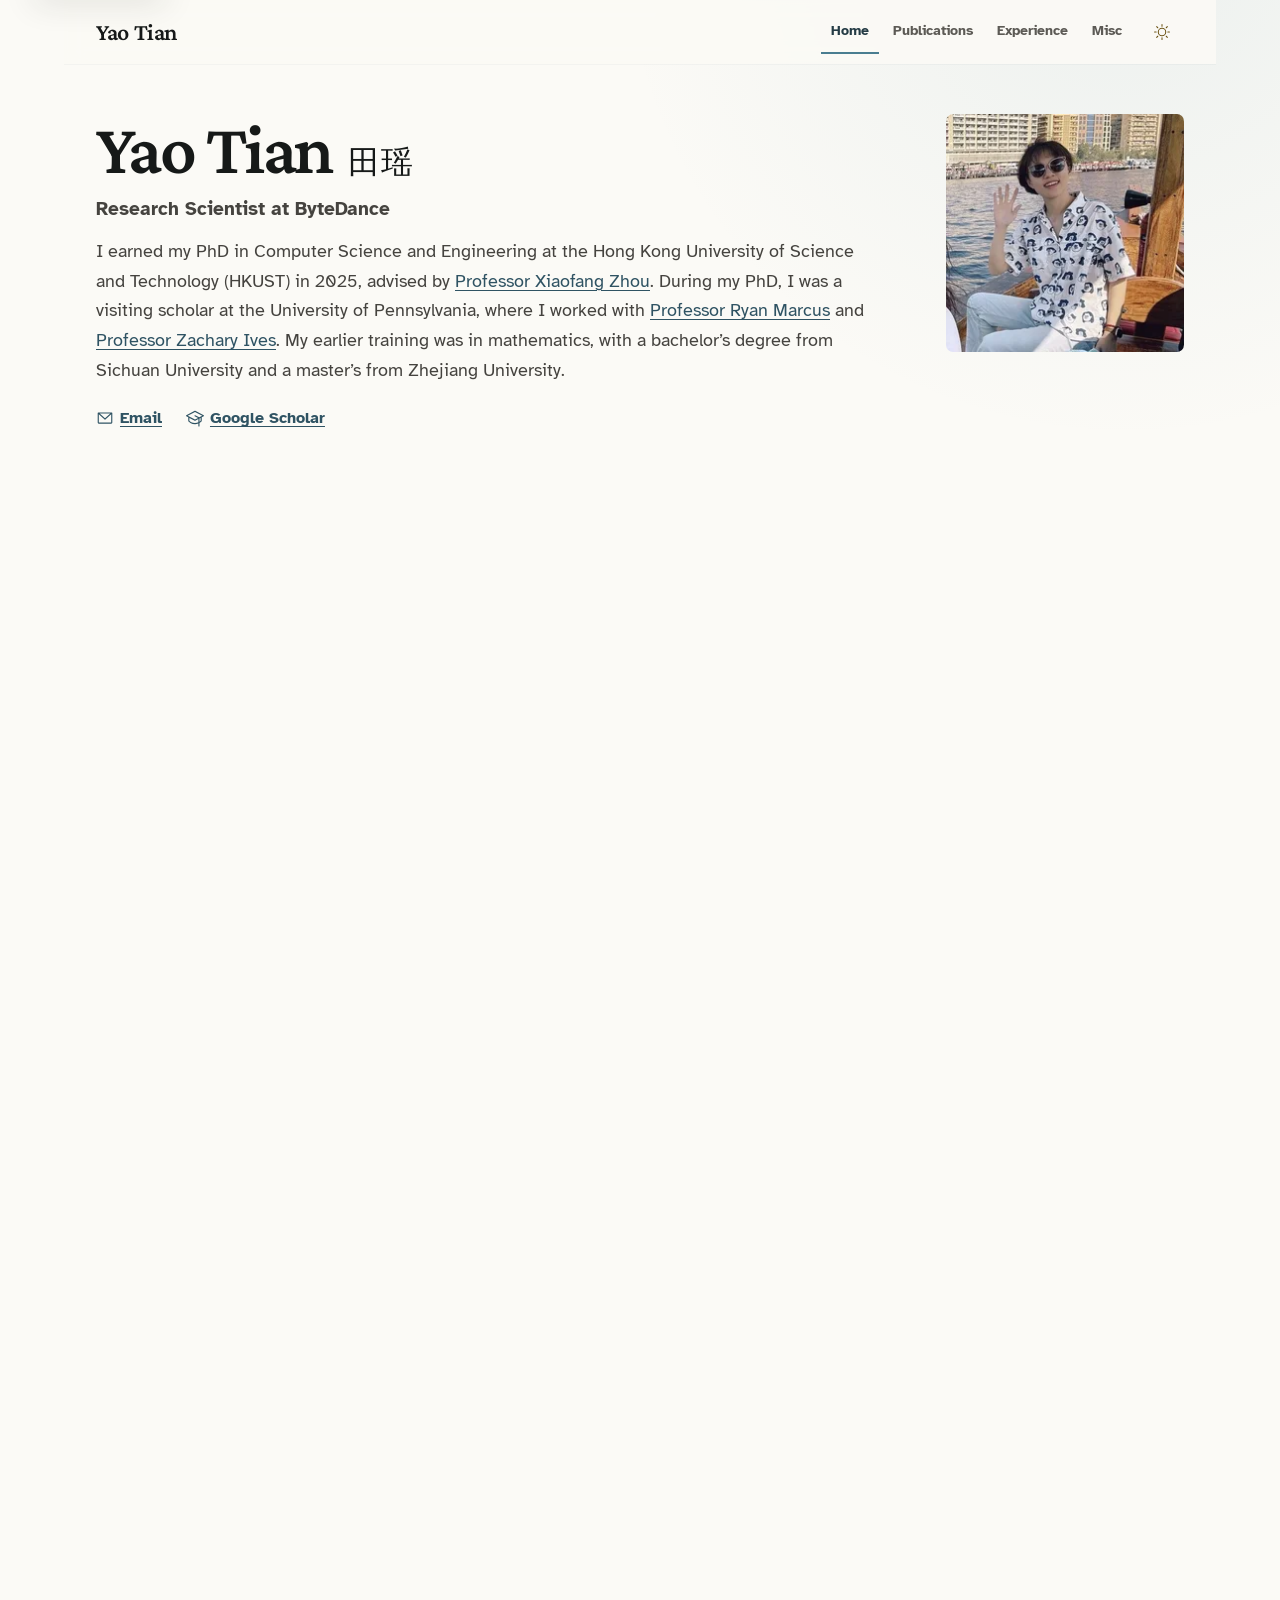
==== index.html @ 40de8fcb "Publish academic homepage preview" ====
<!DOCTYPE html><html lang="en"><head><meta charset="utf-8"><meta name="viewport" content="width=device-width, initial-scale=1, viewport-fit=cover"><meta name="generator" content="Astro v7.3.1"><link rel="sitemap" href="https://tianyaooooo.github.io/homepage-preview/sitemap-index.xml"><title>Yao Tian 田瑶</title><link rel="canonical" href="https://tianyaooooo.github.io/homepage-preview/"><meta name="description" content="Research Scientist at ByteDance"><meta name="robots" content="index, follow, max-snippet:-1, max-image-preview:large, max-video-preview:-1"><meta property="og:title" content="Yao Tian 田瑶"><meta property="og:type" content="website"><meta property="og:image" content="https://tianyaooooo.github.io/homepage-preview/_astro/yao-tian-profile.BlOzHaRx.jpg"><meta property="og:url" content="https://tianyaooooo.github.io/homepage-preview/"><meta property="og:description" content="Research Scientist at ByteDance"><meta property="og:locale" content="en_US"><meta property="og:site_name" content="Yao Tian 田瑶"><meta property="og:image:url" content="https://tianyaooooo.github.io/homepage-preview/_astro/yao-tian-profile.BlOzHaRx.jpg"><meta property="og:image:secure_url" content="https://tianyaooooo.github.io/homepage-preview/_astro/yao-tian-profile.BlOzHaRx.jpg"><meta property="og:image:width" content="512"><meta property="og:image:height" content="512"><meta property="og:image:alt" content="Yao Tian on a boat by the waterfront"><meta name="twitter:card" content="summary"><meta name="twitter:title" content="Yao Tian 田瑶"><meta name="twitter:image" content="https://tianyaooooo.github.io/homepage-preview/_astro/yao-tian-profile.BlOzHaRx.jpg"><meta name="twitter:image:alt" content="Yao Tian on a boat by the waterfront"><meta name="twitter:description" content="Research Scientist at ByteDance"><link rel="icon" type="image/svg+xml" href="favicon.svg"><meta name="author" content="Yao Tian"><script type="application/ld+json">{"@context":"https://schema.org","@graph":[{"@type":"Person","@id":"https://tianyaooooo.github.io/homepage-preview/#person","name":"Yao Tian","url":"https://tianyaooooo.github.io/homepage-preview/","image":{"@type":"ImageObject","url":"https://tianyaooooo.github.io/homepage-preview/"}},{"@type":"WebSite","@id":"https://tianyaooooo.github.io/homepage-preview/#website","url":"https://tianyaooooo.github.io/homepage-preview/","name":"Yao Tian 田瑶","description":"Yao Tian 田瑶","inLanguage":"en","author":{"@id":"https://tianyaooooo.github.io/homepage-preview/#person"}},{"@type":"ImageObject","@id":"https://tianyaooooo.github.io/homepage-preview/#primaryimage","url":"https://tianyaooooo.github.io/homepage-preview/_astro/yao-tian-profile.BlOzHaRx.jpg","width":512,"height":512},{"@type":"ProfilePage","@id":"https://tianyaooooo.github.io/homepage-preview/#webpage","url":"https://tianyaooooo.github.io/homepage-preview/","name":"Home","description":"Research Scientist at ByteDance","inLanguage":"en","isPartOf":{"@id":"https://tianyaooooo.github.io/homepage-preview/#website"},"primaryImageOfPage":{"@id":"https://tianyaooooo.github.io/homepage-preview/#primaryimage"},"author":{"@id":"https://tianyaooooo.github.io/homepage-preview/#person"},"mainEntity":{"@id":"https://tianyaooooo.github.io/homepage-preview/#person"}}]}</script><script>
      // Use standard full-page navigation across local and hosted previews.
      document.addEventListener("DOMContentLoaded", () => {
        document.dispatchEvent(new Event("astro:page-load"));
      }, { once: true });
    </script><!-- Apply the stored/system theme before the page paints. --><script>
      (() => {
        const storageKey = "site-theme";
        let storedTheme = null;

        try {
          storedTheme = localStorage.getItem(storageKey);
        } catch {
          // Storage can be unavailable in privacy-restricted contexts.
        }

        const prefersDark =
          window.matchMedia?.("(prefers-color-scheme: dark)").matches ?? false;
        const isDark =
          storedTheme === "dark" || (storedTheme !== "light" && prefersDark);

        document.documentElement.classList.toggle("dark", isDark);
        document.documentElement.dataset.theme = isDark ? "dark" : "light";

        document.addEventListener("astro:before-swap", (event) => {
          const currentTheme = document.documentElement.classList.contains("dark")
            ? "dark"
            : "light";

          event.newDocument.documentElement.classList.toggle(
            "dark",
            currentTheme === "dark",
          );
          event.newDocument.documentElement.dataset.theme = currentTheme;
        });
      })();
    </script><link rel="stylesheet" href="_astro/_astro_assets.BHsrmB4F.css"><link rel="stylesheet" href="_astro/honors.DX67BS2h.css"><link rel="stylesheet" href="_astro/index.CSALea3L.css"><link rel="stylesheet" href="_astro/Layout.BCHagDgW.css"><script type="module">"use strict";(()=>{var v={},d=new Set,c=new WeakSet,l=!0,m="hover",f=!1;function g(e){f||(f=!0,l??=e?.prefetchAll??!1,m??=e?.defaultStrategy??"hover",p(),w(),E(),y())}function p(){for(let e of["touchstart","mousedown"])document.addEventListener(e,t=>{let n=t.target.closest("a");i(n,"tap")&&s(n.href,{ignoreSlowConnection:!0})},{passive:!0})}function w(){let e;document.body.addEventListener("focusin",o=>{let r=o.target.closest("a");i(r,"hover")&&t(r.href)},{passive:!0}),document.body.addEventListener("focusout",n,{passive:!0}),u(()=>{for(let o of document.getElementsByTagName("a"))c.has(o)||i(o,"hover")&&(c.add(o),o.addEventListener("mouseenter",r=>t(r.currentTarget.href),{passive:!0}),o.addEventListener("mouseleave",n,{passive:!0}))});function t(o){e&&clearTimeout(e),e=setTimeout(()=>{s(o)},80)}function n(){e&&=(clearTimeout(e),0)}}function E(){let e;u(()=>{for(let t of document.getElementsByTagName("a"))c.has(t)||i(t,"viewport")&&(c.add(t),e??=b(),e.observe(t))})}function b(){let e=new WeakMap;return new IntersectionObserver((t,n)=>{for(let o of t){let r=o.target,a=e.get(r);o.isIntersecting?(a&&clearTimeout(a),e.set(r,setTimeout(()=>{n.unobserve(r),e.delete(r),s(r.href)},300))):a&&(clearTimeout(a),e.delete(r))}})}function y(){u(()=>{for(let e of document.getElementsByTagName("a"))i(e,"load")&&s(e.href)})}function s(e,t){e=e.replace(/#.*/,"");let n=t?.ignoreSlowConnection??!1;if(T(e,n))if(d.add(e),document.createElement("link").relList?.supports?.("prefetch")){let o=document.createElement("link");o.rel="prefetch",o.setAttribute("href",e),document.head.append(o)}else{let o=new Headers;for(let[r,a]of Object.entries(v))o.set(r,a);fetch(e,{priority:"low",headers:o}).catch(()=>{})}}function T(e,t){if(!navigator.onLine||!t&&h())return!1;try{let n=new URL(e,location.href);return location.origin===n.origin&&(location.pathname!==n.pathname||location.search!==n.search)&&!d.has(e)}catch{}return!1}function i(e,t){if(e?.tagName!=="A")return!1;let n=e.dataset.astroPrefetch;return n==="false"?!1:t==="tap"&&(n!=null||l)&&h()?!0:n==null&&l||n===""?t===m:n===t}function h(){if("connection"in navigator){let e=navigator.connection;return e.saveData||/2g/.test(e.effectiveType)}return!1}function u(e){e();let t=!1;document.addEventListener("astro:page-load",()=>{if(!t){t=!0;return}e()}),new MutationObserver(n=>{for(let o of n)for(let r of o.addedNodes)if(r instanceof Element&&(r.tagName==="A"||r.querySelector?.("a"))){e();return}}).observe(document.body,{childList:!0,subtree:!0})}g();})();
</script></head><body class="min-h-[100dvh] bg-paper-50 text-ink-900 font-sans transition-colors duration-200 dark:bg-ink-950 dark:text-paper-100"><a href="#main-content" class="fixed left-4 top-0 z-[100] inline-flex min-h-11 -translate-y-full items-center rounded-lg bg-accent-800 px-4 py-2 text-sm font-bold text-white no-underline shadow-lg transition-transform focus:translate-y-3">Skip to main content</a><div class="mx-auto flex min-h-[100dvh] max-w-6xl flex-col px-4 sm:px-6 md:px-8"><header class="site-header liquid-glass-bar sticky top-0 z-40 -mx-4 mb-5 border-b px-4 sm:-mx-6 sm:px-6 md:-mx-8 md:px-8"><div class="relative flex min-h-16 items-center justify-between gap-4 py-1.5"><a data-site-title class="group inline-flex min-h-11 min-w-0 items-center rounded-md text-ink-950 no-underline dark:text-paper-50" href="index.html"><span class="truncate font-heading text-2xl font-semibold tracking-[-0.015em]">Yao Tian</span></a><!-- Desktop navigation and actions --><div class="desktop-nav-shell hidden lg:flex"><nav aria-label="Primary navigation"><ul class="m-0 flex list-none items-center gap-1 p-0"><li><a class="desktop-nav-link inline-flex min-h-11 items-center px-2.5 text-sm font-bold no-underline transition-colors duration-150 text-accent-900 dark:text-accent-100" href="index.html" aria-current="page">Home</a></li><li><a class="desktop-nav-link inline-flex min-h-11 items-center px-2.5 text-sm font-bold no-underline transition-colors duration-150 text-ink-600 hover:text-ink-950 dark:text-paper-400 dark:hover:text-paper-100" href="publications/index.html">Publications</a></li><li><a class="desktop-nav-link inline-flex min-h-11 items-center px-2.5 text-sm font-bold no-underline transition-colors duration-150 text-ink-600 hover:text-ink-950 dark:text-paper-400 dark:hover:text-paper-100" href="cv/index.html">Experience</a></li><li><a class="desktop-nav-link inline-flex min-h-11 items-center px-2.5 text-sm font-bold no-underline transition-colors duration-150 text-ink-600 hover:text-ink-950 dark:text-paper-400 dark:hover:text-paper-100" href="misc/index.html">Misc</a></li></ul></nav><button type="button" data-theme-toggle class="glass-control theme-switch-button inline-flex shrink-0 cursor-pointer items-center justify-center text-ink-600 dark:text-paper-300" aria-label="Switch to dark mode" title="Switch to dark mode"><span class="theme-switch-visual" aria-hidden="true"><span class="theme-switch-thumb"></span><span class="theme-switch-icon theme-switch-icon-sun i-ph-sun"></span><span class="theme-switch-icon theme-switch-icon-moon i-ph-moon"></span></span></button></div><!-- Mobile menu button --><button type="button" id="mobile-menu-toggle" class="icon-button z-50 lg:hidden" aria-label="Open navigation menu" aria-controls="mobile-menu" aria-expanded="false"><span class="sr-only">Toggle menu</span><span id="icon-menu" class="i-ph-list-bold text-xl transition-transform duration-200" aria-hidden="true"></span><span id="icon-close" class="i-ph-x-bold hidden text-xl transition-transform duration-200" aria-hidden="true"></span></button><!-- Mobile dropdown menu --><div id="mobile-menu" hidden class="glass-popover invisible absolute inset-x-0 top-full z-40 mt-2 max-h-[calc(100dvh-5rem)] w-auto max-w-none origin-top scale-95 overflow-y-auto overscroll-contain rounded-xl p-2 opacity-0 transition-[opacity,transform,visibility] duration-200 sm:left-auto sm:w-64 sm:max-w-[calc(100vw-2rem)] sm:origin-top-right lg:hidden"><nav aria-label="Mobile navigation"><ul class="m-0 flex list-none flex-col gap-1 p-0"><li><a class="glass-nav-link flex min-h-11 items-center rounded-[0.625rem] border border-transparent px-3 text-sm font-bold no-underline transition-colors glass-active text-accent-900 dark:text-accent-100" href="index.html" aria-current="page">Home</a></li><li><a class="glass-nav-link flex min-h-11 items-center rounded-[0.625rem] border border-transparent px-3 text-sm font-bold no-underline transition-colors text-ink-700 hover:bg-accent-50/75 hover:text-ink-950 dark:text-paper-300 dark:hover:bg-accent-900/35 dark:hover:text-paper-50" href="publications/index.html">Publications</a></li><li><a class="glass-nav-link flex min-h-11 items-center rounded-[0.625rem] border border-transparent px-3 text-sm font-bold no-underline transition-colors text-ink-700 hover:bg-accent-50/75 hover:text-ink-950 dark:text-paper-300 dark:hover:bg-accent-900/35 dark:hover:text-paper-50" href="cv/index.html">Experience</a></li><li><a class="glass-nav-link flex min-h-11 items-center rounded-[0.625rem] border border-transparent px-3 text-sm font-bold no-underline transition-colors text-ink-700 hover:bg-accent-50/75 hover:text-ink-950 dark:text-paper-300 dark:hover:bg-accent-900/35 dark:hover:text-paper-50" href="misc/index.html">Misc</a></li></ul></nav><div class="mt-2 border-t border-paper-300 pt-2 dark:border-ink-700"><button type="button" data-theme-toggle class="glass-control theme-menu-button flex min-h-11 w-full cursor-pointer items-center gap-2 text-left text-sm font-bold text-ink-700 transition-colors dark:text-paper-300" aria-label="Switch to dark mode" title="Switch to dark mode"><span data-theme-label class="whitespace-nowrap">Dark mode</span><span class="theme-switch-visual" aria-hidden="true"><span class="theme-switch-thumb"></span><span class="theme-switch-icon theme-switch-icon-sun i-ph-sun"></span><span class="theme-switch-icon theme-switch-icon-moon i-ph-moon"></span></span></button></div></div></div></header><main id="main-content" tabindex="-1" class="flex-1 space-y-6 sm:space-y-7"><div class="home-page" data-astro-cid-lcdefpme><section class="intro" aria-labelledby="name" data-astro-cid-lcdefpme><h1 id="name" class="name font-heading font-semibold text-ink-950 dark:text-paper-50" data-astro-cid-lcdefpme>Yao Tian <span lang="zh-Hans" class="chinese-name" data-astro-cid-lcdefpme>田瑶</span></h1><p class="position font-semibold text-ink-700 dark:text-paper-200" data-astro-cid-lcdefpme>Research Scientist at ByteDance</p><img src="_astro/yao-tian-profile.BlOzHaRx_RGnts.webp" srcset="_astro/yao-tian-profile.BlOzHaRx_EJ965.webp 128w, _astro/yao-tian-profile.BlOzHaRx_1YlKBq.webp 240w, _astro/yao-tian-profile.BlOzHaRx_ZgsGpo.webp 384w, _astro/yao-tian-profile.BlOzHaRx_RGnts.webp 512w" alt="Yao Tian on a boat by the waterfront" sizes="(min-width: 760px) 238px, (min-width: 400px) 108px, 84px" loading="eager" fetchpriority="high" data-astro-cid-lcdefpme="true" decoding="async" width="512" height="512" class="portrait"><div class="introduction" data-astro-cid-lcdefpme><p class="text-ink-700 dark:text-paper-300" data-astro-cid-lcdefpme>I earned my PhD in Computer Science and Engineering at the Hong Kong University of Science and Technology (HKUST) in 2025, advised by <a href="https://sites.google.com/view/xiaofang-zhou" class="text-accent-700 dark:text-accent-300" data-astro-cid-anicp2yr>Professor Xiaofang Zhou</a>. During my PhD, I was a visiting scholar at the University of Pennsylvania, where I worked with <a href="https://rmarcus.info/blog/" class="text-accent-700 dark:text-accent-300" data-astro-cid-anicp2yr>Professor Ryan Marcus</a> and <a href="https://www.cis.upenn.edu/~zives/" class="text-accent-700 dark:text-accent-300" data-astro-cid-anicp2yr>Professor Zachary Ives</a>. My earlier training was in mathematics, with a bachelor’s degree from Sichuan University and a master’s from Zhejiang University.</p><div class="contact flex flex-wrap items-center gap-x-6" data-astro-cid-lcdefpme><a href="mailto:yao.tian@bytedance.com" class="contact-link text-accent-700 dark:text-accent-300" data-astro-cid-lcdefpme><span class="i-ph-envelope-simple" aria-hidden="true" data-astro-cid-lcdefpme></span>Email</a><a href="https://scholar.google.com/citations?user=LUUuz4sAAAAJ" class="contact-link text-accent-700 dark:text-accent-300" data-astro-cid-lcdefpme><span class="i-ph-graduation-cap" aria-hidden="true" data-astro-cid-lcdefpme></span>Google Scholar</a></div></div></section><div id="research-interests" class="mt-9 sm:mt-11" data-astro-cid-lcdefpme><div class="page-stack"><div class="space-y-12 sm:space-y-14"><!-- Profile / Academic Snapshot Section --><section id="profile" class="content-section scroll-mt-24 space-y-4"><header class="border-b border-paper-300/90 pb-3 dark:border-ink-700"><h2 id="research-areas" class="section-heading">Research Interests</h2></header><dl class="grid grid-cols-1 gap-4 sm:grid-cols-2"><div class="surface-card flex flex-col p-5 sm:p-6"><dt class="font-heading text-xl sm:text-2xl font-semibold text-ink-950 dark:text-paper-50 leading-tight">Large-Scale Vector Search</dt><dd class="mx-0 mt-2 flex flex-1 flex-col gap-3"><p class="text-base text-ink-800 dark:text-paper-200 leading-relaxed">How can we balance latency, accuracy, and memory use when searching high-dimensional embeddings at trillion scale?</p><p class="text-base text-ink-600 dark:text-paper-300 leading-snug">Vector quantization · Locality-sensitive hashing · Proximity graph · Multi-vector retrieval · Hybrid search</p><div class="selected-works mt-auto flex flex-wrap items-baseline gap-x-3 gap-y-1 text-sm leading-relaxed"><span class="text-ink-600 dark:text-paper-300">Selected work</span><ul class="m-0 flex list-none flex-wrap gap-x-2 p-0"><li class="inline-flex items-baseline gap-2"><a href="publications/index.html#tian2026ubase" title="UBASE: An AI Search Engine for Trillion-Scale Vector Data Management" class="font-medium text-accent-700 underline underline-offset-3 hover:decoration-2 dark:text-accent-300">UBASE</a></li><li class="inline-flex items-baseline gap-2"><span aria-hidden="true" class="text-ink-500 dark:text-paper-400">·</span><a href="publications/index.html#tian2022dblsh" title="DB-LSH: Locality-Sensitive Hashing with Query-based Dynamic Bucketing" class="font-medium text-accent-700 underline underline-offset-3 hover:decoration-2 dark:text-accent-300">DB-LSH</a></li><li class="inline-flex items-baseline gap-2"><span aria-hidden="true" class="text-ink-500 dark:text-paper-400">·</span><a href="publications/index.html#tian2026gem" title="GEM: A Native Graph-based Index for Multi-Vector Retrieval" class="font-medium text-accent-700 underline underline-offset-3 hover:decoration-2 dark:text-accent-300">GEM</a></li><li class="inline-flex items-baseline gap-2"><span aria-hidden="true" class="text-ink-500 dark:text-paper-400">·</span><a href="publications/index.html#zhao2023annindex" title="Towards Efficient Index Construction and Approximate Nearest Neighbor Search in High-Dimensional Spaces" class="font-medium text-accent-700 underline underline-offset-3 hover:decoration-2 dark:text-accent-300">LSH-APG</a></li></ul></div></dd></div><div class="surface-card flex flex-col p-5 sm:p-6"><dt class="font-heading text-xl sm:text-2xl font-semibold text-ink-950 dark:text-paper-50 leading-tight">Learned Query Optimization</dt><dd class="mx-0 mt-2 flex flex-1 flex-col gap-3"><p class="text-base text-ink-800 dark:text-paper-200 leading-relaxed">How can a database learn from past queries to choose better execution plans for new ones?</p><p class="text-base text-ink-600 dark:text-paper-300 leading-snug">Automatic database tuning · Learned query optimization · Adaptive query execution · Learned index</p><div class="selected-works mt-auto flex flex-wrap items-baseline gap-x-3 gap-y-1 text-sm leading-relaxed"><span class="text-ink-600 dark:text-paper-300">Selected work</span><ul class="m-0 flex list-none flex-wrap gap-x-2 p-0"><li class="inline-flex items-baseline gap-2"><a href="publications/index.html#tian2022learnedindex" title="A Learned Index for Exact Similarity Search in Metric Spaces" class="font-medium text-accent-700 underline underline-offset-3 hover:decoration-2 dark:text-accent-300">LIMS</a></li><li class="inline-flex items-baseline gap-2"><span aria-hidden="true" class="text-ink-500 dark:text-paper-400">·</span><a href="publications/index.html#tian2024learnedcuckoofilter" title="A Learned Cuckoo Filter for Approximate Membership Queries over Variable-sized Sliding Windows on Data Streams" class="font-medium text-accent-700 underline underline-offset-3 hover:decoration-2 dark:text-accent-300">LCF</a></li><li class="inline-flex items-baseline gap-2"><span aria-hidden="true" class="text-ink-500 dark:text-paper-400">·</span><a href="publications/index.html#yi2025lowrank" title="Low Rank Learning for Offline Query Optimization" class="font-medium text-accent-700 underline underline-offset-3 hover:decoration-2 dark:text-accent-300">LimeQO</a></li></ul></div></dd></div><div class="surface-card flex flex-col p-5 sm:p-6"><dt class="font-heading text-xl sm:text-2xl font-semibold text-ink-950 dark:text-paper-50 leading-tight">Retrieval-Augmented Generation</dt><dd class="mx-0 mt-2 flex flex-1 flex-col gap-3"><p class="text-base text-ink-800 dark:text-paper-200 leading-relaxed">How can agents organize past experience and retrieve the context they need for future decisions?</p><p class="text-base text-ink-600 dark:text-paper-300 leading-snug">Long-term multimodal agent memory · Group memory · Analytic memory · Agentic search</p><div class="selected-works mt-auto flex flex-wrap items-baseline gap-x-3 gap-y-1 text-sm leading-relaxed"><span class="text-ink-600 dark:text-paper-300">Selected work</span><ul class="m-0 flex list-none flex-wrap gap-x-2 p-0"><li class="inline-flex items-baseline gap-2"><a href="publications/index.html#tian2026beyondretrieval" title="Beyond Retrieval: Analytic Memory for Multimodal Agents" class="font-medium text-accent-700 underline underline-offset-3 hover:decoration-2 dark:text-accent-300">AdaMM</a></li><li class="inline-flex items-baseline gap-2"><span aria-hidden="true" class="text-ink-500 dark:text-paper-400">·</span><a href="publications/index.html#tian2026igmem" title="IGMem: Interaction-Grounded Memory for Multimodal Multi-Party Conversations" class="font-medium text-accent-700 underline underline-offset-3 hover:decoration-2 dark:text-accent-300">IGMem</a></li><li class="inline-flex items-baseline gap-2"><span aria-hidden="true" class="text-ink-500 dark:text-paper-400">·</span><a href="publications/index.html#huang2026gator" title="GATOR: Granularity-Aware Token-Optimized Routing for Efficient Multimodal Retrieval" class="font-medium text-accent-700 underline underline-offset-3 hover:decoration-2 dark:text-accent-300">GATOR</a></li><li class="inline-flex items-baseline gap-2"><span aria-hidden="true" class="text-ink-500 dark:text-paper-400">·</span><a href="publications/index.html#xie2026docnavrag" title="DocNavRAG: Document-Structured Graph RAG with Stateful Evidence Construction for Complex Document Question Answering" class="font-medium text-accent-700 underline underline-offset-3 hover:decoration-2 dark:text-accent-300">DocNavRAG</a></li></ul></div></dd></div><div class="surface-card flex flex-col p-5 sm:p-6"><dt class="font-heading text-xl sm:text-2xl font-semibold text-ink-950 dark:text-paper-50 leading-tight">LLM-Powered Data Systems</dt><dd class="mx-0 mt-2 flex flex-1 flex-col gap-3"><p class="text-base text-ink-800 dark:text-paper-200 leading-relaxed">How can AI uncover the know-how in data and use what it learns to improve itself?</p><p class="text-base text-ink-600 dark:text-paper-300 leading-snug">Data intelligence · Knowledge consolidation · Agent harnesses · Agent self-evolution · Recursive self-improvement</p><div class="selected-works mt-auto flex flex-wrap items-baseline gap-x-3 gap-y-1 text-sm leading-relaxed"><span class="text-ink-600 dark:text-paper-300">Selected work</span><ul class="m-0 flex list-none flex-wrap gap-x-2 p-0"><li class="inline-flex items-baseline gap-2"><a href="publications/index.html#yang2026rwttt" title="RW-TTT: Batched Serving for Request-Owned Test-Time Training State" class="font-medium text-accent-700 underline underline-offset-3 hover:decoration-2 dark:text-accent-300">RW-TTT</a></li><li class="inline-flex items-baseline gap-2"><span aria-hidden="true" class="text-ink-500 dark:text-paper-400">·</span><a href="publications/index.html#khan2025llmvectordata" title="LLM + Vector Data: Coupling of Large Language Models with Vector Data Management for Enhancing Data Science" class="font-medium text-accent-700 underline underline-offset-3 hover:decoration-2 dark:text-accent-300">LLM + Vector Data</a></li><li class="inline-flex items-baseline gap-2"><span aria-hidden="true" class="text-ink-500 dark:text-paper-400">·</span><span class="text-ink-700 dark:text-paper-200">AutoIA</span></li></ul></div></dd></div></dl></section><section id="news" aria-labelledby="news-heading" data-astro-cid-vm6j4uit><h2 id="news-heading" class="section-heading" data-astro-cid-vm6j4uit>News</h2><ol role="list" class="timeline" data-astro-cid-rqg5okp4><li data-astro-cid-rqg5okp4><time datetime="2026-11" class="text-ink-600 dark:text-paper-400" data-astro-cid-rqg5okp4>Nov 2026</time><p class="event text-ink-700 dark:text-paper-300" data-astro-cid-rqg5okp4>Our paper on <a href="https://doi.org/10.1145/3828523.3857093" class="text-accent-700 dark:text-accent-300" data-astro-cid-rqg5okp4>UBASE</a>, an AI search engine for trillion-scale vector data management at ByteDance, will be presented at ATC 2026.</p></li><li data-astro-cid-rqg5okp4><time datetime="2026-11" class="text-ink-600 dark:text-paper-400" data-astro-cid-rqg5okp4>Nov 2026</time><p class="event text-ink-700 dark:text-paper-300" data-astro-cid-rqg5okp4>I serve as an Industry Track Chair for <a href="https://adma2026.github.io/organisation_committee.html" class="text-accent-700 dark:text-accent-300" data-astro-cid-rqg5okp4>ADMA 2026</a> in Hong Kong.</p></li><li data-astro-cid-rqg5okp4><time datetime="2026-10" class="text-ink-600 dark:text-paper-400" data-astro-cid-rqg5okp4>Oct 2026</time><p class="event text-ink-700 dark:text-paper-300" data-astro-cid-rqg5okp4>Our paper on <a href="https://aclanthology.org/2026.emnlp-main.232/" class="text-accent-700 dark:text-accent-300" data-astro-cid-rqg5okp4>RW-TTT</a>, which batches LLM requests while keeping their test-time training updates separate, will be presented at EMNLP 2026.</p></li><li data-astro-cid-rqg5okp4><time datetime="2026-08" class="text-ink-600 dark:text-paper-400" data-astro-cid-rqg5okp4>Aug 2026</time><p class="event text-ink-700 dark:text-paper-300" data-astro-cid-rqg5okp4>Our new preprint introduces <a href="https://arxiv.org/abs/2608.01565" class="text-accent-700 dark:text-accent-300" data-astro-cid-rqg5okp4>DocNavRAG</a>, which helps agents follow a document’s structure to gather evidence for complex questions.</p></li><li data-astro-cid-rqg5okp4><time datetime="2026-07" class="text-ink-600 dark:text-paper-400" data-astro-cid-rqg5okp4>Jul 2026</time><p class="event text-ink-700 dark:text-paper-300" data-astro-cid-rqg5okp4>Our preprint on <a href="https://arxiv.org/abs/2607.29440" class="text-accent-700 dark:text-accent-300" data-astro-cid-rqg5okp4>AdaMM</a> is now on arXiv. It shows how multimodal agents can retrieve, aggregate, and compare observations across interactions.</p></li></ol><details class="older-news" data-astro-cid-vm6j4uit><summary class="text-accent-700 dark:text-accent-300" data-astro-cid-vm6j4uit><span class="show-label" data-astro-cid-vm6j4uit>Show older news</span><span class="hide-label" data-astro-cid-vm6j4uit>Hide older news</span></summary><ol role="list" class="timeline" start="6" data-astro-cid-rqg5okp4><li data-astro-cid-rqg5okp4><time datetime="2026-06" class="text-ink-600 dark:text-paper-400" data-astro-cid-rqg5okp4>Jun 2026</time><p class="event text-ink-700 dark:text-paper-300" data-astro-cid-rqg5okp4>Our paper on <a href="https://doi.org/10.1145/3802065" class="text-accent-700 dark:text-accent-300" data-astro-cid-rqg5okp4>GEM</a>, a graph index that links similar sets of vectors for multi-vector search, will be presented at SIGMOD 2026.</p></li><li data-astro-cid-rqg5okp4><time datetime="2025-09" class="text-ink-600 dark:text-paper-400" data-astro-cid-rqg5okp4>Sep 2025</time><p class="event text-ink-700 dark:text-paper-300" data-astro-cid-rqg5okp4>I joined ByteDance as a Research Scientist in Shenzhen.</p></li></ol></details></section><section id="selected-awards" aria-labelledby="awards-heading" class="scroll-mt-24 space-y-4" data-astro-cid-lcdefpme><h2 id="awards-heading" class="section-heading" data-astro-cid-lcdefpme>Selected Honors &amp; Awards</h2><ul class="list-disc space-y-2 pl-5 text-base leading-relaxed text-ink-700 marker:text-accent-600 dark:text-paper-300 dark:marker:text-accent-300 sm:text-lg" data-astro-cid-lcdefpme><li data-astro-cid-lcdefpme>ByteDance Soaring Star Talent Program<span lang="zh-Hans" data-astro-cid-lcdefpme>（筋斗云人才计划）</span></li><li data-astro-cid-lcdefpme>National Scholarship<span lang="zh-Hans" data-astro-cid-lcdefpme>（国家奖学金， Top 1%）</span></li><li data-astro-cid-lcdefpme>First Prize, Chinese Mathematics Competition<span lang="zh-Hans" data-astro-cid-lcdefpme>（全国大学生数学竞赛专业组一等奖）</span></li></ul><a class="inline-block text-sm font-medium text-accent-700 underline underline-offset-3 dark:text-accent-300" href="cv/index.html#honors-awards" data-astro-cid-lcdefpme>All honors &amp; awards <span aria-hidden="true" data-astro-cid-lcdefpme>→</span></a></section><section id="connect-internships" aria-labelledby="connect-heading" class="scroll-mt-24 space-y-4" data-astro-cid-lcdefpme><h2 id="connect-heading" class="section-heading" data-astro-cid-lcdefpme>Connect &amp; Internships</h2><div class="space-y-2 text-base leading-relaxed text-ink-700 dark:text-paper-300 sm:text-lg" data-astro-cid-lcdefpme><p data-astro-cid-lcdefpme>I’m always happy to exchange ideas, discuss research, and explore collaborations on AI and data systems. Feel free to reach out!</p><p data-astro-cid-lcdefpme>If you’re interested in a research internship at ByteDance in Shenzhen, feel free to email me.</p></div></section><!-- Dual Track 1: Appointments (Experience) & Degrees (Education) --><!-- Dual Track 2: Academic Service & Honors / First Custom Section --><!-- Remaining Custom Sections (if any) --></div></div></div></div></main><footer class="site-footer mt-8 border-t border-paper-300 pt-6 text-sm text-ink-600 dark:border-ink-700 dark:text-paper-400 sm:mt-10"><div class="flex flex-col gap-4 sm:flex-row sm:items-center sm:justify-between"><p class="m-0 ml-auto text-right">&copy; 2026 Yao Tian. All rights reserved.</p></div></footer></div><!-- Mobile floating back-to-top action --><div class="mobile-safe-action fixed z-50 md:hidden"><button type="button" id="back-to-top" tabindex="-1" class="icon-button pointer-events-none translate-y-4 opacity-0 duration-300 data-[visible=true]:pointer-events-auto data-[visible=true]:translate-y-0 data-[visible=true]:opacity-100" aria-label="Back to top" title="Back to top"><span class="i-ph-arrow-up-bold text-lg" aria-hidden="true"></span></button></div><script type="module">"use strict";(()=>{var b="site-theme",c;function v(e){return e?"auto":"smooth"}function E(e,t){e.setAttribute("data-visible",String(t)),e.tabIndex=t?0:-1}function L(){try{let e=localStorage.getItem(b);return e==="dark"||e==="light"?e:null}catch{return null}}function g(){return document.documentElement.classList.contains("dark")?"dark":"light"}function p(e,t){let n=t==="dark"?"light":"dark",i=`Switch to ${n} mode`,o=`${n==="dark"?"Dark":"Light"} mode`;e.querySelectorAll("[data-theme-toggle]").forEach(a=>{a.setAttribute("aria-label",i),a.setAttribute("title",i),a.querySelectorAll("[data-theme-label]").forEach(l=>{l.textContent=o})})}function s(e,t=document){document.documentElement.classList.toggle("dark",e==="dark"),document.documentElement.dataset.theme=e,p(t,e)}function w(e,t){s(g(),e),e.querySelectorAll("[data-theme-toggle]").forEach(n=>{n.addEventListener("click",()=>{let i=g()==="dark"?"light":"dark";s(i,e);try{localStorage.setItem(b,i)}catch{}},{signal:t})})}function k(e,t){window.matchMedia&&window.matchMedia("(prefers-color-scheme: dark)").addEventListener("change",n=>{L()||s(n.matches?"dark":"light",e)},{signal:t})}function y(e){let t=document.getElementById("mobile-menu-toggle"),n=document.getElementById("mobile-menu"),i=document.getElementById("icon-menu"),o=document.getElementById("icon-close");if(!t||!n||!i||!o)return;let a=d=>{let r=d?"Close navigation menu":"Open navigation menu";t.setAttribute("aria-label",r),t.setAttribute("title",r)},l=()=>{t.setAttribute("aria-expanded","false"),n.hidden=!0,n.classList.add("opacity-0","scale-95","invisible"),n.classList.remove("opacity-100","scale-100","visible"),i.classList.remove("hidden"),o.classList.add("hidden"),a(!1)},f=()=>{t.setAttribute("aria-expanded","true"),n.hidden=!1,n.classList.remove("opacity-0","scale-95","invisible"),n.classList.add("opacity-100","scale-100","visible"),i.classList.add("hidden"),o.classList.remove("hidden"),a(!0)},u=window.matchMedia("(min-width: 1024px)"),m=d=>{d.matches&&l()};u.addEventListener("change",m,{signal:e}),m(u),t.addEventListener("click",d=>{d.stopPropagation(),t.getAttribute("aria-expanded")==="true"?l():f()},{signal:e}),document.addEventListener("click",d=>{let r=d.target;r instanceof Node&&t.getAttribute("aria-expanded")==="true"&&!n.contains(r)&&!t.contains(r)&&l()},{signal:e}),document.addEventListener("keydown",d=>{d.key==="Escape"&&t.getAttribute("aria-expanded")==="true"&&(l(),t.focus())},{signal:e}),a(!1)}function A(e){let t=document.getElementById("back-to-top");if(!t)return;let n=0,i=null,o=()=>{n||=window.requestAnimationFrame(()=>{n=0;let a=window.scrollY>300;a!==i&&(i=a,E(t,a))})};window.addEventListener("scroll",o,{passive:!0,signal:e}),t.addEventListener("click",()=>{let a=window.matchMedia?.("(prefers-reduced-motion: reduce)").matches??!1;window.scrollTo({top:0,behavior:v(a)})},{signal:e}),e.addEventListener("abort",()=>window.cancelAnimationFrame(n),{once:!0}),o()}function h(){c?.abort(),c=new AbortController;let{signal:e}=c;y(e),w(document,e),k(document,e),A(e),document.querySelectorAll(".prose table:not([tabindex])").forEach(t=>{t.tabIndex=0})}function x(){if(document.readyState==="loading"){document.addEventListener("DOMContentLoaded",h,{once:!0});return}h()}document.addEventListener("astro:page-load",x);})();
</script></body></html>
---- _astro/_astro_assets.BHsrmB4F.css ----
@layer astro.images{:where([data-astro-image]){height:auto}:where([data-astro-image=full-width]){width:100%}:where([data-astro-image=constrained]){max-width:100%}[data-astro-image-fit=fill]{object-fit:fill}[data-astro-image-fit=contain]{object-fit:contain}[data-astro-image-fit=cover]{object-fit:cover}[data-astro-image-fit=scale-down]{object-fit:scale-down}[data-astro-image-pos=top]{object-position:top}[data-astro-image-pos=bottom]{object-position:bottom}[data-astro-image-pos=left]{object-position:left}[data-astro-image-pos=right]{object-position:right}[data-astro-image-pos=center]{object-position:center}[data-astro-image-pos=top-bottom]{object-position:top bottom}[data-astro-image-pos=top-left]{object-position:top left}[data-astro-image-pos=top-right]{object-position:top right}[data-astro-image-pos=top-center]{object-position:top center}[data-astro-image-pos=bottom-top]{object-position:bottom top}[data-astro-image-pos=bottom-left]{object-position:bottom left}[data-astro-image-pos=bottom-right]{object-position:bottom right}[data-astro-image-pos=bottom-center]{object-position:bottom center}[data-astro-image-pos=left-top]{object-position:left top}[data-astro-image-pos=left-bottom]{object-position:left bottom}[data-astro-image-pos=left-right]{object-position:left right}[data-astro-image-pos=left-center]{object-position:left center}[data-astro-image-pos=right-top]{object-position:right top}[data-astro-image-pos=right-bottom]{object-position:right bottom}[data-astro-image-pos=right-left]{object-position:right left}[data-astro-image-pos=right-center]{object-position:right center}[data-astro-image-pos=center-top]{object-position:center top}[data-astro-image-pos=center-bottom]{object-position:center bottom}[data-astro-image-pos=center-left]{object-position:center left}[data-astro-image-pos=center-right]{object-position:center right}}
---- _astro/honors.DX67BS2h.css ----
a[data-astro-cid-anicp2yr]{text-underline-offset:.19em;text-decoration:underline 1px}a[data-astro-cid-anicp2yr]:hover{text-decoration-thickness:2px}
---- _astro/index.CSALea3L.css ----
.timeline[data-astro-cid-rqg5okp4]{--rail:.3rem;--text-inset:1.55rem;margin-top:1.2rem;padding:0;list-style:none}.timeline[data-astro-cid-rqg5okp4] li[data-astro-cid-rqg5okp4]{padding-inline-start:var(--text-inset);align-items:baseline;gap:.18rem;padding-bottom:1.35rem;display:grid;position:relative}.timeline[data-astro-cid-rqg5okp4] li[data-astro-cid-rqg5okp4]:before,.timeline[data-astro-cid-rqg5okp4] li[data-astro-cid-rqg5okp4]:after{left:var(--rail);content:"";position:absolute}.timeline[data-astro-cid-rqg5okp4] li[data-astro-cid-rqg5okp4]:not(:last-child):before{background:#b1c5ca;width:1px;top:.63rem;bottom:-.63rem}html.dark .timeline[data-astro-cid-rqg5okp4] li[data-astro-cid-rqg5okp4]:before{background:#48616a}.timeline[data-astro-cid-rqg5okp4] li[data-astro-cid-rqg5okp4]:after{background:#497d90;border-radius:50%;width:.46rem;height:.46rem;top:.63rem;transform:translate(-50%,-50%)}html.dark .timeline[data-astro-cid-rqg5okp4] li[data-astro-cid-rqg5okp4]:after{background:#96bdc9}.timeline[data-astro-cid-rqg5okp4] li[data-astro-cid-rqg5okp4]:last-child{padding-bottom:0}time[data-astro-cid-rqg5okp4]{font-variant-numeric:tabular-nums;font-size:.91rem;line-height:1.45}.event[data-astro-cid-rqg5okp4]{text-wrap:pretty;margin-inline-end:clamp(.5rem,2vw,2rem);font-size:1.04rem;line-height:1.55}.event[data-astro-cid-rqg5okp4] a[data-astro-cid-rqg5okp4]{text-underline-offset:.19em;text-decoration:underline 1px}.event[data-astro-cid-rqg5okp4] a[data-astro-cid-rqg5okp4]:hover{text-decoration-thickness:2px}@media (width<=399px){.event[data-astro-cid-rqg5okp4]{text-wrap:balance}}@media (width>=640px){.timeline[data-astro-cid-rqg5okp4]{--rail:var(--news-rail)}.timeline[data-astro-cid-rqg5okp4] li[data-astro-cid-rqg5okp4]{grid-template-columns:var(--news-date-width) minmax(0, 1fr);column-gap:2rem;padding-inline-start:0}.timeline[data-astro-cid-rqg5okp4] li[data-astro-cid-rqg5okp4]:after,.timeline[data-astro-cid-rqg5okp4] li[data-astro-cid-rqg5okp4]:not(:last-child):before{top:.85rem}.timeline[data-astro-cid-rqg5okp4] li[data-astro-cid-rqg5okp4]:not(:last-child):before{bottom:-.85rem}.event[data-astro-cid-rqg5okp4]{font-size:1.085rem}}.older-news[data-astro-cid-vm6j4uit]{margin-block-start:.65rem}summary[data-astro-cid-vm6j4uit]{cursor:pointer;align-items:center;gap:.65rem;width:fit-content;min-height:2.75rem;padding-inline:.2rem;font-weight:600;list-style:none;display:flex}summary[data-astro-cid-vm6j4uit]::-webkit-details-marker{display:none}summary[data-astro-cid-vm6j4uit]:before{content:"";border-bottom:2px solid;border-right:2px solid;width:.5rem;height:.5rem;transform:rotate(-45deg)}details[data-astro-cid-vm6j4uit][open]>summary[data-astro-cid-vm6j4uit]:before{transform:rotate(45deg)}summary[data-astro-cid-vm6j4uit]:hover span[data-astro-cid-vm6j4uit]{text-underline-offset:.18em;text-decoration:underline}.hide-label[data-astro-cid-vm6j4uit],details[data-astro-cid-vm6j4uit][open] .show-label[data-astro-cid-vm6j4uit]{display:none}details[data-astro-cid-vm6j4uit][open] .hide-label[data-astro-cid-vm6j4uit]{display:inline}@media (width>=640px){#news[data-astro-cid-vm6j4uit]{--news-date-width:4.75rem;--news-rail:calc(var(--news-date-width) + .85rem)}summary[data-astro-cid-vm6j4uit]{margin-inline-start:calc(var(--news-rail) - .35rem)}}.home-page[data-astro-cid-lcdefpme]{padding-block:clamp(.6rem,2.4vw,1.85rem) .75rem}.intro[data-astro-cid-lcdefpme]{grid-template-columns:minmax(0,1fr) auto;grid-template-areas:"name portrait""position position""bio bio";align-items:center;column-gap:1rem;display:grid}.name[data-astro-cid-lcdefpme]{letter-spacing:-.035em;grid-area:name;font-size:clamp(3rem,6.1vw,4.5rem);line-height:.96}.chinese-name[data-astro-cid-lcdefpme]{letter-spacing:.035em;white-space:nowrap;margin-inline-start:.14em;font-size:.44em;font-weight:500;display:inline-block}.position[data-astro-cid-lcdefpme]{grid-area:position;margin-top:.8rem;font-size:1.08rem;line-height:1.4}.portrait[data-astro-cid-lcdefpme]{border-radius:.45rem;grid-area:portrait;justify-self:end;width:clamp(5.25rem,24vw,6.75rem);height:auto;display:block}.introduction[data-astro-cid-lcdefpme]{grid-area:bio;margin-top:.9rem}.introduction[data-astro-cid-lcdefpme]>p[data-astro-cid-lcdefpme]{max-width:75ch;font-size:1.065rem;line-height:1.65}.contact[data-astro-cid-lcdefpme]{margin-top:.45rem}.contact-link[data-astro-cid-lcdefpme]{text-underline-offset:.19em;align-items:center;gap:.4rem;min-height:2.75rem;font-weight:700;text-decoration:underline 1px;display:inline-flex}.contact-link[data-astro-cid-lcdefpme]:hover{text-decoration-thickness:2px}.contact-link[data-astro-cid-lcdefpme] span[data-astro-cid-lcdefpme]{width:1.1em;height:1.1em}@media (width<=430px){.chinese-name[data-astro-cid-lcdefpme]{margin:.35em 0 0 .12em;display:block}}@media (width>=760px){.intro[data-astro-cid-lcdefpme]{grid-template-columns:minmax(0,1fr) minmax(10rem,14.875rem);grid-template-areas:"name portrait""position portrait""bio portrait";align-content:start;align-items:start;column-gap:clamp(2.25rem,5.5vw,5rem)}.portrait[data-astro-cid-lcdefpme]{width:100%}.position[data-astro-cid-lcdefpme]{margin-top:.85rem;font-size:1.18rem}.contact[data-astro-cid-lcdefpme]{margin-top:.65rem}.introduction[data-astro-cid-lcdefpme]>p[data-astro-cid-lcdefpme]{font-size:1.125rem}}
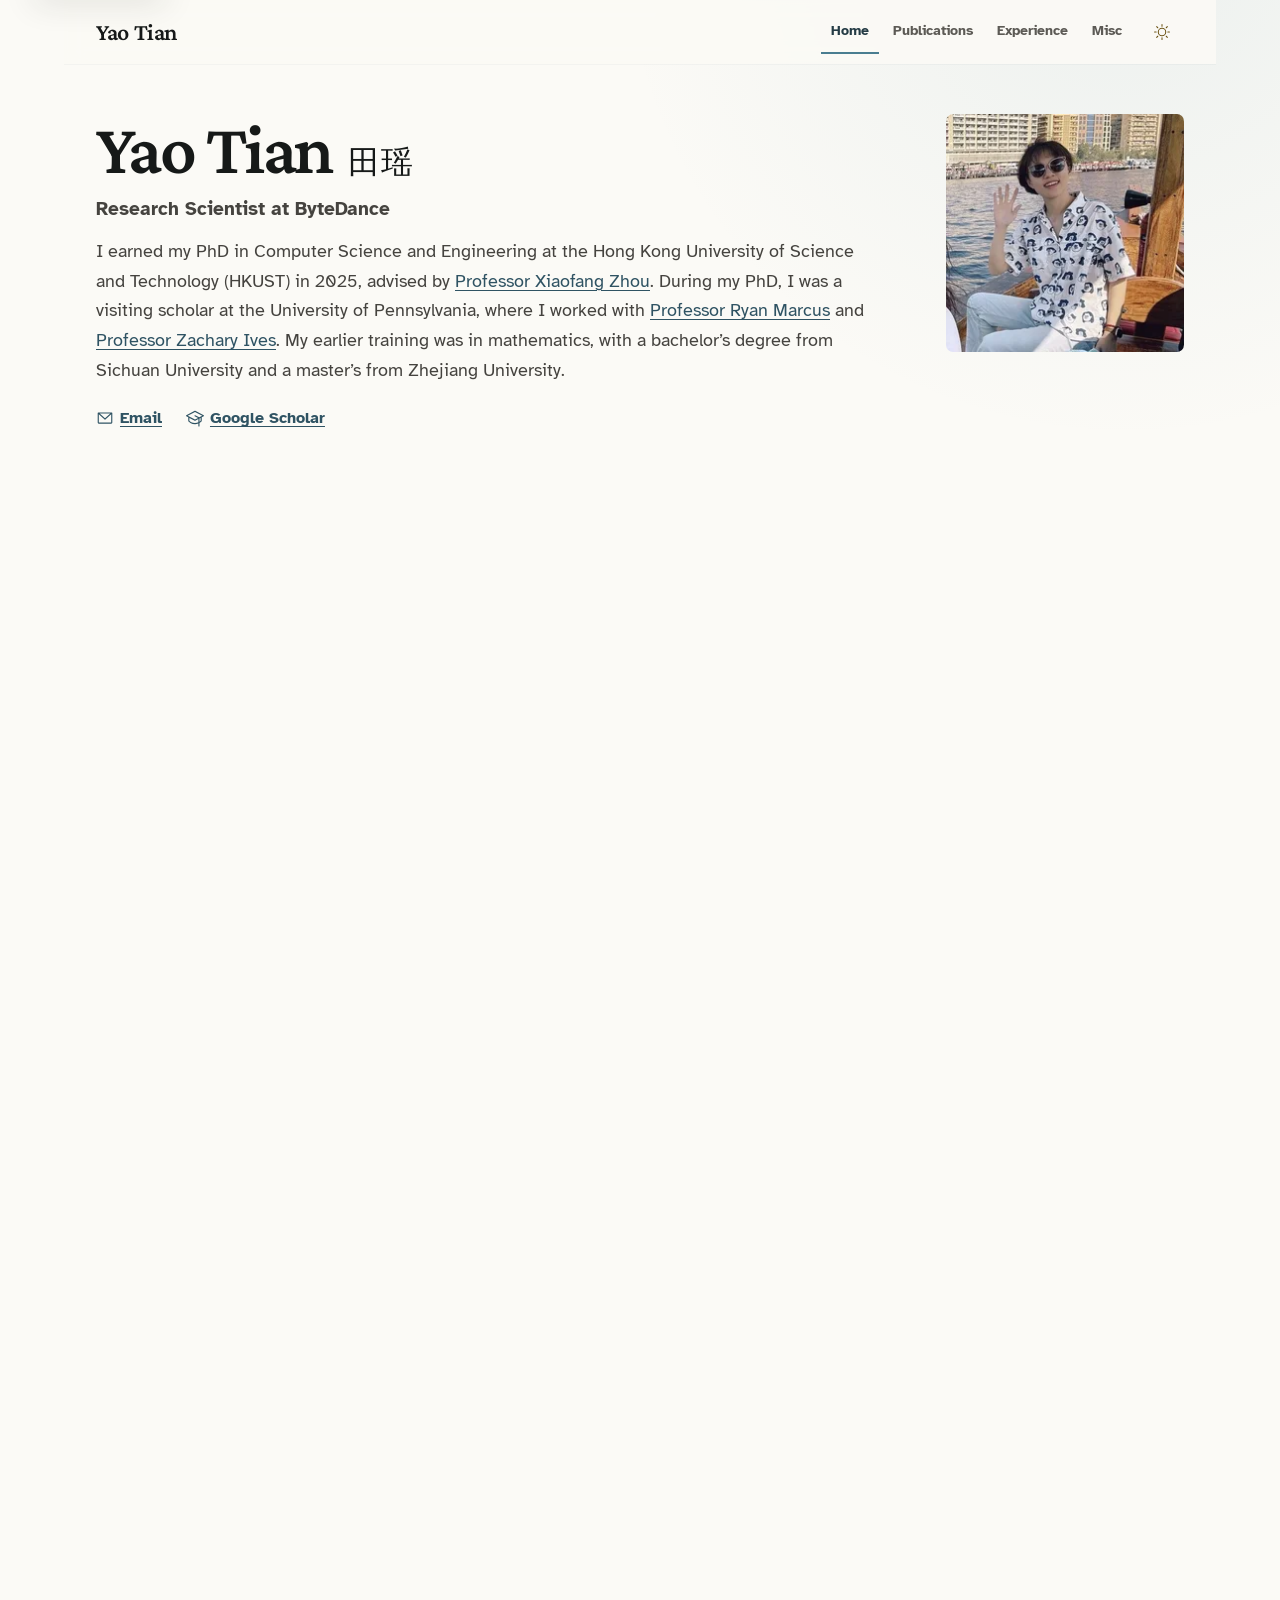
==== commit b99948be: "Feature UBASE and DB-LSH on the homepage" ====
--- a/index.html
+++ b/index.html
@@ -34,6 +34,6 @@
           event.newDocument.documentElement.dataset.theme = currentTheme;
         });
       })();
-    </script><link rel="stylesheet" href="_astro/_astro_assets.BHsrmB4F.css"><link rel="stylesheet" href="_astro/honors.DX67BS2h.css"><link rel="stylesheet" href="_astro/index.CSALea3L.css"><link rel="stylesheet" href="_astro/Layout.BCHagDgW.css"><script type="module">"use strict";(()=>{var v={},d=new Set,c=new WeakSet,l=!0,m="hover",f=!1;function g(e){f||(f=!0,l??=e?.prefetchAll??!1,m??=e?.defaultStrategy??"hover",p(),w(),E(),y())}function p(){for(let e of["touchstart","mousedown"])document.addEventListener(e,t=>{let n=t.target.closest("a");i(n,"tap")&&s(n.href,{ignoreSlowConnection:!0})},{passive:!0})}function w(){let e;document.body.addEventListener("focusin",o=>{let r=o.target.closest("a");i(r,"hover")&&t(r.href)},{passive:!0}),document.body.addEventListener("focusout",n,{passive:!0}),u(()=>{for(let o of document.getElementsByTagName("a"))c.has(o)||i(o,"hover")&&(c.add(o),o.addEventListener("mouseenter",r=>t(r.currentTarget.href),{passive:!0}),o.addEventListener("mouseleave",n,{passive:!0}))});function t(o){e&&clearTimeout(e),e=setTimeout(()=>{s(o)},80)}function n(){e&&=(clearTimeout(e),0)}}function E(){let e;u(()=>{for(let t of document.getElementsByTagName("a"))c.has(t)||i(t,"viewport")&&(c.add(t),e??=b(),e.observe(t))})}function b(){let e=new WeakMap;return new IntersectionObserver((t,n)=>{for(let o of t){let r=o.target,a=e.get(r);o.isIntersecting?(a&&clearTimeout(a),e.set(r,setTimeout(()=>{n.unobserve(r),e.delete(r),s(r.href)},300))):a&&(clearTimeout(a),e.delete(r))}})}function y(){u(()=>{for(let e of document.getElementsByTagName("a"))i(e,"load")&&s(e.href)})}function s(e,t){e=e.replace(/#.*/,"");let n=t?.ignoreSlowConnection??!1;if(T(e,n))if(d.add(e),document.createElement("link").relList?.supports?.("prefetch")){let o=document.createElement("link");o.rel="prefetch",o.setAttribute("href",e),document.head.append(o)}else{let o=new Headers;for(let[r,a]of Object.entries(v))o.set(r,a);fetch(e,{priority:"low",headers:o}).catch(()=>{})}}function T(e,t){if(!navigator.onLine||!t&&h())return!1;try{let n=new URL(e,location.href);return location.origin===n.origin&&(location.pathname!==n.pathname||location.search!==n.search)&&!d.has(e)}catch{}return!1}function i(e,t){if(e?.tagName!=="A")return!1;let n=e.dataset.astroPrefetch;return n==="false"?!1:t==="tap"&&(n!=null||l)&&h()?!0:n==null&&l||n===""?t===m:n===t}function h(){if("connection"in navigator){let e=navigator.connection;return e.saveData||/2g/.test(e.effectiveType)}return!1}function u(e){e();let t=!1;document.addEventListener("astro:page-load",()=>{if(!t){t=!0;return}e()}),new MutationObserver(n=>{for(let o of n)for(let r of o.addedNodes)if(r instanceof Element&&(r.tagName==="A"||r.querySelector?.("a"))){e();return}}).observe(document.body,{childList:!0,subtree:!0})}g();})();
-</script></head><body class="min-h-[100dvh] bg-paper-50 text-ink-900 font-sans transition-colors duration-200 dark:bg-ink-950 dark:text-paper-100"><a href="#main-content" class="fixed left-4 top-0 z-[100] inline-flex min-h-11 -translate-y-full items-center rounded-lg bg-accent-800 px-4 py-2 text-sm font-bold text-white no-underline shadow-lg transition-transform focus:translate-y-3">Skip to main content</a><div class="mx-auto flex min-h-[100dvh] max-w-6xl flex-col px-4 sm:px-6 md:px-8"><header class="site-header liquid-glass-bar sticky top-0 z-40 -mx-4 mb-5 border-b px-4 sm:-mx-6 sm:px-6 md:-mx-8 md:px-8"><div class="relative flex min-h-16 items-center justify-between gap-4 py-1.5"><a data-site-title class="group inline-flex min-h-11 min-w-0 items-center rounded-md text-ink-950 no-underline dark:text-paper-50" href="index.html"><span class="truncate font-heading text-2xl font-semibold tracking-[-0.015em]">Yao Tian</span></a><!-- Desktop navigation and actions --><div class="desktop-nav-shell hidden lg:flex"><nav aria-label="Primary navigation"><ul class="m-0 flex list-none items-center gap-1 p-0"><li><a class="desktop-nav-link inline-flex min-h-11 items-center px-2.5 text-sm font-bold no-underline transition-colors duration-150 text-accent-900 dark:text-accent-100" href="index.html" aria-current="page">Home</a></li><li><a class="desktop-nav-link inline-flex min-h-11 items-center px-2.5 text-sm font-bold no-underline transition-colors duration-150 text-ink-600 hover:text-ink-950 dark:text-paper-400 dark:hover:text-paper-100" href="publications/index.html">Publications</a></li><li><a class="desktop-nav-link inline-flex min-h-11 items-center px-2.5 text-sm font-bold no-underline transition-colors duration-150 text-ink-600 hover:text-ink-950 dark:text-paper-400 dark:hover:text-paper-100" href="cv/index.html">Experience</a></li><li><a class="desktop-nav-link inline-flex min-h-11 items-center px-2.5 text-sm font-bold no-underline transition-colors duration-150 text-ink-600 hover:text-ink-950 dark:text-paper-400 dark:hover:text-paper-100" href="misc/index.html">Misc</a></li></ul></nav><button type="button" data-theme-toggle class="glass-control theme-switch-button inline-flex shrink-0 cursor-pointer items-center justify-center text-ink-600 dark:text-paper-300" aria-label="Switch to dark mode" title="Switch to dark mode"><span class="theme-switch-visual" aria-hidden="true"><span class="theme-switch-thumb"></span><span class="theme-switch-icon theme-switch-icon-sun i-ph-sun"></span><span class="theme-switch-icon theme-switch-icon-moon i-ph-moon"></span></span></button></div><!-- Mobile menu button --><button type="button" id="mobile-menu-toggle" class="icon-button z-50 lg:hidden" aria-label="Open navigation menu" aria-controls="mobile-menu" aria-expanded="false"><span class="sr-only">Toggle menu</span><span id="icon-menu" class="i-ph-list-bold text-xl transition-transform duration-200" aria-hidden="true"></span><span id="icon-close" class="i-ph-x-bold hidden text-xl transition-transform duration-200" aria-hidden="true"></span></button><!-- Mobile dropdown menu --><div id="mobile-menu" hidden class="glass-popover invisible absolute inset-x-0 top-full z-40 mt-2 max-h-[calc(100dvh-5rem)] w-auto max-w-none origin-top scale-95 overflow-y-auto overscroll-contain rounded-xl p-2 opacity-0 transition-[opacity,transform,visibility] duration-200 sm:left-auto sm:w-64 sm:max-w-[calc(100vw-2rem)] sm:origin-top-right lg:hidden"><nav aria-label="Mobile navigation"><ul class="m-0 flex list-none flex-col gap-1 p-0"><li><a class="glass-nav-link flex min-h-11 items-center rounded-[0.625rem] border border-transparent px-3 text-sm font-bold no-underline transition-colors glass-active text-accent-900 dark:text-accent-100" href="index.html" aria-current="page">Home</a></li><li><a class="glass-nav-link flex min-h-11 items-center rounded-[0.625rem] border border-transparent px-3 text-sm font-bold no-underline transition-colors text-ink-700 hover:bg-accent-50/75 hover:text-ink-950 dark:text-paper-300 dark:hover:bg-accent-900/35 dark:hover:text-paper-50" href="publications/index.html">Publications</a></li><li><a class="glass-nav-link flex min-h-11 items-center rounded-[0.625rem] border border-transparent px-3 text-sm font-bold no-underline transition-colors text-ink-700 hover:bg-accent-50/75 hover:text-ink-950 dark:text-paper-300 dark:hover:bg-accent-900/35 dark:hover:text-paper-50" href="cv/index.html">Experience</a></li><li><a class="glass-nav-link flex min-h-11 items-center rounded-[0.625rem] border border-transparent px-3 text-sm font-bold no-underline transition-colors text-ink-700 hover:bg-accent-50/75 hover:text-ink-950 dark:text-paper-300 dark:hover:bg-accent-900/35 dark:hover:text-paper-50" href="misc/index.html">Misc</a></li></ul></nav><div class="mt-2 border-t border-paper-300 pt-2 dark:border-ink-700"><button type="button" data-theme-toggle class="glass-control theme-menu-button flex min-h-11 w-full cursor-pointer items-center gap-2 text-left text-sm font-bold text-ink-700 transition-colors dark:text-paper-300" aria-label="Switch to dark mode" title="Switch to dark mode"><span data-theme-label class="whitespace-nowrap">Dark mode</span><span class="theme-switch-visual" aria-hidden="true"><span class="theme-switch-thumb"></span><span class="theme-switch-icon theme-switch-icon-sun i-ph-sun"></span><span class="theme-switch-icon theme-switch-icon-moon i-ph-moon"></span></span></button></div></div></div></header><main id="main-content" tabindex="-1" class="flex-1 space-y-6 sm:space-y-7"><div class="home-page" data-astro-cid-lcdefpme><section class="intro" aria-labelledby="name" data-astro-cid-lcdefpme><h1 id="name" class="name font-heading font-semibold text-ink-950 dark:text-paper-50" data-astro-cid-lcdefpme>Yao Tian <span lang="zh-Hans" class="chinese-name" data-astro-cid-lcdefpme>田瑶</span></h1><p class="position font-semibold text-ink-700 dark:text-paper-200" data-astro-cid-lcdefpme>Research Scientist at ByteDance</p><img src="_astro/yao-tian-profile.BlOzHaRx_RGnts.webp" srcset="_astro/yao-tian-profile.BlOzHaRx_EJ965.webp 128w, _astro/yao-tian-profile.BlOzHaRx_1YlKBq.webp 240w, _astro/yao-tian-profile.BlOzHaRx_ZgsGpo.webp 384w, _astro/yao-tian-profile.BlOzHaRx_RGnts.webp 512w" alt="Yao Tian on a boat by the waterfront" sizes="(min-width: 760px) 238px, (min-width: 400px) 108px, 84px" loading="eager" fetchpriority="high" data-astro-cid-lcdefpme="true" decoding="async" width="512" height="512" class="portrait"><div class="introduction" data-astro-cid-lcdefpme><p class="text-ink-700 dark:text-paper-300" data-astro-cid-lcdefpme>I earned my PhD in Computer Science and Engineering at the Hong Kong University of Science and Technology (HKUST) in 2025, advised by <a href="https://sites.google.com/view/xiaofang-zhou" class="text-accent-700 dark:text-accent-300" data-astro-cid-anicp2yr>Professor Xiaofang Zhou</a>. During my PhD, I was a visiting scholar at the University of Pennsylvania, where I worked with <a href="https://rmarcus.info/blog/" class="text-accent-700 dark:text-accent-300" data-astro-cid-anicp2yr>Professor Ryan Marcus</a> and <a href="https://www.cis.upenn.edu/~zives/" class="text-accent-700 dark:text-accent-300" data-astro-cid-anicp2yr>Professor Zachary Ives</a>. My earlier training was in mathematics, with a bachelor’s degree from Sichuan University and a master’s from Zhejiang University.</p><div class="contact flex flex-wrap items-center gap-x-6" data-astro-cid-lcdefpme><a href="mailto:yao.tian@bytedance.com" class="contact-link text-accent-700 dark:text-accent-300" data-astro-cid-lcdefpme><span class="i-ph-envelope-simple" aria-hidden="true" data-astro-cid-lcdefpme></span>Email</a><a href="https://scholar.google.com/citations?user=LUUuz4sAAAAJ" class="contact-link text-accent-700 dark:text-accent-300" data-astro-cid-lcdefpme><span class="i-ph-graduation-cap" aria-hidden="true" data-astro-cid-lcdefpme></span>Google Scholar</a></div></div></section><div id="research-interests" class="mt-9 sm:mt-11" data-astro-cid-lcdefpme><div class="page-stack"><div class="space-y-12 sm:space-y-14"><!-- Profile / Academic Snapshot Section --><section id="profile" class="content-section scroll-mt-24 space-y-4"><header class="border-b border-paper-300/90 pb-3 dark:border-ink-700"><h2 id="research-areas" class="section-heading">Research Interests</h2></header><dl class="grid grid-cols-1 gap-4 sm:grid-cols-2"><div class="surface-card flex flex-col p-5 sm:p-6"><dt class="font-heading text-xl sm:text-2xl font-semibold text-ink-950 dark:text-paper-50 leading-tight">Large-Scale Vector Search</dt><dd class="mx-0 mt-2 flex flex-1 flex-col gap-3"><p class="text-base text-ink-800 dark:text-paper-200 leading-relaxed">How can we balance latency, accuracy, and memory use when searching high-dimensional embeddings at trillion scale?</p><p class="text-base text-ink-600 dark:text-paper-300 leading-snug">Vector quantization · Locality-sensitive hashing · Proximity graph · Multi-vector retrieval · Hybrid search</p><div class="selected-works mt-auto flex flex-wrap items-baseline gap-x-3 gap-y-1 text-sm leading-relaxed"><span class="text-ink-600 dark:text-paper-300">Selected work</span><ul class="m-0 flex list-none flex-wrap gap-x-2 p-0"><li class="inline-flex items-baseline gap-2"><a href="publications/index.html#tian2026ubase" title="UBASE: An AI Search Engine for Trillion-Scale Vector Data Management" class="font-medium text-accent-700 underline underline-offset-3 hover:decoration-2 dark:text-accent-300">UBASE</a></li><li class="inline-flex items-baseline gap-2"><span aria-hidden="true" class="text-ink-500 dark:text-paper-400">·</span><a href="publications/index.html#tian2022dblsh" title="DB-LSH: Locality-Sensitive Hashing with Query-based Dynamic Bucketing" class="font-medium text-accent-700 underline underline-offset-3 hover:decoration-2 dark:text-accent-300">DB-LSH</a></li><li class="inline-flex items-baseline gap-2"><span aria-hidden="true" class="text-ink-500 dark:text-paper-400">·</span><a href="publications/index.html#tian2026gem" title="GEM: A Native Graph-based Index for Multi-Vector Retrieval" class="font-medium text-accent-700 underline underline-offset-3 hover:decoration-2 dark:text-accent-300">GEM</a></li><li class="inline-flex items-baseline gap-2"><span aria-hidden="true" class="text-ink-500 dark:text-paper-400">·</span><a href="publications/index.html#zhao2023annindex" title="Towards Efficient Index Construction and Approximate Nearest Neighbor Search in High-Dimensional Spaces" class="font-medium text-accent-700 underline underline-offset-3 hover:decoration-2 dark:text-accent-300">LSH-APG</a></li></ul></div></dd></div><div class="surface-card flex flex-col p-5 sm:p-6"><dt class="font-heading text-xl sm:text-2xl font-semibold text-ink-950 dark:text-paper-50 leading-tight">Learned Query Optimization</dt><dd class="mx-0 mt-2 flex flex-1 flex-col gap-3"><p class="text-base text-ink-800 dark:text-paper-200 leading-relaxed">How can a database learn from past queries to choose better execution plans for new ones?</p><p class="text-base text-ink-600 dark:text-paper-300 leading-snug">Automatic database tuning · Learned query optimization · Adaptive query execution · Learned index</p><div class="selected-works mt-auto flex flex-wrap items-baseline gap-x-3 gap-y-1 text-sm leading-relaxed"><span class="text-ink-600 dark:text-paper-300">Selected work</span><ul class="m-0 flex list-none flex-wrap gap-x-2 p-0"><li class="inline-flex items-baseline gap-2"><a href="publications/index.html#tian2022learnedindex" title="A Learned Index for Exact Similarity Search in Metric Spaces" class="font-medium text-accent-700 underline underline-offset-3 hover:decoration-2 dark:text-accent-300">LIMS</a></li><li class="inline-flex items-baseline gap-2"><span aria-hidden="true" class="text-ink-500 dark:text-paper-400">·</span><a href="publications/index.html#tian2024learnedcuckoofilter" title="A Learned Cuckoo Filter for Approximate Membership Queries over Variable-sized Sliding Windows on Data Streams" class="font-medium text-accent-700 underline underline-offset-3 hover:decoration-2 dark:text-accent-300">LCF</a></li><li class="inline-flex items-baseline gap-2"><span aria-hidden="true" class="text-ink-500 dark:text-paper-400">·</span><a href="publications/index.html#yi2025lowrank" title="Low Rank Learning for Offline Query Optimization" class="font-medium text-accent-700 underline underline-offset-3 hover:decoration-2 dark:text-accent-300">LimeQO</a></li></ul></div></dd></div><div class="surface-card flex flex-col p-5 sm:p-6"><dt class="font-heading text-xl sm:text-2xl font-semibold text-ink-950 dark:text-paper-50 leading-tight">Retrieval-Augmented Generation</dt><dd class="mx-0 mt-2 flex flex-1 flex-col gap-3"><p class="text-base text-ink-800 dark:text-paper-200 leading-relaxed">How can agents organize past experience and retrieve the context they need for future decisions?</p><p class="text-base text-ink-600 dark:text-paper-300 leading-snug">Long-term multimodal agent memory · Group memory · Analytic memory · Agentic search</p><div class="selected-works mt-auto flex flex-wrap items-baseline gap-x-3 gap-y-1 text-sm leading-relaxed"><span class="text-ink-600 dark:text-paper-300">Selected work</span><ul class="m-0 flex list-none flex-wrap gap-x-2 p-0"><li class="inline-flex items-baseline gap-2"><a href="publications/index.html#tian2026beyondretrieval" title="Beyond Retrieval: Analytic Memory for Multimodal Agents" class="font-medium text-accent-700 underline underline-offset-3 hover:decoration-2 dark:text-accent-300">AdaMM</a></li><li class="inline-flex items-baseline gap-2"><span aria-hidden="true" class="text-ink-500 dark:text-paper-400">·</span><a href="publications/index.html#tian2026igmem" title="IGMem: Interaction-Grounded Memory for Multimodal Multi-Party Conversations" class="font-medium text-accent-700 underline underline-offset-3 hover:decoration-2 dark:text-accent-300">IGMem</a></li><li class="inline-flex items-baseline gap-2"><span aria-hidden="true" class="text-ink-500 dark:text-paper-400">·</span><a href="publications/index.html#huang2026gator" title="GATOR: Granularity-Aware Token-Optimized Routing for Efficient Multimodal Retrieval" class="font-medium text-accent-700 underline underline-offset-3 hover:decoration-2 dark:text-accent-300">GATOR</a></li><li class="inline-flex items-baseline gap-2"><span aria-hidden="true" class="text-ink-500 dark:text-paper-400">·</span><a href="publications/index.html#xie2026docnavrag" title="DocNavRAG: Document-Structured Graph RAG with Stateful Evidence Construction for Complex Document Question Answering" class="font-medium text-accent-700 underline underline-offset-3 hover:decoration-2 dark:text-accent-300">DocNavRAG</a></li></ul></div></dd></div><div class="surface-card flex flex-col p-5 sm:p-6"><dt class="font-heading text-xl sm:text-2xl font-semibold text-ink-950 dark:text-paper-50 leading-tight">LLM-Powered Data Systems</dt><dd class="mx-0 mt-2 flex flex-1 flex-col gap-3"><p class="text-base text-ink-800 dark:text-paper-200 leading-relaxed">How can AI uncover the know-how in data and use what it learns to improve itself?</p><p class="text-base text-ink-600 dark:text-paper-300 leading-snug">Data intelligence · Knowledge consolidation · Agent harnesses · Agent self-evolution · Recursive self-improvement</p><div class="selected-works mt-auto flex flex-wrap items-baseline gap-x-3 gap-y-1 text-sm leading-relaxed"><span class="text-ink-600 dark:text-paper-300">Selected work</span><ul class="m-0 flex list-none flex-wrap gap-x-2 p-0"><li class="inline-flex items-baseline gap-2"><a href="publications/index.html#yang2026rwttt" title="RW-TTT: Batched Serving for Request-Owned Test-Time Training State" class="font-medium text-accent-700 underline underline-offset-3 hover:decoration-2 dark:text-accent-300">RW-TTT</a></li><li class="inline-flex items-baseline gap-2"><span aria-hidden="true" class="text-ink-500 dark:text-paper-400">·</span><a href="publications/index.html#khan2025llmvectordata" title="LLM + Vector Data: Coupling of Large Language Models with Vector Data Management for Enhancing Data Science" class="font-medium text-accent-700 underline underline-offset-3 hover:decoration-2 dark:text-accent-300">LLM + Vector Data</a></li><li class="inline-flex items-baseline gap-2"><span aria-hidden="true" class="text-ink-500 dark:text-paper-400">·</span><span class="text-ink-700 dark:text-paper-200">AutoIA</span></li></ul></div></dd></div></dl></section><section id="news" aria-labelledby="news-heading" data-astro-cid-vm6j4uit><h2 id="news-heading" class="section-heading" data-astro-cid-vm6j4uit>News</h2><ol role="list" class="timeline" data-astro-cid-rqg5okp4><li data-astro-cid-rqg5okp4><time datetime="2026-11" class="text-ink-600 dark:text-paper-400" data-astro-cid-rqg5okp4>Nov 2026</time><p class="event text-ink-700 dark:text-paper-300" data-astro-cid-rqg5okp4>Our paper on <a href="https://doi.org/10.1145/3828523.3857093" class="text-accent-700 dark:text-accent-300" data-astro-cid-rqg5okp4>UBASE</a>, an AI search engine for trillion-scale vector data management at ByteDance, will be presented at ATC 2026.</p></li><li data-astro-cid-rqg5okp4><time datetime="2026-11" class="text-ink-600 dark:text-paper-400" data-astro-cid-rqg5okp4>Nov 2026</time><p class="event text-ink-700 dark:text-paper-300" data-astro-cid-rqg5okp4>I serve as an Industry Track Chair for <a href="https://adma2026.github.io/organisation_committee.html" class="text-accent-700 dark:text-accent-300" data-astro-cid-rqg5okp4>ADMA 2026</a> in Hong Kong.</p></li><li data-astro-cid-rqg5okp4><time datetime="2026-10" class="text-ink-600 dark:text-paper-400" data-astro-cid-rqg5okp4>Oct 2026</time><p class="event text-ink-700 dark:text-paper-300" data-astro-cid-rqg5okp4>Our paper on <a href="https://aclanthology.org/2026.emnlp-main.232/" class="text-accent-700 dark:text-accent-300" data-astro-cid-rqg5okp4>RW-TTT</a>, which batches LLM requests while keeping their test-time training updates separate, will be presented at EMNLP 2026.</p></li><li data-astro-cid-rqg5okp4><time datetime="2026-08" class="text-ink-600 dark:text-paper-400" data-astro-cid-rqg5okp4>Aug 2026</time><p class="event text-ink-700 dark:text-paper-300" data-astro-cid-rqg5okp4>Our new preprint introduces <a href="https://arxiv.org/abs/2608.01565" class="text-accent-700 dark:text-accent-300" data-astro-cid-rqg5okp4>DocNavRAG</a>, which helps agents follow a document’s structure to gather evidence for complex questions.</p></li><li data-astro-cid-rqg5okp4><time datetime="2026-07" class="text-ink-600 dark:text-paper-400" data-astro-cid-rqg5okp4>Jul 2026</time><p class="event text-ink-700 dark:text-paper-300" data-astro-cid-rqg5okp4>Our preprint on <a href="https://arxiv.org/abs/2607.29440" class="text-accent-700 dark:text-accent-300" data-astro-cid-rqg5okp4>AdaMM</a> is now on arXiv. It shows how multimodal agents can retrieve, aggregate, and compare observations across interactions.</p></li></ol><details class="older-news" data-astro-cid-vm6j4uit><summary class="text-accent-700 dark:text-accent-300" data-astro-cid-vm6j4uit><span class="show-label" data-astro-cid-vm6j4uit>Show older news</span><span class="hide-label" data-astro-cid-vm6j4uit>Hide older news</span></summary><ol role="list" class="timeline" start="6" data-astro-cid-rqg5okp4><li data-astro-cid-rqg5okp4><time datetime="2026-06" class="text-ink-600 dark:text-paper-400" data-astro-cid-rqg5okp4>Jun 2026</time><p class="event text-ink-700 dark:text-paper-300" data-astro-cid-rqg5okp4>Our paper on <a href="https://doi.org/10.1145/3802065" class="text-accent-700 dark:text-accent-300" data-astro-cid-rqg5okp4>GEM</a>, a graph index that links similar sets of vectors for multi-vector search, will be presented at SIGMOD 2026.</p></li><li data-astro-cid-rqg5okp4><time datetime="2025-09" class="text-ink-600 dark:text-paper-400" data-astro-cid-rqg5okp4>Sep 2025</time><p class="event text-ink-700 dark:text-paper-300" data-astro-cid-rqg5okp4>I joined ByteDance as a Research Scientist in Shenzhen.</p></li></ol></details></section><section id="selected-awards" aria-labelledby="awards-heading" class="scroll-mt-24 space-y-4" data-astro-cid-lcdefpme><h2 id="awards-heading" class="section-heading" data-astro-cid-lcdefpme>Selected Honors &amp; Awards</h2><ul class="list-disc space-y-2 pl-5 text-base leading-relaxed text-ink-700 marker:text-accent-600 dark:text-paper-300 dark:marker:text-accent-300 sm:text-lg" data-astro-cid-lcdefpme><li data-astro-cid-lcdefpme>ByteDance Soaring Star Talent Program<span lang="zh-Hans" data-astro-cid-lcdefpme>（筋斗云人才计划）</span></li><li data-astro-cid-lcdefpme>National Scholarship<span lang="zh-Hans" data-astro-cid-lcdefpme>（国家奖学金， Top 1%）</span></li><li data-astro-cid-lcdefpme>First Prize, Chinese Mathematics Competition<span lang="zh-Hans" data-astro-cid-lcdefpme>（全国大学生数学竞赛专业组一等奖）</span></li></ul><a class="inline-block text-sm font-medium text-accent-700 underline underline-offset-3 dark:text-accent-300" href="cv/index.html#honors-awards" data-astro-cid-lcdefpme>All honors &amp; awards <span aria-hidden="true" data-astro-cid-lcdefpme>→</span></a></section><section id="connect-internships" aria-labelledby="connect-heading" class="scroll-mt-24 space-y-4" data-astro-cid-lcdefpme><h2 id="connect-heading" class="section-heading" data-astro-cid-lcdefpme>Connect &amp; Internships</h2><div class="space-y-2 text-base leading-relaxed text-ink-700 dark:text-paper-300 sm:text-lg" data-astro-cid-lcdefpme><p data-astro-cid-lcdefpme>I’m always happy to exchange ideas, discuss research, and explore collaborations on AI and data systems. Feel free to reach out!</p><p data-astro-cid-lcdefpme>If you’re interested in a research internship at ByteDance in Shenzhen, feel free to email me.</p></div></section><!-- Dual Track 1: Appointments (Experience) & Degrees (Education) --><!-- Dual Track 2: Academic Service & Honors / First Custom Section --><!-- Remaining Custom Sections (if any) --></div></div></div></div></main><footer class="site-footer mt-8 border-t border-paper-300 pt-6 text-sm text-ink-600 dark:border-ink-700 dark:text-paper-400 sm:mt-10"><div class="flex flex-col gap-4 sm:flex-row sm:items-center sm:justify-between"><p class="m-0 ml-auto text-right">&copy; 2026 Yao Tian. All rights reserved.</p></div></footer></div><!-- Mobile floating back-to-top action --><div class="mobile-safe-action fixed z-50 md:hidden"><button type="button" id="back-to-top" tabindex="-1" class="icon-button pointer-events-none translate-y-4 opacity-0 duration-300 data-[visible=true]:pointer-events-auto data-[visible=true]:translate-y-0 data-[visible=true]:opacity-100" aria-label="Back to top" title="Back to top"><span class="i-ph-arrow-up-bold text-lg" aria-hidden="true"></span></button></div><script type="module">"use strict";(()=>{var b="site-theme",c;function v(e){return e?"auto":"smooth"}function E(e,t){e.setAttribute("data-visible",String(t)),e.tabIndex=t?0:-1}function L(){try{let e=localStorage.getItem(b);return e==="dark"||e==="light"?e:null}catch{return null}}function g(){return document.documentElement.classList.contains("dark")?"dark":"light"}function p(e,t){let n=t==="dark"?"light":"dark",i=`Switch to ${n} mode`,o=`${n==="dark"?"Dark":"Light"} mode`;e.querySelectorAll("[data-theme-toggle]").forEach(a=>{a.setAttribute("aria-label",i),a.setAttribute("title",i),a.querySelectorAll("[data-theme-label]").forEach(l=>{l.textContent=o})})}function s(e,t=document){document.documentElement.classList.toggle("dark",e==="dark"),document.documentElement.dataset.theme=e,p(t,e)}function w(e,t){s(g(),e),e.querySelectorAll("[data-theme-toggle]").forEach(n=>{n.addEventListener("click",()=>{let i=g()==="dark"?"light":"dark";s(i,e);try{localStorage.setItem(b,i)}catch{}},{signal:t})})}function k(e,t){window.matchMedia&&window.matchMedia("(prefers-color-scheme: dark)").addEventListener("change",n=>{L()||s(n.matches?"dark":"light",e)},{signal:t})}function y(e){let t=document.getElementById("mobile-menu-toggle"),n=document.getElementById("mobile-menu"),i=document.getElementById("icon-menu"),o=document.getElementById("icon-close");if(!t||!n||!i||!o)return;let a=d=>{let r=d?"Close navigation menu":"Open navigation menu";t.setAttribute("aria-label",r),t.setAttribute("title",r)},l=()=>{t.setAttribute("aria-expanded","false"),n.hidden=!0,n.classList.add("opacity-0","scale-95","invisible"),n.classList.remove("opacity-100","scale-100","visible"),i.classList.remove("hidden"),o.classList.add("hidden"),a(!1)},f=()=>{t.setAttribute("aria-expanded","true"),n.hidden=!1,n.classList.remove("opacity-0","scale-95","invisible"),n.classList.add("opacity-100","scale-100","visible"),i.classList.add("hidden"),o.classList.remove("hidden"),a(!0)},u=window.matchMedia("(min-width: 1024px)"),m=d=>{d.matches&&l()};u.addEventListener("change",m,{signal:e}),m(u),t.addEventListener("click",d=>{d.stopPropagation(),t.getAttribute("aria-expanded")==="true"?l():f()},{signal:e}),document.addEventListener("click",d=>{let r=d.target;r instanceof Node&&t.getAttribute("aria-expanded")==="true"&&!n.contains(r)&&!t.contains(r)&&l()},{signal:e}),document.addEventListener("keydown",d=>{d.key==="Escape"&&t.getAttribute("aria-expanded")==="true"&&(l(),t.focus())},{signal:e}),a(!1)}function A(e){let t=document.getElementById("back-to-top");if(!t)return;let n=0,i=null,o=()=>{n||=window.requestAnimationFrame(()=>{n=0;let a=window.scrollY>300;a!==i&&(i=a,E(t,a))})};window.addEventListener("scroll",o,{passive:!0,signal:e}),t.addEventListener("click",()=>{let a=window.matchMedia?.("(prefers-reduced-motion: reduce)").matches??!1;window.scrollTo({top:0,behavior:v(a)})},{signal:e}),e.addEventListener("abort",()=>window.cancelAnimationFrame(n),{once:!0}),o()}function h(){c?.abort(),c=new AbortController;let{signal:e}=c;y(e),w(document,e),k(document,e),A(e),document.querySelectorAll(".prose table:not([tabindex])").forEach(t=>{t.tabIndex=0})}function x(){if(document.readyState==="loading"){document.addEventListener("DOMContentLoaded",h,{once:!0});return}h()}document.addEventListener("astro:page-load",x);})();
+    </script><link rel="stylesheet" href="_astro/_astro_assets.BHsrmB4F.css"><link rel="stylesheet" href="_astro/honors.DX67BS2h.css"><link rel="stylesheet" href="_astro/index.CSALea3L.css"><link rel="stylesheet" href="_astro/Layout.HBh9JAuO.css"><script type="module">"use strict";(()=>{var v={},d=new Set,c=new WeakSet,l=!0,m="hover",f=!1;function g(e){f||(f=!0,l??=e?.prefetchAll??!1,m??=e?.defaultStrategy??"hover",p(),w(),E(),y())}function p(){for(let e of["touchstart","mousedown"])document.addEventListener(e,t=>{let n=t.target.closest("a");i(n,"tap")&&s(n.href,{ignoreSlowConnection:!0})},{passive:!0})}function w(){let e;document.body.addEventListener("focusin",o=>{let r=o.target.closest("a");i(r,"hover")&&t(r.href)},{passive:!0}),document.body.addEventListener("focusout",n,{passive:!0}),u(()=>{for(let o of document.getElementsByTagName("a"))c.has(o)||i(o,"hover")&&(c.add(o),o.addEventListener("mouseenter",r=>t(r.currentTarget.href),{passive:!0}),o.addEventListener("mouseleave",n,{passive:!0}))});function t(o){e&&clearTimeout(e),e=setTimeout(()=>{s(o)},80)}function n(){e&&=(clearTimeout(e),0)}}function E(){let e;u(()=>{for(let t of document.getElementsByTagName("a"))c.has(t)||i(t,"viewport")&&(c.add(t),e??=b(),e.observe(t))})}function b(){let e=new WeakMap;return new IntersectionObserver((t,n)=>{for(let o of t){let r=o.target,a=e.get(r);o.isIntersecting?(a&&clearTimeout(a),e.set(r,setTimeout(()=>{n.unobserve(r),e.delete(r),s(r.href)},300))):a&&(clearTimeout(a),e.delete(r))}})}function y(){u(()=>{for(let e of document.getElementsByTagName("a"))i(e,"load")&&s(e.href)})}function s(e,t){e=e.replace(/#.*/,"");let n=t?.ignoreSlowConnection??!1;if(T(e,n))if(d.add(e),document.createElement("link").relList?.supports?.("prefetch")){let o=document.createElement("link");o.rel="prefetch",o.setAttribute("href",e),document.head.append(o)}else{let o=new Headers;for(let[r,a]of Object.entries(v))o.set(r,a);fetch(e,{priority:"low",headers:o}).catch(()=>{})}}function T(e,t){if(!navigator.onLine||!t&&h())return!1;try{let n=new URL(e,location.href);return location.origin===n.origin&&(location.pathname!==n.pathname||location.search!==n.search)&&!d.has(e)}catch{}return!1}function i(e,t){if(e?.tagName!=="A")return!1;let n=e.dataset.astroPrefetch;return n==="false"?!1:t==="tap"&&(n!=null||l)&&h()?!0:n==null&&l||n===""?t===m:n===t}function h(){if("connection"in navigator){let e=navigator.connection;return e.saveData||/2g/.test(e.effectiveType)}return!1}function u(e){e();let t=!1;document.addEventListener("astro:page-load",()=>{if(!t){t=!0;return}e()}),new MutationObserver(n=>{for(let o of n)for(let r of o.addedNodes)if(r instanceof Element&&(r.tagName==="A"||r.querySelector?.("a"))){e();return}}).observe(document.body,{childList:!0,subtree:!0})}g();})();
+</script></head><body class="min-h-[100dvh] bg-paper-50 text-ink-900 font-sans transition-colors duration-200 dark:bg-ink-950 dark:text-paper-100"><a href="#main-content" class="fixed left-4 top-0 z-[100] inline-flex min-h-11 -translate-y-full items-center rounded-lg bg-accent-800 px-4 py-2 text-sm font-bold text-white no-underline shadow-lg transition-transform focus:translate-y-3">Skip to main content</a><div class="mx-auto flex min-h-[100dvh] max-w-6xl flex-col px-4 sm:px-6 md:px-8"><header class="site-header liquid-glass-bar sticky top-0 z-40 -mx-4 mb-5 border-b px-4 sm:-mx-6 sm:px-6 md:-mx-8 md:px-8"><div class="relative flex min-h-16 items-center justify-between gap-4 py-1.5"><a data-site-title class="group inline-flex min-h-11 min-w-0 items-center rounded-md text-ink-950 no-underline dark:text-paper-50" href="index.html"><span class="truncate font-heading text-2xl font-semibold tracking-[-0.015em]">Yao Tian</span></a><!-- Desktop navigation and actions --><div class="desktop-nav-shell hidden lg:flex"><nav aria-label="Primary navigation"><ul class="m-0 flex list-none items-center gap-1 p-0"><li><a class="desktop-nav-link inline-flex min-h-11 items-center px-2.5 text-sm font-bold no-underline transition-colors duration-150 text-accent-900 dark:text-accent-100" href="index.html" aria-current="page">Home</a></li><li><a class="desktop-nav-link inline-flex min-h-11 items-center px-2.5 text-sm font-bold no-underline transition-colors duration-150 text-ink-600 hover:text-ink-950 dark:text-paper-400 dark:hover:text-paper-100" href="publications/index.html">Publications</a></li><li><a class="desktop-nav-link inline-flex min-h-11 items-center px-2.5 text-sm font-bold no-underline transition-colors duration-150 text-ink-600 hover:text-ink-950 dark:text-paper-400 dark:hover:text-paper-100" href="cv/index.html">Experience</a></li><li><a class="desktop-nav-link inline-flex min-h-11 items-center px-2.5 text-sm font-bold no-underline transition-colors duration-150 text-ink-600 hover:text-ink-950 dark:text-paper-400 dark:hover:text-paper-100" href="misc/index.html">Misc</a></li></ul></nav><button type="button" data-theme-toggle class="glass-control theme-switch-button inline-flex shrink-0 cursor-pointer items-center justify-center text-ink-600 dark:text-paper-300" aria-label="Switch to dark mode" title="Switch to dark mode"><span class="theme-switch-visual" aria-hidden="true"><span class="theme-switch-thumb"></span><span class="theme-switch-icon theme-switch-icon-sun i-ph-sun"></span><span class="theme-switch-icon theme-switch-icon-moon i-ph-moon"></span></span></button></div><!-- Mobile menu button --><button type="button" id="mobile-menu-toggle" class="icon-button z-50 lg:hidden" aria-label="Open navigation menu" aria-controls="mobile-menu" aria-expanded="false"><span class="sr-only">Toggle menu</span><span id="icon-menu" class="i-ph-list-bold text-xl transition-transform duration-200" aria-hidden="true"></span><span id="icon-close" class="i-ph-x-bold hidden text-xl transition-transform duration-200" aria-hidden="true"></span></button><!-- Mobile dropdown menu --><div id="mobile-menu" hidden class="glass-popover invisible absolute inset-x-0 top-full z-40 mt-2 max-h-[calc(100dvh-5rem)] w-auto max-w-none origin-top scale-95 overflow-y-auto overscroll-contain rounded-xl p-2 opacity-0 transition-[opacity,transform,visibility] duration-200 sm:left-auto sm:w-64 sm:max-w-[calc(100vw-2rem)] sm:origin-top-right lg:hidden"><nav aria-label="Mobile navigation"><ul class="m-0 flex list-none flex-col gap-1 p-0"><li><a class="glass-nav-link flex min-h-11 items-center rounded-[0.625rem] border border-transparent px-3 text-sm font-bold no-underline transition-colors glass-active text-accent-900 dark:text-accent-100" href="index.html" aria-current="page">Home</a></li><li><a class="glass-nav-link flex min-h-11 items-center rounded-[0.625rem] border border-transparent px-3 text-sm font-bold no-underline transition-colors text-ink-700 hover:bg-accent-50/75 hover:text-ink-950 dark:text-paper-300 dark:hover:bg-accent-900/35 dark:hover:text-paper-50" href="publications/index.html">Publications</a></li><li><a class="glass-nav-link flex min-h-11 items-center rounded-[0.625rem] border border-transparent px-3 text-sm font-bold no-underline transition-colors text-ink-700 hover:bg-accent-50/75 hover:text-ink-950 dark:text-paper-300 dark:hover:bg-accent-900/35 dark:hover:text-paper-50" href="cv/index.html">Experience</a></li><li><a class="glass-nav-link flex min-h-11 items-center rounded-[0.625rem] border border-transparent px-3 text-sm font-bold no-underline transition-colors text-ink-700 hover:bg-accent-50/75 hover:text-ink-950 dark:text-paper-300 dark:hover:bg-accent-900/35 dark:hover:text-paper-50" href="misc/index.html">Misc</a></li></ul></nav><div class="mt-2 border-t border-paper-300 pt-2 dark:border-ink-700"><button type="button" data-theme-toggle class="glass-control theme-menu-button flex min-h-11 w-full cursor-pointer items-center gap-2 text-left text-sm font-bold text-ink-700 transition-colors dark:text-paper-300" aria-label="Switch to dark mode" title="Switch to dark mode"><span data-theme-label class="whitespace-nowrap">Dark mode</span><span class="theme-switch-visual" aria-hidden="true"><span class="theme-switch-thumb"></span><span class="theme-switch-icon theme-switch-icon-sun i-ph-sun"></span><span class="theme-switch-icon theme-switch-icon-moon i-ph-moon"></span></span></button></div></div></div></header><main id="main-content" tabindex="-1" class="flex-1 space-y-6 sm:space-y-7"><div class="home-page" data-astro-cid-lcdefpme><section class="intro" aria-labelledby="name" data-astro-cid-lcdefpme><h1 id="name" class="name font-heading font-semibold text-ink-950 dark:text-paper-50" data-astro-cid-lcdefpme>Yao Tian <span lang="zh-Hans" class="chinese-name" data-astro-cid-lcdefpme>田瑶</span></h1><p class="position font-semibold text-ink-700 dark:text-paper-200" data-astro-cid-lcdefpme>Research Scientist at ByteDance</p><img src="_astro/yao-tian-profile.BlOzHaRx_RGnts.webp" srcset="_astro/yao-tian-profile.BlOzHaRx_EJ965.webp 128w, _astro/yao-tian-profile.BlOzHaRx_1YlKBq.webp 240w, _astro/yao-tian-profile.BlOzHaRx_ZgsGpo.webp 384w, _astro/yao-tian-profile.BlOzHaRx_RGnts.webp 512w" alt="Yao Tian on a boat by the waterfront" sizes="(min-width: 760px) 238px, (min-width: 400px) 108px, 84px" loading="eager" fetchpriority="high" data-astro-cid-lcdefpme="true" decoding="async" width="512" height="512" class="portrait"><div class="introduction" data-astro-cid-lcdefpme><p class="text-ink-700 dark:text-paper-300" data-astro-cid-lcdefpme>I earned my PhD in Computer Science and Engineering at the Hong Kong University of Science and Technology (HKUST) in 2025, advised by <a href="https://sites.google.com/view/xiaofang-zhou" class="text-accent-700 dark:text-accent-300" data-astro-cid-anicp2yr>Professor Xiaofang Zhou</a>. During my PhD, I was a visiting scholar at the University of Pennsylvania, where I worked with <a href="https://rmarcus.info/blog/" class="text-accent-700 dark:text-accent-300" data-astro-cid-anicp2yr>Professor Ryan Marcus</a> and <a href="https://www.cis.upenn.edu/~zives/" class="text-accent-700 dark:text-accent-300" data-astro-cid-anicp2yr>Professor Zachary Ives</a>. My earlier training was in mathematics, with a bachelor’s degree from Sichuan University and a master’s from Zhejiang University.</p><div class="contact flex flex-wrap items-center gap-x-6" data-astro-cid-lcdefpme><a href="mailto:yao.tian@bytedance.com" class="contact-link text-accent-700 dark:text-accent-300" data-astro-cid-lcdefpme><span class="i-ph-envelope-simple" aria-hidden="true" data-astro-cid-lcdefpme></span>Email</a><a href="https://scholar.google.com/citations?user=LUUuz4sAAAAJ" class="contact-link text-accent-700 dark:text-accent-300" data-astro-cid-lcdefpme><span class="i-ph-graduation-cap" aria-hidden="true" data-astro-cid-lcdefpme></span>Google Scholar</a></div></div></section><div id="research-interests" class="mt-9 sm:mt-11" data-astro-cid-lcdefpme><div class="page-stack"><div class="space-y-12 sm:space-y-14"><!-- Profile / Academic Snapshot Section --><section id="profile" class="content-section scroll-mt-24 space-y-4"><header class="border-b border-paper-300/90 pb-3 dark:border-ink-700"><h2 id="research-areas" class="section-heading">Research Interests</h2></header><dl class="grid grid-cols-1 gap-4 sm:grid-cols-2"><div class="surface-card flex flex-col p-5 sm:p-6"><dt class="font-heading text-xl sm:text-2xl font-semibold text-ink-950 dark:text-paper-50 leading-tight">Large-Scale Vector Search</dt><dd class="mx-0 mt-2 flex flex-1 flex-col gap-3"><p class="text-base text-ink-800 dark:text-paper-200 leading-relaxed">How can we balance latency, accuracy, and memory use when searching high-dimensional embeddings at trillion scale?</p><p class="text-base text-ink-600 dark:text-paper-300 leading-snug">Vector quantization · Locality-sensitive hashing · Proximity graph · Multi-vector retrieval · Hybrid search</p><div class="selected-works mt-auto flex flex-wrap items-baseline gap-x-3 gap-y-1 text-sm leading-relaxed"><span class="text-ink-600 dark:text-paper-300">Selected work</span><ul class="m-0 flex list-none flex-wrap gap-x-2 p-0"><li class="inline-flex items-baseline gap-2"><a href="publications/index.html#tian2026ubase" title="UBASE: An AI Search Engine for Trillion-Scale Vector Data Management" class="font-medium text-accent-700 underline underline-offset-3 hover:decoration-2 dark:text-accent-300">UBASE</a></li><li class="inline-flex items-baseline gap-2"><span aria-hidden="true" class="text-ink-500 dark:text-paper-400">·</span><a href="publications/index.html#tian2022dblsh" title="DB-LSH: Locality-Sensitive Hashing with Query-based Dynamic Bucketing" class="font-medium text-accent-700 underline underline-offset-3 hover:decoration-2 dark:text-accent-300">DB-LSH</a></li><li class="inline-flex items-baseline gap-2"><span aria-hidden="true" class="text-ink-500 dark:text-paper-400">·</span><a href="publications/index.html#tian2026gem" title="GEM: A Native Graph-based Index for Multi-Vector Retrieval" class="font-medium text-accent-700 underline underline-offset-3 hover:decoration-2 dark:text-accent-300">GEM</a></li><li class="inline-flex items-baseline gap-2"><span aria-hidden="true" class="text-ink-500 dark:text-paper-400">·</span><a href="publications/index.html#zhao2023annindex" title="Towards Efficient Index Construction and Approximate Nearest Neighbor Search in High-Dimensional Spaces" class="font-medium text-accent-700 underline underline-offset-3 hover:decoration-2 dark:text-accent-300">LSH-APG</a></li></ul></div></dd></div><div class="surface-card flex flex-col p-5 sm:p-6"><dt class="font-heading text-xl sm:text-2xl font-semibold text-ink-950 dark:text-paper-50 leading-tight">Learned Query Optimization</dt><dd class="mx-0 mt-2 flex flex-1 flex-col gap-3"><p class="text-base text-ink-800 dark:text-paper-200 leading-relaxed">How can a database learn from past queries to choose better execution plans for new ones?</p><p class="text-base text-ink-600 dark:text-paper-300 leading-snug">Automatic database tuning · Learned query optimization · Adaptive query execution · Learned index</p><div class="selected-works mt-auto flex flex-wrap items-baseline gap-x-3 gap-y-1 text-sm leading-relaxed"><span class="text-ink-600 dark:text-paper-300">Selected work</span><ul class="m-0 flex list-none flex-wrap gap-x-2 p-0"><li class="inline-flex items-baseline gap-2"><a href="publications/index.html#tian2022learnedindex" title="A Learned Index for Exact Similarity Search in Metric Spaces" class="font-medium text-accent-700 underline underline-offset-3 hover:decoration-2 dark:text-accent-300">LIMS</a></li><li class="inline-flex items-baseline gap-2"><span aria-hidden="true" class="text-ink-500 dark:text-paper-400">·</span><a href="publications/index.html#tian2024learnedcuckoofilter" title="A Learned Cuckoo Filter for Approximate Membership Queries over Variable-sized Sliding Windows on Data Streams" class="font-medium text-accent-700 underline underline-offset-3 hover:decoration-2 dark:text-accent-300">LCF</a></li><li class="inline-flex items-baseline gap-2"><span aria-hidden="true" class="text-ink-500 dark:text-paper-400">·</span><a href="publications/index.html#yi2025lowrank" title="Low Rank Learning for Offline Query Optimization" class="font-medium text-accent-700 underline underline-offset-3 hover:decoration-2 dark:text-accent-300">LimeQO</a></li></ul></div></dd></div><div class="surface-card flex flex-col p-5 sm:p-6"><dt class="font-heading text-xl sm:text-2xl font-semibold text-ink-950 dark:text-paper-50 leading-tight">Retrieval-Augmented Generation</dt><dd class="mx-0 mt-2 flex flex-1 flex-col gap-3"><p class="text-base text-ink-800 dark:text-paper-200 leading-relaxed">How can agents organize past experience and retrieve the context they need for future decisions?</p><p class="text-base text-ink-600 dark:text-paper-300 leading-snug">Long-term multimodal agent memory · Group memory · Analytic memory · Agentic search</p><div class="selected-works mt-auto flex flex-wrap items-baseline gap-x-3 gap-y-1 text-sm leading-relaxed"><span class="text-ink-600 dark:text-paper-300">Selected work</span><ul class="m-0 flex list-none flex-wrap gap-x-2 p-0"><li class="inline-flex items-baseline gap-2"><a href="publications/index.html#tian2026beyondretrieval" title="Beyond Retrieval: Analytic Memory for Multimodal Agents" class="font-medium text-accent-700 underline underline-offset-3 hover:decoration-2 dark:text-accent-300">AdaMM</a></li><li class="inline-flex items-baseline gap-2"><span aria-hidden="true" class="text-ink-500 dark:text-paper-400">·</span><a href="publications/index.html#tian2026igmem" title="IGMem: Interaction-Grounded Memory for Multimodal Multi-Party Conversations" class="font-medium text-accent-700 underline underline-offset-3 hover:decoration-2 dark:text-accent-300">IGMem</a></li><li class="inline-flex items-baseline gap-2"><span aria-hidden="true" class="text-ink-500 dark:text-paper-400">·</span><a href="publications/index.html#huang2026gator" title="GATOR: Granularity-Aware Token-Optimized Routing for Efficient Multimodal Retrieval" class="font-medium text-accent-700 underline underline-offset-3 hover:decoration-2 dark:text-accent-300">GATOR</a></li><li class="inline-flex items-baseline gap-2"><span aria-hidden="true" class="text-ink-500 dark:text-paper-400">·</span><a href="publications/index.html#xie2026docnavrag" title="DocNavRAG: Document-Structured Graph RAG with Stateful Evidence Construction for Complex Document Question Answering" class="font-medium text-accent-700 underline underline-offset-3 hover:decoration-2 dark:text-accent-300">DocNavRAG</a></li></ul></div></dd></div><div class="surface-card flex flex-col p-5 sm:p-6"><dt class="font-heading text-xl sm:text-2xl font-semibold text-ink-950 dark:text-paper-50 leading-tight">LLM-Powered Data Systems</dt><dd class="mx-0 mt-2 flex flex-1 flex-col gap-3"><p class="text-base text-ink-800 dark:text-paper-200 leading-relaxed">How can AI uncover the know-how in data and use what it learns to improve itself?</p><p class="text-base text-ink-600 dark:text-paper-300 leading-snug">Data intelligence · Knowledge consolidation · Agent harnesses · Agent self-evolution · Recursive self-improvement</p><div class="selected-works mt-auto flex flex-wrap items-baseline gap-x-3 gap-y-1 text-sm leading-relaxed"><span class="text-ink-600 dark:text-paper-300">Selected work</span><ul class="m-0 flex list-none flex-wrap gap-x-2 p-0"><li class="inline-flex items-baseline gap-2"><a href="publications/index.html#yang2026rwttt" title="RW-TTT: Batched Serving for Request-Owned Test-Time Training State" class="font-medium text-accent-700 underline underline-offset-3 hover:decoration-2 dark:text-accent-300">RW-TTT</a></li><li class="inline-flex items-baseline gap-2"><span aria-hidden="true" class="text-ink-500 dark:text-paper-400">·</span><a href="publications/index.html#khan2025llmvectordata" title="LLM + Vector Data: Coupling of Large Language Models with Vector Data Management for Enhancing Data Science" class="font-medium text-accent-700 underline underline-offset-3 hover:decoration-2 dark:text-accent-300">LLM + Vector Data</a></li><li class="inline-flex items-baseline gap-2"><span aria-hidden="true" class="text-ink-500 dark:text-paper-400">·</span><span class="text-ink-700 dark:text-paper-200">AutoIA</span></li></ul></div></dd></div></dl></section><section id="news" aria-labelledby="news-heading" data-astro-cid-vm6j4uit><h2 id="news-heading" class="section-heading" data-astro-cid-vm6j4uit>News</h2><ol role="list" class="timeline" data-astro-cid-rqg5okp4><li data-astro-cid-rqg5okp4><time datetime="2026-11" class="text-ink-600 dark:text-paper-400" data-astro-cid-rqg5okp4>Nov 2026</time><p class="event text-ink-700 dark:text-paper-300" data-astro-cid-rqg5okp4>Our paper on <a href="https://doi.org/10.1145/3828523.3857093" class="text-accent-700 dark:text-accent-300" data-astro-cid-rqg5okp4>UBASE</a>, an AI search engine for trillion-scale vector data management at ByteDance, will be presented at ATC 2026.</p></li><li data-astro-cid-rqg5okp4><time datetime="2026-11" class="text-ink-600 dark:text-paper-400" data-astro-cid-rqg5okp4>Nov 2026</time><p class="event text-ink-700 dark:text-paper-300" data-astro-cid-rqg5okp4>I serve as an Industry Track Chair for <a href="https://adma2026.github.io/organisation_committee.html" class="text-accent-700 dark:text-accent-300" data-astro-cid-rqg5okp4>ADMA 2026</a> in Hong Kong.</p></li><li data-astro-cid-rqg5okp4><time datetime="2026-10" class="text-ink-600 dark:text-paper-400" data-astro-cid-rqg5okp4>Oct 2026</time><p class="event text-ink-700 dark:text-paper-300" data-astro-cid-rqg5okp4>Our paper on <a href="https://aclanthology.org/2026.emnlp-main.232/" class="text-accent-700 dark:text-accent-300" data-astro-cid-rqg5okp4>RW-TTT</a>, which batches LLM requests while keeping their test-time training updates separate, will be presented at EMNLP 2026.</p></li><li data-astro-cid-rqg5okp4><time datetime="2026-08" class="text-ink-600 dark:text-paper-400" data-astro-cid-rqg5okp4>Aug 2026</time><p class="event text-ink-700 dark:text-paper-300" data-astro-cid-rqg5okp4>Our new preprint introduces <a href="https://arxiv.org/abs/2608.01565" class="text-accent-700 dark:text-accent-300" data-astro-cid-rqg5okp4>DocNavRAG</a>, which helps agents follow a document’s structure to gather evidence for complex questions.</p></li><li data-astro-cid-rqg5okp4><time datetime="2026-07" class="text-ink-600 dark:text-paper-400" data-astro-cid-rqg5okp4>Jul 2026</time><p class="event text-ink-700 dark:text-paper-300" data-astro-cid-rqg5okp4>Our preprint on <a href="https://arxiv.org/abs/2607.29440" class="text-accent-700 dark:text-accent-300" data-astro-cid-rqg5okp4>AdaMM</a> is now on arXiv. It shows how multimodal agents can retrieve, aggregate, and compare observations across interactions.</p></li></ol><details class="older-news" data-astro-cid-vm6j4uit><summary class="text-accent-700 dark:text-accent-300" data-astro-cid-vm6j4uit><span class="show-label" data-astro-cid-vm6j4uit>Show older news</span><span class="hide-label" data-astro-cid-vm6j4uit>Hide older news</span></summary><ol role="list" class="timeline" start="6" data-astro-cid-rqg5okp4><li data-astro-cid-rqg5okp4><time datetime="2026-06" class="text-ink-600 dark:text-paper-400" data-astro-cid-rqg5okp4>Jun 2026</time><p class="event text-ink-700 dark:text-paper-300" data-astro-cid-rqg5okp4>Our paper on <a href="https://doi.org/10.1145/3802065" class="text-accent-700 dark:text-accent-300" data-astro-cid-rqg5okp4>GEM</a>, a graph index that links similar sets of vectors for multi-vector search, will be presented at SIGMOD 2026.</p></li><li data-astro-cid-rqg5okp4><time datetime="2025-09" class="text-ink-600 dark:text-paper-400" data-astro-cid-rqg5okp4>Sep 2025</time><p class="event text-ink-700 dark:text-paper-300" data-astro-cid-rqg5okp4>I joined ByteDance as a Research Scientist in Shenzhen.</p></li></ol></details></section><section id="selected-publications" aria-labelledby="selected-publications-heading" class="scroll-mt-24 space-y-4" data-astro-cid-lcdefpme><h2 id="selected-publications-heading" class="section-heading" data-astro-cid-lcdefpme>Selected Publications</h2><ul class="space-y-5" data-astro-cid-lcdefpme><li data-astro-cid-lcdefpme><p class="font-sans text-sm font-semibold text-ink-600 dark:text-paper-400" data-astro-cid-lcdefpme>ATC 2026</p><h3 class="mt-1 font-heading text-xl font-semibold leading-tight" data-astro-cid-lcdefpme><a class="text-accent-700 underline underline-offset-3 hover:decoration-2 dark:text-accent-300" href="https://doi.org/10.1145/3828523.3857093" data-astro-cid-lcdefpme>UBASE: An AI Search Engine for Trillion-Scale Vector Data Management at ByteDance</a></h3><p class="mt-1 text-base leading-relaxed text-ink-700 dark:text-paper-300 sm:text-lg" data-astro-cid-lcdefpme>To search nearly a trillion vectors at ByteDance, UBASE builds graph indexes directly on compressed vectors and caches frequently accessed SSD records in memory.</p></li><li data-astro-cid-lcdefpme><p class="font-sans text-sm font-semibold text-ink-600 dark:text-paper-400" data-astro-cid-lcdefpme>ICDE 2022</p><h3 class="mt-1 font-heading text-xl font-semibold leading-tight" data-astro-cid-lcdefpme><a class="text-accent-700 underline underline-offset-3 hover:decoration-2 dark:text-accent-300" href="https://doi.org/10.1109/ICDE53745.2022.00214" data-astro-cid-lcdefpme>DB-LSH: Locality-Sensitive Hashing with Query-based Dynamic Bucketing</a></h3><p class="mt-1 text-base leading-relaxed text-ink-700 dark:text-paper-300 sm:text-lg" data-astro-cid-lcdefpme>DB-LSH forms hash buckets around each query to find nearby vectors, avoiding the cost of storing separate hash tables for different bucket widths.</p></li></ul><a class="inline-block text-sm font-medium text-accent-700 underline underline-offset-3 dark:text-accent-300" href="publications/index.html" data-astro-cid-lcdefpme>All publications <span aria-hidden="true" data-astro-cid-lcdefpme>→</span></a></section><section id="selected-awards" aria-labelledby="awards-heading" class="scroll-mt-24 space-y-4" data-astro-cid-lcdefpme><h2 id="awards-heading" class="section-heading" data-astro-cid-lcdefpme>Selected Honors &amp; Awards</h2><ul class="list-disc space-y-2 pl-5 text-base leading-relaxed text-ink-700 marker:text-accent-600 dark:text-paper-300 dark:marker:text-accent-300 sm:text-lg" data-astro-cid-lcdefpme><li data-astro-cid-lcdefpme>ByteDance Soaring Star Talent Program<span lang="zh-Hans" data-astro-cid-lcdefpme>（筋斗云人才计划）</span></li><li data-astro-cid-lcdefpme>National Scholarship<span lang="zh-Hans" data-astro-cid-lcdefpme>（国家奖学金， Top 1%）</span></li><li data-astro-cid-lcdefpme>First Prize, Chinese Mathematics Competition<span lang="zh-Hans" data-astro-cid-lcdefpme>（全国大学生数学竞赛专业组一等奖）</span></li></ul><a class="inline-block text-sm font-medium text-accent-700 underline underline-offset-3 dark:text-accent-300" href="cv/index.html#honors-awards" data-astro-cid-lcdefpme>All honors &amp; awards <span aria-hidden="true" data-astro-cid-lcdefpme>→</span></a></section><section id="connect-internships" aria-labelledby="connect-heading" class="scroll-mt-24 space-y-4" data-astro-cid-lcdefpme><h2 id="connect-heading" class="section-heading" data-astro-cid-lcdefpme>Connect &amp; Internships</h2><div class="space-y-2 text-base leading-relaxed text-ink-700 dark:text-paper-300 sm:text-lg" data-astro-cid-lcdefpme><p data-astro-cid-lcdefpme>I’m always happy to exchange ideas, discuss research, and explore collaborations on AI and data systems. Feel free to reach out!</p><p data-astro-cid-lcdefpme>If you’re interested in a research internship at ByteDance in Shenzhen, feel free to email me.</p></div></section><!-- Dual Track 1: Appointments (Experience) & Degrees (Education) --><!-- Dual Track 2: Academic Service & Honors / First Custom Section --><!-- Remaining Custom Sections (if any) --></div></div></div></div></main><footer class="site-footer mt-8 border-t border-paper-300 pt-6 text-sm text-ink-600 dark:border-ink-700 dark:text-paper-400 sm:mt-10"><div class="flex flex-col gap-4 sm:flex-row sm:items-center sm:justify-between"><p class="m-0 ml-auto text-right">&copy; 2026 Yao Tian. All rights reserved.</p></div></footer></div><!-- Mobile floating back-to-top action --><div class="mobile-safe-action fixed z-50 md:hidden"><button type="button" id="back-to-top" tabindex="-1" class="icon-button pointer-events-none translate-y-4 opacity-0 duration-300 data-[visible=true]:pointer-events-auto data-[visible=true]:translate-y-0 data-[visible=true]:opacity-100" aria-label="Back to top" title="Back to top"><span class="i-ph-arrow-up-bold text-lg" aria-hidden="true"></span></button></div><script type="module">"use strict";(()=>{var b="site-theme",c;function v(e){return e?"auto":"smooth"}function E(e,t){e.setAttribute("data-visible",String(t)),e.tabIndex=t?0:-1}function L(){try{let e=localStorage.getItem(b);return e==="dark"||e==="light"?e:null}catch{return null}}function g(){return document.documentElement.classList.contains("dark")?"dark":"light"}function p(e,t){let n=t==="dark"?"light":"dark",i=`Switch to ${n} mode`,o=`${n==="dark"?"Dark":"Light"} mode`;e.querySelectorAll("[data-theme-toggle]").forEach(a=>{a.setAttribute("aria-label",i),a.setAttribute("title",i),a.querySelectorAll("[data-theme-label]").forEach(l=>{l.textContent=o})})}function s(e,t=document){document.documentElement.classList.toggle("dark",e==="dark"),document.documentElement.dataset.theme=e,p(t,e)}function w(e,t){s(g(),e),e.querySelectorAll("[data-theme-toggle]").forEach(n=>{n.addEventListener("click",()=>{let i=g()==="dark"?"light":"dark";s(i,e);try{localStorage.setItem(b,i)}catch{}},{signal:t})})}function k(e,t){window.matchMedia&&window.matchMedia("(prefers-color-scheme: dark)").addEventListener("change",n=>{L()||s(n.matches?"dark":"light",e)},{signal:t})}function y(e){let t=document.getElementById("mobile-menu-toggle"),n=document.getElementById("mobile-menu"),i=document.getElementById("icon-menu"),o=document.getElementById("icon-close");if(!t||!n||!i||!o)return;let a=d=>{let r=d?"Close navigation menu":"Open navigation menu";t.setAttribute("aria-label",r),t.setAttribute("title",r)},l=()=>{t.setAttribute("aria-expanded","false"),n.hidden=!0,n.classList.add("opacity-0","scale-95","invisible"),n.classList.remove("opacity-100","scale-100","visible"),i.classList.remove("hidden"),o.classList.add("hidden"),a(!1)},f=()=>{t.setAttribute("aria-expanded","true"),n.hidden=!1,n.classList.remove("opacity-0","scale-95","invisible"),n.classList.add("opacity-100","scale-100","visible"),i.classList.add("hidden"),o.classList.remove("hidden"),a(!0)},u=window.matchMedia("(min-width: 1024px)"),m=d=>{d.matches&&l()};u.addEventListener("change",m,{signal:e}),m(u),t.addEventListener("click",d=>{d.stopPropagation(),t.getAttribute("aria-expanded")==="true"?l():f()},{signal:e}),document.addEventListener("click",d=>{let r=d.target;r instanceof Node&&t.getAttribute("aria-expanded")==="true"&&!n.contains(r)&&!t.contains(r)&&l()},{signal:e}),document.addEventListener("keydown",d=>{d.key==="Escape"&&t.getAttribute("aria-expanded")==="true"&&(l(),t.focus())},{signal:e}),a(!1)}function A(e){let t=document.getElementById("back-to-top");if(!t)return;let n=0,i=null,o=()=>{n||=window.requestAnimationFrame(()=>{n=0;let a=window.scrollY>300;a!==i&&(i=a,E(t,a))})};window.addEventListener("scroll",o,{passive:!0,signal:e}),t.addEventListener("click",()=>{let a=window.matchMedia?.("(prefers-reduced-motion: reduce)").matches??!1;window.scrollTo({top:0,behavior:v(a)})},{signal:e}),e.addEventListener("abort",()=>window.cancelAnimationFrame(n),{once:!0}),o()}function h(){c?.abort(),c=new AbortController;let{signal:e}=c;y(e),w(document,e),k(document,e),A(e),document.querySelectorAll(".prose table:not([tabindex])").forEach(t=>{t.tabIndex=0})}function x(){if(document.readyState==="loading"){document.addEventListener("DOMContentLoaded",h,{once:!0});return}h()}document.addEventListener("astro:page-load",x);})();
 </script></body></html>
--- a/_astro/Layout.HBh9JAuO.css
+++ b/_astro/Layout.HBh9JAuO.css
@@ -0,0 +1 @@
+*,:before,:after,::backdrop{--un-rotate:0;--un-rotate-x:0;--un-rotate-y:0;--un-rotate-z:0;--un-scale-x:1;--un-scale-y:1;--un-scale-z:1;--un-skew-x:0;--un-skew-y:0;--un-translate-x:0;--un-translate-y:0;--un-translate-z:0;--un-pan-x: ;--un-pan-y: ;--un-pinch-zoom: ;--un-scroll-snap-strictness:proximity;--un-ordinal: ;--un-slashed-zero: ;--un-numeric-figure: ;--un-numeric-spacing: ;--un-numeric-fraction: ;--un-border-spacing-x:0;--un-border-spacing-y:0;--un-ring-offset-shadow:0 0 #0000;--un-ring-shadow:0 0 #0000;--un-shadow-inset: ;--un-shadow:0 0 #0000;--un-ring-inset: ;--un-ring-offset-width:0px;--un-ring-offset-color:#fff;--un-ring-width:0px;--un-ring-color:#93c5fd80;--un-blur: ;--un-brightness: ;--un-contrast: ;--un-drop-shadow: ;--un-grayscale: ;--un-hue-rotate: ;--un-invert: ;--un-saturate: ;--un-sepia: ;--un-backdrop-blur: ;--un-backdrop-brightness: ;--un-backdrop-contrast: ;--un-backdrop-grayscale: ;--un-backdrop-hue-rotate: ;--un-backdrop-invert: ;--un-backdrop-opacity: ;--un-backdrop-saturate: ;--un-backdrop-sepia: }.i-mdi\:account-circle{--un-icon:url("data:image/svg+xml;utf8,%3Csvg viewBox='0 0 24 24' display='inline-block' vertical-align='middle' width='1.11em' height='1.11em' xmlns='http://www.w3.org/2000/svg' %3E%3Cpath fill='currentColor' d='M12 19.2c-2.5 0-4.71-1.28-6-3.2c.03-2 4-3.1 6-3.1s5.97 1.1 6 3.1a7.23 7.23 0 0 1-6 3.2M12 5a3 3 0 0 1 3 3a3 3 0 0 1-3 3a3 3 0 0 1-3-3a3 3 0 0 1 3-3m0-3A10 10 0 0 0 2 12a10 10 0 0 0 10 10a10 10 0 0 0 10-10c0-5.53-4.5-10-10-10'/%3E%3C/svg%3E");-webkit-mask:var(--un-icon) no-repeat;mask:var(--un-icon) no-repeat;color:inherit;vertical-align:middle;background-color:currentColor;width:1.11em;height:1.11em;display:inline-block;mask-size:100% 100%}.i-mdi\:account-group{--un-icon:url("data:image/svg+xml;utf8,%3Csvg viewBox='0 0 24 24' display='inline-block' vertical-align='middle' width='1.11em' height='1.11em' xmlns='http://www.w3.org/2000/svg' %3E%3Cpath fill='currentColor' d='M12 5.5A3.5 3.5 0 0 1 15.5 9a3.5 3.5 0 0 1-3.5 3.5A3.5 3.5 0 0 1 8.5 9A3.5 3.5 0 0 1 12 5.5M5 8c.56 0 1.08.15 1.53.42c-.15 1.43.27 2.85 1.13 3.96C7.16 13.34 6.16 14 5 14a3 3 0 0 1-3-3a3 3 0 0 1 3-3m14 0a3 3 0 0 1 3 3a3 3 0 0 1-3 3c-1.16 0-2.16-.66-2.66-1.62a5.54 5.54 0 0 0 1.13-3.96c.45-.27.97-.42 1.53-.42M5.5 18.25c0-2.07 2.91-3.75 6.5-3.75s6.5 1.68 6.5 3.75V20h-13zM0 20v-1.5c0-1.39 1.89-2.56 4.45-2.9c-.59.68-.95 1.62-.95 2.65V20zm24 0h-3.5v-1.75c0-1.03-.36-1.97-.95-2.65c2.56.34 4.45 1.51 4.45 2.9z'/%3E%3C/svg%3E");-webkit-mask:var(--un-icon) no-repeat;mask:var(--un-icon) no-repeat;color:inherit;vertical-align:middle;background-color:currentColor;width:1.11em;height:1.11em;display:inline-block;mask-size:100% 100%}.i-mdi\:archive{--un-icon:url("data:image/svg+xml;utf8,%3Csvg viewBox='0 0 24 24' display='inline-block' vertical-align='middle' width='1.11em' height='1.11em' xmlns='http://www.w3.org/2000/svg' %3E%3Cpath fill='currentColor' d='M3 3h18v4H3zm1 5h16v13H4zm5.5 3a.5.5 0 0 0-.5.5V13h6v-1.5a.5.5 0 0 0-.5-.5z'/%3E%3C/svg%3E");-webkit-mask:var(--un-icon) no-repeat;mask:var(--un-icon) no-repeat;color:inherit;vertical-align:middle;background-color:currentColor;width:1.11em;height:1.11em;display:inline-block;mask-size:100% 100%}.i-mdi\:arrow-left{--un-icon:url("data:image/svg+xml;utf8,%3Csvg viewBox='0 0 24 24' display='inline-block' vertical-align='middle' width='1.11em' height='1.11em' xmlns='http://www.w3.org/2000/svg' %3E%3Cpath fill='currentColor' d='M20 11v2H8l5.5 5.5l-1.42 1.42L4.16 12l7.92-7.92L13.5 5.5L8 11z'/%3E%3C/svg%3E");-webkit-mask:var(--un-icon) no-repeat;mask:var(--un-icon) no-repeat;color:inherit;vertical-align:middle;background-color:currentColor;width:1.11em;height:1.11em;display:inline-block;mask-size:100% 100%}.i-mdi\:arrow-right{--un-icon:url("data:image/svg+xml;utf8,%3Csvg viewBox='0 0 24 24' display='inline-block' vertical-align='middle' width='1.11em' height='1.11em' xmlns='http://www.w3.org/2000/svg' %3E%3Cpath fill='currentColor' d='M4 11v2h12l-5.5 5.5l1.42 1.42L19.84 12l-7.92-7.92L10.5 5.5L16 11z'/%3E%3C/svg%3E");-webkit-mask:var(--un-icon) no-repeat;mask:var(--un-icon) no-repeat;color:inherit;vertical-align:middle;background-color:currentColor;width:1.11em;height:1.11em;display:inline-block;mask-size:100% 100%}.i-mdi\:arrow-top-right{--un-icon:url("data:image/svg+xml;utf8,%3Csvg viewBox='0 0 24 24' display='inline-block' vertical-align='middle' width='1.11em' height='1.11em' xmlns='http://www.w3.org/2000/svg' %3E%3Cpath fill='currentColor' d='M5 17.59L15.59 7H9V5h10v10h-2V8.41L6.41 19z'/%3E%3C/svg%3E");-webkit-mask:var(--un-icon) no-repeat;mask:var(--un-icon) no-repeat;color:inherit;vertical-align:middle;background-color:currentColor;width:1.11em;height:1.11em;display:inline-block;mask-size:100% 100%}.i-mdi\:book-education{--un-icon:url("data:image/svg+xml;utf8,%3Csvg viewBox='0 0 24 24' display='inline-block' vertical-align='middle' width='1.11em' height='1.11em' xmlns='http://www.w3.org/2000/svg' %3E%3Cpath fill='currentColor' d='M8.82 17L13 19.28V22H6c-1.11 0-2-.89-2-2V4a2 2 0 0 1 2-2h1v7l2.5-1.5L12 9V2h6a2 2 0 0 1 2 2v8.54l-1.5-.82zM24 17l-5.5-3l-5.5 3l5.5 3zm-9 2.09v2L18.5 23l3.5-1.91v-2L18.5 21z'/%3E%3C/svg%3E");-webkit-mask:var(--un-icon) no-repeat;mask:var(--un-icon) no-repeat;color:inherit;vertical-align:middle;background-color:currentColor;width:1.11em;height:1.11em;display:inline-block;mask-size:100% 100%}.i-mdi\:bookshelf{--un-icon:url("data:image/svg+xml;utf8,%3Csvg viewBox='0 0 24 24' display='inline-block' vertical-align='middle' width='1.11em' height='1.11em' xmlns='http://www.w3.org/2000/svg' %3E%3Cpath fill='currentColor' d='M9 3v15h3V3zm3 2l4 13l3-1l-4-13zM5 5v13h3V5zM3 19v2h18v-2z'/%3E%3C/svg%3E");-webkit-mask:var(--un-icon) no-repeat;mask:var(--un-icon) no-repeat;color:inherit;vertical-align:middle;background-color:currentColor;width:1.11em;height:1.11em;display:inline-block;mask-size:100% 100%}.i-mdi\:briefcase{--un-icon:url("data:image/svg+xml;utf8,%3Csvg viewBox='0 0 24 24' display='inline-block' vertical-align='middle' width='1.11em' height='1.11em' xmlns='http://www.w3.org/2000/svg' %3E%3Cpath fill='currentColor' d='M10 2h4a2 2 0 0 1 2 2v2h4a2 2 0 0 1 2 2v11a2 2 0 0 1-2 2H4a2 2 0 0 1-2-2V8c0-1.11.89-2 2-2h4V4c0-1.11.89-2 2-2m4 4V4h-4v2z'/%3E%3C/svg%3E");-webkit-mask:var(--un-icon) no-repeat;mask:var(--un-icon) no-repeat;color:inherit;vertical-align:middle;background-color:currentColor;width:1.11em;height:1.11em;display:inline-block;mask-size:100% 100%}.i-mdi\:calendar{--un-icon:url("data:image/svg+xml;utf8,%3Csvg viewBox='0 0 24 24' display='inline-block' vertical-align='middle' width='1.11em' height='1.11em' xmlns='http://www.w3.org/2000/svg' %3E%3Cpath fill='currentColor' d='M19 19H5V8h14m-3-7v2H8V1H6v2H5c-1.11 0-2 .89-2 2v14a2 2 0 0 0 2 2h14a2 2 0 0 0 2-2V5a2 2 0 0 0-2-2h-1V1m-1 11h-5v5h5z'/%3E%3C/svg%3E");-webkit-mask:var(--un-icon) no-repeat;mask:var(--un-icon) no-repeat;color:inherit;vertical-align:middle;background-color:currentColor;width:1.11em;height:1.11em;display:inline-block;mask-size:100% 100%}.i-mdi\:calendar-blank{--un-icon:url("data:image/svg+xml;utf8,%3Csvg viewBox='0 0 24 24' display='inline-block' vertical-align='middle' width='1.11em' height='1.11em' xmlns='http://www.w3.org/2000/svg' %3E%3Cpath fill='currentColor' d='M19 19H5V8h14m-3-7v2H8V1H6v2H5c-1.11 0-2 .89-2 2v14a2 2 0 0 0 2 2h14a2 2 0 0 0 2-2V5a2 2 0 0 0-2-2h-1V1'/%3E%3C/svg%3E");-webkit-mask:var(--un-icon) no-repeat;mask:var(--un-icon) no-repeat;color:inherit;vertical-align:middle;background-color:currentColor;width:1.11em;height:1.11em;display:inline-block;mask-size:100% 100%}.i-mdi\:calendar-check{--un-icon:url("data:image/svg+xml;utf8,%3Csvg viewBox='0 0 24 24' display='inline-block' vertical-align='middle' width='1.11em' height='1.11em' xmlns='http://www.w3.org/2000/svg' %3E%3Cpath fill='currentColor' d='M19 19H5V8h14m0-5h-1V1h-2v2H8V1H6v2H5a2 2 0 0 0-2 2v14a2 2 0 0 0 2 2h14a2 2 0 0 0 2-2V5a2 2 0 0 0-2-2m-2.47 8.06L15.47 10l-4.88 4.88l-2.12-2.12l-1.06 1.06L10.59 17z'/%3E%3C/svg%3E");-webkit-mask:var(--un-icon) no-repeat;mask:var(--un-icon) no-repeat;color:inherit;vertical-align:middle;background-color:currentColor;width:1.11em;height:1.11em;display:inline-block;mask-size:100% 100%}.i-mdi\:calendar-clock{--un-icon:url("data:image/svg+xml;utf8,%3Csvg viewBox='0 0 24 24' display='inline-block' vertical-align='middle' width='1.11em' height='1.11em' xmlns='http://www.w3.org/2000/svg' %3E%3Cpath fill='currentColor' d='M15 13h1.5v2.82l2.44 1.41l-.75 1.3L15 16.69zm4-5H5v11h4.67c-.43-.91-.67-1.93-.67-3a7 7 0 0 1 7-7c1.07 0 2.09.24 3 .67zM5 21a2 2 0 0 1-2-2V5c0-1.11.89-2 2-2h1V1h2v2h8V1h2v2h1a2 2 0 0 1 2 2v6.1c1.24 1.26 2 2.99 2 4.9a7 7 0 0 1-7 7c-1.91 0-3.64-.76-4.9-2zm11-9.85A4.85 4.85 0 0 0 11.15 16c0 2.68 2.17 4.85 4.85 4.85A4.85 4.85 0 0 0 20.85 16c0-2.68-2.17-4.85-4.85-4.85'/%3E%3C/svg%3E");-webkit-mask:var(--un-icon) no-repeat;mask:var(--un-icon) no-repeat;color:inherit;vertical-align:middle;background-color:currentColor;width:1.11em;height:1.11em;display:inline-block;mask-size:100% 100%}.i-mdi\:calendar-range{--un-icon:url("data:image/svg+xml;utf8,%3Csvg viewBox='0 0 24 24' display='inline-block' vertical-align='middle' width='1.11em' height='1.11em' xmlns='http://www.w3.org/2000/svg' %3E%3Cpath fill='currentColor' d='M9 10H7v2h2zm4 0h-2v2h2zm4 0h-2v2h2zm2-7h-1V1h-2v2H8V1H6v2H5a2 2 0 0 0-2 2v14a2 2 0 0 0 2 2h14a2 2 0 0 0 2-2V5a2 2 0 0 0-2-2m0 16H5V8h14z'/%3E%3C/svg%3E");-webkit-mask:var(--un-icon) no-repeat;mask:var(--un-icon) no-repeat;color:inherit;vertical-align:middle;background-color:currentColor;width:1.11em;height:1.11em;display:inline-block;mask-size:100% 100%}.i-mdi\:certificate-outline{--un-icon:url("data:image/svg+xml;utf8,%3Csvg viewBox='0 0 24 24' display='inline-block' vertical-align='middle' width='1.11em' height='1.11em' xmlns='http://www.w3.org/2000/svg' %3E%3Cpath fill='currentColor' d='m13 21l2-1l2 1v-7h-4m4-5V7l-2 1l-2-1v2l-2 1l2 1v2l2-1l2 1v-2l2-1m1-7H4a2 2 0 0 0-2 2v10a2 2 0 0 0 2 2h7v-2H4V5h16v10h-1v2h1a2 2 0 0 0 2-2V5a2 2 0 0 0-2-2m-9 5H5V6h6m-2 5H5V9h4m2 5H5v-2h6Z'/%3E%3C/svg%3E");-webkit-mask:var(--un-icon) no-repeat;mask:var(--un-icon) no-repeat;color:inherit;vertical-align:middle;background-color:currentColor;width:1.11em;height:1.11em;display:inline-block;mask-size:100% 100%}.i-mdi\:check{--un-icon:url("data:image/svg+xml;utf8,%3Csvg viewBox='0 0 24 24' display='inline-block' vertical-align='middle' width='1.11em' height='1.11em' xmlns='http://www.w3.org/2000/svg' %3E%3Cpath fill='currentColor' d='M21 7L9 19l-5.5-5.5l1.41-1.41L9 16.17L19.59 5.59z'/%3E%3C/svg%3E");-webkit-mask:var(--un-icon) no-repeat;mask:var(--un-icon) no-repeat;color:inherit;vertical-align:middle;background-color:currentColor;width:1.11em;height:1.11em;display:inline-block;mask-size:100% 100%}.i-mdi\:check-circle{--un-icon:url("data:image/svg+xml;utf8,%3Csvg viewBox='0 0 24 24' display='inline-block' vertical-align='middle' width='1.11em' height='1.11em' xmlns='http://www.w3.org/2000/svg' %3E%3Cpath fill='currentColor' d='M12 2C6.5 2 2 6.5 2 12s4.5 10 10 10s10-4.5 10-10S17.5 2 12 2m-2 15l-5-5l1.41-1.41L10 14.17l7.59-7.59L19 8z'/%3E%3C/svg%3E");-webkit-mask:var(--un-icon) no-repeat;mask:var(--un-icon) no-repeat;color:inherit;vertical-align:middle;background-color:currentColor;width:1.11em;height:1.11em;display:inline-block;mask-size:100% 100%}.i-mdi\:check-circle-outline{--un-icon:url("data:image/svg+xml;utf8,%3Csvg viewBox='0 0 24 24' display='inline-block' vertical-align='middle' width='1.11em' height='1.11em' xmlns='http://www.w3.org/2000/svg' %3E%3Cpath fill='currentColor' d='M12 2C6.5 2 2 6.5 2 12s4.5 10 10 10s10-4.5 10-10S17.5 2 12 2m0 18c-4.41 0-8-3.59-8-8s3.59-8 8-8s8 3.59 8 8s-3.59 8-8 8m4.59-12.42L10 14.17l-2.59-2.58L6 13l4 4l8-8z'/%3E%3C/svg%3E");-webkit-mask:var(--un-icon) no-repeat;mask:var(--un-icon) no-repeat;color:inherit;vertical-align:middle;background-color:currentColor;width:1.11em;height:1.11em;display:inline-block;mask-size:100% 100%}.i-mdi\:chevron-down{--un-icon:url("data:image/svg+xml;utf8,%3Csvg viewBox='0 0 24 24' display='inline-block' vertical-align='middle' width='1.11em' height='1.11em' xmlns='http://www.w3.org/2000/svg' %3E%3Cpath fill='currentColor' d='M7.41 8.58L12 13.17l4.59-4.59L18 10l-6 6l-6-6z'/%3E%3C/svg%3E");-webkit-mask:var(--un-icon) no-repeat;mask:var(--un-icon) no-repeat;color:inherit;vertical-align:middle;background-color:currentColor;width:1.11em;height:1.11em;display:inline-block;mask-size:100% 100%}.i-mdi\:chevron-right{--un-icon:url("data:image/svg+xml;utf8,%3Csvg viewBox='0 0 24 24' display='inline-block' vertical-align='middle' width='1.11em' height='1.11em' xmlns='http://www.w3.org/2000/svg' %3E%3Cpath fill='currentColor' d='M8.59 16.58L13.17 12L8.59 7.41L10 6l6 6l-6 6z'/%3E%3C/svg%3E");-webkit-mask:var(--un-icon) no-repeat;mask:var(--un-icon) no-repeat;color:inherit;vertical-align:middle;background-color:currentColor;width:1.11em;height:1.11em;display:inline-block;mask-size:100% 100%}.i-mdi\:circle{--un-icon:url("data:image/svg+xml;utf8,%3Csvg viewBox='0 0 24 24' display='inline-block' vertical-align='middle' width='1.11em' height='1.11em' xmlns='http://www.w3.org/2000/svg' %3E%3Cpath fill='currentColor' d='M12 2A10 10 0 0 0 2 12a10 10 0 0 0 10 10a10 10 0 0 0 10-10A10 10 0 0 0 12 2'/%3E%3C/svg%3E");-webkit-mask:var(--un-icon) no-repeat;mask:var(--un-icon) no-repeat;color:inherit;vertical-align:middle;background-color:currentColor;width:1.11em;height:1.11em;display:inline-block;mask-size:100% 100%}.i-mdi\:clock-outline{--un-icon:url("data:image/svg+xml;utf8,%3Csvg viewBox='0 0 24 24' display='inline-block' vertical-align='middle' width='1.11em' height='1.11em' xmlns='http://www.w3.org/2000/svg' %3E%3Cpath fill='currentColor' d='M12 20a8 8 0 0 0 8-8a8 8 0 0 0-8-8a8 8 0 0 0-8 8a8 8 0 0 0 8 8m0-18a10 10 0 0 1 10 10a10 10 0 0 1-10 10C6.47 22 2 17.5 2 12A10 10 0 0 1 12 2m.5 5v5.25l4.5 2.67l-.75 1.23L11 13V7z'/%3E%3C/svg%3E");-webkit-mask:var(--un-icon) no-repeat;mask:var(--un-icon) no-repeat;color:inherit;vertical-align:middle;background-color:currentColor;width:1.11em;height:1.11em;display:inline-block;mask-size:100% 100%}.i-mdi\:code-braces{--un-icon:url("data:image/svg+xml;utf8,%3Csvg viewBox='0 0 24 24' display='inline-block' vertical-align='middle' width='1.11em' height='1.11em' xmlns='http://www.w3.org/2000/svg' %3E%3Cpath fill='currentColor' d='M8 3a2 2 0 0 0-2 2v4a2 2 0 0 1-2 2H3v2h1a2 2 0 0 1 2 2v4a2 2 0 0 0 2 2h2v-2H8v-5a2 2 0 0 0-2-2a2 2 0 0 0 2-2V5h2V3m6 0a2 2 0 0 1 2 2v4a2 2 0 0 0 2 2h1v2h-1a2 2 0 0 0-2 2v4a2 2 0 0 1-2 2h-2v-2h2v-5a2 2 0 0 1 2-2a2 2 0 0 1-2-2V5h-2V3z'/%3E%3C/svg%3E");-webkit-mask:var(--un-icon) no-repeat;mask:var(--un-icon) no-repeat;color:inherit;vertical-align:middle;background-color:currentColor;width:1.11em;height:1.11em;display:inline-block;mask-size:100% 100%}.i-mdi\:content-copy{--un-icon:url("data:image/svg+xml;utf8,%3Csvg viewBox='0 0 24 24' display='inline-block' vertical-align='middle' width='1.11em' height='1.11em' xmlns='http://www.w3.org/2000/svg' %3E%3Cpath fill='currentColor' d='M19 21H8V7h11m0-2H8a2 2 0 0 0-2 2v14a2 2 0 0 0 2 2h11a2 2 0 0 0 2-2V7a2 2 0 0 0-2-2m-3-4H4a2 2 0 0 0-2 2v14h2V3h12z'/%3E%3C/svg%3E");-webkit-mask:var(--un-icon) no-repeat;mask:var(--un-icon) no-repeat;color:inherit;vertical-align:middle;background-color:currentColor;width:1.11em;height:1.11em;display:inline-block;mask-size:100% 100%}.i-mdi\:file-document{--un-icon:url("data:image/svg+xml;utf8,%3Csvg viewBox='0 0 24 24' display='inline-block' vertical-align='middle' width='1.11em' height='1.11em' xmlns='http://www.w3.org/2000/svg' %3E%3Cpath fill='currentColor' d='M13 9h5.5L13 3.5zM6 2h8l6 6v12a2 2 0 0 1-2 2H6a2 2 0 0 1-2-2V4c0-1.11.89-2 2-2m9 16v-2H6v2zm3-4v-2H6v2z'/%3E%3C/svg%3E");-webkit-mask:var(--un-icon) no-repeat;mask:var(--un-icon) no-repeat;color:inherit;vertical-align:middle;background-color:currentColor;width:1.11em;height:1.11em;display:inline-block;mask-size:100% 100%}.i-mdi\:file-document-check{--un-icon:url("data:image/svg+xml;utf8,%3Csvg viewBox='0 0 24 24' display='inline-block' vertical-align='middle' width='1.11em' height='1.11em' xmlns='http://www.w3.org/2000/svg' %3E%3Cpath fill='currentColor' d='m23.5 17l-5 5l-3.5-3.5l1.5-1.5l2 2l3.5-3.5zM6 2c-1.11 0-2 .89-2 2v16c0 1.11.89 2 2 2h7.81c-.53-.91-.81-1.95-.81-3c0-.33.03-.67.08-1H6v-2h7.81c.46-.8 1.1-1.5 1.87-2H6v-2h12v1.08c.33-.05.67-.08 1-.08c.34 0 .67.03 1 .08V8l-6-6m-1 1.5L18.5 9H13Z'/%3E%3C/svg%3E");-webkit-mask:var(--un-icon) no-repeat;mask:var(--un-icon) no-repeat;color:inherit;vertical-align:middle;background-color:currentColor;width:1.11em;height:1.11em;display:inline-block;mask-size:100% 100%}.i-mdi\:file-document-edit{--un-icon:url("data:image/svg+xml;utf8,%3Csvg viewBox='0 0 24 24' display='inline-block' vertical-align='middle' width='1.11em' height='1.11em' xmlns='http://www.w3.org/2000/svg' %3E%3Cpath fill='currentColor' d='M6 2c-1.11 0-2 .89-2 2v16a2 2 0 0 0 2 2h4v-1.91L12.09 18H6v-2h8.09l2-2H6v-2h12.09L20 10.09V8l-6-6zm7 1.5L18.5 9H13zm7.15 9.5a.55.55 0 0 0-.4.16l-1.02 1.02l2.09 2.08l1.02-1.01c.21-.22.21-.58 0-.79l-1.3-1.3a.54.54 0 0 0-.39-.16m-2.01 1.77L12 20.92V23h2.08l6.15-6.15z'/%3E%3C/svg%3E");-webkit-mask:var(--un-icon) no-repeat;mask:var(--un-icon) no-repeat;color:inherit;vertical-align:middle;background-color:currentColor;width:1.11em;height:1.11em;display:inline-block;mask-size:100% 100%}.i-mdi\:file-document-multiple{--un-icon:url("data:image/svg+xml;utf8,%3Csvg viewBox='0 0 24 24' display='inline-block' vertical-align='middle' width='1.11em' height='1.11em' xmlns='http://www.w3.org/2000/svg' %3E%3Cpath fill='currentColor' d='M4 4v18h16v2H4c-1.1 0-2-.9-2-2V4zm11 3h5.5L15 1.5zM8 0h8l6 6v12c0 1.11-.89 2-2 2H8a2 2 0 0 1-2-2V2c0-1.11.89-2 2-2m9 16v-2H8v2zm3-4v-2H8v2z'/%3E%3C/svg%3E");-webkit-mask:var(--un-icon) no-repeat;mask:var(--un-icon) no-repeat;color:inherit;vertical-align:middle;background-color:currentColor;width:1.11em;height:1.11em;display:inline-block;mask-size:100% 100%}.i-mdi\:file-document-outline{--un-icon:url("data:image/svg+xml;utf8,%3Csvg viewBox='0 0 24 24' display='inline-block' vertical-align='middle' width='1.11em' height='1.11em' xmlns='http://www.w3.org/2000/svg' %3E%3Cpath fill='currentColor' d='M6 2a2 2 0 0 0-2 2v16a2 2 0 0 0 2 2h12a2 2 0 0 0 2-2V8l-6-6zm0 2h7v5h5v11H6zm2 8v2h8v-2zm0 4v2h5v-2z'/%3E%3C/svg%3E");-webkit-mask:var(--un-icon) no-repeat;mask:var(--un-icon) no-repeat;color:inherit;vertical-align:middle;background-color:currentColor;width:1.11em;height:1.11em;display:inline-block;mask-size:100% 100%}.i-mdi\:file-pdf-box{--un-icon:url("data:image/svg+xml;utf8,%3Csvg viewBox='0 0 24 24' display='inline-block' vertical-align='middle' width='1.11em' height='1.11em' xmlns='http://www.w3.org/2000/svg' %3E%3Cpath fill='currentColor' d='M19 3H5c-1.1 0-2 .9-2 2v14c0 1.1.9 2 2 2h14c1.1 0 2-.9 2-2V5c0-1.1-.9-2-2-2m-9.5 8.5c0 .8-.7 1.5-1.5 1.5H7v2H5.5V9H8c.8 0 1.5.7 1.5 1.5zm5 2c0 .8-.7 1.5-1.5 1.5h-2.5V9H13c.8 0 1.5.7 1.5 1.5zm4-3H17v1h1.5V13H17v2h-1.5V9h3zm-6.5 0h1v3h-1zm-5 0h1v1H7z'/%3E%3C/svg%3E");-webkit-mask:var(--un-icon) no-repeat;mask:var(--un-icon) no-repeat;color:inherit;vertical-align:middle;background-color:currentColor;width:1.11em;height:1.11em;display:inline-block;mask-size:100% 100%}.i-mdi\:folder-open{--un-icon:url("data:image/svg+xml;utf8,%3Csvg viewBox='0 0 24 24' display='inline-block' vertical-align='middle' width='1.11em' height='1.11em' xmlns='http://www.w3.org/2000/svg' %3E%3Cpath fill='currentColor' d='M19 20H4a2 2 0 0 1-2-2V6c0-1.11.89-2 2-2h6l2 2h7a2 2 0 0 1 2 2H4v10l2.14-8h17.07l-2.28 8.5c-.23.87-1.01 1.5-1.93 1.5'/%3E%3C/svg%3E");-webkit-mask:var(--un-icon) no-repeat;mask:var(--un-icon) no-repeat;color:inherit;vertical-align:middle;background-color:currentColor;width:1.11em;height:1.11em;display:inline-block;mask-size:100% 100%}.i-mdi\:history{--un-icon:url("data:image/svg+xml;utf8,%3Csvg viewBox='0 0 24 24' display='inline-block' vertical-align='middle' width='1.11em' height='1.11em' xmlns='http://www.w3.org/2000/svg' %3E%3Cpath fill='currentColor' d='M13.5 8H12v5l4.28 2.54l.72-1.21l-3.5-2.08zM13 3a9 9 0 0 0-9 9H1l3.96 4.03L9 12H6a7 7 0 0 1 7-7a7 7 0 0 1 7 7a7 7 0 0 1-7 7c-1.93 0-3.68-.79-4.94-2.06l-1.42 1.42A8.9 8.9 0 0 0 13 21a9 9 0 0 0 9-9a9 9 0 0 0-9-9'/%3E%3C/svg%3E");-webkit-mask:var(--un-icon) no-repeat;mask:var(--un-icon) no-repeat;color:inherit;vertical-align:middle;background-color:currentColor;width:1.11em;height:1.11em;display:inline-block;mask-size:100% 100%}.i-mdi\:linkedin{--un-icon:url("data:image/svg+xml;utf8,%3Csvg viewBox='0 0 24 24' display='inline-block' vertical-align='middle' width='1.11em' height='1.11em' xmlns='http://www.w3.org/2000/svg' %3E%3Cpath fill='currentColor' d='M19 3a2 2 0 0 1 2 2v14a2 2 0 0 1-2 2H5a2 2 0 0 1-2-2V5a2 2 0 0 1 2-2zm-.5 15.5v-5.3a3.26 3.26 0 0 0-3.26-3.26c-.85 0-1.84.52-2.32 1.3v-1.11h-2.79v8.37h2.79v-4.93c0-.77.62-1.4 1.39-1.4a1.4 1.4 0 0 1 1.4 1.4v4.93zM6.88 8.56a1.68 1.68 0 0 0 1.68-1.68c0-.93-.75-1.69-1.68-1.69a1.69 1.69 0 0 0-1.69 1.69c0 .93.76 1.68 1.69 1.68m1.39 9.94v-8.37H5.5v8.37z'/%3E%3C/svg%3E");-webkit-mask:var(--un-icon) no-repeat;mask:var(--un-icon) no-repeat;color:inherit;vertical-align:middle;background-color:currentColor;width:1.11em;height:1.11em;display:inline-block;mask-size:100% 100%}.i-mdi\:medal{--un-icon:url("data:image/svg+xml;utf8,%3Csvg viewBox='0 0 24 24' display='inline-block' vertical-align='middle' width='1.11em' height='1.11em' xmlns='http://www.w3.org/2000/svg' %3E%3Cpath fill='currentColor' d='M20 2H4v2l5.81 4.36a7.004 7.004 0 0 0-4.46 8.84a6.996 6.996 0 0 0 8.84 4.46a7 7 0 0 0 0-13.3L20 4zm-5.06 17.5L12 17.78L9.06 19.5l.78-3.33l-2.59-2.24l3.41-.29L12 10.5l1.34 3.14l3.41.29l-2.59 2.24z'/%3E%3C/svg%3E");-webkit-mask:var(--un-icon) no-repeat;mask:var(--un-icon) no-repeat;color:inherit;vertical-align:middle;background-color:currentColor;width:1.11em;height:1.11em;display:inline-block;mask-size:100% 100%}.i-mdi\:open-in-new{--un-icon:url("data:image/svg+xml;utf8,%3Csvg viewBox='0 0 24 24' display='inline-block' vertical-align='middle' width='1.11em' height='1.11em' xmlns='http://www.w3.org/2000/svg' %3E%3Cpath fill='currentColor' d='M14 3v2h3.59l-9.83 9.83l1.41 1.41L19 6.41V10h2V3m-2 16H5V5h7V3H5a2 2 0 0 0-2 2v14a2 2 0 0 0 2 2h14a2 2 0 0 0 2-2v-7h-2z'/%3E%3C/svg%3E");-webkit-mask:var(--un-icon) no-repeat;mask:var(--un-icon) no-repeat;color:inherit;vertical-align:middle;background-color:currentColor;width:1.11em;height:1.11em;display:inline-block;mask-size:100% 100%}.i-mdi\:post-outline{--un-icon:url("data:image/svg+xml;utf8,%3Csvg viewBox='0 0 24 24' display='inline-block' vertical-align='middle' width='1.11em' height='1.11em' xmlns='http://www.w3.org/2000/svg' %3E%3Cpath fill='currentColor' d='M19 5v14H5V5zm2-2H3v18h18zm-4 14H7v-1h10zm0-2H7v-1h10zm0-3H7V7h10z'/%3E%3C/svg%3E");-webkit-mask:var(--un-icon) no-repeat;mask:var(--un-icon) no-repeat;color:inherit;vertical-align:middle;background-color:currentColor;width:1.11em;height:1.11em;display:inline-block;mask-size:100% 100%}.i-mdi\:rocket-launch{--un-icon:url("data:image/svg+xml;utf8,%3Csvg viewBox='0 0 24 24' display='inline-block' vertical-align='middle' width='1.11em' height='1.11em' xmlns='http://www.w3.org/2000/svg' %3E%3Cpath fill='currentColor' d='m13.16 22.19l-1.66-3.84c1.6-.58 3.07-1.35 4.43-2.27l-2.78 6.11m-7.5-9.69l-3.84-1.65l6.11-2.78a20 20 0 0 0-2.27 4.43M21.66 2.35S23.78 7.31 18.11 13c-2.2 2.17-4.58 3.5-6.73 4.34c-.74.28-1.57.1-2.12-.46l-2.13-2.13c-.56-.56-.74-1.38-.47-2.13C7.5 10.5 8.83 8.09 11 5.89C16.69.216 21.66 2.35 21.66 2.35M6.25 22H4.84l4.09-4.1c.3.21.63.36.97.45zM2 22v-1.41l4.77-4.78l1.43 1.42L3.41 22zm0-2.84v-1.41l3.65-3.65c.09.35.24.68.45.97zM16 6a2 2 0 1 0 0 4c1.11 0 2-.89 2-2a2 2 0 0 0-2-2'/%3E%3C/svg%3E");-webkit-mask:var(--un-icon) no-repeat;mask:var(--un-icon) no-repeat;color:inherit;vertical-align:middle;background-color:currentColor;width:1.11em;height:1.11em;display:inline-block;mask-size:100% 100%}.i-mdi\:school{--un-icon:url("data:image/svg+xml;utf8,%3Csvg viewBox='0 0 24 24' display='inline-block' vertical-align='middle' width='1.11em' height='1.11em' xmlns='http://www.w3.org/2000/svg' %3E%3Cpath fill='currentColor' d='M12 3L1 9l11 6l9-4.91V17h2V9M5 13.18v4L12 21l7-3.82v-4L12 17z'/%3E%3C/svg%3E");-webkit-mask:var(--un-icon) no-repeat;mask:var(--un-icon) no-repeat;color:inherit;vertical-align:middle;background-color:currentColor;width:1.11em;height:1.11em;display:inline-block;mask-size:100% 100%}.i-mdi\:sparkles{--un-icon:url("data:image/svg+xml;utf8,%3Csvg viewBox='0 0 24 24' display='inline-block' vertical-align='middle' width='1.11em' height='1.11em' xmlns='http://www.w3.org/2000/svg' %3E%3Cpath fill='currentColor' d='m19 1l-1.26 2.75L15 5l2.74 1.26L19 9l1.25-2.74L23 5l-2.75-1.25M9 4L6.5 9.5L1 12l5.5 2.5L9 20l2.5-5.5L17 12l-5.5-2.5M19 15l-1.26 2.74L15 19l2.74 1.25L19 23l1.25-2.75L23 19l-2.75-1.26'/%3E%3C/svg%3E");-webkit-mask:var(--un-icon) no-repeat;mask:var(--un-icon) no-repeat;color:inherit;vertical-align:middle;background-color:currentColor;width:1.11em;height:1.11em;display:inline-block;mask-size:100% 100%}.i-mdi\:star{--un-icon:url("data:image/svg+xml;utf8,%3Csvg viewBox='0 0 24 24' display='inline-block' vertical-align='middle' width='1.11em' height='1.11em' xmlns='http://www.w3.org/2000/svg' %3E%3Cpath fill='currentColor' d='M12 17.27L18.18 21l-1.64-7.03L22 9.24l-7.19-.62L12 2L9.19 8.62L2 9.24l5.45 4.73L5.82 21z'/%3E%3C/svg%3E");-webkit-mask:var(--un-icon) no-repeat;mask:var(--un-icon) no-repeat;color:inherit;vertical-align:middle;background-color:currentColor;width:1.11em;height:1.11em;display:inline-block;mask-size:100% 100%}.i-mdi\:star-outline{--un-icon:url("data:image/svg+xml;utf8,%3Csvg viewBox='0 0 24 24' display='inline-block' vertical-align='middle' width='1.11em' height='1.11em' xmlns='http://www.w3.org/2000/svg' %3E%3Cpath fill='currentColor' d='m12 15.39l-3.76 2.27l.99-4.28l-3.32-2.88l4.38-.37L12 6.09l1.71 4.04l4.38.37l-3.32 2.88l.99 4.28M22 9.24l-7.19-.61L12 2L9.19 8.63L2 9.24l5.45 4.73L5.82 21L12 17.27L18.18 21l-1.64-7.03z'/%3E%3C/svg%3E");-webkit-mask:var(--un-icon) no-repeat;mask:var(--un-icon) no-repeat;color:inherit;vertical-align:middle;background-color:currentColor;width:1.11em;height:1.11em;display:inline-block;mask-size:100% 100%}.i-mdi\:tag-outline{--un-icon:url("data:image/svg+xml;utf8,%3Csvg viewBox='0 0 24 24' display='inline-block' vertical-align='middle' width='1.11em' height='1.11em' xmlns='http://www.w3.org/2000/svg' %3E%3Cpath fill='currentColor' d='m21.41 11.58l-9-9A2 2 0 0 0 11 2H4a2 2 0 0 0-2 2v7a2 2 0 0 0 .59 1.42l9 9A2 2 0 0 0 13 22a2 2 0 0 0 1.41-.59l7-7A2 2 0 0 0 22 13a2 2 0 0 0-.59-1.42M13 20l-9-9V4h7l9 9M6.5 5A1.5 1.5 0 1 1 5 6.5A1.5 1.5 0 0 1 6.5 5'/%3E%3C/svg%3E");-webkit-mask:var(--un-icon) no-repeat;mask:var(--un-icon) no-repeat;color:inherit;vertical-align:middle;background-color:currentColor;width:1.11em;height:1.11em;display:inline-block;mask-size:100% 100%}.i-mdi\:text-box-outline{--un-icon:url("data:image/svg+xml;utf8,%3Csvg viewBox='0 0 24 24' display='inline-block' vertical-align='middle' width='1.11em' height='1.11em' xmlns='http://www.w3.org/2000/svg' %3E%3Cpath fill='currentColor' d='M5 3c-1.11 0-2 .89-2 2v14c0 1.11.89 2 2 2h14c1.11 0 2-.89 2-2V5c0-1.11-.89-2-2-2zm0 2h14v14H5zm2 2v2h10V7zm0 4v2h10v-2zm0 4v2h7v-2z'/%3E%3C/svg%3E");-webkit-mask:var(--un-icon) no-repeat;mask:var(--un-icon) no-repeat;color:inherit;vertical-align:middle;background-color:currentColor;width:1.11em;height:1.11em;display:inline-block;mask-size:100% 100%}.i-mdi\:trophy{--un-icon:url("data:image/svg+xml;utf8,%3Csvg viewBox='0 0 24 24' display='inline-block' vertical-align='middle' width='1.11em' height='1.11em' xmlns='http://www.w3.org/2000/svg' %3E%3Cpath fill='currentColor' d='M18 2c-.9 0-2 1-2 2H8c0-1-1.1-2-2-2H2v9c0 1 1 2 2 2h2.2c.4 2 1.7 3.7 4.8 4v2.08C8 19.54 8 22 8 22h8s0-2.46-3-2.92V17c3.1-.3 4.4-2 4.8-4H20c1 0 2-1 2-2V2zM6 11H4V4h2zm14 0h-2V4h2z'/%3E%3C/svg%3E");-webkit-mask:var(--un-icon) no-repeat;mask:var(--un-icon) no-repeat;color:inherit;vertical-align:middle;background-color:currentColor;width:1.11em;height:1.11em;display:inline-block;mask-size:100% 100%}.i-mdi\:twitter{--un-icon:url("data:image/svg+xml;utf8,%3Csvg viewBox='0 0 24 24' display='inline-block' vertical-align='middle' width='1.11em' height='1.11em' xmlns='http://www.w3.org/2000/svg' %3E%3Cpath fill='currentColor' d='M22.46 6c-.77.35-1.6.58-2.46.69c.88-.53 1.56-1.37 1.88-2.38c-.83.5-1.75.85-2.72 1.05C18.37 4.5 17.26 4 16 4c-2.35 0-4.27 1.92-4.27 4.29c0 .34.04.67.11.98C8.28 9.09 5.11 7.38 3 4.79c-.37.63-.58 1.37-.58 2.15c0 1.49.75 2.81 1.91 3.56c-.71 0-1.37-.2-1.95-.5v.03c0 2.08 1.48 3.82 3.44 4.21a4.2 4.2 0 0 1-1.93.07a4.28 4.28 0 0 0 4 2.98a8.52 8.52 0 0 1-5.33 1.84q-.51 0-1.02-.06C3.44 20.29 5.7 21 8.12 21C16 21 20.33 14.46 20.33 8.79c0-.19 0-.37-.01-.56c.84-.6 1.56-1.36 2.14-2.23'/%3E%3C/svg%3E");-webkit-mask:var(--un-icon) no-repeat;mask:var(--un-icon) no-repeat;color:inherit;vertical-align:middle;background-color:currentColor;width:1.11em;height:1.11em;display:inline-block;mask-size:100% 100%}.i-mdi\:update{--un-icon:url("data:image/svg+xml;utf8,%3Csvg viewBox='0 0 24 24' display='inline-block' vertical-align='middle' width='1.11em' height='1.11em' xmlns='http://www.w3.org/2000/svg' %3E%3Cpath fill='currentColor' d='M21 10.12h-6.78l2.74-2.82c-2.73-2.7-7.15-2.8-9.88-.1a6.887 6.887 0 0 0 0 9.8c2.73 2.7 7.15 2.7 9.88 0c1.36-1.35 2.04-2.92 2.04-4.9h2c0 1.98-.88 4.55-2.64 6.29c-3.51 3.48-9.21 3.48-12.72 0c-3.5-3.47-3.53-9.11-.02-12.58a8.987 8.987 0 0 1 12.65 0L21 3zM12.5 8v4.25l3.5 2.08l-.72 1.21L11 13V8z'/%3E%3C/svg%3E");-webkit-mask:var(--un-icon) no-repeat;mask:var(--un-icon) no-repeat;color:inherit;vertical-align:middle;background-color:currentColor;width:1.11em;height:1.11em;display:inline-block;mask-size:100% 100%}.i-ph-arrow-down{--un-icon:url("data:image/svg+xml;utf8,%3Csvg viewBox='0 0 256 256' display='inline-block' vertical-align='middle' width='1.11em' height='1.11em' xmlns='http://www.w3.org/2000/svg' %3E%3Cpath fill='currentColor' d='m205.66 149.66l-72 72a8 8 0 0 1-11.32 0l-72-72a8 8 0 0 1 11.32-11.32L120 196.69V40a8 8 0 0 1 16 0v156.69l58.34-58.35a8 8 0 0 1 11.32 11.32'/%3E%3C/svg%3E");-webkit-mask:var(--un-icon) no-repeat;mask:var(--un-icon) no-repeat;color:inherit;vertical-align:middle;background-color:currentColor;width:1.11em;height:1.11em;display:inline-block;mask-size:100% 100%}.i-ph-arrow-right{--un-icon:url("data:image/svg+xml;utf8,%3Csvg viewBox='0 0 256 256' display='inline-block' vertical-align='middle' width='1.11em' height='1.11em' xmlns='http://www.w3.org/2000/svg' %3E%3Cpath fill='currentColor' d='m221.66 133.66l-72 72a8 8 0 0 1-11.32-11.32L196.69 136H40a8 8 0 0 1 0-16h156.69l-58.35-58.34a8 8 0 0 1 11.32-11.32l72 72a8 8 0 0 1 0 11.32'/%3E%3C/svg%3E");-webkit-mask:var(--un-icon) no-repeat;mask:var(--un-icon) no-repeat;color:inherit;vertical-align:middle;background-color:currentColor;width:1.11em;height:1.11em;display:inline-block;mask-size:100% 100%}.i-ph-arrow-up-bold{--un-icon:url("data:image/svg+xml;utf8,%3Csvg viewBox='0 0 256 256' display='inline-block' vertical-align='middle' width='1.11em' height='1.11em' xmlns='http://www.w3.org/2000/svg' %3E%3Cpath fill='currentColor' d='M208.49 120.49a12 12 0 0 1-17 0L140 69v147a12 12 0 0 1-24 0V69l-51.51 51.49a12 12 0 0 1-17-17l72-72a12 12 0 0 1 17 0l72 72a12 12 0 0 1 0 17'/%3E%3C/svg%3E");-webkit-mask:var(--un-icon) no-repeat;mask:var(--un-icon) no-repeat;color:inherit;vertical-align:middle;background-color:currentColor;width:1.11em;height:1.11em;display:inline-block;mask-size:100% 100%}.i-ph-envelope-simple{--un-icon:url("data:image/svg+xml;utf8,%3Csvg viewBox='0 0 256 256' display='inline-block' vertical-align='middle' width='1.11em' height='1.11em' xmlns='http://www.w3.org/2000/svg' %3E%3Cpath fill='currentColor' d='M224 48H32a8 8 0 0 0-8 8v136a16 16 0 0 0 16 16h176a16 16 0 0 0 16-16V56a8 8 0 0 0-8-8m-20.57 16L128 133.15L52.57 64ZM216 192H40V74.19l82.59 75.71a8 8 0 0 0 10.82 0L216 74.19z'/%3E%3C/svg%3E");-webkit-mask:var(--un-icon) no-repeat;mask:var(--un-icon) no-repeat;color:inherit;vertical-align:middle;background-color:currentColor;width:1.11em;height:1.11em;display:inline-block;mask-size:100% 100%}.i-ph-graduation-cap{--un-icon:url("data:image/svg+xml;utf8,%3Csvg viewBox='0 0 256 256' display='inline-block' vertical-align='middle' width='1.11em' height='1.11em' xmlns='http://www.w3.org/2000/svg' %3E%3Cpath fill='currentColor' d='m251.76 88.94l-120-64a8 8 0 0 0-7.52 0l-120 64a8 8 0 0 0 0 14.12L32 117.87v48.42a15.9 15.9 0 0 0 4.06 10.65C49.16 191.53 78.51 216 128 216a130 130 0 0 0 48-8.76V240a8 8 0 0 0 16 0v-40.49a115.6 115.6 0 0 0 27.94-22.57a15.9 15.9 0 0 0 4.06-10.65v-48.42l27.76-14.81a8 8 0 0 0 0-14.12M128 200c-43.27 0-68.72-21.14-80-33.71V126.4l76.24 40.66a8 8 0 0 0 7.52 0L176 143.47v46.34c-12.6 5.88-28.48 10.19-48 10.19m80-33.75a97.8 97.8 0 0 1-16 14.25v-45.57l16-8.53Zm-20-47.31l-.22-.13l-56-29.87a8 8 0 0 0-7.52 14.12L171 128l-43 22.93L25 96l103-54.93L231 96Z'/%3E%3C/svg%3E");-webkit-mask:var(--un-icon) no-repeat;mask:var(--un-icon) no-repeat;color:inherit;vertical-align:middle;background-color:currentColor;width:1.11em;height:1.11em;display:inline-block;mask-size:100% 100%}.i-ph-list-bold{--un-icon:url("data:image/svg+xml;utf8,%3Csvg viewBox='0 0 256 256' display='inline-block' vertical-align='middle' width='1.11em' height='1.11em' xmlns='http://www.w3.org/2000/svg' %3E%3Cpath fill='currentColor' d='M228 128a12 12 0 0 1-12 12H40a12 12 0 0 1 0-24h176a12 12 0 0 1 12 12M40 76h176a12 12 0 0 0 0-24H40a12 12 0 0 0 0 24m176 104H40a12 12 0 0 0 0 24h176a12 12 0 0 0 0-24'/%3E%3C/svg%3E");-webkit-mask:var(--un-icon) no-repeat;mask:var(--un-icon) no-repeat;color:inherit;vertical-align:middle;background-color:currentColor;width:1.11em;height:1.11em;display:inline-block;mask-size:100% 100%}.i-ph-moon{--un-icon:url("data:image/svg+xml;utf8,%3Csvg viewBox='0 0 256 256' display='inline-block' vertical-align='middle' width='1.11em' height='1.11em' xmlns='http://www.w3.org/2000/svg' %3E%3Cpath fill='currentColor' d='M233.54 142.23a8 8 0 0 0-8-2a88.08 88.08 0 0 1-109.8-109.8a8 8 0 0 0-10-10a104.84 104.84 0 0 0-52.91 37A104 104 0 0 0 136 224a103.1 103.1 0 0 0 62.52-20.88a104.84 104.84 0 0 0 37-52.91a8 8 0 0 0-1.98-7.98m-44.64 48.11A88 88 0 0 1 65.66 67.11a89 89 0 0 1 31.4-26A106 106 0 0 0 96 56a104.11 104.11 0 0 0 104 104a106 106 0 0 0 14.92-1.06a89 89 0 0 1-26.02 31.4'/%3E%3C/svg%3E");-webkit-mask:var(--un-icon) no-repeat;mask:var(--un-icon) no-repeat;color:inherit;vertical-align:middle;background-color:currentColor;width:1.11em;height:1.11em;display:inline-block;mask-size:100% 100%}.i-ph-sun{--un-icon:url("data:image/svg+xml;utf8,%3Csvg viewBox='0 0 256 256' display='inline-block' vertical-align='middle' width='1.11em' height='1.11em' xmlns='http://www.w3.org/2000/svg' %3E%3Cpath fill='currentColor' d='M120 40V16a8 8 0 0 1 16 0v24a8 8 0 0 1-16 0m72 88a64 64 0 1 1-64-64a64.07 64.07 0 0 1 64 64m-16 0a48 48 0 1 0-48 48a48.05 48.05 0 0 0 48-48M58.34 69.66a8 8 0 0 0 11.32-11.32l-16-16a8 8 0 0 0-11.32 11.32Zm0 116.68l-16 16a8 8 0 0 0 11.32 11.32l16-16a8 8 0 0 0-11.32-11.32M192 72a8 8 0 0 0 5.66-2.34l16-16a8 8 0 0 0-11.32-11.32l-16 16A8 8 0 0 0 192 72m5.66 114.34a8 8 0 0 0-11.32 11.32l16 16a8 8 0 0 0 11.32-11.32ZM48 128a8 8 0 0 0-8-8H16a8 8 0 0 0 0 16h24a8 8 0 0 0 8-8m80 80a8 8 0 0 0-8 8v24a8 8 0 0 0 16 0v-24a8 8 0 0 0-8-8m112-88h-24a8 8 0 0 0 0 16h24a8 8 0 0 0 0-16'/%3E%3C/svg%3E");-webkit-mask:var(--un-icon) no-repeat;mask:var(--un-icon) no-repeat;color:inherit;vertical-align:middle;background-color:currentColor;width:1.11em;height:1.11em;display:inline-block;mask-size:100% 100%}.i-ph-x-bold{--un-icon:url("data:image/svg+xml;utf8,%3Csvg viewBox='0 0 256 256' display='inline-block' vertical-align='middle' width='1.11em' height='1.11em' xmlns='http://www.w3.org/2000/svg' %3E%3Cpath fill='currentColor' d='M208.49 191.51a12 12 0 0 1-17 17L128 145l-63.51 63.49a12 12 0 0 1-17-17L111 128L47.51 64.49a12 12 0 0 1 17-17L128 111l63.51-63.52a12 12 0 0 1 17 17L145 128Z'/%3E%3C/svg%3E");-webkit-mask:var(--un-icon) no-repeat;mask:var(--un-icon) no-repeat;color:inherit;vertical-align:middle;background-color:currentColor;width:1.11em;height:1.11em;display:inline-block;mask-size:100% 100%}.glass-control{border-width:1px;border-radius:.625rem;display:inline-flex;position:relative;overflow:hidden}.glass-popover{isolation:isolate;--un-shadow:0 24px 48px -24px var(--un-shadow-color,#22232157);box-shadow:var(--un-ring-offset-shadow), var(--un-ring-shadow), var(--un-shadow);border-width:1px;border-color:#ddd2c2e6;border-radius:.75rem;position:relative;overflow:hidden}.icon-button{cursor:pointer;--un-text-opacity:1;width:2.75rem;height:2.75rem;color:rgb(92 90 85/var(--un-text-opacity)) ;border-width:1px;border-radius:.625rem;flex-shrink:0;justify-content:center;align-items:center;transition-property:background-color,border-color,color;transition-duration:.15s;transition-timing-function:cubic-bezier(.4,0,.2,1);display:inline-flex;position:relative;overflow:hidden}.page-header{border-color:#ddd2c2e6;border-bottom-width:1px;padding-top:.5rem;padding-bottom:1.25rem;position:relative}.action-link{--un-text-opacity:1;min-height:2.75rem;color:rgb(47 83 99/var(--un-text-opacity)) ;text-underline-offset:4px;border-radius:.375rem;align-items:center;gap:.375rem;padding-left:.25rem;padding-right:.25rem;font-family:Atkinson Hyperlegible,Noto Sans SC,Segoe UI,system-ui,-apple-system,BlinkMacSystemFont,sans-serif;font-size:.875rem;font-weight:700;line-height:1.375rem;text-decoration:none;transition-property:color,background-color,border-color,text-decoration-color,fill,stroke;transition-duration:.2s;transition-timing-function:cubic-bezier(.4,0,.2,1);display:inline-flex}.link{--un-text-opacity:1;min-height:0;color:rgb(47 83 99/var(--un-text-opacity)) ;text-underline-offset:4px;border-radius:.375rem;align-items:center;gap:.375rem;padding-left:.25rem;padding-right:.25rem;font-family:Atkinson Hyperlegible,Noto Sans SC,Segoe UI,system-ui,-apple-system,BlinkMacSystemFont,sans-serif;font-size:.875rem;font-weight:700;line-height:1.375rem;text-decoration:none;transition-property:color,background-color,border-color,text-decoration-color,fill,stroke;transition-duration:.2s;transition-timing-function:cubic-bezier(.4,0,.2,1);display:inline-flex}.meta-chip{--un-border-opacity:1;border-width:1px;border-color:rgb(221 210 194/var(--un-border-opacity));--un-text-opacity:1;min-height:1.75rem;color:rgb(69 67 63/var(--un-text-opacity)) ;background-color:#f5f1e8e6;border-radius:.375rem;align-items:center;gap:.375rem;padding:.25rem .625rem;font-family:Atkinson Hyperlegible,Noto Sans SC,Segoe UI,system-ui,-apple-system,BlinkMacSystemFont,sans-serif;font-size:.8125rem;font-weight:600;line-height:1;display:inline-flex}.page-description{--un-text-opacity:1;max-width:44rem;color:rgb(92 90 85/var(--un-text-opacity)) ;font-family:Atkinson Hyperlegible,Noto Sans SC,Segoe UI,system-ui,-apple-system,BlinkMacSystemFont,sans-serif;font-size:1.0625rem;line-height:1.75rem}.scholarly-pill{--un-text-opacity:1;min-height:1.5rem;color:rgb(92 90 85/var(--un-text-opacity)) ;background-color:#f5f1e899;border-width:1px;border-color:#ddd2c2cc;border-radius:.25rem;align-items:center;gap:.25rem;padding:.125rem .5rem;font-family:JetBrains Mono,SFMono-Regular,Consolas,Liberation Mono,Menlo,monospace;font-size:11px;font-weight:500;display:inline-flex}.page-header>:not([hidden])~:not([hidden]){--un-space-y-reverse:0;margin-top:calc(.75rem * calc(1 - var(--un-space-y-reverse)));margin-bottom:calc(.75rem * var(--un-space-y-reverse))}.page-stack>:not([hidden])~:not([hidden]){--un-space-y-reverse:0;margin-top:calc(1.75rem * calc(1 - var(--un-space-y-reverse)));margin-bottom:calc(1.75rem * var(--un-space-y-reverse))}.card,.surface-card{--un-shadow:0 1px 1px #2223210a, 0 12px 28px -22px #22232152;box-shadow:var(--un-ring-offset-shadow), var(--un-ring-shadow), var(--un-shadow);background-color:#ffffffb3;border-width:1px;border-color:#ddd2c2e6;border-radius:.75rem;padding:1.25rem;transition-property:all;transition-duration:.2s;transition-timing-function:cubic-bezier(.4,0,.2,1)}.dark .card,.dark .surface-card{background-color:#222321a6;border-color:#45433fcc}.dark .glass-popover,.dark .page-header{--un-border-opacity:1;border-color:rgb(69 67 63/var(--un-border-opacity))}.dark .meta-chip{--un-border-opacity:1;border-color:rgb(69 67 63/var(--un-border-opacity));--un-bg-opacity:1;background-color:rgb(48 47 44/var(--un-bg-opacity)) ;--un-text-opacity:1;color:rgb(221 210 194/var(--un-text-opacity)) }.dark .scholarly-pill{--un-text-opacity:1;color:rgb(221 210 194/var(--un-text-opacity)) ;background-color:#302f2c80;border-color:#45433fcc}.page-stack{padding-bottom:.5rem}.body-copy{--un-text-opacity:1;color:rgb(69 67 63/var(--un-text-opacity)) ;font-family:Atkinson Hyperlegible,Noto Sans SC,Segoe UI,system-ui,-apple-system,BlinkMacSystemFont,sans-serif;font-size:1rem;line-height:1.75rem}.entry-meta{--un-text-opacity:1;color:rgb(92 90 85/var(--un-text-opacity)) ;font-family:Atkinson Hyperlegible,Noto Sans SC,Segoe UI,system-ui,-apple-system,BlinkMacSystemFont,sans-serif;font-size:.875rem;font-weight:400;line-height:1.375rem}.entry-summary{--un-text-opacity:1;color:rgb(69 67 63/var(--un-text-opacity)) ;font-family:Atkinson Hyperlegible,Noto Sans SC,Segoe UI,system-ui,-apple-system,BlinkMacSystemFont,sans-serif;font-size:1rem;font-weight:400;line-height:1.625rem}.entry-supporting{--un-text-opacity:1;color:rgb(92 90 85/var(--un-text-opacity)) ;font-family:Atkinson Hyperlegible,Noto Sans SC,Segoe UI,system-ui,-apple-system,BlinkMacSystemFont,sans-serif;font-size:1rem;font-weight:400;line-height:1.5rem}.entry-title{--un-text-opacity:1;color:rgb(22 25 24/var(--un-text-opacity)) ;letter-spacing:-.01em;font-family:Crimson Pro,Georgia,Times New Roman,Noto Serif SC,serif;font-size:1.25rem;font-weight:600;line-height:1.28}.page-title{--un-text-opacity:1;color:rgb(22 25 24/var(--un-text-opacity)) ;letter-spacing:-.025em;font-family:Crimson Pro,Georgia,Times New Roman,Noto Serif SC,serif;font-size:2.25rem;font-weight:600;line-height:1.02}.section-heading{--un-text-opacity:1;color:rgb(34 35 33/var(--un-text-opacity)) ;letter-spacing:-.015em;font-family:Crimson Pro,Georgia,Times New Roman,Noto Serif SC,serif;font-size:1.5rem;font-weight:600;line-height:1.08}.dark .action-link,.dark .link{--un-text-opacity:1;color:rgb(150 189 201/var(--un-text-opacity)) }.dark .body-copy,.dark .entry-meta,.dark .entry-summary,.dark .entry-supporting,.dark .icon-button,.dark .page-description{--un-text-opacity:1;color:rgb(221 210 194/var(--un-text-opacity)) }.dark .entry-title,.dark .page-title{--un-text-opacity:1;color:rgb(251 250 246/var(--un-text-opacity)) }.dark .section-heading{--un-text-opacity:1;color:rgb(245 241 232/var(--un-text-opacity)) }.action-link:hover{--un-text-opacity:1;color:rgb(36 59 69/var(--un-text-opacity)) ;text-decoration-line:underline}.dark .action-link:hover{--un-text-opacity:1;color:rgb(220 235 239/var(--un-text-opacity)) }.dark .icon-button:hover{--un-text-opacity:1;color:rgb(191 216 223/var(--un-text-opacity)) }.icon-button:hover{--un-text-opacity:1;color:rgb(41 70 82/var(--un-text-opacity)) }.dark .link:hover{--un-text-opacity:1;color:rgb(220 235 239/var(--un-text-opacity)) }.link:hover{--un-text-opacity:1;color:rgb(36 59 69/var(--un-text-opacity)) ;text-decoration-line:underline}.glass-active{font-weight:700}@media (width>=640px){.page-stack>:not([hidden])~:not([hidden]){--un-space-y-reverse:0;margin-top:calc(2.5rem * calc(1 - var(--un-space-y-reverse)));margin-bottom:calc(2.5rem * var(--un-space-y-reverse))}.card,.surface-card{padding:1.5rem}.page-header{padding-bottom:1.5rem}.page-stack{padding-bottom:1rem}.page-title{font-size:2.75rem}.section-heading{font-size:1.75rem}}.sr-only{clip:rect(0,0,0,0);white-space:nowrap;border-width:0;width:1px;height:1px;margin:-1px;padding:0;position:absolute;overflow:hidden}.data-\[visible\=true\]\:pointer-events-auto[data-visible=true]{pointer-events:auto}.pointer-events-none{pointer-events:none}.invisible{visibility:hidden}.absolute{position:absolute}.fixed{position:fixed}.relative{position:relative}.sticky{position:sticky}.inset-x-0{left:0;right:0}.-left-\[31px\]{left:-31px}.left-4{left:1rem}.top-0{top:0}.top-1\.5{top:.375rem}.top-16{top:4rem}.top-full{top:100%}.z-\[100\]{z-index:100}.z-20{z-index:20}.z-40{z-index:40}.z-50{z-index:50}.grid{display:grid}.grid-cols-1{grid-template-columns:repeat(1,minmax(0,1fr))}.float-left{float:left}.clear-both{clear:both}.m-0{margin:0}.m-auto{margin:auto}.-mx-4{margin-left:-1rem;margin-right:-1rem}.mx-0{margin-left:0;margin-right:0}.mx-auto{margin-left:auto;margin-right:auto}.my-3{margin-top:.75rem;margin-bottom:.75rem}.my-4{margin-top:1rem;margin-bottom:1rem}.mb-5{margin-bottom:1.25rem}.ml-1{margin-left:.25rem}.ml-2\.5{margin-left:.625rem}.ml-auto{margin-left:auto}.mr-1\.5{margin-right:.375rem}.mt-1{margin-top:.25rem}.mt-1\.5{margin-top:.375rem}.mt-2{margin-top:.5rem}.mt-3{margin-top:.75rem}.mt-8{margin-top:2rem}.mt-9{margin-top:2.25rem}.mt-auto{margin-top:auto}.inline{display:inline}.block{display:block}.inline-block{display:inline-block}.flow-root{display:flow-root}.hidden{display:none}.h-2\.5{height:.625rem}.h-32{height:8rem}.h-full{height:100%}.max-h-\[50dvh\]{max-height:50dvh}.max-h-\[calc\(100dvh-2rem\)\]{max-height:calc(100dvh - 2rem)}.max-h-\[calc\(100dvh-5rem\)\]{max-height:calc(100dvh - 5rem)}.max-w-60{max-width:15rem}.max-w-6xl{max-width:72rem}.max-w-full{max-width:100%}.max-w-none{max-width:none}.min-h-\[100dvh\]{min-height:100dvh}.min-h-10{min-height:2.5rem}.min-h-11{min-height:2.75rem}.min-h-16{min-height:4rem}.min-h-9{min-height:2.25rem}.min-w-0{min-width:0}.w-\[min\(48rem\,calc\(100\%-2rem\)\)\]{width:min(48rem,100% - 2rem)}.w-2\.5{width:.625rem}.w-auto{width:auto}.w-fit{width:fit-content}.w-full{width:100%}.flex{display:flex}.inline-flex{display:inline-flex}.flex-1{flex:1}.shrink-0{flex-shrink:0}.flex-col{flex-direction:column}.flex-wrap{flex-wrap:wrap}.table{display:table}.origin-top{transform-origin:top}.-translate-y-full{--un-translate-y:-100%;transform:translateX(var(--un-translate-x)) translateY(var(--un-translate-y)) translateZ(var(--un-translate-z)) rotate(var(--un-rotate)) rotateX(var(--un-rotate-x)) rotateY(var(--un-rotate-y)) rotateZ(var(--un-rotate-z)) skewX(var(--un-skew-x)) skewY(var(--un-skew-y)) scaleX(var(--un-scale-x)) scaleY(var(--un-scale-y)) scaleZ(var(--un-scale-z))}.data-\[visible\=true\]\:translate-y-0[data-visible=true]{--un-translate-y:0;transform:translateX(var(--un-translate-x)) translateY(var(--un-translate-y)) translateZ(var(--un-translate-z)) rotate(var(--un-rotate)) rotateX(var(--un-rotate-x)) rotateY(var(--un-rotate-y)) rotateZ(var(--un-rotate-z)) skewX(var(--un-skew-x)) skewY(var(--un-skew-y)) scaleX(var(--un-scale-x)) scaleY(var(--un-scale-y)) scaleZ(var(--un-scale-z))}.translate-y-4{--un-translate-y:1rem;transform:translateX(var(--un-translate-x)) translateY(var(--un-translate-y)) translateZ(var(--un-translate-z)) rotate(var(--un-rotate)) rotateX(var(--un-rotate-x)) rotateY(var(--un-rotate-y)) rotateZ(var(--un-rotate-z)) skewX(var(--un-skew-x)) skewY(var(--un-skew-y)) scaleX(var(--un-scale-x)) scaleY(var(--un-scale-y)) scaleZ(var(--un-scale-z))}.focus\:translate-y-3:focus{--un-translate-y:.75rem;transform:translateX(var(--un-translate-x)) translateY(var(--un-translate-y)) translateZ(var(--un-translate-z)) rotate(var(--un-rotate)) rotateX(var(--un-rotate-x)) rotateY(var(--un-rotate-y)) rotateZ(var(--un-rotate-z)) skewX(var(--un-skew-x)) skewY(var(--un-skew-y)) scaleX(var(--un-scale-x)) scaleY(var(--un-scale-y)) scaleZ(var(--un-scale-z))}.group:is([open],:popover-open,:open) .group-open\:rotate-180{--un-rotate-x:0;--un-rotate-y:0;--un-rotate-z:0;--un-rotate:180deg;transform:translateX(var(--un-translate-x)) translateY(var(--un-translate-y)) translateZ(var(--un-translate-z)) rotate(var(--un-rotate)) rotateX(var(--un-rotate-x)) rotateY(var(--un-rotate-y)) rotateZ(var(--un-rotate-z)) skewX(var(--un-skew-x)) skewY(var(--un-skew-y)) scaleX(var(--un-scale-x)) scaleY(var(--un-scale-y)) scaleZ(var(--un-scale-z))}.scale-95{--un-scale-x:.95;--un-scale-y:.95;transform:translateX(var(--un-translate-x)) translateY(var(--un-translate-y)) translateZ(var(--un-translate-z)) rotate(var(--un-rotate)) rotateX(var(--un-rotate-x)) rotateY(var(--un-rotate-y)) rotateZ(var(--un-rotate-z)) skewX(var(--un-skew-x)) skewY(var(--un-skew-y)) scaleX(var(--un-scale-x)) scaleY(var(--un-scale-y)) scaleZ(var(--un-scale-z))}.cursor-pointer{cursor:pointer}.scroll-mt-20{scroll-margin-top:5rem}.scroll-mt-24{scroll-margin-top:6rem}.list-disc{list-style-type:disc}.list-none{list-style-type:none}.items-start{align-items:flex-start}.items-end{align-items:flex-end}.items-center{align-items:center}.items-baseline{align-items:baseline}.justify-end{justify-content:flex-end}.justify-center{justify-content:center}.justify-between{justify-content:space-between}.gap-0\.5{gap:.125rem}.gap-1{gap:.25rem}.gap-1\.5{gap:.375rem}.gap-2{gap:.5rem}.gap-3{gap:.75rem}.gap-4{gap:1rem}.gap-8{gap:2rem}.gap-x-2{column-gap:.5rem}.gap-x-3{column-gap:.75rem}.gap-x-5{column-gap:1.25rem}.gap-x-6{column-gap:1.5rem}.gap-y-1{row-gap:.25rem}.gap-y-2{row-gap:.5rem}.space-y-0\.5>:not([hidden])~:not([hidden]){--un-space-y-reverse:0;margin-top:calc(.125rem * calc(1 - var(--un-space-y-reverse)));margin-bottom:calc(.125rem * var(--un-space-y-reverse))}.space-y-1\.5>:not([hidden])~:not([hidden]){--un-space-y-reverse:0;margin-top:calc(.375rem * calc(1 - var(--un-space-y-reverse)));margin-bottom:calc(.375rem * var(--un-space-y-reverse))}.space-y-1>:not([hidden])~:not([hidden]){--un-space-y-reverse:0;margin-top:calc(.25rem * calc(1 - var(--un-space-y-reverse)));margin-bottom:calc(.25rem * var(--un-space-y-reverse))}.space-y-12>:not([hidden])~:not([hidden]){--un-space-y-reverse:0;margin-top:calc(3rem * calc(1 - var(--un-space-y-reverse)));margin-bottom:calc(3rem * var(--un-space-y-reverse))}.space-y-2\.5>:not([hidden])~:not([hidden]){--un-space-y-reverse:0;margin-top:calc(.625rem * calc(1 - var(--un-space-y-reverse)));margin-bottom:calc(.625rem * var(--un-space-y-reverse))}.space-y-2>:not([hidden])~:not([hidden]){--un-space-y-reverse:0;margin-top:calc(.5rem * calc(1 - var(--un-space-y-reverse)));margin-bottom:calc(.5rem * var(--un-space-y-reverse))}.space-y-3>:not([hidden])~:not([hidden]){--un-space-y-reverse:0;margin-top:calc(.75rem * calc(1 - var(--un-space-y-reverse)));margin-bottom:calc(.75rem * var(--un-space-y-reverse))}.space-y-4>:not([hidden])~:not([hidden]){--un-space-y-reverse:0;margin-top:calc(1rem * calc(1 - var(--un-space-y-reverse)));margin-bottom:calc(1rem * var(--un-space-y-reverse))}.space-y-5>:not([hidden])~:not([hidden]){--un-space-y-reverse:0;margin-top:calc(1.25rem * calc(1 - var(--un-space-y-reverse)));margin-bottom:calc(1.25rem * var(--un-space-y-reverse))}.space-y-6>:not([hidden])~:not([hidden]){--un-space-y-reverse:0;margin-top:calc(1.5rem * calc(1 - var(--un-space-y-reverse)));margin-bottom:calc(1.5rem * var(--un-space-y-reverse))}.space-y-7>:not([hidden])~:not([hidden]){--un-space-y-reverse:0;margin-top:calc(1.75rem * calc(1 - var(--un-space-y-reverse)));margin-bottom:calc(1.75rem * var(--un-space-y-reverse))}.divide-y>:not([hidden])~:not([hidden]){--un-divide-y-reverse:0;border-top-width:calc(1px * calc(1 - var(--un-divide-y-reverse)));border-bottom-width:calc(1px * var(--un-divide-y-reverse))}.dark .dark\:divide-ink-700>:not([hidden])~:not([hidden]){--un-divide-opacity:1;border-color:rgb(69 67 63/var(--un-divide-opacity)) }.divide-paper-300\/90>:not([hidden])~:not([hidden]){border-color:#ddd2c2e6}.overflow-auto{overflow:auto}.overflow-hidden{overflow:hidden}.overflow-x-visible{overflow-x:visible}.overflow-y-auto{overflow-y:auto}.overscroll-contain{overscroll-behavior:contain}.truncate{text-overflow:ellipsis;white-space:nowrap;overflow:hidden}.whitespace-nowrap{white-space:nowrap}.whitespace-pre-wrap{white-space:pre-wrap}.break-words{overflow-wrap:break-word}.border{border-width:1px}.border-0{border-width:0}.border-2{border-width:2px}.border-b{border-bottom-width:1px}.border-l{border-left-width:1px}.border-l-2{border-left-width:2px}.border-t{border-top-width:1px}.border-accent-200{--un-border-opacity:1;border-color:rgb(191 216 223/var(--un-border-opacity))}.border-accent-300\/50{border-color:#96bdc980}.border-accent-300\/60{border-color:#96bdc999}.border-accent-300\/70{border-color:#96bdc9b3}.border-accent-300\/80{border-color:#96bdc9cc}.border-accent-600{--un-border-opacity:1;border-color:rgb(57 103 121/var(--un-border-opacity))}.border-paper-300{--un-border-opacity:1;border-color:rgb(221 210 194/var(--un-border-opacity))}.border-paper-300\/80{border-color:#ddd2c2cc}.border-paper-300\/90{border-color:#ddd2c2e6}.border-transparent{border-color:#0000}.dark .dark\:border-accent-400{--un-border-opacity:1;border-color:rgb(103 154 170/var(--un-border-opacity))}.dark .dark\:border-accent-700\/50{border-color:#2f536380}.dark .dark\:border-accent-700\/60{border-color:#2f536399}.dark .dark\:border-accent-700\/80{border-color:#2f5363cc}.dark .dark\:border-accent-800{--un-border-opacity:1;border-color:rgb(41 70 82/var(--un-border-opacity))}.dark .dark\:border-ink-700{--un-border-opacity:1;border-color:rgb(69 67 63/var(--un-border-opacity))}.dark .dark\:border-ink-700\/80{border-color:#45433fcc}.rounded-\[0\.625rem\]{border-radius:.625rem}.rounded-full{border-radius:9999px}.rounded-lg{border-radius:.5rem}.rounded-md{border-radius:.375rem}.rounded-xl{border-radius:.75rem}.bg-accent-50{--un-bg-opacity:1;background-color:rgb(238 245 247/var(--un-bg-opacity)) }.bg-accent-50\/80{background-color:#eef5f7cc}.bg-accent-800{--un-bg-opacity:1;background-color:rgb(41 70 82/var(--un-bg-opacity)) }.bg-paper-100\/60{background-color:#f5f1e899}.bg-paper-100\/70{background-color:#f5f1e8b3}.bg-paper-50{--un-bg-opacity:1;background-color:rgb(251 250 246/var(--un-bg-opacity)) }.bg-paper-50\/92{background-color:#fbfaf6eb}.bg-transparent{background-color:#0000}.bg-white{--un-bg-opacity:1;background-color:rgb(255 255 255/var(--un-bg-opacity)) }.bg-white\/70{background-color:#ffffffb3}.dark .dark\:bg-accent-950\/40{background-color:#172b3466}.dark .dark\:bg-accent-950\/60{background-color:#172b3499}.dark .dark\:bg-ink-900\/50{background-color:#22232180}.dark .dark\:bg-ink-900\/65{background-color:#222321a6}.dark .dark\:bg-ink-950{--un-bg-opacity:1;background-color:rgb(22 25 24/var(--un-bg-opacity)) }.dark .dark\:bg-ink-950\/55{background-color:#1619188c}.dark .dark\:bg-ink-950\/92{background-color:#161918eb}.dark .dark\:hover\:bg-accent-900\/35:hover{background-color:#243b4559}.dark .dark\:hover\:bg-accent-950\/20:hover{background-color:#172b3433}.dark .dark\:hover\:bg-ink-800\/70:hover{background-color:#302f2cb3}.hover\:bg-accent-50\/50:hover{background-color:#eef5f780}.hover\:bg-accent-50\/75:hover{background-color:#eef5f7bf}.hover\:bg-paper-200\/70:hover{background-color:#ebe4d8b3}.object-contain{object-fit:contain}.p-0{padding:0}.p-1{padding:.25rem}.p-2{padding:.5rem}.p-4{padding:1rem}.p-5{padding:1.25rem}.px-0{padding-left:0;padding-right:0}.px-1\.5{padding-left:.375rem;padding-right:.375rem}.px-2{padding-left:.5rem;padding-right:.5rem}.px-2\.5{padding-left:.625rem;padding-right:.625rem}.px-3{padding-left:.75rem;padding-right:.75rem}.px-4{padding-left:1rem;padding-right:1rem}.py-1{padding-top:.25rem;padding-bottom:.25rem}.py-1\.5{padding-top:.375rem;padding-bottom:.375rem}.py-2{padding-top:.5rem;padding-bottom:.5rem}.py-4\.5{padding-top:1.125rem;padding-bottom:1.125rem}.pb-3{padding-bottom:.75rem}.pl-0\.5{padding-left:.125rem}.pl-3\.5{padding-left:.875rem}.pl-4{padding-left:1rem}.pl-5{padding-left:1.25rem}.pl-6{padding-left:1.5rem}.pt-0\.5{padding-top:.125rem}.pt-1{padding-top:.25rem}.pt-2{padding-top:.5rem}.pt-6{padding-top:1.5rem}.text-left{text-align:left}.text-right{text-align:right}.align-\[0\.05em\]{vertical-align:.05em}.\!text-sm{font-size:.875rem!important;line-height:1.375rem!important}.text-\[0\.8125rem\]{font-size:.8125rem}.text-\[0\.9em\]{font-size:.9em}.text-\[1\.1875rem\]{font-size:1.1875rem}.text-\[1\.5rem\]{font-size:1.5rem}.text-\[11px\]{font-size:11px}.text-2xl{font-size:1.5rem;line-height:2rem}.text-base{font-size:1rem;line-height:1.625rem}.text-lg{font-size:1.125rem;line-height:1.75rem}.text-sm{font-size:.875rem;line-height:1.375rem}.text-xl{font-size:1.25rem;line-height:1.75rem}.text-xs{font-size:.8125rem;line-height:1.125rem}.dark .dark\:marker\:text-accent-300 ::marker,.dark .dark\:marker\:text-accent-300::marker,.dark .dark\:text-accent-300{--un-text-opacity:1;color:rgb(150 189 201/var(--un-text-opacity)) }.dark .dark\:marker\:text-accent-400 ::marker,.dark .dark\:marker\:text-accent-400::marker{--un-text-opacity:1;color:rgb(103 154 170/var(--un-text-opacity)) }.dark .dark\:text-accent-100{--un-text-opacity:1;color:rgb(220 235 239/var(--un-text-opacity)) }.dark .dark\:text-accent-200{--un-text-opacity:1;color:rgb(191 216 223/var(--un-text-opacity)) }.dark .dark\:text-paper-100{--un-text-opacity:1;color:rgb(245 241 232/var(--un-text-opacity)) }.dark .dark\:text-paper-200{--un-text-opacity:1;color:rgb(235 228 216/var(--un-text-opacity)) }.dark .dark\:text-paper-300{--un-text-opacity:1;color:rgb(221 210 194/var(--un-text-opacity)) }.dark .dark\:text-paper-400{--un-text-opacity:1;color:rgb(193 179 160/var(--un-text-opacity)) }.dark .dark\:text-paper-50{--un-text-opacity:1;color:rgb(251 250 246/var(--un-text-opacity)) }.marker\:text-accent-500 ::marker,.marker\:text-accent-500::marker{--un-text-opacity:1;color:rgb(73 125 144/var(--un-text-opacity)) }.marker\:text-accent-600 ::marker,.marker\:text-accent-600::marker,.text-accent-600{--un-text-opacity:1;color:rgb(57 103 121/var(--un-text-opacity)) }.text-accent-700{--un-text-opacity:1;color:rgb(47 83 99/var(--un-text-opacity)) }.text-accent-800{--un-text-opacity:1;color:rgb(41 70 82/var(--un-text-opacity)) }.text-accent-900{--un-text-opacity:1;color:rgb(36 59 69/var(--un-text-opacity)) }.text-ink-500{--un-text-opacity:1;color:rgb(103 101 95/var(--un-text-opacity)) }.text-ink-600{--un-text-opacity:1;color:rgb(92 90 85/var(--un-text-opacity)) }.text-ink-700{--un-text-opacity:1;color:rgb(69 67 63/var(--un-text-opacity)) }.text-ink-800{--un-text-opacity:1;color:rgb(48 47 44/var(--un-text-opacity)) }.text-ink-900{--un-text-opacity:1;color:rgb(34 35 33/var(--un-text-opacity)) }.text-ink-950{--un-text-opacity:1;color:rgb(22 25 24/var(--un-text-opacity)) }.text-white{--un-text-opacity:1;color:rgb(255 255 255/var(--un-text-opacity)) }.dark .dark\:hover\:text-accent-300:hover{--un-text-opacity:1;color:rgb(150 189 201/var(--un-text-opacity)) }.dark .dark\:hover\:text-paper-100:hover{--un-text-opacity:1;color:rgb(245 241 232/var(--un-text-opacity)) }.dark .dark\:hover\:text-paper-50:hover{--un-text-opacity:1;color:rgb(251 250 246/var(--un-text-opacity)) }.hover\:text-accent-700:hover{--un-text-opacity:1;color:rgb(47 83 99/var(--un-text-opacity)) }.hover\:text-ink-950:hover{--un-text-opacity:1;color:rgb(22 25 24/var(--un-text-opacity)) }.dark .dark\:focus-visible\:text-accent-300:focus-visible{--un-text-opacity:1;color:rgb(150 189 201/var(--un-text-opacity)) }.focus-visible\:text-accent-700:focus-visible{--un-text-opacity:1;color:rgb(47 83 99/var(--un-text-opacity)) }.text-inherit{color:inherit}.font-bold{font-weight:700}.font-medium{font-weight:500}.font-normal{font-weight:400}.font-semibold{font-weight:600}.leading-6{line-height:1.5rem}.leading-none{line-height:1}.leading-relaxed{line-height:1.625}.leading-snug{line-height:1.375}.leading-tight{line-height:1.25}.tracking-\[-0\.015em\]{letter-spacing:-.015em}.font-heading{font-family:Crimson Pro,Georgia,Times New Roman,Noto Serif SC,serif}.font-mono{font-family:JetBrains Mono,SFMono-Regular,Consolas,Liberation Mono,Menlo,monospace}.font-sans{font-family:Atkinson Hyperlegible,Noto Sans SC,Segoe UI,system-ui,-apple-system,BlinkMacSystemFont,sans-serif}.tabular-nums{--un-numeric-spacing:tabular-nums;font-variant-numeric:var(--un-ordinal) var(--un-slashed-zero) var(--un-numeric-figure) var(--un-numeric-spacing) var(--un-numeric-fraction)}.underline{text-decoration-line:underline}.hover\:decoration-2:hover{text-decoration-thickness:2px}.underline-offset-3{text-underline-offset:3px}.no-underline{text-decoration:none}.data-\[visible\=true\]\:opacity-100[data-visible=true]{opacity:1}.opacity-0{opacity:0}.shadow-lg{--un-shadow:0 16px 32px -18px var(--un-shadow-color,#2223214d);box-shadow:var(--un-ring-offset-shadow), var(--un-ring-shadow), var(--un-shadow)}.shadow-paper{--un-shadow:0 1px 1px #2223210a, 0 12px 28px -22px #22232152;box-shadow:var(--un-ring-offset-shadow), var(--un-ring-shadow), var(--un-shadow)}.focus-visible\:ring-2:focus-visible{--un-ring-width:2px;--un-ring-offset-shadow:var(--un-ring-inset) 0 0 0 var(--un-ring-offset-width) var(--un-ring-offset-color);--un-ring-shadow:var(--un-ring-inset) 0 0 0 calc(var(--un-ring-width) + var(--un-ring-offset-width)) var(--un-ring-color);box-shadow:var(--un-ring-offset-shadow), var(--un-ring-shadow), var(--un-shadow)}.focus-visible\:ring-accent-500:focus-visible{--un-ring-opacity:1;--un-ring-color:rgb(73 125 144/var(--un-ring-opacity)) }.backdrop-blur-md{--un-backdrop-blur:blur(12px);backdrop-filter:var(--un-backdrop-blur) var(--un-backdrop-brightness) var(--un-backdrop-contrast) var(--un-backdrop-grayscale) var(--un-backdrop-hue-rotate) var(--un-backdrop-invert) var(--un-backdrop-opacity) var(--un-backdrop-saturate) var(--un-backdrop-sepia)}.filter{filter:var(--un-blur) var(--un-brightness) var(--un-contrast) var(--un-drop-shadow) var(--un-grayscale) var(--un-hue-rotate) var(--un-invert) var(--un-saturate) var(--un-sepia)}.transition-\[opacity\,transform\,visibility\]{transition-property:opacity,transform,visibility;transition-duration:.15s;transition-timing-function:cubic-bezier(.4,0,.2,1)}.transition-colors{transition-property:color,background-color,border-color,text-decoration-color,fill,stroke;transition-duration:.15s;transition-timing-function:cubic-bezier(.4,0,.2,1)}.transition-transform{transition-property:transform;transition-duration:.15s;transition-timing-function:cubic-bezier(.4,0,.2,1)}.duration-150{transition-duration:.15s}.duration-200{transition-duration:.2s}.duration-300{transition-duration:.3s}@media (width>=640px){.sm\:-left-\[35px\]{left:-35px}.sm\:left-auto{left:auto}.sm\:grid-cols-2{grid-template-columns:repeat(2,minmax(0,1fr))}.sm\:-mx-6{margin-left:-1.5rem;margin-right:-1.5rem}.sm\:mx-0{margin-left:0;margin-right:0}.sm\:mt-10{margin-top:2.5rem}.sm\:mt-11{margin-top:2.75rem}.sm\:h-36{height:9rem}.sm\:max-w-\[calc\(100vw-2rem\)\]{max-width:calc(100vw - 2rem)}.sm\:w-64{width:16rem}.sm\:w-fit{width:fit-content}.sm\:flex-row{flex-direction:row}.sm\:flex-nowrap{flex-wrap:nowrap}.sm\:origin-top-right{transform-origin:100% 0}.sm\:items-center{align-items:center}.sm\:justify-start{justify-content:flex-start}.sm\:justify-between{justify-content:space-between}.sm\:space-y-14>:not([hidden])~:not([hidden]){--un-space-y-reverse:0;margin-top:calc(3.5rem * calc(1 - var(--un-space-y-reverse)));margin-bottom:calc(3.5rem * var(--un-space-y-reverse))}.sm\:space-y-7>:not([hidden])~:not([hidden]){--un-space-y-reverse:0;margin-top:calc(1.75rem * calc(1 - var(--un-space-y-reverse)));margin-bottom:calc(1.75rem * var(--un-space-y-reverse))}.sm\:overflow-x-auto{overflow-x:auto}.sm\:border{border-width:1px}.sm\:rounded-full{border-radius:9999px}.sm\:p-5{padding:1.25rem}.sm\:p-6{padding:1.5rem}.sm\:px-2{padding-left:.5rem;padding-right:.5rem}.sm\:px-3{padding-left:.75rem;padding-right:.75rem}.sm\:px-6{padding-left:1.5rem;padding-right:1.5rem}.sm\:py-1{padding-top:.25rem;padding-bottom:.25rem}.sm\:py-5{padding-top:1.25rem;padding-bottom:1.25rem}.sm\:pl-7{padding-left:1.75rem}.sm\:text-2xl{font-size:1.5rem;line-height:2rem}.sm\:text-lg{font-size:1.125rem;line-height:1.75rem}}@media (width>=768px){.md\:grid-cols-\[12rem_minmax\(0\,1fr\)\]{grid-template-columns:12rem minmax(0,1fr)}.md\:-mx-8{margin-left:-2rem;margin-right:-2rem}.md\:hidden{display:none}.md\:max-w-full{max-width:100%}.md\:gap-6{gap:1.5rem}.md\:px-8{padding-left:2rem;padding-right:2rem}}@media (width>=1024px){.lg\:grid-cols-2{grid-template-columns:repeat(2,minmax(0,1fr))}.lg\:hidden{display:none}.lg\:flex{display:flex}}@font-face{font-family:Atkinson Hyperlegible;font-style:normal;font-display:swap;font-weight:400;src:url("[data-uri]")format("woff2"),url("[data-uri]")format("woff")}@font-face{font-family:Atkinson Hyperlegible;font-style:normal;font-display:swap;font-weight:700;src:url("[data-uri]")format("woff2"),url("[data-uri]")format("woff")}@font-face{font-family:Crimson Pro;font-style:normal;font-display:swap;font-weight:500;src:url("[data-uri]")format("woff2"),url("[data-uri]")format("woff")}@font-face{font-family:Crimson Pro;font-style:normal;font-display:swap;font-weight:600;src:url("[data-uri]")format("woff2"),url("[data-uri]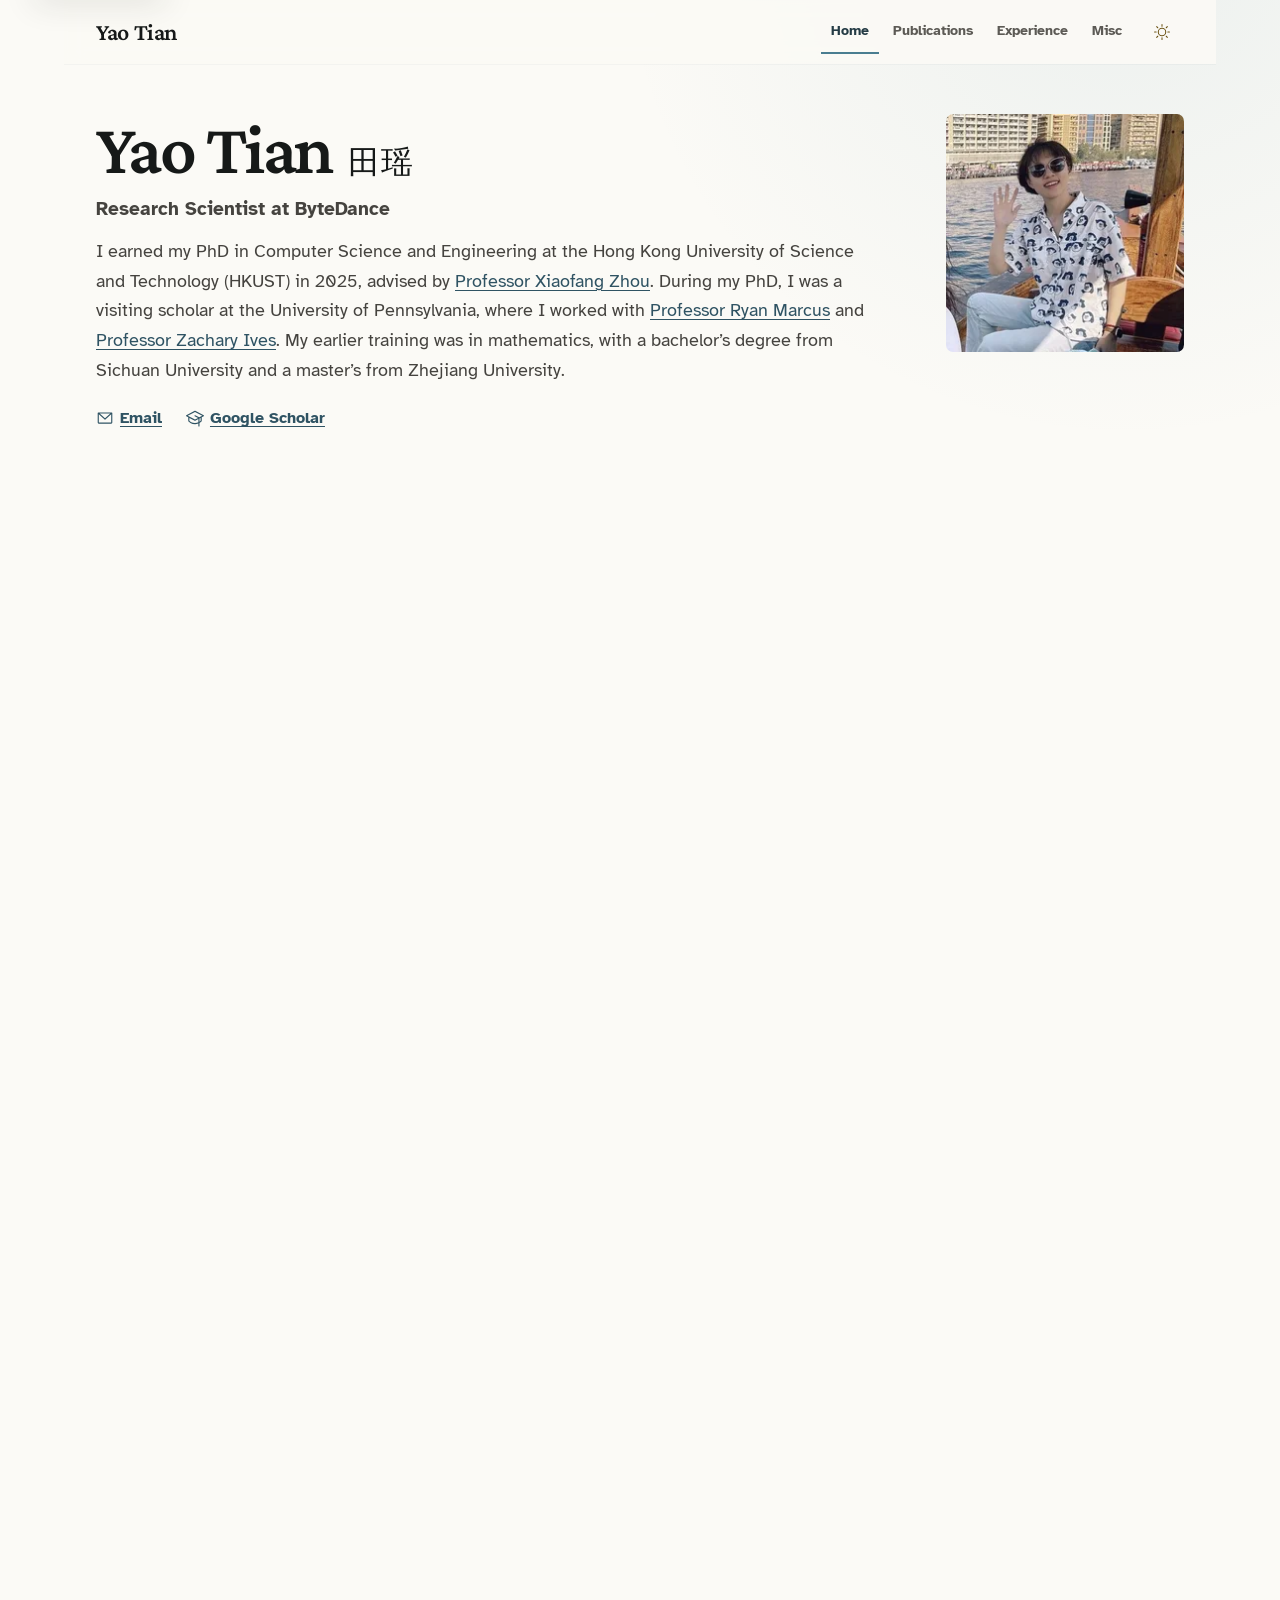
==== commit a310f67b: "Illustrate UBASE and DB-LSH in selected publications" ====
--- a/index.html
+++ b/index.html
@@ -34,6 +34,6 @@
           event.newDocument.documentElement.dataset.theme = currentTheme;
         });
       })();
-    </script><link rel="stylesheet" href="_astro/_astro_assets.BHsrmB4F.css"><link rel="stylesheet" href="_astro/honors.DX67BS2h.css"><link rel="stylesheet" href="_astro/index.CSALea3L.css"><link rel="stylesheet" href="_astro/Layout.HBh9JAuO.css"><script type="module">"use strict";(()=>{var v={},d=new Set,c=new WeakSet,l=!0,m="hover",f=!1;function g(e){f||(f=!0,l??=e?.prefetchAll??!1,m??=e?.defaultStrategy??"hover",p(),w(),E(),y())}function p(){for(let e of["touchstart","mousedown"])document.addEventListener(e,t=>{let n=t.target.closest("a");i(n,"tap")&&s(n.href,{ignoreSlowConnection:!0})},{passive:!0})}function w(){let e;document.body.addEventListener("focusin",o=>{let r=o.target.closest("a");i(r,"hover")&&t(r.href)},{passive:!0}),document.body.addEventListener("focusout",n,{passive:!0}),u(()=>{for(let o of document.getElementsByTagName("a"))c.has(o)||i(o,"hover")&&(c.add(o),o.addEventListener("mouseenter",r=>t(r.currentTarget.href),{passive:!0}),o.addEventListener("mouseleave",n,{passive:!0}))});function t(o){e&&clearTimeout(e),e=setTimeout(()=>{s(o)},80)}function n(){e&&=(clearTimeout(e),0)}}function E(){let e;u(()=>{for(let t of document.getElementsByTagName("a"))c.has(t)||i(t,"viewport")&&(c.add(t),e??=b(),e.observe(t))})}function b(){let e=new WeakMap;return new IntersectionObserver((t,n)=>{for(let o of t){let r=o.target,a=e.get(r);o.isIntersecting?(a&&clearTimeout(a),e.set(r,setTimeout(()=>{n.unobserve(r),e.delete(r),s(r.href)},300))):a&&(clearTimeout(a),e.delete(r))}})}function y(){u(()=>{for(let e of document.getElementsByTagName("a"))i(e,"load")&&s(e.href)})}function s(e,t){e=e.replace(/#.*/,"");let n=t?.ignoreSlowConnection??!1;if(T(e,n))if(d.add(e),document.createElement("link").relList?.supports?.("prefetch")){let o=document.createElement("link");o.rel="prefetch",o.setAttribute("href",e),document.head.append(o)}else{let o=new Headers;for(let[r,a]of Object.entries(v))o.set(r,a);fetch(e,{priority:"low",headers:o}).catch(()=>{})}}function T(e,t){if(!navigator.onLine||!t&&h())return!1;try{let n=new URL(e,location.href);return location.origin===n.origin&&(location.pathname!==n.pathname||location.search!==n.search)&&!d.has(e)}catch{}return!1}function i(e,t){if(e?.tagName!=="A")return!1;let n=e.dataset.astroPrefetch;return n==="false"?!1:t==="tap"&&(n!=null||l)&&h()?!0:n==null&&l||n===""?t===m:n===t}function h(){if("connection"in navigator){let e=navigator.connection;return e.saveData||/2g/.test(e.effectiveType)}return!1}function u(e){e();let t=!1;document.addEventListener("astro:page-load",()=>{if(!t){t=!0;return}e()}),new MutationObserver(n=>{for(let o of n)for(let r of o.addedNodes)if(r instanceof Element&&(r.tagName==="A"||r.querySelector?.("a"))){e();return}}).observe(document.body,{childList:!0,subtree:!0})}g();})();
-</script></head><body class="min-h-[100dvh] bg-paper-50 text-ink-900 font-sans transition-colors duration-200 dark:bg-ink-950 dark:text-paper-100"><a href="#main-content" class="fixed left-4 top-0 z-[100] inline-flex min-h-11 -translate-y-full items-center rounded-lg bg-accent-800 px-4 py-2 text-sm font-bold text-white no-underline shadow-lg transition-transform focus:translate-y-3">Skip to main content</a><div class="mx-auto flex min-h-[100dvh] max-w-6xl flex-col px-4 sm:px-6 md:px-8"><header class="site-header liquid-glass-bar sticky top-0 z-40 -mx-4 mb-5 border-b px-4 sm:-mx-6 sm:px-6 md:-mx-8 md:px-8"><div class="relative flex min-h-16 items-center justify-between gap-4 py-1.5"><a data-site-title class="group inline-flex min-h-11 min-w-0 items-center rounded-md text-ink-950 no-underline dark:text-paper-50" href="index.html"><span class="truncate font-heading text-2xl font-semibold tracking-[-0.015em]">Yao Tian</span></a><!-- Desktop navigation and actions --><div class="desktop-nav-shell hidden lg:flex"><nav aria-label="Primary navigation"><ul class="m-0 flex list-none items-center gap-1 p-0"><li><a class="desktop-nav-link inline-flex min-h-11 items-center px-2.5 text-sm font-bold no-underline transition-colors duration-150 text-accent-900 dark:text-accent-100" href="index.html" aria-current="page">Home</a></li><li><a class="desktop-nav-link inline-flex min-h-11 items-center px-2.5 text-sm font-bold no-underline transition-colors duration-150 text-ink-600 hover:text-ink-950 dark:text-paper-400 dark:hover:text-paper-100" href="publications/index.html">Publications</a></li><li><a class="desktop-nav-link inline-flex min-h-11 items-center px-2.5 text-sm font-bold no-underline transition-colors duration-150 text-ink-600 hover:text-ink-950 dark:text-paper-400 dark:hover:text-paper-100" href="cv/index.html">Experience</a></li><li><a class="desktop-nav-link inline-flex min-h-11 items-center px-2.5 text-sm font-bold no-underline transition-colors duration-150 text-ink-600 hover:text-ink-950 dark:text-paper-400 dark:hover:text-paper-100" href="misc/index.html">Misc</a></li></ul></nav><button type="button" data-theme-toggle class="glass-control theme-switch-button inline-flex shrink-0 cursor-pointer items-center justify-center text-ink-600 dark:text-paper-300" aria-label="Switch to dark mode" title="Switch to dark mode"><span class="theme-switch-visual" aria-hidden="true"><span class="theme-switch-thumb"></span><span class="theme-switch-icon theme-switch-icon-sun i-ph-sun"></span><span class="theme-switch-icon theme-switch-icon-moon i-ph-moon"></span></span></button></div><!-- Mobile menu button --><button type="button" id="mobile-menu-toggle" class="icon-button z-50 lg:hidden" aria-label="Open navigation menu" aria-controls="mobile-menu" aria-expanded="false"><span class="sr-only">Toggle menu</span><span id="icon-menu" class="i-ph-list-bold text-xl transition-transform duration-200" aria-hidden="true"></span><span id="icon-close" class="i-ph-x-bold hidden text-xl transition-transform duration-200" aria-hidden="true"></span></button><!-- Mobile dropdown menu --><div id="mobile-menu" hidden class="glass-popover invisible absolute inset-x-0 top-full z-40 mt-2 max-h-[calc(100dvh-5rem)] w-auto max-w-none origin-top scale-95 overflow-y-auto overscroll-contain rounded-xl p-2 opacity-0 transition-[opacity,transform,visibility] duration-200 sm:left-auto sm:w-64 sm:max-w-[calc(100vw-2rem)] sm:origin-top-right lg:hidden"><nav aria-label="Mobile navigation"><ul class="m-0 flex list-none flex-col gap-1 p-0"><li><a class="glass-nav-link flex min-h-11 items-center rounded-[0.625rem] border border-transparent px-3 text-sm font-bold no-underline transition-colors glass-active text-accent-900 dark:text-accent-100" href="index.html" aria-current="page">Home</a></li><li><a class="glass-nav-link flex min-h-11 items-center rounded-[0.625rem] border border-transparent px-3 text-sm font-bold no-underline transition-colors text-ink-700 hover:bg-accent-50/75 hover:text-ink-950 dark:text-paper-300 dark:hover:bg-accent-900/35 dark:hover:text-paper-50" href="publications/index.html">Publications</a></li><li><a class="glass-nav-link flex min-h-11 items-center rounded-[0.625rem] border border-transparent px-3 text-sm font-bold no-underline transition-colors text-ink-700 hover:bg-accent-50/75 hover:text-ink-950 dark:text-paper-300 dark:hover:bg-accent-900/35 dark:hover:text-paper-50" href="cv/index.html">Experience</a></li><li><a class="glass-nav-link flex min-h-11 items-center rounded-[0.625rem] border border-transparent px-3 text-sm font-bold no-underline transition-colors text-ink-700 hover:bg-accent-50/75 hover:text-ink-950 dark:text-paper-300 dark:hover:bg-accent-900/35 dark:hover:text-paper-50" href="misc/index.html">Misc</a></li></ul></nav><div class="mt-2 border-t border-paper-300 pt-2 dark:border-ink-700"><button type="button" data-theme-toggle class="glass-control theme-menu-button flex min-h-11 w-full cursor-pointer items-center gap-2 text-left text-sm font-bold text-ink-700 transition-colors dark:text-paper-300" aria-label="Switch to dark mode" title="Switch to dark mode"><span data-theme-label class="whitespace-nowrap">Dark mode</span><span class="theme-switch-visual" aria-hidden="true"><span class="theme-switch-thumb"></span><span class="theme-switch-icon theme-switch-icon-sun i-ph-sun"></span><span class="theme-switch-icon theme-switch-icon-moon i-ph-moon"></span></span></button></div></div></div></header><main id="main-content" tabindex="-1" class="flex-1 space-y-6 sm:space-y-7"><div class="home-page" data-astro-cid-lcdefpme><section class="intro" aria-labelledby="name" data-astro-cid-lcdefpme><h1 id="name" class="name font-heading font-semibold text-ink-950 dark:text-paper-50" data-astro-cid-lcdefpme>Yao Tian <span lang="zh-Hans" class="chinese-name" data-astro-cid-lcdefpme>田瑶</span></h1><p class="position font-semibold text-ink-700 dark:text-paper-200" data-astro-cid-lcdefpme>Research Scientist at ByteDance</p><img src="_astro/yao-tian-profile.BlOzHaRx_RGnts.webp" srcset="_astro/yao-tian-profile.BlOzHaRx_EJ965.webp 128w, _astro/yao-tian-profile.BlOzHaRx_1YlKBq.webp 240w, _astro/yao-tian-profile.BlOzHaRx_ZgsGpo.webp 384w, _astro/yao-tian-profile.BlOzHaRx_RGnts.webp 512w" alt="Yao Tian on a boat by the waterfront" sizes="(min-width: 760px) 238px, (min-width: 400px) 108px, 84px" loading="eager" fetchpriority="high" data-astro-cid-lcdefpme="true" decoding="async" width="512" height="512" class="portrait"><div class="introduction" data-astro-cid-lcdefpme><p class="text-ink-700 dark:text-paper-300" data-astro-cid-lcdefpme>I earned my PhD in Computer Science and Engineering at the Hong Kong University of Science and Technology (HKUST) in 2025, advised by <a href="https://sites.google.com/view/xiaofang-zhou" class="text-accent-700 dark:text-accent-300" data-astro-cid-anicp2yr>Professor Xiaofang Zhou</a>. During my PhD, I was a visiting scholar at the University of Pennsylvania, where I worked with <a href="https://rmarcus.info/blog/" class="text-accent-700 dark:text-accent-300" data-astro-cid-anicp2yr>Professor Ryan Marcus</a> and <a href="https://www.cis.upenn.edu/~zives/" class="text-accent-700 dark:text-accent-300" data-astro-cid-anicp2yr>Professor Zachary Ives</a>. My earlier training was in mathematics, with a bachelor’s degree from Sichuan University and a master’s from Zhejiang University.</p><div class="contact flex flex-wrap items-center gap-x-6" data-astro-cid-lcdefpme><a href="mailto:yao.tian@bytedance.com" class="contact-link text-accent-700 dark:text-accent-300" data-astro-cid-lcdefpme><span class="i-ph-envelope-simple" aria-hidden="true" data-astro-cid-lcdefpme></span>Email</a><a href="https://scholar.google.com/citations?user=LUUuz4sAAAAJ" class="contact-link text-accent-700 dark:text-accent-300" data-astro-cid-lcdefpme><span class="i-ph-graduation-cap" aria-hidden="true" data-astro-cid-lcdefpme></span>Google Scholar</a></div></div></section><div id="research-interests" class="mt-9 sm:mt-11" data-astro-cid-lcdefpme><div class="page-stack"><div class="space-y-12 sm:space-y-14"><!-- Profile / Academic Snapshot Section --><section id="profile" class="content-section scroll-mt-24 space-y-4"><header class="border-b border-paper-300/90 pb-3 dark:border-ink-700"><h2 id="research-areas" class="section-heading">Research Interests</h2></header><dl class="grid grid-cols-1 gap-4 sm:grid-cols-2"><div class="surface-card flex flex-col p-5 sm:p-6"><dt class="font-heading text-xl sm:text-2xl font-semibold text-ink-950 dark:text-paper-50 leading-tight">Large-Scale Vector Search</dt><dd class="mx-0 mt-2 flex flex-1 flex-col gap-3"><p class="text-base text-ink-800 dark:text-paper-200 leading-relaxed">How can we balance latency, accuracy, and memory use when searching high-dimensional embeddings at trillion scale?</p><p class="text-base text-ink-600 dark:text-paper-300 leading-snug">Vector quantization · Locality-sensitive hashing · Proximity graph · Multi-vector retrieval · Hybrid search</p><div class="selected-works mt-auto flex flex-wrap items-baseline gap-x-3 gap-y-1 text-sm leading-relaxed"><span class="text-ink-600 dark:text-paper-300">Selected work</span><ul class="m-0 flex list-none flex-wrap gap-x-2 p-0"><li class="inline-flex items-baseline gap-2"><a href="publications/index.html#tian2026ubase" title="UBASE: An AI Search Engine for Trillion-Scale Vector Data Management" class="font-medium text-accent-700 underline underline-offset-3 hover:decoration-2 dark:text-accent-300">UBASE</a></li><li class="inline-flex items-baseline gap-2"><span aria-hidden="true" class="text-ink-500 dark:text-paper-400">·</span><a href="publications/index.html#tian2022dblsh" title="DB-LSH: Locality-Sensitive Hashing with Query-based Dynamic Bucketing" class="font-medium text-accent-700 underline underline-offset-3 hover:decoration-2 dark:text-accent-300">DB-LSH</a></li><li class="inline-flex items-baseline gap-2"><span aria-hidden="true" class="text-ink-500 dark:text-paper-400">·</span><a href="publications/index.html#tian2026gem" title="GEM: A Native Graph-based Index for Multi-Vector Retrieval" class="font-medium text-accent-700 underline underline-offset-3 hover:decoration-2 dark:text-accent-300">GEM</a></li><li class="inline-flex items-baseline gap-2"><span aria-hidden="true" class="text-ink-500 dark:text-paper-400">·</span><a href="publications/index.html#zhao2023annindex" title="Towards Efficient Index Construction and Approximate Nearest Neighbor Search in High-Dimensional Spaces" class="font-medium text-accent-700 underline underline-offset-3 hover:decoration-2 dark:text-accent-300">LSH-APG</a></li></ul></div></dd></div><div class="surface-card flex flex-col p-5 sm:p-6"><dt class="font-heading text-xl sm:text-2xl font-semibold text-ink-950 dark:text-paper-50 leading-tight">Learned Query Optimization</dt><dd class="mx-0 mt-2 flex flex-1 flex-col gap-3"><p class="text-base text-ink-800 dark:text-paper-200 leading-relaxed">How can a database learn from past queries to choose better execution plans for new ones?</p><p class="text-base text-ink-600 dark:text-paper-300 leading-snug">Automatic database tuning · Learned query optimization · Adaptive query execution · Learned index</p><div class="selected-works mt-auto flex flex-wrap items-baseline gap-x-3 gap-y-1 text-sm leading-relaxed"><span class="text-ink-600 dark:text-paper-300">Selected work</span><ul class="m-0 flex list-none flex-wrap gap-x-2 p-0"><li class="inline-flex items-baseline gap-2"><a href="publications/index.html#tian2022learnedindex" title="A Learned Index for Exact Similarity Search in Metric Spaces" class="font-medium text-accent-700 underline underline-offset-3 hover:decoration-2 dark:text-accent-300">LIMS</a></li><li class="inline-flex items-baseline gap-2"><span aria-hidden="true" class="text-ink-500 dark:text-paper-400">·</span><a href="publications/index.html#tian2024learnedcuckoofilter" title="A Learned Cuckoo Filter for Approximate Membership Queries over Variable-sized Sliding Windows on Data Streams" class="font-medium text-accent-700 underline underline-offset-3 hover:decoration-2 dark:text-accent-300">LCF</a></li><li class="inline-flex items-baseline gap-2"><span aria-hidden="true" class="text-ink-500 dark:text-paper-400">·</span><a href="publications/index.html#yi2025lowrank" title="Low Rank Learning for Offline Query Optimization" class="font-medium text-accent-700 underline underline-offset-3 hover:decoration-2 dark:text-accent-300">LimeQO</a></li></ul></div></dd></div><div class="surface-card flex flex-col p-5 sm:p-6"><dt class="font-heading text-xl sm:text-2xl font-semibold text-ink-950 dark:text-paper-50 leading-tight">Retrieval-Augmented Generation</dt><dd class="mx-0 mt-2 flex flex-1 flex-col gap-3"><p class="text-base text-ink-800 dark:text-paper-200 leading-relaxed">How can agents organize past experience and retrieve the context they need for future decisions?</p><p class="text-base text-ink-600 dark:text-paper-300 leading-snug">Long-term multimodal agent memory · Group memory · Analytic memory · Agentic search</p><div class="selected-works mt-auto flex flex-wrap items-baseline gap-x-3 gap-y-1 text-sm leading-relaxed"><span class="text-ink-600 dark:text-paper-300">Selected work</span><ul class="m-0 flex list-none flex-wrap gap-x-2 p-0"><li class="inline-flex items-baseline gap-2"><a href="publications/index.html#tian2026beyondretrieval" title="Beyond Retrieval: Analytic Memory for Multimodal Agents" class="font-medium text-accent-700 underline underline-offset-3 hover:decoration-2 dark:text-accent-300">AdaMM</a></li><li class="inline-flex items-baseline gap-2"><span aria-hidden="true" class="text-ink-500 dark:text-paper-400">·</span><a href="publications/index.html#tian2026igmem" title="IGMem: Interaction-Grounded Memory for Multimodal Multi-Party Conversations" class="font-medium text-accent-700 underline underline-offset-3 hover:decoration-2 dark:text-accent-300">IGMem</a></li><li class="inline-flex items-baseline gap-2"><span aria-hidden="true" class="text-ink-500 dark:text-paper-400">·</span><a href="publications/index.html#huang2026gator" title="GATOR: Granularity-Aware Token-Optimized Routing for Efficient Multimodal Retrieval" class="font-medium text-accent-700 underline underline-offset-3 hover:decoration-2 dark:text-accent-300">GATOR</a></li><li class="inline-flex items-baseline gap-2"><span aria-hidden="true" class="text-ink-500 dark:text-paper-400">·</span><a href="publications/index.html#xie2026docnavrag" title="DocNavRAG: Document-Structured Graph RAG with Stateful Evidence Construction for Complex Document Question Answering" class="font-medium text-accent-700 underline underline-offset-3 hover:decoration-2 dark:text-accent-300">DocNavRAG</a></li></ul></div></dd></div><div class="surface-card flex flex-col p-5 sm:p-6"><dt class="font-heading text-xl sm:text-2xl font-semibold text-ink-950 dark:text-paper-50 leading-tight">LLM-Powered Data Systems</dt><dd class="mx-0 mt-2 flex flex-1 flex-col gap-3"><p class="text-base text-ink-800 dark:text-paper-200 leading-relaxed">How can AI uncover the know-how in data and use what it learns to improve itself?</p><p class="text-base text-ink-600 dark:text-paper-300 leading-snug">Data intelligence · Knowledge consolidation · Agent harnesses · Agent self-evolution · Recursive self-improvement</p><div class="selected-works mt-auto flex flex-wrap items-baseline gap-x-3 gap-y-1 text-sm leading-relaxed"><span class="text-ink-600 dark:text-paper-300">Selected work</span><ul class="m-0 flex list-none flex-wrap gap-x-2 p-0"><li class="inline-flex items-baseline gap-2"><a href="publications/index.html#yang2026rwttt" title="RW-TTT: Batched Serving for Request-Owned Test-Time Training State" class="font-medium text-accent-700 underline underline-offset-3 hover:decoration-2 dark:text-accent-300">RW-TTT</a></li><li class="inline-flex items-baseline gap-2"><span aria-hidden="true" class="text-ink-500 dark:text-paper-400">·</span><a href="publications/index.html#khan2025llmvectordata" title="LLM + Vector Data: Coupling of Large Language Models with Vector Data Management for Enhancing Data Science" class="font-medium text-accent-700 underline underline-offset-3 hover:decoration-2 dark:text-accent-300">LLM + Vector Data</a></li><li class="inline-flex items-baseline gap-2"><span aria-hidden="true" class="text-ink-500 dark:text-paper-400">·</span><span class="text-ink-700 dark:text-paper-200">AutoIA</span></li></ul></div></dd></div></dl></section><section id="news" aria-labelledby="news-heading" data-astro-cid-vm6j4uit><h2 id="news-heading" class="section-heading" data-astro-cid-vm6j4uit>News</h2><ol role="list" class="timeline" data-astro-cid-rqg5okp4><li data-astro-cid-rqg5okp4><time datetime="2026-11" class="text-ink-600 dark:text-paper-400" data-astro-cid-rqg5okp4>Nov 2026</time><p class="event text-ink-700 dark:text-paper-300" data-astro-cid-rqg5okp4>Our paper on <a href="https://doi.org/10.1145/3828523.3857093" class="text-accent-700 dark:text-accent-300" data-astro-cid-rqg5okp4>UBASE</a>, an AI search engine for trillion-scale vector data management at ByteDance, will be presented at ATC 2026.</p></li><li data-astro-cid-rqg5okp4><time datetime="2026-11" class="text-ink-600 dark:text-paper-400" data-astro-cid-rqg5okp4>Nov 2026</time><p class="event text-ink-700 dark:text-paper-300" data-astro-cid-rqg5okp4>I serve as an Industry Track Chair for <a href="https://adma2026.github.io/organisation_committee.html" class="text-accent-700 dark:text-accent-300" data-astro-cid-rqg5okp4>ADMA 2026</a> in Hong Kong.</p></li><li data-astro-cid-rqg5okp4><time datetime="2026-10" class="text-ink-600 dark:text-paper-400" data-astro-cid-rqg5okp4>Oct 2026</time><p class="event text-ink-700 dark:text-paper-300" data-astro-cid-rqg5okp4>Our paper on <a href="https://aclanthology.org/2026.emnlp-main.232/" class="text-accent-700 dark:text-accent-300" data-astro-cid-rqg5okp4>RW-TTT</a>, which batches LLM requests while keeping their test-time training updates separate, will be presented at EMNLP 2026.</p></li><li data-astro-cid-rqg5okp4><time datetime="2026-08" class="text-ink-600 dark:text-paper-400" data-astro-cid-rqg5okp4>Aug 2026</time><p class="event text-ink-700 dark:text-paper-300" data-astro-cid-rqg5okp4>Our new preprint introduces <a href="https://arxiv.org/abs/2608.01565" class="text-accent-700 dark:text-accent-300" data-astro-cid-rqg5okp4>DocNavRAG</a>, which helps agents follow a document’s structure to gather evidence for complex questions.</p></li><li data-astro-cid-rqg5okp4><time datetime="2026-07" class="text-ink-600 dark:text-paper-400" data-astro-cid-rqg5okp4>Jul 2026</time><p class="event text-ink-700 dark:text-paper-300" data-astro-cid-rqg5okp4>Our preprint on <a href="https://arxiv.org/abs/2607.29440" class="text-accent-700 dark:text-accent-300" data-astro-cid-rqg5okp4>AdaMM</a> is now on arXiv. It shows how multimodal agents can retrieve, aggregate, and compare observations across interactions.</p></li></ol><details class="older-news" data-astro-cid-vm6j4uit><summary class="text-accent-700 dark:text-accent-300" data-astro-cid-vm6j4uit><span class="show-label" data-astro-cid-vm6j4uit>Show older news</span><span class="hide-label" data-astro-cid-vm6j4uit>Hide older news</span></summary><ol role="list" class="timeline" start="6" data-astro-cid-rqg5okp4><li data-astro-cid-rqg5okp4><time datetime="2026-06" class="text-ink-600 dark:text-paper-400" data-astro-cid-rqg5okp4>Jun 2026</time><p class="event text-ink-700 dark:text-paper-300" data-astro-cid-rqg5okp4>Our paper on <a href="https://doi.org/10.1145/3802065" class="text-accent-700 dark:text-accent-300" data-astro-cid-rqg5okp4>GEM</a>, a graph index that links similar sets of vectors for multi-vector search, will be presented at SIGMOD 2026.</p></li><li data-astro-cid-rqg5okp4><time datetime="2025-09" class="text-ink-600 dark:text-paper-400" data-astro-cid-rqg5okp4>Sep 2025</time><p class="event text-ink-700 dark:text-paper-300" data-astro-cid-rqg5okp4>I joined ByteDance as a Research Scientist in Shenzhen.</p></li></ol></details></section><section id="selected-publications" aria-labelledby="selected-publications-heading" class="scroll-mt-24 space-y-4" data-astro-cid-lcdefpme><h2 id="selected-publications-heading" class="section-heading" data-astro-cid-lcdefpme>Selected Publications</h2><ul class="space-y-5" data-astro-cid-lcdefpme><li data-astro-cid-lcdefpme><p class="font-sans text-sm font-semibold text-ink-600 dark:text-paper-400" data-astro-cid-lcdefpme>ATC 2026</p><h3 class="mt-1 font-heading text-xl font-semibold leading-tight" data-astro-cid-lcdefpme><a class="text-accent-700 underline underline-offset-3 hover:decoration-2 dark:text-accent-300" href="https://doi.org/10.1145/3828523.3857093" data-astro-cid-lcdefpme>UBASE: An AI Search Engine for Trillion-Scale Vector Data Management at ByteDance</a></h3><p class="mt-1 text-base leading-relaxed text-ink-700 dark:text-paper-300 sm:text-lg" data-astro-cid-lcdefpme>To search nearly a trillion vectors at ByteDance, UBASE builds graph indexes directly on compressed vectors and caches frequently accessed SSD records in memory.</p></li><li data-astro-cid-lcdefpme><p class="font-sans text-sm font-semibold text-ink-600 dark:text-paper-400" data-astro-cid-lcdefpme>ICDE 2022</p><h3 class="mt-1 font-heading text-xl font-semibold leading-tight" data-astro-cid-lcdefpme><a class="text-accent-700 underline underline-offset-3 hover:decoration-2 dark:text-accent-300" href="https://doi.org/10.1109/ICDE53745.2022.00214" data-astro-cid-lcdefpme>DB-LSH: Locality-Sensitive Hashing with Query-based Dynamic Bucketing</a></h3><p class="mt-1 text-base leading-relaxed text-ink-700 dark:text-paper-300 sm:text-lg" data-astro-cid-lcdefpme>DB-LSH forms hash buckets around each query to find nearby vectors, avoiding the cost of storing separate hash tables for different bucket widths.</p></li></ul><a class="inline-block text-sm font-medium text-accent-700 underline underline-offset-3 dark:text-accent-300" href="publications/index.html" data-astro-cid-lcdefpme>All publications <span aria-hidden="true" data-astro-cid-lcdefpme>→</span></a></section><section id="selected-awards" aria-labelledby="awards-heading" class="scroll-mt-24 space-y-4" data-astro-cid-lcdefpme><h2 id="awards-heading" class="section-heading" data-astro-cid-lcdefpme>Selected Honors &amp; Awards</h2><ul class="list-disc space-y-2 pl-5 text-base leading-relaxed text-ink-700 marker:text-accent-600 dark:text-paper-300 dark:marker:text-accent-300 sm:text-lg" data-astro-cid-lcdefpme><li data-astro-cid-lcdefpme>ByteDance Soaring Star Talent Program<span lang="zh-Hans" data-astro-cid-lcdefpme>（筋斗云人才计划）</span></li><li data-astro-cid-lcdefpme>National Scholarship<span lang="zh-Hans" data-astro-cid-lcdefpme>（国家奖学金， Top 1%）</span></li><li data-astro-cid-lcdefpme>First Prize, Chinese Mathematics Competition<span lang="zh-Hans" data-astro-cid-lcdefpme>（全国大学生数学竞赛专业组一等奖）</span></li></ul><a class="inline-block text-sm font-medium text-accent-700 underline underline-offset-3 dark:text-accent-300" href="cv/index.html#honors-awards" data-astro-cid-lcdefpme>All honors &amp; awards <span aria-hidden="true" data-astro-cid-lcdefpme>→</span></a></section><section id="connect-internships" aria-labelledby="connect-heading" class="scroll-mt-24 space-y-4" data-astro-cid-lcdefpme><h2 id="connect-heading" class="section-heading" data-astro-cid-lcdefpme>Connect &amp; Internships</h2><div class="space-y-2 text-base leading-relaxed text-ink-700 dark:text-paper-300 sm:text-lg" data-astro-cid-lcdefpme><p data-astro-cid-lcdefpme>I’m always happy to exchange ideas, discuss research, and explore collaborations on AI and data systems. Feel free to reach out!</p><p data-astro-cid-lcdefpme>If you’re interested in a research internship at ByteDance in Shenzhen, feel free to email me.</p></div></section><!-- Dual Track 1: Appointments (Experience) & Degrees (Education) --><!-- Dual Track 2: Academic Service & Honors / First Custom Section --><!-- Remaining Custom Sections (if any) --></div></div></div></div></main><footer class="site-footer mt-8 border-t border-paper-300 pt-6 text-sm text-ink-600 dark:border-ink-700 dark:text-paper-400 sm:mt-10"><div class="flex flex-col gap-4 sm:flex-row sm:items-center sm:justify-between"><p class="m-0 ml-auto text-right">&copy; 2026 Yao Tian. All rights reserved.</p></div></footer></div><!-- Mobile floating back-to-top action --><div class="mobile-safe-action fixed z-50 md:hidden"><button type="button" id="back-to-top" tabindex="-1" class="icon-button pointer-events-none translate-y-4 opacity-0 duration-300 data-[visible=true]:pointer-events-auto data-[visible=true]:translate-y-0 data-[visible=true]:opacity-100" aria-label="Back to top" title="Back to top"><span class="i-ph-arrow-up-bold text-lg" aria-hidden="true"></span></button></div><script type="module">"use strict";(()=>{var b="site-theme",c;function v(e){return e?"auto":"smooth"}function E(e,t){e.setAttribute("data-visible",String(t)),e.tabIndex=t?0:-1}function L(){try{let e=localStorage.getItem(b);return e==="dark"||e==="light"?e:null}catch{return null}}function g(){return document.documentElement.classList.contains("dark")?"dark":"light"}function p(e,t){let n=t==="dark"?"light":"dark",i=`Switch to ${n} mode`,o=`${n==="dark"?"Dark":"Light"} mode`;e.querySelectorAll("[data-theme-toggle]").forEach(a=>{a.setAttribute("aria-label",i),a.setAttribute("title",i),a.querySelectorAll("[data-theme-label]").forEach(l=>{l.textContent=o})})}function s(e,t=document){document.documentElement.classList.toggle("dark",e==="dark"),document.documentElement.dataset.theme=e,p(t,e)}function w(e,t){s(g(),e),e.querySelectorAll("[data-theme-toggle]").forEach(n=>{n.addEventListener("click",()=>{let i=g()==="dark"?"light":"dark";s(i,e);try{localStorage.setItem(b,i)}catch{}},{signal:t})})}function k(e,t){window.matchMedia&&window.matchMedia("(prefers-color-scheme: dark)").addEventListener("change",n=>{L()||s(n.matches?"dark":"light",e)},{signal:t})}function y(e){let t=document.getElementById("mobile-menu-toggle"),n=document.getElementById("mobile-menu"),i=document.getElementById("icon-menu"),o=document.getElementById("icon-close");if(!t||!n||!i||!o)return;let a=d=>{let r=d?"Close navigation menu":"Open navigation menu";t.setAttribute("aria-label",r),t.setAttribute("title",r)},l=()=>{t.setAttribute("aria-expanded","false"),n.hidden=!0,n.classList.add("opacity-0","scale-95","invisible"),n.classList.remove("opacity-100","scale-100","visible"),i.classList.remove("hidden"),o.classList.add("hidden"),a(!1)},f=()=>{t.setAttribute("aria-expanded","true"),n.hidden=!1,n.classList.remove("opacity-0","scale-95","invisible"),n.classList.add("opacity-100","scale-100","visible"),i.classList.add("hidden"),o.classList.remove("hidden"),a(!0)},u=window.matchMedia("(min-width: 1024px)"),m=d=>{d.matches&&l()};u.addEventListener("change",m,{signal:e}),m(u),t.addEventListener("click",d=>{d.stopPropagation(),t.getAttribute("aria-expanded")==="true"?l():f()},{signal:e}),document.addEventListener("click",d=>{let r=d.target;r instanceof Node&&t.getAttribute("aria-expanded")==="true"&&!n.contains(r)&&!t.contains(r)&&l()},{signal:e}),document.addEventListener("keydown",d=>{d.key==="Escape"&&t.getAttribute("aria-expanded")==="true"&&(l(),t.focus())},{signal:e}),a(!1)}function A(e){let t=document.getElementById("back-to-top");if(!t)return;let n=0,i=null,o=()=>{n||=window.requestAnimationFrame(()=>{n=0;let a=window.scrollY>300;a!==i&&(i=a,E(t,a))})};window.addEventListener("scroll",o,{passive:!0,signal:e}),t.addEventListener("click",()=>{let a=window.matchMedia?.("(prefers-reduced-motion: reduce)").matches??!1;window.scrollTo({top:0,behavior:v(a)})},{signal:e}),e.addEventListener("abort",()=>window.cancelAnimationFrame(n),{once:!0}),o()}function h(){c?.abort(),c=new AbortController;let{signal:e}=c;y(e),w(document,e),k(document,e),A(e),document.querySelectorAll(".prose table:not([tabindex])").forEach(t=>{t.tabIndex=0})}function x(){if(document.readyState==="loading"){document.addEventListener("DOMContentLoaded",h,{once:!0});return}h()}document.addEventListener("astro:page-load",x);})();
+    </script><link rel="stylesheet" href="_astro/_astro_assets.BHsrmB4F.css"><link rel="stylesheet" href="_astro/honors.DX67BS2h.css"><link rel="stylesheet" href="_astro/index.BBEaDzOi.css"><link rel="stylesheet" href="_astro/Layout.CSDSGeiR.css"><script type="module">"use strict";(()=>{var v={},d=new Set,c=new WeakSet,l=!0,m="hover",f=!1;function g(e){f||(f=!0,l??=e?.prefetchAll??!1,m??=e?.defaultStrategy??"hover",p(),w(),E(),y())}function p(){for(let e of["touchstart","mousedown"])document.addEventListener(e,t=>{let n=t.target.closest("a");i(n,"tap")&&s(n.href,{ignoreSlowConnection:!0})},{passive:!0})}function w(){let e;document.body.addEventListener("focusin",o=>{let r=o.target.closest("a");i(r,"hover")&&t(r.href)},{passive:!0}),document.body.addEventListener("focusout",n,{passive:!0}),u(()=>{for(let o of document.getElementsByTagName("a"))c.has(o)||i(o,"hover")&&(c.add(o),o.addEventListener("mouseenter",r=>t(r.currentTarget.href),{passive:!0}),o.addEventListener("mouseleave",n,{passive:!0}))});function t(o){e&&clearTimeout(e),e=setTimeout(()=>{s(o)},80)}function n(){e&&=(clearTimeout(e),0)}}function E(){let e;u(()=>{for(let t of document.getElementsByTagName("a"))c.has(t)||i(t,"viewport")&&(c.add(t),e??=b(),e.observe(t))})}function b(){let e=new WeakMap;return new IntersectionObserver((t,n)=>{for(let o of t){let r=o.target,a=e.get(r);o.isIntersecting?(a&&clearTimeout(a),e.set(r,setTimeout(()=>{n.unobserve(r),e.delete(r),s(r.href)},300))):a&&(clearTimeout(a),e.delete(r))}})}function y(){u(()=>{for(let e of document.getElementsByTagName("a"))i(e,"load")&&s(e.href)})}function s(e,t){e=e.replace(/#.*/,"");let n=t?.ignoreSlowConnection??!1;if(T(e,n))if(d.add(e),document.createElement("link").relList?.supports?.("prefetch")){let o=document.createElement("link");o.rel="prefetch",o.setAttribute("href",e),document.head.append(o)}else{let o=new Headers;for(let[r,a]of Object.entries(v))o.set(r,a);fetch(e,{priority:"low",headers:o}).catch(()=>{})}}function T(e,t){if(!navigator.onLine||!t&&h())return!1;try{let n=new URL(e,location.href);return location.origin===n.origin&&(location.pathname!==n.pathname||location.search!==n.search)&&!d.has(e)}catch{}return!1}function i(e,t){if(e?.tagName!=="A")return!1;let n=e.dataset.astroPrefetch;return n==="false"?!1:t==="tap"&&(n!=null||l)&&h()?!0:n==null&&l||n===""?t===m:n===t}function h(){if("connection"in navigator){let e=navigator.connection;return e.saveData||/2g/.test(e.effectiveType)}return!1}function u(e){e();let t=!1;document.addEventListener("astro:page-load",()=>{if(!t){t=!0;return}e()}),new MutationObserver(n=>{for(let o of n)for(let r of o.addedNodes)if(r instanceof Element&&(r.tagName==="A"||r.querySelector?.("a"))){e();return}}).observe(document.body,{childList:!0,subtree:!0})}g();})();
+</script></head><body class="min-h-[100dvh] bg-paper-50 text-ink-900 font-sans transition-colors duration-200 dark:bg-ink-950 dark:text-paper-100"><a href="#main-content" class="fixed left-4 top-0 z-[100] inline-flex min-h-11 -translate-y-full items-center rounded-lg bg-accent-800 px-4 py-2 text-sm font-bold text-white no-underline shadow-lg transition-transform focus:translate-y-3">Skip to main content</a><div class="mx-auto flex min-h-[100dvh] max-w-6xl flex-col px-4 sm:px-6 md:px-8"><header class="site-header liquid-glass-bar sticky top-0 z-40 -mx-4 mb-5 border-b px-4 sm:-mx-6 sm:px-6 md:-mx-8 md:px-8"><div class="relative flex min-h-16 items-center justify-between gap-4 py-1.5"><a data-site-title class="group inline-flex min-h-11 min-w-0 items-center rounded-md text-ink-950 no-underline dark:text-paper-50" href="index.html"><span class="truncate font-heading text-2xl font-semibold tracking-[-0.015em]">Yao Tian</span></a><!-- Desktop navigation and actions --><div class="desktop-nav-shell hidden lg:flex"><nav aria-label="Primary navigation"><ul class="m-0 flex list-none items-center gap-1 p-0"><li><a class="desktop-nav-link inline-flex min-h-11 items-center px-2.5 text-sm font-bold no-underline transition-colors duration-150 text-accent-900 dark:text-accent-100" href="index.html" aria-current="page">Home</a></li><li><a class="desktop-nav-link inline-flex min-h-11 items-center px-2.5 text-sm font-bold no-underline transition-colors duration-150 text-ink-600 hover:text-ink-950 dark:text-paper-400 dark:hover:text-paper-100" href="publications/index.html">Publications</a></li><li><a class="desktop-nav-link inline-flex min-h-11 items-center px-2.5 text-sm font-bold no-underline transition-colors duration-150 text-ink-600 hover:text-ink-950 dark:text-paper-400 dark:hover:text-paper-100" href="cv/index.html">Experience</a></li><li><a class="desktop-nav-link inline-flex min-h-11 items-center px-2.5 text-sm font-bold no-underline transition-colors duration-150 text-ink-600 hover:text-ink-950 dark:text-paper-400 dark:hover:text-paper-100" href="misc/index.html">Misc</a></li></ul></nav><button type="button" data-theme-toggle class="glass-control theme-switch-button inline-flex shrink-0 cursor-pointer items-center justify-center text-ink-600 dark:text-paper-300" aria-label="Switch to dark mode" title="Switch to dark mode"><span class="theme-switch-visual" aria-hidden="true"><span class="theme-switch-thumb"></span><span class="theme-switch-icon theme-switch-icon-sun i-ph-sun"></span><span class="theme-switch-icon theme-switch-icon-moon i-ph-moon"></span></span></button></div><!-- Mobile menu button --><button type="button" id="mobile-menu-toggle" class="icon-button z-50 lg:hidden" aria-label="Open navigation menu" aria-controls="mobile-menu" aria-expanded="false"><span class="sr-only">Toggle menu</span><span id="icon-menu" class="i-ph-list-bold text-xl transition-transform duration-200" aria-hidden="true"></span><span id="icon-close" class="i-ph-x-bold hidden text-xl transition-transform duration-200" aria-hidden="true"></span></button><!-- Mobile dropdown menu --><div id="mobile-menu" hidden class="glass-popover invisible absolute inset-x-0 top-full z-40 mt-2 max-h-[calc(100dvh-5rem)] w-auto max-w-none origin-top scale-95 overflow-y-auto overscroll-contain rounded-xl p-2 opacity-0 transition-[opacity,transform,visibility] duration-200 sm:left-auto sm:w-64 sm:max-w-[calc(100vw-2rem)] sm:origin-top-right lg:hidden"><nav aria-label="Mobile navigation"><ul class="m-0 flex list-none flex-col gap-1 p-0"><li><a class="glass-nav-link flex min-h-11 items-center rounded-[0.625rem] border border-transparent px-3 text-sm font-bold no-underline transition-colors glass-active text-accent-900 dark:text-accent-100" href="index.html" aria-current="page">Home</a></li><li><a class="glass-nav-link flex min-h-11 items-center rounded-[0.625rem] border border-transparent px-3 text-sm font-bold no-underline transition-colors text-ink-700 hover:bg-accent-50/75 hover:text-ink-950 dark:text-paper-300 dark:hover:bg-accent-900/35 dark:hover:text-paper-50" href="publications/index.html">Publications</a></li><li><a class="glass-nav-link flex min-h-11 items-center rounded-[0.625rem] border border-transparent px-3 text-sm font-bold no-underline transition-colors text-ink-700 hover:bg-accent-50/75 hover:text-ink-950 dark:text-paper-300 dark:hover:bg-accent-900/35 dark:hover:text-paper-50" href="cv/index.html">Experience</a></li><li><a class="glass-nav-link flex min-h-11 items-center rounded-[0.625rem] border border-transparent px-3 text-sm font-bold no-underline transition-colors text-ink-700 hover:bg-accent-50/75 hover:text-ink-950 dark:text-paper-300 dark:hover:bg-accent-900/35 dark:hover:text-paper-50" href="misc/index.html">Misc</a></li></ul></nav><div class="mt-2 border-t border-paper-300 pt-2 dark:border-ink-700"><button type="button" data-theme-toggle class="glass-control theme-menu-button flex min-h-11 w-full cursor-pointer items-center gap-2 text-left text-sm font-bold text-ink-700 transition-colors dark:text-paper-300" aria-label="Switch to dark mode" title="Switch to dark mode"><span data-theme-label class="whitespace-nowrap">Dark mode</span><span class="theme-switch-visual" aria-hidden="true"><span class="theme-switch-thumb"></span><span class="theme-switch-icon theme-switch-icon-sun i-ph-sun"></span><span class="theme-switch-icon theme-switch-icon-moon i-ph-moon"></span></span></button></div></div></div></header><main id="main-content" tabindex="-1" class="flex-1 space-y-6 sm:space-y-7"><div class="home-page" data-astro-cid-lcdefpme><section class="intro" aria-labelledby="name" data-astro-cid-lcdefpme><h1 id="name" class="name font-heading font-semibold text-ink-950 dark:text-paper-50" data-astro-cid-lcdefpme>Yao Tian <span lang="zh-Hans" class="chinese-name" data-astro-cid-lcdefpme>田瑶</span></h1><p class="position font-semibold text-ink-700 dark:text-paper-200" data-astro-cid-lcdefpme>Research Scientist at ByteDance</p><img src="_astro/yao-tian-profile.BlOzHaRx_RGnts.webp" srcset="_astro/yao-tian-profile.BlOzHaRx_EJ965.webp 128w, _astro/yao-tian-profile.BlOzHaRx_1YlKBq.webp 240w, _astro/yao-tian-profile.BlOzHaRx_ZgsGpo.webp 384w, _astro/yao-tian-profile.BlOzHaRx_RGnts.webp 512w" alt="Yao Tian on a boat by the waterfront" sizes="(min-width: 760px) 238px, (min-width: 400px) 108px, 84px" loading="eager" fetchpriority="high" data-astro-cid-lcdefpme="true" decoding="async" width="512" height="512" class="portrait"><div class="introduction" data-astro-cid-lcdefpme><p class="text-ink-700 dark:text-paper-300" data-astro-cid-lcdefpme>I earned my PhD in Computer Science and Engineering at the Hong Kong University of Science and Technology (HKUST) in 2025, advised by <a href="https://sites.google.com/view/xiaofang-zhou" class="text-accent-700 dark:text-accent-300" data-astro-cid-anicp2yr>Professor Xiaofang Zhou</a>. During my PhD, I was a visiting scholar at the University of Pennsylvania, where I worked with <a href="https://rmarcus.info/blog/" class="text-accent-700 dark:text-accent-300" data-astro-cid-anicp2yr>Professor Ryan Marcus</a> and <a href="https://www.cis.upenn.edu/~zives/" class="text-accent-700 dark:text-accent-300" data-astro-cid-anicp2yr>Professor Zachary Ives</a>. My earlier training was in mathematics, with a bachelor’s degree from Sichuan University and a master’s from Zhejiang University.</p><div class="contact flex flex-wrap items-center gap-x-6" data-astro-cid-lcdefpme><a href="mailto:yao.tian@bytedance.com" class="contact-link text-accent-700 dark:text-accent-300" data-astro-cid-lcdefpme><span class="i-ph-envelope-simple" aria-hidden="true" data-astro-cid-lcdefpme></span>Email</a><a href="https://scholar.google.com/citations?user=LUUuz4sAAAAJ" class="contact-link text-accent-700 dark:text-accent-300" data-astro-cid-lcdefpme><span class="i-ph-graduation-cap" aria-hidden="true" data-astro-cid-lcdefpme></span>Google Scholar</a></div></div></section><div id="research-interests" class="mt-9 sm:mt-11" data-astro-cid-lcdefpme><div class="page-stack"><div class="space-y-12 sm:space-y-14"><!-- Profile / Academic Snapshot Section --><section id="profile" class="content-section scroll-mt-24 space-y-4"><header class="border-b border-paper-300/90 pb-3 dark:border-ink-700"><h2 id="research-areas" class="section-heading">Research Interests</h2></header><dl class="grid grid-cols-1 gap-4 sm:grid-cols-2"><div class="surface-card flex flex-col p-5 sm:p-6"><dt class="font-heading text-xl sm:text-2xl font-semibold text-ink-950 dark:text-paper-50 leading-tight">Large-Scale Vector Search</dt><dd class="mx-0 mt-2 flex flex-1 flex-col gap-3"><p class="text-base text-ink-800 dark:text-paper-200 leading-relaxed">How can we balance latency, accuracy, and memory use when searching high-dimensional embeddings at trillion scale?</p><p class="text-base text-ink-600 dark:text-paper-300 leading-snug">Vector quantization · Locality-sensitive hashing · Proximity graph · Multi-vector retrieval · Hybrid search</p><div class="selected-works mt-auto flex flex-wrap items-baseline gap-x-3 gap-y-1 text-sm leading-relaxed"><span class="text-ink-600 dark:text-paper-300">Selected work</span><ul class="m-0 flex list-none flex-wrap gap-x-2 p-0"><li class="inline-flex items-baseline gap-2"><a href="publications/index.html#tian2026ubase" title="UBASE: An AI Search Engine for Trillion-Scale Vector Data Management" class="font-medium text-accent-700 underline underline-offset-3 hover:decoration-2 dark:text-accent-300">UBASE</a></li><li class="inline-flex items-baseline gap-2"><span aria-hidden="true" class="text-ink-500 dark:text-paper-400">·</span><a href="publications/index.html#tian2022dblsh" title="DB-LSH: Locality-Sensitive Hashing with Query-based Dynamic Bucketing" class="font-medium text-accent-700 underline underline-offset-3 hover:decoration-2 dark:text-accent-300">DB-LSH</a></li><li class="inline-flex items-baseline gap-2"><span aria-hidden="true" class="text-ink-500 dark:text-paper-400">·</span><a href="publications/index.html#tian2026gem" title="GEM: A Native Graph-based Index for Multi-Vector Retrieval" class="font-medium text-accent-700 underline underline-offset-3 hover:decoration-2 dark:text-accent-300">GEM</a></li><li class="inline-flex items-baseline gap-2"><span aria-hidden="true" class="text-ink-500 dark:text-paper-400">·</span><a href="publications/index.html#zhao2023annindex" title="Towards Efficient Index Construction and Approximate Nearest Neighbor Search in High-Dimensional Spaces" class="font-medium text-accent-700 underline underline-offset-3 hover:decoration-2 dark:text-accent-300">LSH-APG</a></li></ul></div></dd></div><div class="surface-card flex flex-col p-5 sm:p-6"><dt class="font-heading text-xl sm:text-2xl font-semibold text-ink-950 dark:text-paper-50 leading-tight">Learned Query Optimization</dt><dd class="mx-0 mt-2 flex flex-1 flex-col gap-3"><p class="text-base text-ink-800 dark:text-paper-200 leading-relaxed">How can a database learn from past queries to choose better execution plans for new ones?</p><p class="text-base text-ink-600 dark:text-paper-300 leading-snug">Automatic database tuning · Learned query optimization · Adaptive query execution · Learned index</p><div class="selected-works mt-auto flex flex-wrap items-baseline gap-x-3 gap-y-1 text-sm leading-relaxed"><span class="text-ink-600 dark:text-paper-300">Selected work</span><ul class="m-0 flex list-none flex-wrap gap-x-2 p-0"><li class="inline-flex items-baseline gap-2"><a href="publications/index.html#tian2022learnedindex" title="A Learned Index for Exact Similarity Search in Metric Spaces" class="font-medium text-accent-700 underline underline-offset-3 hover:decoration-2 dark:text-accent-300">LIMS</a></li><li class="inline-flex items-baseline gap-2"><span aria-hidden="true" class="text-ink-500 dark:text-paper-400">·</span><a href="publications/index.html#tian2024learnedcuckoofilter" title="A Learned Cuckoo Filter for Approximate Membership Queries over Variable-sized Sliding Windows on Data Streams" class="font-medium text-accent-700 underline underline-offset-3 hover:decoration-2 dark:text-accent-300">LCF</a></li><li class="inline-flex items-baseline gap-2"><span aria-hidden="true" class="text-ink-500 dark:text-paper-400">·</span><a href="publications/index.html#yi2025lowrank" title="Low Rank Learning for Offline Query Optimization" class="font-medium text-accent-700 underline underline-offset-3 hover:decoration-2 dark:text-accent-300">LimeQO</a></li></ul></div></dd></div><div class="surface-card flex flex-col p-5 sm:p-6"><dt class="font-heading text-xl sm:text-2xl font-semibold text-ink-950 dark:text-paper-50 leading-tight">Retrieval-Augmented Generation</dt><dd class="mx-0 mt-2 flex flex-1 flex-col gap-3"><p class="text-base text-ink-800 dark:text-paper-200 leading-relaxed">How can agents organize past experience and retrieve the context they need for future decisions?</p><p class="text-base text-ink-600 dark:text-paper-300 leading-snug">Long-term multimodal agent memory · Group memory · Analytic memory · Agentic search</p><div class="selected-works mt-auto flex flex-wrap items-baseline gap-x-3 gap-y-1 text-sm leading-relaxed"><span class="text-ink-600 dark:text-paper-300">Selected work</span><ul class="m-0 flex list-none flex-wrap gap-x-2 p-0"><li class="inline-flex items-baseline gap-2"><a href="publications/index.html#tian2026beyondretrieval" title="Beyond Retrieval: Analytic Memory for Multimodal Agents" class="font-medium text-accent-700 underline underline-offset-3 hover:decoration-2 dark:text-accent-300">AdaMM</a></li><li class="inline-flex items-baseline gap-2"><span aria-hidden="true" class="text-ink-500 dark:text-paper-400">·</span><a href="publications/index.html#tian2026igmem" title="IGMem: Interaction-Grounded Memory for Multimodal Multi-Party Conversations" class="font-medium text-accent-700 underline underline-offset-3 hover:decoration-2 dark:text-accent-300">IGMem</a></li><li class="inline-flex items-baseline gap-2"><span aria-hidden="true" class="text-ink-500 dark:text-paper-400">·</span><a href="publications/index.html#huang2026gator" title="GATOR: Granularity-Aware Token-Optimized Routing for Efficient Multimodal Retrieval" class="font-medium text-accent-700 underline underline-offset-3 hover:decoration-2 dark:text-accent-300">GATOR</a></li><li class="inline-flex items-baseline gap-2"><span aria-hidden="true" class="text-ink-500 dark:text-paper-400">·</span><a href="publications/index.html#xie2026docnavrag" title="DocNavRAG: Document-Structured Graph RAG with Stateful Evidence Construction for Complex Document Question Answering" class="font-medium text-accent-700 underline underline-offset-3 hover:decoration-2 dark:text-accent-300">DocNavRAG</a></li></ul></div></dd></div><div class="surface-card flex flex-col p-5 sm:p-6"><dt class="font-heading text-xl sm:text-2xl font-semibold text-ink-950 dark:text-paper-50 leading-tight">LLM-Powered Data Systems</dt><dd class="mx-0 mt-2 flex flex-1 flex-col gap-3"><p class="text-base text-ink-800 dark:text-paper-200 leading-relaxed">How can AI uncover the know-how in data and use what it learns to improve itself?</p><p class="text-base text-ink-600 dark:text-paper-300 leading-snug">Data intelligence · Knowledge consolidation · Agent harnesses · Agent self-evolution · Recursive self-improvement</p><div class="selected-works mt-auto flex flex-wrap items-baseline gap-x-3 gap-y-1 text-sm leading-relaxed"><span class="text-ink-600 dark:text-paper-300">Selected work</span><ul class="m-0 flex list-none flex-wrap gap-x-2 p-0"><li class="inline-flex items-baseline gap-2"><a href="publications/index.html#yang2026rwttt" title="RW-TTT: Batched Serving for Request-Owned Test-Time Training State" class="font-medium text-accent-700 underline underline-offset-3 hover:decoration-2 dark:text-accent-300">RW-TTT</a></li><li class="inline-flex items-baseline gap-2"><span aria-hidden="true" class="text-ink-500 dark:text-paper-400">·</span><a href="publications/index.html#khan2025llmvectordata" title="LLM + Vector Data: Coupling of Large Language Models with Vector Data Management for Enhancing Data Science" class="font-medium text-accent-700 underline underline-offset-3 hover:decoration-2 dark:text-accent-300">LLM + Vector Data</a></li><li class="inline-flex items-baseline gap-2"><span aria-hidden="true" class="text-ink-500 dark:text-paper-400">·</span><span class="text-ink-700 dark:text-paper-200">AutoIA</span></li></ul></div></dd></div></dl></section><section id="news" aria-labelledby="news-heading" data-astro-cid-vm6j4uit><h2 id="news-heading" class="section-heading" data-astro-cid-vm6j4uit>News</h2><ol role="list" class="timeline" data-astro-cid-rqg5okp4><li data-astro-cid-rqg5okp4><time datetime="2026-11" class="text-ink-600 dark:text-paper-400" data-astro-cid-rqg5okp4>Nov 2026</time><p class="event text-ink-700 dark:text-paper-300" data-astro-cid-rqg5okp4>Our paper on <a href="https://doi.org/10.1145/3828523.3857093" class="text-accent-700 dark:text-accent-300" data-astro-cid-rqg5okp4>UBASE</a>, an AI search engine for trillion-scale vector data management at ByteDance, will be presented at ATC 2026.</p></li><li data-astro-cid-rqg5okp4><time datetime="2026-11" class="text-ink-600 dark:text-paper-400" data-astro-cid-rqg5okp4>Nov 2026</time><p class="event text-ink-700 dark:text-paper-300" data-astro-cid-rqg5okp4>I serve as an Industry Track Chair for <a href="https://adma2026.github.io/organisation_committee.html" class="text-accent-700 dark:text-accent-300" data-astro-cid-rqg5okp4>ADMA 2026</a> in Hong Kong.</p></li><li data-astro-cid-rqg5okp4><time datetime="2026-10" class="text-ink-600 dark:text-paper-400" data-astro-cid-rqg5okp4>Oct 2026</time><p class="event text-ink-700 dark:text-paper-300" data-astro-cid-rqg5okp4>Our paper on <a href="https://aclanthology.org/2026.emnlp-main.232/" class="text-accent-700 dark:text-accent-300" data-astro-cid-rqg5okp4>RW-TTT</a>, which batches LLM requests while keeping their test-time training updates separate, will be presented at EMNLP 2026.</p></li><li data-astro-cid-rqg5okp4><time datetime="2026-08" class="text-ink-600 dark:text-paper-400" data-astro-cid-rqg5okp4>Aug 2026</time><p class="event text-ink-700 dark:text-paper-300" data-astro-cid-rqg5okp4>Our new preprint introduces <a href="https://arxiv.org/abs/2608.01565" class="text-accent-700 dark:text-accent-300" data-astro-cid-rqg5okp4>DocNavRAG</a>, which helps agents follow a document’s structure to gather evidence for complex questions.</p></li><li data-astro-cid-rqg5okp4><time datetime="2026-07" class="text-ink-600 dark:text-paper-400" data-astro-cid-rqg5okp4>Jul 2026</time><p class="event text-ink-700 dark:text-paper-300" data-astro-cid-rqg5okp4>Our preprint on <a href="https://arxiv.org/abs/2607.29440" class="text-accent-700 dark:text-accent-300" data-astro-cid-rqg5okp4>AdaMM</a> is now on arXiv. It shows how multimodal agents can retrieve, aggregate, and compare observations across interactions.</p></li></ol><details class="older-news" data-astro-cid-vm6j4uit><summary class="text-accent-700 dark:text-accent-300" data-astro-cid-vm6j4uit><span class="show-label" data-astro-cid-vm6j4uit>Show older news</span><span class="hide-label" data-astro-cid-vm6j4uit>Hide older news</span></summary><ol role="list" class="timeline" start="6" data-astro-cid-rqg5okp4><li data-astro-cid-rqg5okp4><time datetime="2026-06" class="text-ink-600 dark:text-paper-400" data-astro-cid-rqg5okp4>Jun 2026</time><p class="event text-ink-700 dark:text-paper-300" data-astro-cid-rqg5okp4>Our paper on <a href="https://doi.org/10.1145/3802065" class="text-accent-700 dark:text-accent-300" data-astro-cid-rqg5okp4>GEM</a>, a graph index that links similar sets of vectors for multi-vector search, will be presented at SIGMOD 2026.</p></li><li data-astro-cid-rqg5okp4><time datetime="2025-09" class="text-ink-600 dark:text-paper-400" data-astro-cid-rqg5okp4>Sep 2025</time><p class="event text-ink-700 dark:text-paper-300" data-astro-cid-rqg5okp4>I joined ByteDance as a Research Scientist in Shenzhen.</p></li></ol></details></section><section id="selected-publications" aria-labelledby="selected-publications-heading" class="scroll-mt-24 space-y-4" data-astro-cid-lcdefpme><h2 id="selected-publications-heading" class="section-heading" data-astro-cid-lcdefpme>Selected Publications</h2><ul class="featured-list" data-astro-cid-lcdefpme><li class="featured-paper" data-astro-cid-lcdefpme><div class="featured-copy" data-astro-cid-lcdefpme><p class="font-sans text-sm font-semibold text-ink-600 dark:text-paper-400" data-astro-cid-lcdefpme>ATC 2026</p><h3 class="mt-1 font-heading font-semibold leading-tight" data-astro-cid-lcdefpme><a class="group text-accent-700 dark:text-accent-300" href="https://doi.org/10.1145/3828523.3857093" data-astro-cid-lcdefpme><span class="block text-3xl group-hover:underline" data-astro-cid-lcdefpme>UBASE</span><span class="sr-only" data-astro-cid-lcdefpme>: </span><span class="mt-1 block text-lg text-ink-800 dark:text-paper-200" data-astro-cid-lcdefpme>An AI Search Engine for Trillion-Scale Vector Data Management at ByteDance</span></a></h3><p class="mt-2 text-base leading-relaxed text-ink-700 dark:text-paper-300 sm:text-lg" data-astro-cid-lcdefpme>To search nearly a trillion vectors at ByteDance, UBASE builds graph indexes directly on compressed vectors and caches frequently accessed SSD records in memory.</p></div><figure class="featured-figure" data-astro-cid-lcdefpme><a class="figure-zoom rounded-md border border-paper-300 bg-white dark:border-ink-600" href="_astro/tian2026ubase.GlvSdMrD.png" aria-label="Open the full-size UBASE figure" data-astro-cid-lcdefpme><img src="_astro/tian2026ubase.GlvSdMrD_ZgVNlf.webp" srcset="_astro/tian2026ubase.GlvSdMrD_Z1PK9Dy.webp 320w, _astro/tian2026ubase.GlvSdMrD_Zpcfju.webp 576w, _astro/tian2026ubase.GlvSdMrD_ZgVNlf.webp 983w" alt="UBASE system architecture showing the control plane, coordinate service, hybrid query engine, adaptive storage engine, and machine learning services." loading="lazy" sizes="(min-width: 640px) 285px, 94vw" data-astro-cid-lcdefpme="true" decoding="async" width="983" height="676"></a><figcaption class="mt-1.5 flex flex-wrap gap-x-3 gap-y-1 font-sans text-xs text-ink-600 dark:text-paper-400" data-astro-cid-lcdefpme><a href="https://arxiv.org/html/2608.30607v3#S3.F5" title="Figure 5, “System architecture of UBASE,” reproduced in full from Yao Tian, Yuncheng Lu, Liyao Xiong, Yuming Xu, Hao Zhang, Weichen Zhao, Xi Zhao, Bo Kuang, Dongyu Wang, Jiehui Li, Yakun Li, and Lei Zhang, SIGOPS ATC 2026. © 2026 the authors. CC BY-NC-ND 4.0." class="underline underline-offset-2" data-astro-cid-lcdefpme>Fig. 5 · UBASE system architecture</a><a href="https://creativecommons.org/licenses/by-nc-nd/4.0/" rel="license" class="whitespace-nowrap underline underline-offset-2" data-astro-cid-lcdefpme>Tian et al. · CC BY-NC-ND 4.0</a></figcaption></figure></li><li class="featured-paper" data-astro-cid-lcdefpme><div class="featured-copy" data-astro-cid-lcdefpme><p class="font-sans text-sm font-semibold text-ink-600 dark:text-paper-400" data-astro-cid-lcdefpme>ICDE 2022</p><h3 class="mt-1 font-heading font-semibold leading-tight" data-astro-cid-lcdefpme><a class="group text-accent-700 dark:text-accent-300" href="https://doi.org/10.1109/ICDE53745.2022.00214" data-astro-cid-lcdefpme><span class="block text-3xl group-hover:underline" data-astro-cid-lcdefpme>DB-LSH</span><span class="sr-only" data-astro-cid-lcdefpme>: </span><span class="mt-1 block text-lg text-ink-800 dark:text-paper-200" data-astro-cid-lcdefpme>Locality-Sensitive Hashing with Query-based Dynamic Bucketing</span></a></h3><p class="mt-2 text-base leading-relaxed text-ink-700 dark:text-paper-300 sm:text-lg" data-astro-cid-lcdefpme>DB-LSH forms hash buckets around each query to find nearby vectors, avoiding the cost of storing separate hash tables for different bucket widths.</p></div><figure class="featured-figure" data-astro-cid-lcdefpme><a class="figure-zoom rounded-md border border-paper-300 bg-white dark:border-ink-600" href="_astro/tian2022dblsh.4Y32tjWp.png" aria-label="Open the full-size DB-LSH figure" data-astro-cid-lcdefpme><img src="_astro/tian2022dblsh.4Y32tjWp_Z1IIHPw.webp" srcset="_astro/tian2022dblsh.4Y32tjWp_Z22cc4f.webp 320w, _astro/tian2022dblsh.4Y32tjWp_hlKuP.webp 576w, _astro/tian2022dblsh.4Y32tjWp_Z1IIHPw.webp 578w" alt="Example of a projected point set and the competing search regions around the query, including the red, query-centered DB-LSH bucket." loading="lazy" sizes="(min-width: 640px) 285px, 94vw" data-astro-cid-lcdefpme="true" decoding="async" width="578" height="584"></a><figcaption class="mt-1.5 flex flex-wrap gap-x-3 gap-y-1 font-sans text-xs text-ink-600 dark:text-paper-400" data-astro-cid-lcdefpme><a href="https://arxiv.org/pdf/2207.07823#page=5" title="Figure 2, Yao Tian et al., ICDE 2022." class="underline underline-offset-2" data-astro-cid-lcdefpme>Fig. 2 · The red bucket centers on the query</a></figcaption></figure></li></ul><a class="inline-block text-sm font-medium text-accent-700 underline underline-offset-3 dark:text-accent-300" href="publications/index.html" data-astro-cid-lcdefpme>All publications <span aria-hidden="true" data-astro-cid-lcdefpme>→</span></a></section><section id="selected-awards" aria-labelledby="awards-heading" class="scroll-mt-24 space-y-4" data-astro-cid-lcdefpme><h2 id="awards-heading" class="section-heading" data-astro-cid-lcdefpme>Selected Honors &amp; Awards</h2><ul class="list-disc space-y-2 pl-5 text-base leading-relaxed text-ink-700 marker:text-accent-600 dark:text-paper-300 dark:marker:text-accent-300 sm:text-lg" data-astro-cid-lcdefpme><li data-astro-cid-lcdefpme>ByteDance Soaring Star Talent Program<span lang="zh-Hans" data-astro-cid-lcdefpme>（筋斗云人才计划）</span></li><li data-astro-cid-lcdefpme>National Scholarship<span lang="zh-Hans" data-astro-cid-lcdefpme>（国家奖学金， Top 1%）</span></li><li data-astro-cid-lcdefpme>First Prize, Chinese Mathematics Competition<span lang="zh-Hans" data-astro-cid-lcdefpme>（全国大学生数学竞赛专业组一等奖）</span></li></ul><a class="inline-block text-sm font-medium text-accent-700 underline underline-offset-3 dark:text-accent-300" href="cv/index.html#honors-awards" data-astro-cid-lcdefpme>All honors &amp; awards <span aria-hidden="true" data-astro-cid-lcdefpme>→</span></a></section><section id="connect-internships" aria-labelledby="connect-heading" class="scroll-mt-24 space-y-4" data-astro-cid-lcdefpme><h2 id="connect-heading" class="section-heading" data-astro-cid-lcdefpme>Connect &amp; Internships</h2><div class="space-y-2 text-base leading-relaxed text-ink-700 dark:text-paper-300 sm:text-lg" data-astro-cid-lcdefpme><p data-astro-cid-lcdefpme>I’m always happy to exchange ideas, discuss research, and explore collaborations on AI and data systems. Feel free to reach out!</p><p data-astro-cid-lcdefpme>If you’re interested in a research internship at ByteDance in Shenzhen, feel free to email me.</p></div></section><!-- Dual Track 1: Appointments (Experience) & Degrees (Education) --><!-- Dual Track 2: Academic Service & Honors / First Custom Section --><!-- Remaining Custom Sections (if any) --></div></div></div></div></main><footer class="site-footer mt-8 border-t border-paper-300 pt-6 text-sm text-ink-600 dark:border-ink-700 dark:text-paper-400 sm:mt-10"><div class="flex flex-col gap-4 sm:flex-row sm:items-center sm:justify-between"><p class="m-0 ml-auto text-right">&copy; 2026 Yao Tian. All rights reserved.</p></div></footer></div><!-- Mobile floating back-to-top action --><div class="mobile-safe-action fixed z-50 md:hidden"><button type="button" id="back-to-top" tabindex="-1" class="icon-button pointer-events-none translate-y-4 opacity-0 duration-300 data-[visible=true]:pointer-events-auto data-[visible=true]:translate-y-0 data-[visible=true]:opacity-100" aria-label="Back to top" title="Back to top"><span class="i-ph-arrow-up-bold text-lg" aria-hidden="true"></span></button></div><script type="module">"use strict";(()=>{var b="site-theme",c;function v(e){return e?"auto":"smooth"}function E(e,t){e.setAttribute("data-visible",String(t)),e.tabIndex=t?0:-1}function L(){try{let e=localStorage.getItem(b);return e==="dark"||e==="light"?e:null}catch{return null}}function g(){return document.documentElement.classList.contains("dark")?"dark":"light"}function p(e,t){let n=t==="dark"?"light":"dark",i=`Switch to ${n} mode`,o=`${n==="dark"?"Dark":"Light"} mode`;e.querySelectorAll("[data-theme-toggle]").forEach(a=>{a.setAttribute("aria-label",i),a.setAttribute("title",i),a.querySelectorAll("[data-theme-label]").forEach(l=>{l.textContent=o})})}function s(e,t=document){document.documentElement.classList.toggle("dark",e==="dark"),document.documentElement.dataset.theme=e,p(t,e)}function w(e,t){s(g(),e),e.querySelectorAll("[data-theme-toggle]").forEach(n=>{n.addEventListener("click",()=>{let i=g()==="dark"?"light":"dark";s(i,e);try{localStorage.setItem(b,i)}catch{}},{signal:t})})}function k(e,t){window.matchMedia&&window.matchMedia("(prefers-color-scheme: dark)").addEventListener("change",n=>{L()||s(n.matches?"dark":"light",e)},{signal:t})}function y(e){let t=document.getElementById("mobile-menu-toggle"),n=document.getElementById("mobile-menu"),i=document.getElementById("icon-menu"),o=document.getElementById("icon-close");if(!t||!n||!i||!o)return;let a=d=>{let r=d?"Close navigation menu":"Open navigation menu";t.setAttribute("aria-label",r),t.setAttribute("title",r)},l=()=>{t.setAttribute("aria-expanded","false"),n.hidden=!0,n.classList.add("opacity-0","scale-95","invisible"),n.classList.remove("opacity-100","scale-100","visible"),i.classList.remove("hidden"),o.classList.add("hidden"),a(!1)},f=()=>{t.setAttribute("aria-expanded","true"),n.hidden=!1,n.classList.remove("opacity-0","scale-95","invisible"),n.classList.add("opacity-100","scale-100","visible"),i.classList.add("hidden"),o.classList.remove("hidden"),a(!0)},u=window.matchMedia("(min-width: 1024px)"),m=d=>{d.matches&&l()};u.addEventListener("change",m,{signal:e}),m(u),t.addEventListener("click",d=>{d.stopPropagation(),t.getAttribute("aria-expanded")==="true"?l():f()},{signal:e}),document.addEventListener("click",d=>{let r=d.target;r instanceof Node&&t.getAttribute("aria-expanded")==="true"&&!n.contains(r)&&!t.contains(r)&&l()},{signal:e}),document.addEventListener("keydown",d=>{d.key==="Escape"&&t.getAttribute("aria-expanded")==="true"&&(l(),t.focus())},{signal:e}),a(!1)}function A(e){let t=document.getElementById("back-to-top");if(!t)return;let n=0,i=null,o=()=>{n||=window.requestAnimationFrame(()=>{n=0;let a=window.scrollY>300;a!==i&&(i=a,E(t,a))})};window.addEventListener("scroll",o,{passive:!0,signal:e}),t.addEventListener("click",()=>{let a=window.matchMedia?.("(prefers-reduced-motion: reduce)").matches??!1;window.scrollTo({top:0,behavior:v(a)})},{signal:e}),e.addEventListener("abort",()=>window.cancelAnimationFrame(n),{once:!0}),o()}function h(){c?.abort(),c=new AbortController;let{signal:e}=c;y(e),w(document,e),k(document,e),A(e),document.querySelectorAll(".prose table:not([tabindex])").forEach(t=>{t.tabIndex=0})}function x(){if(document.readyState==="loading"){document.addEventListener("DOMContentLoaded",h,{once:!0});return}h()}document.addEventListener("astro:page-load",x);})();
 </script></body></html>
--- a/_astro/index.BBEaDzOi.css
+++ b/_astro/index.BBEaDzOi.css
@@ -0,0 +1 @@
+.timeline[data-astro-cid-rqg5okp4]{--rail:.3rem;--text-inset:1.55rem;margin-top:1.2rem;padding:0;list-style:none}.timeline[data-astro-cid-rqg5okp4] li[data-astro-cid-rqg5okp4]{padding-inline-start:var(--text-inset);align-items:baseline;gap:.18rem;padding-bottom:1.35rem;display:grid;position:relative}.timeline[data-astro-cid-rqg5okp4] li[data-astro-cid-rqg5okp4]:before,.timeline[data-astro-cid-rqg5okp4] li[data-astro-cid-rqg5okp4]:after{left:var(--rail);content:"";position:absolute}.timeline[data-astro-cid-rqg5okp4] li[data-astro-cid-rqg5okp4]:not(:last-child):before{background:#b1c5ca;width:1px;top:.63rem;bottom:-.63rem}html.dark .timeline[data-astro-cid-rqg5okp4] li[data-astro-cid-rqg5okp4]:before{background:#48616a}.timeline[data-astro-cid-rqg5okp4] li[data-astro-cid-rqg5okp4]:after{background:#497d90;border-radius:50%;width:.46rem;height:.46rem;top:.63rem;transform:translate(-50%,-50%)}html.dark .timeline[data-astro-cid-rqg5okp4] li[data-astro-cid-rqg5okp4]:after{background:#96bdc9}.timeline[data-astro-cid-rqg5okp4] li[data-astro-cid-rqg5okp4]:last-child{padding-bottom:0}time[data-astro-cid-rqg5okp4]{font-variant-numeric:tabular-nums;font-size:.91rem;line-height:1.45}.event[data-astro-cid-rqg5okp4]{text-wrap:pretty;margin-inline-end:clamp(.5rem,2vw,2rem);font-size:1.04rem;line-height:1.55}.event[data-astro-cid-rqg5okp4] a[data-astro-cid-rqg5okp4]{text-underline-offset:.19em;text-decoration:underline 1px}.event[data-astro-cid-rqg5okp4] a[data-astro-cid-rqg5okp4]:hover{text-decoration-thickness:2px}@media (width<=399px){.event[data-astro-cid-rqg5okp4]{text-wrap:balance}}@media (width>=640px){.timeline[data-astro-cid-rqg5okp4]{--rail:var(--news-rail)}.timeline[data-astro-cid-rqg5okp4] li[data-astro-cid-rqg5okp4]{grid-template-columns:var(--news-date-width) minmax(0, 1fr);column-gap:2rem;padding-inline-start:0}.timeline[data-astro-cid-rqg5okp4] li[data-astro-cid-rqg5okp4]:after,.timeline[data-astro-cid-rqg5okp4] li[data-astro-cid-rqg5okp4]:not(:last-child):before{top:.85rem}.timeline[data-astro-cid-rqg5okp4] li[data-astro-cid-rqg5okp4]:not(:last-child):before{bottom:-.85rem}.event[data-astro-cid-rqg5okp4]{font-size:1.085rem}}.older-news[data-astro-cid-vm6j4uit]{margin-block-start:.65rem}summary[data-astro-cid-vm6j4uit]{cursor:pointer;align-items:center;gap:.65rem;width:fit-content;min-height:2.75rem;padding-inline:.2rem;font-weight:600;list-style:none;display:flex}summary[data-astro-cid-vm6j4uit]::-webkit-details-marker{display:none}summary[data-astro-cid-vm6j4uit]:before{content:"";border-bottom:2px solid;border-right:2px solid;width:.5rem;height:.5rem;transform:rotate(-45deg)}details[data-astro-cid-vm6j4uit][open]>summary[data-astro-cid-vm6j4uit]:before{transform:rotate(45deg)}summary[data-astro-cid-vm6j4uit]:hover span[data-astro-cid-vm6j4uit]{text-underline-offset:.18em;text-decoration:underline}.hide-label[data-astro-cid-vm6j4uit],details[data-astro-cid-vm6j4uit][open] .show-label[data-astro-cid-vm6j4uit]{display:none}details[data-astro-cid-vm6j4uit][open] .hide-label[data-astro-cid-vm6j4uit]{display:inline}@media (width>=640px){#news[data-astro-cid-vm6j4uit]{--news-date-width:4.75rem;--news-rail:calc(var(--news-date-width) + .85rem)}summary[data-astro-cid-vm6j4uit]{margin-inline-start:calc(var(--news-rail) - .35rem)}}.home-page[data-astro-cid-lcdefpme]{padding-block:clamp(.6rem,2.4vw,1.85rem) .75rem}.featured-list[data-astro-cid-lcdefpme]{border-block:1px solid color-mix(in srgb, currentColor 15%, transparent);padding:0;list-style:none}.featured-paper[data-astro-cid-lcdefpme]{align-items:center;gap:1rem;padding-block:1.25rem;display:grid}.featured-paper[data-astro-cid-lcdefpme]+.featured-paper[data-astro-cid-lcdefpme]{border-top:1px solid color-mix(in srgb, currentColor 15%, transparent)}.featured-copy[data-astro-cid-lcdefpme] h3[data-astro-cid-lcdefpme] a[data-astro-cid-lcdefpme]{text-decoration:none}.featured-figure[data-astro-cid-lcdefpme]{margin:0}.featured-figure[data-astro-cid-lcdefpme] figcaption[data-astro-cid-lcdefpme] a[data-astro-cid-lcdefpme]{color:inherit}.figure-zoom[data-astro-cid-lcdefpme]{cursor:zoom-in;padding:.45rem;display:block}.figure-zoom[data-astro-cid-lcdefpme] img[data-astro-cid-lcdefpme]{object-fit:contain;width:100%;height:clamp(10.5rem,20vw,13rem)}@media (width>=640px){.featured-paper[data-astro-cid-lcdefpme]{grid-template-columns:minmax(13rem,30%) minmax(0,1fr);column-gap:clamp(1.25rem,3vw,2.25rem)}.featured-figure[data-astro-cid-lcdefpme]{grid-area:1/1}.featured-copy[data-astro-cid-lcdefpme]{grid-area:1/2}}.intro[data-astro-cid-lcdefpme]{grid-template-columns:minmax(0,1fr) auto;grid-template-areas:"name portrait""position position""bio bio";align-items:center;column-gap:1rem;display:grid}.name[data-astro-cid-lcdefpme]{letter-spacing:-.035em;grid-area:name;font-size:clamp(3rem,6.1vw,4.5rem);line-height:.96}.chinese-name[data-astro-cid-lcdefpme]{letter-spacing:.035em;white-space:nowrap;margin-inline-start:.14em;font-size:.44em;font-weight:500;display:inline-block}.position[data-astro-cid-lcdefpme]{grid-area:position;margin-top:.8rem;font-size:1.08rem;line-height:1.4}.portrait[data-astro-cid-lcdefpme]{border-radius:.45rem;grid-area:portrait;justify-self:end;width:clamp(5.25rem,24vw,6.75rem);height:auto;display:block}.introduction[data-astro-cid-lcdefpme]{grid-area:bio;margin-top:.9rem}.introduction[data-astro-cid-lcdefpme]>p[data-astro-cid-lcdefpme]{max-width:75ch;font-size:1.065rem;line-height:1.65}.contact[data-astro-cid-lcdefpme]{margin-top:.45rem}.contact-link[data-astro-cid-lcdefpme]{text-underline-offset:.19em;align-items:center;gap:.4rem;min-height:2.75rem;font-weight:700;text-decoration:underline 1px;display:inline-flex}.contact-link[data-astro-cid-lcdefpme]:hover{text-decoration-thickness:2px}.contact-link[data-astro-cid-lcdefpme] span[data-astro-cid-lcdefpme]{width:1.1em;height:1.1em}@media (width<=430px){.chinese-name[data-astro-cid-lcdefpme]{margin:.35em 0 0 .12em;display:block}}@media (width>=760px){.intro[data-astro-cid-lcdefpme]{grid-template-columns:minmax(0,1fr) minmax(10rem,14.875rem);grid-template-areas:"name portrait""position portrait""bio portrait";align-content:start;align-items:start;column-gap:clamp(2.25rem,5.5vw,5rem)}.portrait[data-astro-cid-lcdefpme]{width:100%}.position[data-astro-cid-lcdefpme]{margin-top:.85rem;font-size:1.18rem}.contact[data-astro-cid-lcdefpme]{margin-top:.65rem}.introduction[data-astro-cid-lcdefpme]>p[data-astro-cid-lcdefpme]{font-size:1.125rem}}
--- a/_astro/Layout.CSDSGeiR.css
+++ b/_astro/Layout.CSDSGeiR.css
@@ -0,0 +1 @@
+*,:before,:after,::backdrop{--un-rotate:0;--un-rotate-x:0;--un-rotate-y:0;--un-rotate-z:0;--un-scale-x:1;--un-scale-y:1;--un-scale-z:1;--un-skew-x:0;--un-skew-y:0;--un-translate-x:0;--un-translate-y:0;--un-translate-z:0;--un-pan-x: ;--un-pan-y: ;--un-pinch-zoom: ;--un-scroll-snap-strictness:proximity;--un-ordinal: ;--un-slashed-zero: ;--un-numeric-figure: ;--un-numeric-spacing: ;--un-numeric-fraction: ;--un-border-spacing-x:0;--un-border-spacing-y:0;--un-ring-offset-shadow:0 0 #0000;--un-ring-shadow:0 0 #0000;--un-shadow-inset: ;--un-shadow:0 0 #0000;--un-ring-inset: ;--un-ring-offset-width:0px;--un-ring-offset-color:#fff;--un-ring-width:0px;--un-ring-color:#93c5fd80;--un-blur: ;--un-brightness: ;--un-contrast: ;--un-drop-shadow: ;--un-grayscale: ;--un-hue-rotate: ;--un-invert: ;--un-saturate: ;--un-sepia: ;--un-backdrop-blur: ;--un-backdrop-brightness: ;--un-backdrop-contrast: ;--un-backdrop-grayscale: ;--un-backdrop-hue-rotate: ;--un-backdrop-invert: ;--un-backdrop-opacity: ;--un-backdrop-saturate: ;--un-backdrop-sepia: }.i-mdi\:account-circle{--un-icon:url("data:image/svg+xml;utf8,%3Csvg viewBox='0 0 24 24' display='inline-block' vertical-align='middle' width='1.11em' height='1.11em' xmlns='http://www.w3.org/2000/svg' %3E%3Cpath fill='currentColor' d='M12 19.2c-2.5 0-4.71-1.28-6-3.2c.03-2 4-3.1 6-3.1s5.97 1.1 6 3.1a7.23 7.23 0 0 1-6 3.2M12 5a3 3 0 0 1 3 3a3 3 0 0 1-3 3a3 3 0 0 1-3-3a3 3 0 0 1 3-3m0-3A10 10 0 0 0 2 12a10 10 0 0 0 10 10a10 10 0 0 0 10-10c0-5.53-4.5-10-10-10'/%3E%3C/svg%3E");-webkit-mask:var(--un-icon) no-repeat;mask:var(--un-icon) no-repeat;color:inherit;vertical-align:middle;background-color:currentColor;width:1.11em;height:1.11em;display:inline-block;mask-size:100% 100%}.i-mdi\:account-group{--un-icon:url("data:image/svg+xml;utf8,%3Csvg viewBox='0 0 24 24' display='inline-block' vertical-align='middle' width='1.11em' height='1.11em' xmlns='http://www.w3.org/2000/svg' %3E%3Cpath fill='currentColor' d='M12 5.5A3.5 3.5 0 0 1 15.5 9a3.5 3.5 0 0 1-3.5 3.5A3.5 3.5 0 0 1 8.5 9A3.5 3.5 0 0 1 12 5.5M5 8c.56 0 1.08.15 1.53.42c-.15 1.43.27 2.85 1.13 3.96C7.16 13.34 6.16 14 5 14a3 3 0 0 1-3-3a3 3 0 0 1 3-3m14 0a3 3 0 0 1 3 3a3 3 0 0 1-3 3c-1.16 0-2.16-.66-2.66-1.62a5.54 5.54 0 0 0 1.13-3.96c.45-.27.97-.42 1.53-.42M5.5 18.25c0-2.07 2.91-3.75 6.5-3.75s6.5 1.68 6.5 3.75V20h-13zM0 20v-1.5c0-1.39 1.89-2.56 4.45-2.9c-.59.68-.95 1.62-.95 2.65V20zm24 0h-3.5v-1.75c0-1.03-.36-1.97-.95-2.65c2.56.34 4.45 1.51 4.45 2.9z'/%3E%3C/svg%3E");-webkit-mask:var(--un-icon) no-repeat;mask:var(--un-icon) no-repeat;color:inherit;vertical-align:middle;background-color:currentColor;width:1.11em;height:1.11em;display:inline-block;mask-size:100% 100%}.i-mdi\:archive{--un-icon:url("data:image/svg+xml;utf8,%3Csvg viewBox='0 0 24 24' display='inline-block' vertical-align='middle' width='1.11em' height='1.11em' xmlns='http://www.w3.org/2000/svg' %3E%3Cpath fill='currentColor' d='M3 3h18v4H3zm1 5h16v13H4zm5.5 3a.5.5 0 0 0-.5.5V13h6v-1.5a.5.5 0 0 0-.5-.5z'/%3E%3C/svg%3E");-webkit-mask:var(--un-icon) no-repeat;mask:var(--un-icon) no-repeat;color:inherit;vertical-align:middle;background-color:currentColor;width:1.11em;height:1.11em;display:inline-block;mask-size:100% 100%}.i-mdi\:arrow-left{--un-icon:url("data:image/svg+xml;utf8,%3Csvg viewBox='0 0 24 24' display='inline-block' vertical-align='middle' width='1.11em' height='1.11em' xmlns='http://www.w3.org/2000/svg' %3E%3Cpath fill='currentColor' d='M20 11v2H8l5.5 5.5l-1.42 1.42L4.16 12l7.92-7.92L13.5 5.5L8 11z'/%3E%3C/svg%3E");-webkit-mask:var(--un-icon) no-repeat;mask:var(--un-icon) no-repeat;color:inherit;vertical-align:middle;background-color:currentColor;width:1.11em;height:1.11em;display:inline-block;mask-size:100% 100%}.i-mdi\:arrow-right{--un-icon:url("data:image/svg+xml;utf8,%3Csvg viewBox='0 0 24 24' display='inline-block' vertical-align='middle' width='1.11em' height='1.11em' xmlns='http://www.w3.org/2000/svg' %3E%3Cpath fill='currentColor' d='M4 11v2h12l-5.5 5.5l1.42 1.42L19.84 12l-7.92-7.92L10.5 5.5L16 11z'/%3E%3C/svg%3E");-webkit-mask:var(--un-icon) no-repeat;mask:var(--un-icon) no-repeat;color:inherit;vertical-align:middle;background-color:currentColor;width:1.11em;height:1.11em;display:inline-block;mask-size:100% 100%}.i-mdi\:arrow-top-right{--un-icon:url("data:image/svg+xml;utf8,%3Csvg viewBox='0 0 24 24' display='inline-block' vertical-align='middle' width='1.11em' height='1.11em' xmlns='http://www.w3.org/2000/svg' %3E%3Cpath fill='currentColor' d='M5 17.59L15.59 7H9V5h10v10h-2V8.41L6.41 19z'/%3E%3C/svg%3E");-webkit-mask:var(--un-icon) no-repeat;mask:var(--un-icon) no-repeat;color:inherit;vertical-align:middle;background-color:currentColor;width:1.11em;height:1.11em;display:inline-block;mask-size:100% 100%}.i-mdi\:book-education{--un-icon:url("data:image/svg+xml;utf8,%3Csvg viewBox='0 0 24 24' display='inline-block' vertical-align='middle' width='1.11em' height='1.11em' xmlns='http://www.w3.org/2000/svg' %3E%3Cpath fill='currentColor' d='M8.82 17L13 19.28V22H6c-1.11 0-2-.89-2-2V4a2 2 0 0 1 2-2h1v7l2.5-1.5L12 9V2h6a2 2 0 0 1 2 2v8.54l-1.5-.82zM24 17l-5.5-3l-5.5 3l5.5 3zm-9 2.09v2L18.5 23l3.5-1.91v-2L18.5 21z'/%3E%3C/svg%3E");-webkit-mask:var(--un-icon) no-repeat;mask:var(--un-icon) no-repeat;color:inherit;vertical-align:middle;background-color:currentColor;width:1.11em;height:1.11em;display:inline-block;mask-size:100% 100%}.i-mdi\:bookshelf{--un-icon:url("data:image/svg+xml;utf8,%3Csvg viewBox='0 0 24 24' display='inline-block' vertical-align='middle' width='1.11em' height='1.11em' xmlns='http://www.w3.org/2000/svg' %3E%3Cpath fill='currentColor' d='M9 3v15h3V3zm3 2l4 13l3-1l-4-13zM5 5v13h3V5zM3 19v2h18v-2z'/%3E%3C/svg%3E");-webkit-mask:var(--un-icon) no-repeat;mask:var(--un-icon) no-repeat;color:inherit;vertical-align:middle;background-color:currentColor;width:1.11em;height:1.11em;display:inline-block;mask-size:100% 100%}.i-mdi\:briefcase{--un-icon:url("data:image/svg+xml;utf8,%3Csvg viewBox='0 0 24 24' display='inline-block' vertical-align='middle' width='1.11em' height='1.11em' xmlns='http://www.w3.org/2000/svg' %3E%3Cpath fill='currentColor' d='M10 2h4a2 2 0 0 1 2 2v2h4a2 2 0 0 1 2 2v11a2 2 0 0 1-2 2H4a2 2 0 0 1-2-2V8c0-1.11.89-2 2-2h4V4c0-1.11.89-2 2-2m4 4V4h-4v2z'/%3E%3C/svg%3E");-webkit-mask:var(--un-icon) no-repeat;mask:var(--un-icon) no-repeat;color:inherit;vertical-align:middle;background-color:currentColor;width:1.11em;height:1.11em;display:inline-block;mask-size:100% 100%}.i-mdi\:calendar{--un-icon:url("data:image/svg+xml;utf8,%3Csvg viewBox='0 0 24 24' display='inline-block' vertical-align='middle' width='1.11em' height='1.11em' xmlns='http://www.w3.org/2000/svg' %3E%3Cpath fill='currentColor' d='M19 19H5V8h14m-3-7v2H8V1H6v2H5c-1.11 0-2 .89-2 2v14a2 2 0 0 0 2 2h14a2 2 0 0 0 2-2V5a2 2 0 0 0-2-2h-1V1m-1 11h-5v5h5z'/%3E%3C/svg%3E");-webkit-mask:var(--un-icon) no-repeat;mask:var(--un-icon) no-repeat;color:inherit;vertical-align:middle;background-color:currentColor;width:1.11em;height:1.11em;display:inline-block;mask-size:100% 100%}.i-mdi\:calendar-blank{--un-icon:url("data:image/svg+xml;utf8,%3Csvg viewBox='0 0 24 24' display='inline-block' vertical-align='middle' width='1.11em' height='1.11em' xmlns='http://www.w3.org/2000/svg' %3E%3Cpath fill='currentColor' d='M19 19H5V8h14m-3-7v2H8V1H6v2H5c-1.11 0-2 .89-2 2v14a2 2 0 0 0 2 2h14a2 2 0 0 0 2-2V5a2 2 0 0 0-2-2h-1V1'/%3E%3C/svg%3E");-webkit-mask:var(--un-icon) no-repeat;mask:var(--un-icon) no-repeat;color:inherit;vertical-align:middle;background-color:currentColor;width:1.11em;height:1.11em;display:inline-block;mask-size:100% 100%}.i-mdi\:calendar-check{--un-icon:url("data:image/svg+xml;utf8,%3Csvg viewBox='0 0 24 24' display='inline-block' vertical-align='middle' width='1.11em' height='1.11em' xmlns='http://www.w3.org/2000/svg' %3E%3Cpath fill='currentColor' d='M19 19H5V8h14m0-5h-1V1h-2v2H8V1H6v2H5a2 2 0 0 0-2 2v14a2 2 0 0 0 2 2h14a2 2 0 0 0 2-2V5a2 2 0 0 0-2-2m-2.47 8.06L15.47 10l-4.88 4.88l-2.12-2.12l-1.06 1.06L10.59 17z'/%3E%3C/svg%3E");-webkit-mask:var(--un-icon) no-repeat;mask:var(--un-icon) no-repeat;color:inherit;vertical-align:middle;background-color:currentColor;width:1.11em;height:1.11em;display:inline-block;mask-size:100% 100%}.i-mdi\:calendar-clock{--un-icon:url("data:image/svg+xml;utf8,%3Csvg viewBox='0 0 24 24' display='inline-block' vertical-align='middle' width='1.11em' height='1.11em' xmlns='http://www.w3.org/2000/svg' %3E%3Cpath fill='currentColor' d='M15 13h1.5v2.82l2.44 1.41l-.75 1.3L15 16.69zm4-5H5v11h4.67c-.43-.91-.67-1.93-.67-3a7 7 0 0 1 7-7c1.07 0 2.09.24 3 .67zM5 21a2 2 0 0 1-2-2V5c0-1.11.89-2 2-2h1V1h2v2h8V1h2v2h1a2 2 0 0 1 2 2v6.1c1.24 1.26 2 2.99 2 4.9a7 7 0 0 1-7 7c-1.91 0-3.64-.76-4.9-2zm11-9.85A4.85 4.85 0 0 0 11.15 16c0 2.68 2.17 4.85 4.85 4.85A4.85 4.85 0 0 0 20.85 16c0-2.68-2.17-4.85-4.85-4.85'/%3E%3C/svg%3E");-webkit-mask:var(--un-icon) no-repeat;mask:var(--un-icon) no-repeat;color:inherit;vertical-align:middle;background-color:currentColor;width:1.11em;height:1.11em;display:inline-block;mask-size:100% 100%}.i-mdi\:calendar-range{--un-icon:url("data:image/svg+xml;utf8,%3Csvg viewBox='0 0 24 24' display='inline-block' vertical-align='middle' width='1.11em' height='1.11em' xmlns='http://www.w3.org/2000/svg' %3E%3Cpath fill='currentColor' d='M9 10H7v2h2zm4 0h-2v2h2zm4 0h-2v2h2zm2-7h-1V1h-2v2H8V1H6v2H5a2 2 0 0 0-2 2v14a2 2 0 0 0 2 2h14a2 2 0 0 0 2-2V5a2 2 0 0 0-2-2m0 16H5V8h14z'/%3E%3C/svg%3E");-webkit-mask:var(--un-icon) no-repeat;mask:var(--un-icon) no-repeat;color:inherit;vertical-align:middle;background-color:currentColor;width:1.11em;height:1.11em;display:inline-block;mask-size:100% 100%}.i-mdi\:certificate-outline{--un-icon:url("data:image/svg+xml;utf8,%3Csvg viewBox='0 0 24 24' display='inline-block' vertical-align='middle' width='1.11em' height='1.11em' xmlns='http://www.w3.org/2000/svg' %3E%3Cpath fill='currentColor' d='m13 21l2-1l2 1v-7h-4m4-5V7l-2 1l-2-1v2l-2 1l2 1v2l2-1l2 1v-2l2-1m1-7H4a2 2 0 0 0-2 2v10a2 2 0 0 0 2 2h7v-2H4V5h16v10h-1v2h1a2 2 0 0 0 2-2V5a2 2 0 0 0-2-2m-9 5H5V6h6m-2 5H5V9h4m2 5H5v-2h6Z'/%3E%3C/svg%3E");-webkit-mask:var(--un-icon) no-repeat;mask:var(--un-icon) no-repeat;color:inherit;vertical-align:middle;background-color:currentColor;width:1.11em;height:1.11em;display:inline-block;mask-size:100% 100%}.i-mdi\:check{--un-icon:url("data:image/svg+xml;utf8,%3Csvg viewBox='0 0 24 24' display='inline-block' vertical-align='middle' width='1.11em' height='1.11em' xmlns='http://www.w3.org/2000/svg' %3E%3Cpath fill='currentColor' d='M21 7L9 19l-5.5-5.5l1.41-1.41L9 16.17L19.59 5.59z'/%3E%3C/svg%3E");-webkit-mask:var(--un-icon) no-repeat;mask:var(--un-icon) no-repeat;color:inherit;vertical-align:middle;background-color:currentColor;width:1.11em;height:1.11em;display:inline-block;mask-size:100% 100%}.i-mdi\:check-circle{--un-icon:url("data:image/svg+xml;utf8,%3Csvg viewBox='0 0 24 24' display='inline-block' vertical-align='middle' width='1.11em' height='1.11em' xmlns='http://www.w3.org/2000/svg' %3E%3Cpath fill='currentColor' d='M12 2C6.5 2 2 6.5 2 12s4.5 10 10 10s10-4.5 10-10S17.5 2 12 2m-2 15l-5-5l1.41-1.41L10 14.17l7.59-7.59L19 8z'/%3E%3C/svg%3E");-webkit-mask:var(--un-icon) no-repeat;mask:var(--un-icon) no-repeat;color:inherit;vertical-align:middle;background-color:currentColor;width:1.11em;height:1.11em;display:inline-block;mask-size:100% 100%}.i-mdi\:check-circle-outline{--un-icon:url("data:image/svg+xml;utf8,%3Csvg viewBox='0 0 24 24' display='inline-block' vertical-align='middle' width='1.11em' height='1.11em' xmlns='http://www.w3.org/2000/svg' %3E%3Cpath fill='currentColor' d='M12 2C6.5 2 2 6.5 2 12s4.5 10 10 10s10-4.5 10-10S17.5 2 12 2m0 18c-4.41 0-8-3.59-8-8s3.59-8 8-8s8 3.59 8 8s-3.59 8-8 8m4.59-12.42L10 14.17l-2.59-2.58L6 13l4 4l8-8z'/%3E%3C/svg%3E");-webkit-mask:var(--un-icon) no-repeat;mask:var(--un-icon) no-repeat;color:inherit;vertical-align:middle;background-color:currentColor;width:1.11em;height:1.11em;display:inline-block;mask-size:100% 100%}.i-mdi\:chevron-down{--un-icon:url("data:image/svg+xml;utf8,%3Csvg viewBox='0 0 24 24' display='inline-block' vertical-align='middle' width='1.11em' height='1.11em' xmlns='http://www.w3.org/2000/svg' %3E%3Cpath fill='currentColor' d='M7.41 8.58L12 13.17l4.59-4.59L18 10l-6 6l-6-6z'/%3E%3C/svg%3E");-webkit-mask:var(--un-icon) no-repeat;mask:var(--un-icon) no-repeat;color:inherit;vertical-align:middle;background-color:currentColor;width:1.11em;height:1.11em;display:inline-block;mask-size:100% 100%}.i-mdi\:chevron-right{--un-icon:url("data:image/svg+xml;utf8,%3Csvg viewBox='0 0 24 24' display='inline-block' vertical-align='middle' width='1.11em' height='1.11em' xmlns='http://www.w3.org/2000/svg' %3E%3Cpath fill='currentColor' d='M8.59 16.58L13.17 12L8.59 7.41L10 6l6 6l-6 6z'/%3E%3C/svg%3E");-webkit-mask:var(--un-icon) no-repeat;mask:var(--un-icon) no-repeat;color:inherit;vertical-align:middle;background-color:currentColor;width:1.11em;height:1.11em;display:inline-block;mask-size:100% 100%}.i-mdi\:circle{--un-icon:url("data:image/svg+xml;utf8,%3Csvg viewBox='0 0 24 24' display='inline-block' vertical-align='middle' width='1.11em' height='1.11em' xmlns='http://www.w3.org/2000/svg' %3E%3Cpath fill='currentColor' d='M12 2A10 10 0 0 0 2 12a10 10 0 0 0 10 10a10 10 0 0 0 10-10A10 10 0 0 0 12 2'/%3E%3C/svg%3E");-webkit-mask:var(--un-icon) no-repeat;mask:var(--un-icon) no-repeat;color:inherit;vertical-align:middle;background-color:currentColor;width:1.11em;height:1.11em;display:inline-block;mask-size:100% 100%}.i-mdi\:clock-outline{--un-icon:url("data:image/svg+xml;utf8,%3Csvg viewBox='0 0 24 24' display='inline-block' vertical-align='middle' width='1.11em' height='1.11em' xmlns='http://www.w3.org/2000/svg' %3E%3Cpath fill='currentColor' d='M12 20a8 8 0 0 0 8-8a8 8 0 0 0-8-8a8 8 0 0 0-8 8a8 8 0 0 0 8 8m0-18a10 10 0 0 1 10 10a10 10 0 0 1-10 10C6.47 22 2 17.5 2 12A10 10 0 0 1 12 2m.5 5v5.25l4.5 2.67l-.75 1.23L11 13V7z'/%3E%3C/svg%3E");-webkit-mask:var(--un-icon) no-repeat;mask:var(--un-icon) no-repeat;color:inherit;vertical-align:middle;background-color:currentColor;width:1.11em;height:1.11em;display:inline-block;mask-size:100% 100%}.i-mdi\:code-braces{--un-icon:url("data:image/svg+xml;utf8,%3Csvg viewBox='0 0 24 24' display='inline-block' vertical-align='middle' width='1.11em' height='1.11em' xmlns='http://www.w3.org/2000/svg' %3E%3Cpath fill='currentColor' d='M8 3a2 2 0 0 0-2 2v4a2 2 0 0 1-2 2H3v2h1a2 2 0 0 1 2 2v4a2 2 0 0 0 2 2h2v-2H8v-5a2 2 0 0 0-2-2a2 2 0 0 0 2-2V5h2V3m6 0a2 2 0 0 1 2 2v4a2 2 0 0 0 2 2h1v2h-1a2 2 0 0 0-2 2v4a2 2 0 0 1-2 2h-2v-2h2v-5a2 2 0 0 1 2-2a2 2 0 0 1-2-2V5h-2V3z'/%3E%3C/svg%3E");-webkit-mask:var(--un-icon) no-repeat;mask:var(--un-icon) no-repeat;color:inherit;vertical-align:middle;background-color:currentColor;width:1.11em;height:1.11em;display:inline-block;mask-size:100% 100%}.i-mdi\:content-copy{--un-icon:url("data:image/svg+xml;utf8,%3Csvg viewBox='0 0 24 24' display='inline-block' vertical-align='middle' width='1.11em' height='1.11em' xmlns='http://www.w3.org/2000/svg' %3E%3Cpath fill='currentColor' d='M19 21H8V7h11m0-2H8a2 2 0 0 0-2 2v14a2 2 0 0 0 2 2h11a2 2 0 0 0 2-2V7a2 2 0 0 0-2-2m-3-4H4a2 2 0 0 0-2 2v14h2V3h12z'/%3E%3C/svg%3E");-webkit-mask:var(--un-icon) no-repeat;mask:var(--un-icon) no-repeat;color:inherit;vertical-align:middle;background-color:currentColor;width:1.11em;height:1.11em;display:inline-block;mask-size:100% 100%}.i-mdi\:file-document{--un-icon:url("data:image/svg+xml;utf8,%3Csvg viewBox='0 0 24 24' display='inline-block' vertical-align='middle' width='1.11em' height='1.11em' xmlns='http://www.w3.org/2000/svg' %3E%3Cpath fill='currentColor' d='M13 9h5.5L13 3.5zM6 2h8l6 6v12a2 2 0 0 1-2 2H6a2 2 0 0 1-2-2V4c0-1.11.89-2 2-2m9 16v-2H6v2zm3-4v-2H6v2z'/%3E%3C/svg%3E");-webkit-mask:var(--un-icon) no-repeat;mask:var(--un-icon) no-repeat;color:inherit;vertical-align:middle;background-color:currentColor;width:1.11em;height:1.11em;display:inline-block;mask-size:100% 100%}.i-mdi\:file-document-check{--un-icon:url("data:image/svg+xml;utf8,%3Csvg viewBox='0 0 24 24' display='inline-block' vertical-align='middle' width='1.11em' height='1.11em' xmlns='http://www.w3.org/2000/svg' %3E%3Cpath fill='currentColor' d='m23.5 17l-5 5l-3.5-3.5l1.5-1.5l2 2l3.5-3.5zM6 2c-1.11 0-2 .89-2 2v16c0 1.11.89 2 2 2h7.81c-.53-.91-.81-1.95-.81-3c0-.33.03-.67.08-1H6v-2h7.81c.46-.8 1.1-1.5 1.87-2H6v-2h12v1.08c.33-.05.67-.08 1-.08c.34 0 .67.03 1 .08V8l-6-6m-1 1.5L18.5 9H13Z'/%3E%3C/svg%3E");-webkit-mask:var(--un-icon) no-repeat;mask:var(--un-icon) no-repeat;color:inherit;vertical-align:middle;background-color:currentColor;width:1.11em;height:1.11em;display:inline-block;mask-size:100% 100%}.i-mdi\:file-document-edit{--un-icon:url("data:image/svg+xml;utf8,%3Csvg viewBox='0 0 24 24' display='inline-block' vertical-align='middle' width='1.11em' height='1.11em' xmlns='http://www.w3.org/2000/svg' %3E%3Cpath fill='currentColor' d='M6 2c-1.11 0-2 .89-2 2v16a2 2 0 0 0 2 2h4v-1.91L12.09 18H6v-2h8.09l2-2H6v-2h12.09L20 10.09V8l-6-6zm7 1.5L18.5 9H13zm7.15 9.5a.55.55 0 0 0-.4.16l-1.02 1.02l2.09 2.08l1.02-1.01c.21-.22.21-.58 0-.79l-1.3-1.3a.54.54 0 0 0-.39-.16m-2.01 1.77L12 20.92V23h2.08l6.15-6.15z'/%3E%3C/svg%3E");-webkit-mask:var(--un-icon) no-repeat;mask:var(--un-icon) no-repeat;color:inherit;vertical-align:middle;background-color:currentColor;width:1.11em;height:1.11em;display:inline-block;mask-size:100% 100%}.i-mdi\:file-document-multiple{--un-icon:url("data:image/svg+xml;utf8,%3Csvg viewBox='0 0 24 24' display='inline-block' vertical-align='middle' width='1.11em' height='1.11em' xmlns='http://www.w3.org/2000/svg' %3E%3Cpath fill='currentColor' d='M4 4v18h16v2H4c-1.1 0-2-.9-2-2V4zm11 3h5.5L15 1.5zM8 0h8l6 6v12c0 1.11-.89 2-2 2H8a2 2 0 0 1-2-2V2c0-1.11.89-2 2-2m9 16v-2H8v2zm3-4v-2H8v2z'/%3E%3C/svg%3E");-webkit-mask:var(--un-icon) no-repeat;mask:var(--un-icon) no-repeat;color:inherit;vertical-align:middle;background-color:currentColor;width:1.11em;height:1.11em;display:inline-block;mask-size:100% 100%}.i-mdi\:file-document-outline{--un-icon:url("data:image/svg+xml;utf8,%3Csvg viewBox='0 0 24 24' display='inline-block' vertical-align='middle' width='1.11em' height='1.11em' xmlns='http://www.w3.org/2000/svg' %3E%3Cpath fill='currentColor' d='M6 2a2 2 0 0 0-2 2v16a2 2 0 0 0 2 2h12a2 2 0 0 0 2-2V8l-6-6zm0 2h7v5h5v11H6zm2 8v2h8v-2zm0 4v2h5v-2z'/%3E%3C/svg%3E");-webkit-mask:var(--un-icon) no-repeat;mask:var(--un-icon) no-repeat;color:inherit;vertical-align:middle;background-color:currentColor;width:1.11em;height:1.11em;display:inline-block;mask-size:100% 100%}.i-mdi\:file-pdf-box{--un-icon:url("data:image/svg+xml;utf8,%3Csvg viewBox='0 0 24 24' display='inline-block' vertical-align='middle' width='1.11em' height='1.11em' xmlns='http://www.w3.org/2000/svg' %3E%3Cpath fill='currentColor' d='M19 3H5c-1.1 0-2 .9-2 2v14c0 1.1.9 2 2 2h14c1.1 0 2-.9 2-2V5c0-1.1-.9-2-2-2m-9.5 8.5c0 .8-.7 1.5-1.5 1.5H7v2H5.5V9H8c.8 0 1.5.7 1.5 1.5zm5 2c0 .8-.7 1.5-1.5 1.5h-2.5V9H13c.8 0 1.5.7 1.5 1.5zm4-3H17v1h1.5V13H17v2h-1.5V9h3zm-6.5 0h1v3h-1zm-5 0h1v1H7z'/%3E%3C/svg%3E");-webkit-mask:var(--un-icon) no-repeat;mask:var(--un-icon) no-repeat;color:inherit;vertical-align:middle;background-color:currentColor;width:1.11em;height:1.11em;display:inline-block;mask-size:100% 100%}.i-mdi\:folder-open{--un-icon:url("data:image/svg+xml;utf8,%3Csvg viewBox='0 0 24 24' display='inline-block' vertical-align='middle' width='1.11em' height='1.11em' xmlns='http://www.w3.org/2000/svg' %3E%3Cpath fill='currentColor' d='M19 20H4a2 2 0 0 1-2-2V6c0-1.11.89-2 2-2h6l2 2h7a2 2 0 0 1 2 2H4v10l2.14-8h17.07l-2.28 8.5c-.23.87-1.01 1.5-1.93 1.5'/%3E%3C/svg%3E");-webkit-mask:var(--un-icon) no-repeat;mask:var(--un-icon) no-repeat;color:inherit;vertical-align:middle;background-color:currentColor;width:1.11em;height:1.11em;display:inline-block;mask-size:100% 100%}.i-mdi\:history{--un-icon:url("data:image/svg+xml;utf8,%3Csvg viewBox='0 0 24 24' display='inline-block' vertical-align='middle' width='1.11em' height='1.11em' xmlns='http://www.w3.org/2000/svg' %3E%3Cpath fill='currentColor' d='M13.5 8H12v5l4.28 2.54l.72-1.21l-3.5-2.08zM13 3a9 9 0 0 0-9 9H1l3.96 4.03L9 12H6a7 7 0 0 1 7-7a7 7 0 0 1 7 7a7 7 0 0 1-7 7c-1.93 0-3.68-.79-4.94-2.06l-1.42 1.42A8.9 8.9 0 0 0 13 21a9 9 0 0 0 9-9a9 9 0 0 0-9-9'/%3E%3C/svg%3E");-webkit-mask:var(--un-icon) no-repeat;mask:var(--un-icon) no-repeat;color:inherit;vertical-align:middle;background-color:currentColor;width:1.11em;height:1.11em;display:inline-block;mask-size:100% 100%}.i-mdi\:linkedin{--un-icon:url("data:image/svg+xml;utf8,%3Csvg viewBox='0 0 24 24' display='inline-block' vertical-align='middle' width='1.11em' height='1.11em' xmlns='http://www.w3.org/2000/svg' %3E%3Cpath fill='currentColor' d='M19 3a2 2 0 0 1 2 2v14a2 2 0 0 1-2 2H5a2 2 0 0 1-2-2V5a2 2 0 0 1 2-2zm-.5 15.5v-5.3a3.26 3.26 0 0 0-3.26-3.26c-.85 0-1.84.52-2.32 1.3v-1.11h-2.79v8.37h2.79v-4.93c0-.77.62-1.4 1.39-1.4a1.4 1.4 0 0 1 1.4 1.4v4.93zM6.88 8.56a1.68 1.68 0 0 0 1.68-1.68c0-.93-.75-1.69-1.68-1.69a1.69 1.69 0 0 0-1.69 1.69c0 .93.76 1.68 1.69 1.68m1.39 9.94v-8.37H5.5v8.37z'/%3E%3C/svg%3E");-webkit-mask:var(--un-icon) no-repeat;mask:var(--un-icon) no-repeat;color:inherit;vertical-align:middle;background-color:currentColor;width:1.11em;height:1.11em;display:inline-block;mask-size:100% 100%}.i-mdi\:medal{--un-icon:url("data:image/svg+xml;utf8,%3Csvg viewBox='0 0 24 24' display='inline-block' vertical-align='middle' width='1.11em' height='1.11em' xmlns='http://www.w3.org/2000/svg' %3E%3Cpath fill='currentColor' d='M20 2H4v2l5.81 4.36a7.004 7.004 0 0 0-4.46 8.84a6.996 6.996 0 0 0 8.84 4.46a7 7 0 0 0 0-13.3L20 4zm-5.06 17.5L12 17.78L9.06 19.5l.78-3.33l-2.59-2.24l3.41-.29L12 10.5l1.34 3.14l3.41.29l-2.59 2.24z'/%3E%3C/svg%3E");-webkit-mask:var(--un-icon) no-repeat;mask:var(--un-icon) no-repeat;color:inherit;vertical-align:middle;background-color:currentColor;width:1.11em;height:1.11em;display:inline-block;mask-size:100% 100%}.i-mdi\:open-in-new{--un-icon:url("data:image/svg+xml;utf8,%3Csvg viewBox='0 0 24 24' display='inline-block' vertical-align='middle' width='1.11em' height='1.11em' xmlns='http://www.w3.org/2000/svg' %3E%3Cpath fill='currentColor' d='M14 3v2h3.59l-9.83 9.83l1.41 1.41L19 6.41V10h2V3m-2 16H5V5h7V3H5a2 2 0 0 0-2 2v14a2 2 0 0 0 2 2h14a2 2 0 0 0 2-2v-7h-2z'/%3E%3C/svg%3E");-webkit-mask:var(--un-icon) no-repeat;mask:var(--un-icon) no-repeat;color:inherit;vertical-align:middle;background-color:currentColor;width:1.11em;height:1.11em;display:inline-block;mask-size:100% 100%}.i-mdi\:post-outline{--un-icon:url("data:image/svg+xml;utf8,%3Csvg viewBox='0 0 24 24' display='inline-block' vertical-align='middle' width='1.11em' height='1.11em' xmlns='http://www.w3.org/2000/svg' %3E%3Cpath fill='currentColor' d='M19 5v14H5V5zm2-2H3v18h18zm-4 14H7v-1h10zm0-2H7v-1h10zm0-3H7V7h10z'/%3E%3C/svg%3E");-webkit-mask:var(--un-icon) no-repeat;mask:var(--un-icon) no-repeat;color:inherit;vertical-align:middle;background-color:currentColor;width:1.11em;height:1.11em;display:inline-block;mask-size:100% 100%}.i-mdi\:rocket-launch{--un-icon:url("data:image/svg+xml;utf8,%3Csvg viewBox='0 0 24 24' display='inline-block' vertical-align='middle' width='1.11em' height='1.11em' xmlns='http://www.w3.org/2000/svg' %3E%3Cpath fill='currentColor' d='m13.16 22.19l-1.66-3.84c1.6-.58 3.07-1.35 4.43-2.27l-2.78 6.11m-7.5-9.69l-3.84-1.65l6.11-2.78a20 20 0 0 0-2.27 4.43M21.66 2.35S23.78 7.31 18.11 13c-2.2 2.17-4.58 3.5-6.73 4.34c-.74.28-1.57.1-2.12-.46l-2.13-2.13c-.56-.56-.74-1.38-.47-2.13C7.5 10.5 8.83 8.09 11 5.89C16.69.216 21.66 2.35 21.66 2.35M6.25 22H4.84l4.09-4.1c.3.21.63.36.97.45zM2 22v-1.41l4.77-4.78l1.43 1.42L3.41 22zm0-2.84v-1.41l3.65-3.65c.09.35.24.68.45.97zM16 6a2 2 0 1 0 0 4c1.11 0 2-.89 2-2a2 2 0 0 0-2-2'/%3E%3C/svg%3E");-webkit-mask:var(--un-icon) no-repeat;mask:var(--un-icon) no-repeat;color:inherit;vertical-align:middle;background-color:currentColor;width:1.11em;height:1.11em;display:inline-block;mask-size:100% 100%}.i-mdi\:school{--un-icon:url("data:image/svg+xml;utf8,%3Csvg viewBox='0 0 24 24' display='inline-block' vertical-align='middle' width='1.11em' height='1.11em' xmlns='http://www.w3.org/2000/svg' %3E%3Cpath fill='currentColor' d='M12 3L1 9l11 6l9-4.91V17h2V9M5 13.18v4L12 21l7-3.82v-4L12 17z'/%3E%3C/svg%3E");-webkit-mask:var(--un-icon) no-repeat;mask:var(--un-icon) no-repeat;color:inherit;vertical-align:middle;background-color:currentColor;width:1.11em;height:1.11em;display:inline-block;mask-size:100% 100%}.i-mdi\:sparkles{--un-icon:url("data:image/svg+xml;utf8,%3Csvg viewBox='0 0 24 24' display='inline-block' vertical-align='middle' width='1.11em' height='1.11em' xmlns='http://www.w3.org/2000/svg' %3E%3Cpath fill='currentColor' d='m19 1l-1.26 2.75L15 5l2.74 1.26L19 9l1.25-2.74L23 5l-2.75-1.25M9 4L6.5 9.5L1 12l5.5 2.5L9 20l2.5-5.5L17 12l-5.5-2.5M19 15l-1.26 2.74L15 19l2.74 1.25L19 23l1.25-2.75L23 19l-2.75-1.26'/%3E%3C/svg%3E");-webkit-mask:var(--un-icon) no-repeat;mask:var(--un-icon) no-repeat;color:inherit;vertical-align:middle;background-color:currentColor;width:1.11em;height:1.11em;display:inline-block;mask-size:100% 100%}.i-mdi\:star{--un-icon:url("data:image/svg+xml;utf8,%3Csvg viewBox='0 0 24 24' display='inline-block' vertical-align='middle' width='1.11em' height='1.11em' xmlns='http://www.w3.org/2000/svg' %3E%3Cpath fill='currentColor' d='M12 17.27L18.18 21l-1.64-7.03L22 9.24l-7.19-.62L12 2L9.19 8.62L2 9.24l5.45 4.73L5.82 21z'/%3E%3C/svg%3E");-webkit-mask:var(--un-icon) no-repeat;mask:var(--un-icon) no-repeat;color:inherit;vertical-align:middle;background-color:currentColor;width:1.11em;height:1.11em;display:inline-block;mask-size:100% 100%}.i-mdi\:star-outline{--un-icon:url("data:image/svg+xml;utf8,%3Csvg viewBox='0 0 24 24' display='inline-block' vertical-align='middle' width='1.11em' height='1.11em' xmlns='http://www.w3.org/2000/svg' %3E%3Cpath fill='currentColor' d='m12 15.39l-3.76 2.27l.99-4.28l-3.32-2.88l4.38-.37L12 6.09l1.71 4.04l4.38.37l-3.32 2.88l.99 4.28M22 9.24l-7.19-.61L12 2L9.19 8.63L2 9.24l5.45 4.73L5.82 21L12 17.27L18.18 21l-1.64-7.03z'/%3E%3C/svg%3E");-webkit-mask:var(--un-icon) no-repeat;mask:var(--un-icon) no-repeat;color:inherit;vertical-align:middle;background-color:currentColor;width:1.11em;height:1.11em;display:inline-block;mask-size:100% 100%}.i-mdi\:tag-outline{--un-icon:url("data:image/svg+xml;utf8,%3Csvg viewBox='0 0 24 24' display='inline-block' vertical-align='middle' width='1.11em' height='1.11em' xmlns='http://www.w3.org/2000/svg' %3E%3Cpath fill='currentColor' d='m21.41 11.58l-9-9A2 2 0 0 0 11 2H4a2 2 0 0 0-2 2v7a2 2 0 0 0 .59 1.42l9 9A2 2 0 0 0 13 22a2 2 0 0 0 1.41-.59l7-7A2 2 0 0 0 22 13a2 2 0 0 0-.59-1.42M13 20l-9-9V4h7l9 9M6.5 5A1.5 1.5 0 1 1 5 6.5A1.5 1.5 0 0 1 6.5 5'/%3E%3C/svg%3E");-webkit-mask:var(--un-icon) no-repeat;mask:var(--un-icon) no-repeat;color:inherit;vertical-align:middle;background-color:currentColor;width:1.11em;height:1.11em;display:inline-block;mask-size:100% 100%}.i-mdi\:text-box-outline{--un-icon:url("data:image/svg+xml;utf8,%3Csvg viewBox='0 0 24 24' display='inline-block' vertical-align='middle' width='1.11em' height='1.11em' xmlns='http://www.w3.org/2000/svg' %3E%3Cpath fill='currentColor' d='M5 3c-1.11 0-2 .89-2 2v14c0 1.11.89 2 2 2h14c1.11 0 2-.89 2-2V5c0-1.11-.89-2-2-2zm0 2h14v14H5zm2 2v2h10V7zm0 4v2h10v-2zm0 4v2h7v-2z'/%3E%3C/svg%3E");-webkit-mask:var(--un-icon) no-repeat;mask:var(--un-icon) no-repeat;color:inherit;vertical-align:middle;background-color:currentColor;width:1.11em;height:1.11em;display:inline-block;mask-size:100% 100%}.i-mdi\:trophy{--un-icon:url("data:image/svg+xml;utf8,%3Csvg viewBox='0 0 24 24' display='inline-block' vertical-align='middle' width='1.11em' height='1.11em' xmlns='http://www.w3.org/2000/svg' %3E%3Cpath fill='currentColor' d='M18 2c-.9 0-2 1-2 2H8c0-1-1.1-2-2-2H2v9c0 1 1 2 2 2h2.2c.4 2 1.7 3.7 4.8 4v2.08C8 19.54 8 22 8 22h8s0-2.46-3-2.92V17c3.1-.3 4.4-2 4.8-4H20c1 0 2-1 2-2V2zM6 11H4V4h2zm14 0h-2V4h2z'/%3E%3C/svg%3E");-webkit-mask:var(--un-icon) no-repeat;mask:var(--un-icon) no-repeat;color:inherit;vertical-align:middle;background-color:currentColor;width:1.11em;height:1.11em;display:inline-block;mask-size:100% 100%}.i-mdi\:twitter{--un-icon:url("data:image/svg+xml;utf8,%3Csvg viewBox='0 0 24 24' display='inline-block' vertical-align='middle' width='1.11em' height='1.11em' xmlns='http://www.w3.org/2000/svg' %3E%3Cpath fill='currentColor' d='M22.46 6c-.77.35-1.6.58-2.46.69c.88-.53 1.56-1.37 1.88-2.38c-.83.5-1.75.85-2.72 1.05C18.37 4.5 17.26 4 16 4c-2.35 0-4.27 1.92-4.27 4.29c0 .34.04.67.11.98C8.28 9.09 5.11 7.38 3 4.79c-.37.63-.58 1.37-.58 2.15c0 1.49.75 2.81 1.91 3.56c-.71 0-1.37-.2-1.95-.5v.03c0 2.08 1.48 3.82 3.44 4.21a4.2 4.2 0 0 1-1.93.07a4.28 4.28 0 0 0 4 2.98a8.52 8.52 0 0 1-5.33 1.84q-.51 0-1.02-.06C3.44 20.29 5.7 21 8.12 21C16 21 20.33 14.46 20.33 8.79c0-.19 0-.37-.01-.56c.84-.6 1.56-1.36 2.14-2.23'/%3E%3C/svg%3E");-webkit-mask:var(--un-icon) no-repeat;mask:var(--un-icon) no-repeat;color:inherit;vertical-align:middle;background-color:currentColor;width:1.11em;height:1.11em;display:inline-block;mask-size:100% 100%}.i-mdi\:update{--un-icon:url("data:image/svg+xml;utf8,%3Csvg viewBox='0 0 24 24' display='inline-block' vertical-align='middle' width='1.11em' height='1.11em' xmlns='http://www.w3.org/2000/svg' %3E%3Cpath fill='currentColor' d='M21 10.12h-6.78l2.74-2.82c-2.73-2.7-7.15-2.8-9.88-.1a6.887 6.887 0 0 0 0 9.8c2.73 2.7 7.15 2.7 9.88 0c1.36-1.35 2.04-2.92 2.04-4.9h2c0 1.98-.88 4.55-2.64 6.29c-3.51 3.48-9.21 3.48-12.72 0c-3.5-3.47-3.53-9.11-.02-12.58a8.987 8.987 0 0 1 12.65 0L21 3zM12.5 8v4.25l3.5 2.08l-.72 1.21L11 13V8z'/%3E%3C/svg%3E");-webkit-mask:var(--un-icon) no-repeat;mask:var(--un-icon) no-repeat;color:inherit;vertical-align:middle;background-color:currentColor;width:1.11em;height:1.11em;display:inline-block;mask-size:100% 100%}.i-ph-arrow-down{--un-icon:url("data:image/svg+xml;utf8,%3Csvg viewBox='0 0 256 256' display='inline-block' vertical-align='middle' width='1.11em' height='1.11em' xmlns='http://www.w3.org/2000/svg' %3E%3Cpath fill='currentColor' d='m205.66 149.66l-72 72a8 8 0 0 1-11.32 0l-72-72a8 8 0 0 1 11.32-11.32L120 196.69V40a8 8 0 0 1 16 0v156.69l58.34-58.35a8 8 0 0 1 11.32 11.32'/%3E%3C/svg%3E");-webkit-mask:var(--un-icon) no-repeat;mask:var(--un-icon) no-repeat;color:inherit;vertical-align:middle;background-color:currentColor;width:1.11em;height:1.11em;display:inline-block;mask-size:100% 100%}.i-ph-arrow-right{--un-icon:url("data:image/svg+xml;utf8,%3Csvg viewBox='0 0 256 256' display='inline-block' vertical-align='middle' width='1.11em' height='1.11em' xmlns='http://www.w3.org/2000/svg' %3E%3Cpath fill='currentColor' d='m221.66 133.66l-72 72a8 8 0 0 1-11.32-11.32L196.69 136H40a8 8 0 0 1 0-16h156.69l-58.35-58.34a8 8 0 0 1 11.32-11.32l72 72a8 8 0 0 1 0 11.32'/%3E%3C/svg%3E");-webkit-mask:var(--un-icon) no-repeat;mask:var(--un-icon) no-repeat;color:inherit;vertical-align:middle;background-color:currentColor;width:1.11em;height:1.11em;display:inline-block;mask-size:100% 100%}.i-ph-arrow-up-bold{--un-icon:url("data:image/svg+xml;utf8,%3Csvg viewBox='0 0 256 256' display='inline-block' vertical-align='middle' width='1.11em' height='1.11em' xmlns='http://www.w3.org/2000/svg' %3E%3Cpath fill='currentColor' d='M208.49 120.49a12 12 0 0 1-17 0L140 69v147a12 12 0 0 1-24 0V69l-51.51 51.49a12 12 0 0 1-17-17l72-72a12 12 0 0 1 17 0l72 72a12 12 0 0 1 0 17'/%3E%3C/svg%3E");-webkit-mask:var(--un-icon) no-repeat;mask:var(--un-icon) no-repeat;color:inherit;vertical-align:middle;background-color:currentColor;width:1.11em;height:1.11em;display:inline-block;mask-size:100% 100%}.i-ph-envelope-simple{--un-icon:url("data:image/svg+xml;utf8,%3Csvg viewBox='0 0 256 256' display='inline-block' vertical-align='middle' width='1.11em' height='1.11em' xmlns='http://www.w3.org/2000/svg' %3E%3Cpath fill='currentColor' d='M224 48H32a8 8 0 0 0-8 8v136a16 16 0 0 0 16 16h176a16 16 0 0 0 16-16V56a8 8 0 0 0-8-8m-20.57 16L128 133.15L52.57 64ZM216 192H40V74.19l82.59 75.71a8 8 0 0 0 10.82 0L216 74.19z'/%3E%3C/svg%3E");-webkit-mask:var(--un-icon) no-repeat;mask:var(--un-icon) no-repeat;color:inherit;vertical-align:middle;background-color:currentColor;width:1.11em;height:1.11em;display:inline-block;mask-size:100% 100%}.i-ph-graduation-cap{--un-icon:url("data:image/svg+xml;utf8,%3Csvg viewBox='0 0 256 256' display='inline-block' vertical-align='middle' width='1.11em' height='1.11em' xmlns='http://www.w3.org/2000/svg' %3E%3Cpath fill='currentColor' d='m251.76 88.94l-120-64a8 8 0 0 0-7.52 0l-120 64a8 8 0 0 0 0 14.12L32 117.87v48.42a15.9 15.9 0 0 0 4.06 10.65C49.16 191.53 78.51 216 128 216a130 130 0 0 0 48-8.76V240a8 8 0 0 0 16 0v-40.49a115.6 115.6 0 0 0 27.94-22.57a15.9 15.9 0 0 0 4.06-10.65v-48.42l27.76-14.81a8 8 0 0 0 0-14.12M128 200c-43.27 0-68.72-21.14-80-33.71V126.4l76.24 40.66a8 8 0 0 0 7.52 0L176 143.47v46.34c-12.6 5.88-28.48 10.19-48 10.19m80-33.75a97.8 97.8 0 0 1-16 14.25v-45.57l16-8.53Zm-20-47.31l-.22-.13l-56-29.87a8 8 0 0 0-7.52 14.12L171 128l-43 22.93L25 96l103-54.93L231 96Z'/%3E%3C/svg%3E");-webkit-mask:var(--un-icon) no-repeat;mask:var(--un-icon) no-repeat;color:inherit;vertical-align:middle;background-color:currentColor;width:1.11em;height:1.11em;display:inline-block;mask-size:100% 100%}.i-ph-list-bold{--un-icon:url("data:image/svg+xml;utf8,%3Csvg viewBox='0 0 256 256' display='inline-block' vertical-align='middle' width='1.11em' height='1.11em' xmlns='http://www.w3.org/2000/svg' %3E%3Cpath fill='currentColor' d='M228 128a12 12 0 0 1-12 12H40a12 12 0 0 1 0-24h176a12 12 0 0 1 12 12M40 76h176a12 12 0 0 0 0-24H40a12 12 0 0 0 0 24m176 104H40a12 12 0 0 0 0 24h176a12 12 0 0 0 0-24'/%3E%3C/svg%3E");-webkit-mask:var(--un-icon) no-repeat;mask:var(--un-icon) no-repeat;color:inherit;vertical-align:middle;background-color:currentColor;width:1.11em;height:1.11em;display:inline-block;mask-size:100% 100%}.i-ph-moon{--un-icon:url("data:image/svg+xml;utf8,%3Csvg viewBox='0 0 256 256' display='inline-block' vertical-align='middle' width='1.11em' height='1.11em' xmlns='http://www.w3.org/2000/svg' %3E%3Cpath fill='currentColor' d='M233.54 142.23a8 8 0 0 0-8-2a88.08 88.08 0 0 1-109.8-109.8a8 8 0 0 0-10-10a104.84 104.84 0 0 0-52.91 37A104 104 0 0 0 136 224a103.1 103.1 0 0 0 62.52-20.88a104.84 104.84 0 0 0 37-52.91a8 8 0 0 0-1.98-7.98m-44.64 48.11A88 88 0 0 1 65.66 67.11a89 89 0 0 1 31.4-26A106 106 0 0 0 96 56a104.11 104.11 0 0 0 104 104a106 106 0 0 0 14.92-1.06a89 89 0 0 1-26.02 31.4'/%3E%3C/svg%3E");-webkit-mask:var(--un-icon) no-repeat;mask:var(--un-icon) no-repeat;color:inherit;vertical-align:middle;background-color:currentColor;width:1.11em;height:1.11em;display:inline-block;mask-size:100% 100%}.i-ph-sun{--un-icon:url("data:image/svg+xml;utf8,%3Csvg viewBox='0 0 256 256' display='inline-block' vertical-align='middle' width='1.11em' height='1.11em' xmlns='http://www.w3.org/2000/svg' %3E%3Cpath fill='currentColor' d='M120 40V16a8 8 0 0 1 16 0v24a8 8 0 0 1-16 0m72 88a64 64 0 1 1-64-64a64.07 64.07 0 0 1 64 64m-16 0a48 48 0 1 0-48 48a48.05 48.05 0 0 0 48-48M58.34 69.66a8 8 0 0 0 11.32-11.32l-16-16a8 8 0 0 0-11.32 11.32Zm0 116.68l-16 16a8 8 0 0 0 11.32 11.32l16-16a8 8 0 0 0-11.32-11.32M192 72a8 8 0 0 0 5.66-2.34l16-16a8 8 0 0 0-11.32-11.32l-16 16A8 8 0 0 0 192 72m5.66 114.34a8 8 0 0 0-11.32 11.32l16 16a8 8 0 0 0 11.32-11.32ZM48 128a8 8 0 0 0-8-8H16a8 8 0 0 0 0 16h24a8 8 0 0 0 8-8m80 80a8 8 0 0 0-8 8v24a8 8 0 0 0 16 0v-24a8 8 0 0 0-8-8m112-88h-24a8 8 0 0 0 0 16h24a8 8 0 0 0 0-16'/%3E%3C/svg%3E");-webkit-mask:var(--un-icon) no-repeat;mask:var(--un-icon) no-repeat;color:inherit;vertical-align:middle;background-color:currentColor;width:1.11em;height:1.11em;display:inline-block;mask-size:100% 100%}.i-ph-x-bold{--un-icon:url("data:image/svg+xml;utf8,%3Csvg viewBox='0 0 256 256' display='inline-block' vertical-align='middle' width='1.11em' height='1.11em' xmlns='http://www.w3.org/2000/svg' %3E%3Cpath fill='currentColor' d='M208.49 191.51a12 12 0 0 1-17 17L128 145l-63.51 63.49a12 12 0 0 1-17-17L111 128L47.51 64.49a12 12 0 0 1 17-17L128 111l63.51-63.52a12 12 0 0 1 17 17L145 128Z'/%3E%3C/svg%3E");-webkit-mask:var(--un-icon) no-repeat;mask:var(--un-icon) no-repeat;color:inherit;vertical-align:middle;background-color:currentColor;width:1.11em;height:1.11em;display:inline-block;mask-size:100% 100%}.glass-control{border-width:1px;border-radius:.625rem;display:inline-flex;position:relative;overflow:hidden}.glass-popover{isolation:isolate;--un-shadow:0 24px 48px -24px var(--un-shadow-color,#22232157);box-shadow:var(--un-ring-offset-shadow), var(--un-ring-shadow), var(--un-shadow);border-width:1px;border-color:#ddd2c2e6;border-radius:.75rem;position:relative;overflow:hidden}.icon-button{cursor:pointer;--un-text-opacity:1;width:2.75rem;height:2.75rem;color:rgb(92 90 85/var(--un-text-opacity)) ;border-width:1px;border-radius:.625rem;flex-shrink:0;justify-content:center;align-items:center;transition-property:background-color,border-color,color;transition-duration:.15s;transition-timing-function:cubic-bezier(.4,0,.2,1);display:inline-flex;position:relative;overflow:hidden}.page-header{border-color:#ddd2c2e6;border-bottom-width:1px;padding-top:.5rem;padding-bottom:1.25rem;position:relative}.action-link{--un-text-opacity:1;min-height:2.75rem;color:rgb(47 83 99/var(--un-text-opacity)) ;text-underline-offset:4px;border-radius:.375rem;align-items:center;gap:.375rem;padding-left:.25rem;padding-right:.25rem;font-family:Atkinson Hyperlegible,Noto Sans SC,Segoe UI,system-ui,-apple-system,BlinkMacSystemFont,sans-serif;font-size:.875rem;font-weight:700;line-height:1.375rem;text-decoration:none;transition-property:color,background-color,border-color,text-decoration-color,fill,stroke;transition-duration:.2s;transition-timing-function:cubic-bezier(.4,0,.2,1);display:inline-flex}.link{--un-text-opacity:1;min-height:0;color:rgb(47 83 99/var(--un-text-opacity)) ;text-underline-offset:4px;border-radius:.375rem;align-items:center;gap:.375rem;padding-left:.25rem;padding-right:.25rem;font-family:Atkinson Hyperlegible,Noto Sans SC,Segoe UI,system-ui,-apple-system,BlinkMacSystemFont,sans-serif;font-size:.875rem;font-weight:700;line-height:1.375rem;text-decoration:none;transition-property:color,background-color,border-color,text-decoration-color,fill,stroke;transition-duration:.2s;transition-timing-function:cubic-bezier(.4,0,.2,1);display:inline-flex}.meta-chip{--un-border-opacity:1;border-width:1px;border-color:rgb(221 210 194/var(--un-border-opacity));--un-text-opacity:1;min-height:1.75rem;color:rgb(69 67 63/var(--un-text-opacity)) ;background-color:#f5f1e8e6;border-radius:.375rem;align-items:center;gap:.375rem;padding:.25rem .625rem;font-family:Atkinson Hyperlegible,Noto Sans SC,Segoe UI,system-ui,-apple-system,BlinkMacSystemFont,sans-serif;font-size:.8125rem;font-weight:600;line-height:1;display:inline-flex}.page-description{--un-text-opacity:1;max-width:44rem;color:rgb(92 90 85/var(--un-text-opacity)) ;font-family:Atkinson Hyperlegible,Noto Sans SC,Segoe UI,system-ui,-apple-system,BlinkMacSystemFont,sans-serif;font-size:1.0625rem;line-height:1.75rem}.scholarly-pill{--un-text-opacity:1;min-height:1.5rem;color:rgb(92 90 85/var(--un-text-opacity)) ;background-color:#f5f1e899;border-width:1px;border-color:#ddd2c2cc;border-radius:.25rem;align-items:center;gap:.25rem;padding:.125rem .5rem;font-family:JetBrains Mono,SFMono-Regular,Consolas,Liberation Mono,Menlo,monospace;font-size:11px;font-weight:500;display:inline-flex}.page-header>:not([hidden])~:not([hidden]){--un-space-y-reverse:0;margin-top:calc(.75rem * calc(1 - var(--un-space-y-reverse)));margin-bottom:calc(.75rem * var(--un-space-y-reverse))}.page-stack>:not([hidden])~:not([hidden]){--un-space-y-reverse:0;margin-top:calc(1.75rem * calc(1 - var(--un-space-y-reverse)));margin-bottom:calc(1.75rem * var(--un-space-y-reverse))}.card,.surface-card{--un-shadow:0 1px 1px #2223210a, 0 12px 28px -22px #22232152;box-shadow:var(--un-ring-offset-shadow), var(--un-ring-shadow), var(--un-shadow);background-color:#ffffffb3;border-width:1px;border-color:#ddd2c2e6;border-radius:.75rem;padding:1.25rem;transition-property:all;transition-duration:.2s;transition-timing-function:cubic-bezier(.4,0,.2,1)}.dark .card,.dark .surface-card{background-color:#222321a6;border-color:#45433fcc}.dark .glass-popover,.dark .page-header{--un-border-opacity:1;border-color:rgb(69 67 63/var(--un-border-opacity))}.dark .meta-chip{--un-border-opacity:1;border-color:rgb(69 67 63/var(--un-border-opacity));--un-bg-opacity:1;background-color:rgb(48 47 44/var(--un-bg-opacity)) ;--un-text-opacity:1;color:rgb(221 210 194/var(--un-text-opacity)) }.dark .scholarly-pill{--un-text-opacity:1;color:rgb(221 210 194/var(--un-text-opacity)) ;background-color:#302f2c80;border-color:#45433fcc}.page-stack{padding-bottom:.5rem}.body-copy{--un-text-opacity:1;color:rgb(69 67 63/var(--un-text-opacity)) ;font-family:Atkinson Hyperlegible,Noto Sans SC,Segoe UI,system-ui,-apple-system,BlinkMacSystemFont,sans-serif;font-size:1rem;line-height:1.75rem}.entry-meta{--un-text-opacity:1;color:rgb(92 90 85/var(--un-text-opacity)) ;font-family:Atkinson Hyperlegible,Noto Sans SC,Segoe UI,system-ui,-apple-system,BlinkMacSystemFont,sans-serif;font-size:.875rem;font-weight:400;line-height:1.375rem}.entry-summary{--un-text-opacity:1;color:rgb(69 67 63/var(--un-text-opacity)) ;font-family:Atkinson Hyperlegible,Noto Sans SC,Segoe UI,system-ui,-apple-system,BlinkMacSystemFont,sans-serif;font-size:1rem;font-weight:400;line-height:1.625rem}.entry-supporting{--un-text-opacity:1;color:rgb(92 90 85/var(--un-text-opacity)) ;font-family:Atkinson Hyperlegible,Noto Sans SC,Segoe UI,system-ui,-apple-system,BlinkMacSystemFont,sans-serif;font-size:1rem;font-weight:400;line-height:1.5rem}.entry-title{--un-text-opacity:1;color:rgb(22 25 24/var(--un-text-opacity)) ;letter-spacing:-.01em;font-family:Crimson Pro,Georgia,Times New Roman,Noto Serif SC,serif;font-size:1.25rem;font-weight:600;line-height:1.28}.page-title{--un-text-opacity:1;color:rgb(22 25 24/var(--un-text-opacity)) ;letter-spacing:-.025em;font-family:Crimson Pro,Georgia,Times New Roman,Noto Serif SC,serif;font-size:2.25rem;font-weight:600;line-height:1.02}.section-heading{--un-text-opacity:1;color:rgb(34 35 33/var(--un-text-opacity)) ;letter-spacing:-.015em;font-family:Crimson Pro,Georgia,Times New Roman,Noto Serif SC,serif;font-size:1.5rem;font-weight:600;line-height:1.08}.dark .action-link,.dark .link{--un-text-opacity:1;color:rgb(150 189 201/var(--un-text-opacity)) }.dark .body-copy,.dark .entry-meta,.dark .entry-summary,.dark .entry-supporting,.dark .icon-button,.dark .page-description{--un-text-opacity:1;color:rgb(221 210 194/var(--un-text-opacity)) }.dark .entry-title,.dark .page-title{--un-text-opacity:1;color:rgb(251 250 246/var(--un-text-opacity)) }.dark .section-heading{--un-text-opacity:1;color:rgb(245 241 232/var(--un-text-opacity)) }.action-link:hover{--un-text-opacity:1;color:rgb(36 59 69/var(--un-text-opacity)) ;text-decoration-line:underline}.dark .action-link:hover{--un-text-opacity:1;color:rgb(220 235 239/var(--un-text-opacity)) }.dark .icon-button:hover{--un-text-opacity:1;color:rgb(191 216 223/var(--un-text-opacity)) }.icon-button:hover{--un-text-opacity:1;color:rgb(41 70 82/var(--un-text-opacity)) }.dark .link:hover{--un-text-opacity:1;color:rgb(220 235 239/var(--un-text-opacity)) }.link:hover{--un-text-opacity:1;color:rgb(36 59 69/var(--un-text-opacity)) ;text-decoration-line:underline}.glass-active{font-weight:700}@media (width>=640px){.page-stack>:not([hidden])~:not([hidden]){--un-space-y-reverse:0;margin-top:calc(2.5rem * calc(1 - var(--un-space-y-reverse)));margin-bottom:calc(2.5rem * var(--un-space-y-reverse))}.card,.surface-card{padding:1.5rem}.page-header{padding-bottom:1.5rem}.page-stack{padding-bottom:1rem}.page-title{font-size:2.75rem}.section-heading{font-size:1.75rem}}.sr-only{clip:rect(0,0,0,0);white-space:nowrap;border-width:0;width:1px;height:1px;margin:-1px;padding:0;position:absolute;overflow:hidden}.data-\[visible\=true\]\:pointer-events-auto[data-visible=true]{pointer-events:auto}.pointer-events-none{pointer-events:none}.invisible{visibility:hidden}.absolute{position:absolute}.fixed{position:fixed}.relative{position:relative}.sticky{position:sticky}.inset-x-0{left:0;right:0}.-left-\[31px\]{left:-31px}.left-4{left:1rem}.top-0{top:0}.top-1\.5{top:.375rem}.top-16{top:4rem}.top-full{top:100%}.z-\[100\]{z-index:100}.z-20{z-index:20}.z-40{z-index:40}.z-50{z-index:50}.grid{display:grid}.grid-cols-1{grid-template-columns:repeat(1,minmax(0,1fr))}.float-left{float:left}.clear-both{clear:both}.m-0{margin:0}.m-auto{margin:auto}.-mx-4{margin-left:-1rem;margin-right:-1rem}.mx-0{margin-left:0;margin-right:0}.mx-auto{margin-left:auto;margin-right:auto}.my-3{margin-top:.75rem;margin-bottom:.75rem}.my-4{margin-top:1rem;margin-bottom:1rem}.mb-5{margin-bottom:1.25rem}.ml-1{margin-left:.25rem}.ml-2\.5{margin-left:.625rem}.ml-auto{margin-left:auto}.mr-1\.5{margin-right:.375rem}.mt-1{margin-top:.25rem}.mt-1\.5{margin-top:.375rem}.mt-2{margin-top:.5rem}.mt-3{margin-top:.75rem}.mt-8{margin-top:2rem}.mt-9{margin-top:2.25rem}.mt-auto{margin-top:auto}.inline{display:inline}.block{display:block}.inline-block{display:inline-block}.flow-root{display:flow-root}.hidden{display:none}.h-2\.5{height:.625rem}.h-32{height:8rem}.h-full{height:100%}.max-h-\[50dvh\]{max-height:50dvh}.max-h-\[calc\(100dvh-2rem\)\]{max-height:calc(100dvh - 2rem)}.max-h-\[calc\(100dvh-5rem\)\]{max-height:calc(100dvh - 5rem)}.max-w-60{max-width:15rem}.max-w-6xl{max-width:72rem}.max-w-full{max-width:100%}.max-w-none{max-width:none}.min-h-\[100dvh\]{min-height:100dvh}.min-h-10{min-height:2.5rem}.min-h-11{min-height:2.75rem}.min-h-16{min-height:4rem}.min-h-9{min-height:2.25rem}.min-w-0{min-width:0}.w-\[min\(48rem\,calc\(100\%-2rem\)\)\]{width:min(48rem,100% - 2rem)}.w-2\.5{width:.625rem}.w-auto{width:auto}.w-fit{width:fit-content}.w-full{width:100%}.flex{display:flex}.inline-flex{display:inline-flex}.flex-1{flex:1}.shrink-0{flex-shrink:0}.flex-col{flex-direction:column}.flex-wrap{flex-wrap:wrap}.table{display:table}.origin-top{transform-origin:top}.-translate-y-full{--un-translate-y:-100%;transform:translateX(var(--un-translate-x)) translateY(var(--un-translate-y)) translateZ(var(--un-translate-z)) rotate(var(--un-rotate)) rotateX(var(--un-rotate-x)) rotateY(var(--un-rotate-y)) rotateZ(var(--un-rotate-z)) skewX(var(--un-skew-x)) skewY(var(--un-skew-y)) scaleX(var(--un-scale-x)) scaleY(var(--un-scale-y)) scaleZ(var(--un-scale-z))}.data-\[visible\=true\]\:translate-y-0[data-visible=true]{--un-translate-y:0;transform:translateX(var(--un-translate-x)) translateY(var(--un-translate-y)) translateZ(var(--un-translate-z)) rotate(var(--un-rotate)) rotateX(var(--un-rotate-x)) rotateY(var(--un-rotate-y)) rotateZ(var(--un-rotate-z)) skewX(var(--un-skew-x)) skewY(var(--un-skew-y)) scaleX(var(--un-scale-x)) scaleY(var(--un-scale-y)) scaleZ(var(--un-scale-z))}.translate-y-4{--un-translate-y:1rem;transform:translateX(var(--un-translate-x)) translateY(var(--un-translate-y)) translateZ(var(--un-translate-z)) rotate(var(--un-rotate)) rotateX(var(--un-rotate-x)) rotateY(var(--un-rotate-y)) rotateZ(var(--un-rotate-z)) skewX(var(--un-skew-x)) skewY(var(--un-skew-y)) scaleX(var(--un-scale-x)) scaleY(var(--un-scale-y)) scaleZ(var(--un-scale-z))}.focus\:translate-y-3:focus{--un-translate-y:.75rem;transform:translateX(var(--un-translate-x)) translateY(var(--un-translate-y)) translateZ(var(--un-translate-z)) rotate(var(--un-rotate)) rotateX(var(--un-rotate-x)) rotateY(var(--un-rotate-y)) rotateZ(var(--un-rotate-z)) skewX(var(--un-skew-x)) skewY(var(--un-skew-y)) scaleX(var(--un-scale-x)) scaleY(var(--un-scale-y)) scaleZ(var(--un-scale-z))}.group:is([open],:popover-open,:open) .group-open\:rotate-180{--un-rotate-x:0;--un-rotate-y:0;--un-rotate-z:0;--un-rotate:180deg;transform:translateX(var(--un-translate-x)) translateY(var(--un-translate-y)) translateZ(var(--un-translate-z)) rotate(var(--un-rotate)) rotateX(var(--un-rotate-x)) rotateY(var(--un-rotate-y)) rotateZ(var(--un-rotate-z)) skewX(var(--un-skew-x)) skewY(var(--un-skew-y)) scaleX(var(--un-scale-x)) scaleY(var(--un-scale-y)) scaleZ(var(--un-scale-z))}.scale-95{--un-scale-x:.95;--un-scale-y:.95;transform:translateX(var(--un-translate-x)) translateY(var(--un-translate-y)) translateZ(var(--un-translate-z)) rotate(var(--un-rotate)) rotateX(var(--un-rotate-x)) rotateY(var(--un-rotate-y)) rotateZ(var(--un-rotate-z)) skewX(var(--un-skew-x)) skewY(var(--un-skew-y)) scaleX(var(--un-scale-x)) scaleY(var(--un-scale-y)) scaleZ(var(--un-scale-z))}.cursor-pointer{cursor:pointer}.scroll-mt-20{scroll-margin-top:5rem}.scroll-mt-24{scroll-margin-top:6rem}.list-disc{list-style-type:disc}.list-none{list-style-type:none}.items-start{align-items:flex-start}.items-end{align-items:flex-end}.items-center{align-items:center}.items-baseline{align-items:baseline}.justify-end{justify-content:flex-end}.justify-center{justify-content:center}.justify-between{justify-content:space-between}.gap-0\.5{gap:.125rem}.gap-1{gap:.25rem}.gap-1\.5{gap:.375rem}.gap-2{gap:.5rem}.gap-3{gap:.75rem}.gap-4{gap:1rem}.gap-8{gap:2rem}.gap-x-2{column-gap:.5rem}.gap-x-3{column-gap:.75rem}.gap-x-5{column-gap:1.25rem}.gap-x-6{column-gap:1.5rem}.gap-y-1{row-gap:.25rem}.gap-y-2{row-gap:.5rem}.space-y-0\.5>:not([hidden])~:not([hidden]){--un-space-y-reverse:0;margin-top:calc(.125rem * calc(1 - var(--un-space-y-reverse)));margin-bottom:calc(.125rem * var(--un-space-y-reverse))}.space-y-1\.5>:not([hidden])~:not([hidden]){--un-space-y-reverse:0;margin-top:calc(.375rem * calc(1 - var(--un-space-y-reverse)));margin-bottom:calc(.375rem * var(--un-space-y-reverse))}.space-y-1>:not([hidden])~:not([hidden]){--un-space-y-reverse:0;margin-top:calc(.25rem * calc(1 - var(--un-space-y-reverse)));margin-bottom:calc(.25rem * var(--un-space-y-reverse))}.space-y-12>:not([hidden])~:not([hidden]){--un-space-y-reverse:0;margin-top:calc(3rem * calc(1 - var(--un-space-y-reverse)));margin-bottom:calc(3rem * var(--un-space-y-reverse))}.space-y-2\.5>:not([hidden])~:not([hidden]){--un-space-y-reverse:0;margin-top:calc(.625rem * calc(1 - var(--un-space-y-reverse)));margin-bottom:calc(.625rem * var(--un-space-y-reverse))}.space-y-2>:not([hidden])~:not([hidden]){--un-space-y-reverse:0;margin-top:calc(.5rem * calc(1 - var(--un-space-y-reverse)));margin-bottom:calc(.5rem * var(--un-space-y-reverse))}.space-y-3>:not([hidden])~:not([hidden]){--un-space-y-reverse:0;margin-top:calc(.75rem * calc(1 - var(--un-space-y-reverse)));margin-bottom:calc(.75rem * var(--un-space-y-reverse))}.space-y-4>:not([hidden])~:not([hidden]){--un-space-y-reverse:0;margin-top:calc(1rem * calc(1 - var(--un-space-y-reverse)));margin-bottom:calc(1rem * var(--un-space-y-reverse))}.space-y-6>:not([hidden])~:not([hidden]){--un-space-y-reverse:0;margin-top:calc(1.5rem * calc(1 - var(--un-space-y-reverse)));margin-bottom:calc(1.5rem * var(--un-space-y-reverse))}.space-y-7>:not([hidden])~:not([hidden]){--un-space-y-reverse:0;margin-top:calc(1.75rem * calc(1 - var(--un-space-y-reverse)));margin-bottom:calc(1.75rem * var(--un-space-y-reverse))}.divide-y>:not([hidden])~:not([hidden]){--un-divide-y-reverse:0;border-top-width:calc(1px * calc(1 - var(--un-divide-y-reverse)));border-bottom-width:calc(1px * var(--un-divide-y-reverse))}.dark .dark\:divide-ink-700>:not([hidden])~:not([hidden]){--un-divide-opacity:1;border-color:rgb(69 67 63/var(--un-divide-opacity)) }.divide-paper-300\/90>:not([hidden])~:not([hidden]){border-color:#ddd2c2e6}.overflow-auto{overflow:auto}.overflow-hidden{overflow:hidden}.overflow-x-visible{overflow-x:visible}.overflow-y-auto{overflow-y:auto}.overscroll-contain{overscroll-behavior:contain}.truncate{text-overflow:ellipsis;white-space:nowrap;overflow:hidden}.whitespace-nowrap{white-space:nowrap}.whitespace-pre-wrap{white-space:pre-wrap}.break-words{overflow-wrap:break-word}.border{border-width:1px}.border-0{border-width:0}.border-2{border-width:2px}.border-b{border-bottom-width:1px}.border-l{border-left-width:1px}.border-l-2{border-left-width:2px}.border-t{border-top-width:1px}.border-accent-200{--un-border-opacity:1;border-color:rgb(191 216 223/var(--un-border-opacity))}.border-accent-300\/50{border-color:#96bdc980}.border-accent-300\/60{border-color:#96bdc999}.border-accent-300\/70{border-color:#96bdc9b3}.border-accent-300\/80{border-color:#96bdc9cc}.border-accent-600{--un-border-opacity:1;border-color:rgb(57 103 121/var(--un-border-opacity))}.border-paper-300{--un-border-opacity:1;border-color:rgb(221 210 194/var(--un-border-opacity))}.border-paper-300\/80{border-color:#ddd2c2cc}.border-paper-300\/90{border-color:#ddd2c2e6}.border-transparent{border-color:#0000}.dark .dark\:border-accent-400{--un-border-opacity:1;border-color:rgb(103 154 170/var(--un-border-opacity))}.dark .dark\:border-accent-700\/50{border-color:#2f536380}.dark .dark\:border-accent-700\/60{border-color:#2f536399}.dark .dark\:border-accent-700\/80{border-color:#2f5363cc}.dark .dark\:border-accent-800{--un-border-opacity:1;border-color:rgb(41 70 82/var(--un-border-opacity))}.dark .dark\:border-ink-600{--un-border-opacity:1;border-color:rgb(92 90 85/var(--un-border-opacity))}.dark .dark\:border-ink-700{--un-border-opacity:1;border-color:rgb(69 67 63/var(--un-border-opacity))}.dark .dark\:border-ink-700\/80{border-color:#45433fcc}.rounded-\[0\.625rem\]{border-radius:.625rem}.rounded-full{border-radius:9999px}.rounded-lg{border-radius:.5rem}.rounded-md{border-radius:.375rem}.rounded-xl{border-radius:.75rem}.bg-accent-50{--un-bg-opacity:1;background-color:rgb(238 245 247/var(--un-bg-opacity)) }.bg-accent-50\/80{background-color:#eef5f7cc}.bg-accent-800{--un-bg-opacity:1;background-color:rgb(41 70 82/var(--un-bg-opacity)) }.bg-paper-100\/60{background-color:#f5f1e899}.bg-paper-100\/70{background-color:#f5f1e8b3}.bg-paper-50{--un-bg-opacity:1;background-color:rgb(251 250 246/var(--un-bg-opacity)) }.bg-paper-50\/92{background-color:#fbfaf6eb}.bg-transparent{background-color:#0000}.bg-white{--un-bg-opacity:1;background-color:rgb(255 255 255/var(--un-bg-opacity)) }.bg-white\/70{background-color:#ffffffb3}.dark .dark\:bg-accent-950\/40{background-color:#172b3466}.dark .dark\:bg-accent-950\/60{background-color:#172b3499}.dark .dark\:bg-ink-900\/50{background-color:#22232180}.dark .dark\:bg-ink-900\/65{background-color:#222321a6}.dark .dark\:bg-ink-950{--un-bg-opacity:1;background-color:rgb(22 25 24/var(--un-bg-opacity)) }.dark .dark\:bg-ink-950\/55{background-color:#1619188c}.dark .dark\:bg-ink-950\/92{background-color:#161918eb}.dark .dark\:hover\:bg-accent-900\/35:hover{background-color:#243b4559}.dark .dark\:hover\:bg-accent-950\/20:hover{background-color:#172b3433}.dark .dark\:hover\:bg-ink-800\/70:hover{background-color:#302f2cb3}.hover\:bg-accent-50\/50:hover{background-color:#eef5f780}.hover\:bg-accent-50\/75:hover{background-color:#eef5f7bf}.hover\:bg-paper-200\/70:hover{background-color:#ebe4d8b3}.object-contain{object-fit:contain}.p-0{padding:0}.p-1{padding:.25rem}.p-2{padding:.5rem}.p-4{padding:1rem}.p-5{padding:1.25rem}.px-0{padding-left:0;padding-right:0}.px-1\.5{padding-left:.375rem;padding-right:.375rem}.px-2{padding-left:.5rem;padding-right:.5rem}.px-2\.5{padding-left:.625rem;padding-right:.625rem}.px-3{padding-left:.75rem;padding-right:.75rem}.px-4{padding-left:1rem;padding-right:1rem}.py-1{padding-top:.25rem;padding-bottom:.25rem}.py-1\.5{padding-top:.375rem;padding-bottom:.375rem}.py-2{padding-top:.5rem;padding-bottom:.5rem}.py-4\.5{padding-top:1.125rem;padding-bottom:1.125rem}.pb-3{padding-bottom:.75rem}.pl-0\.5{padding-left:.125rem}.pl-3\.5{padding-left:.875rem}.pl-4{padding-left:1rem}.pl-5{padding-left:1.25rem}.pl-6{padding-left:1.5rem}.pt-0\.5{padding-top:.125rem}.pt-1{padding-top:.25rem}.pt-2{padding-top:.5rem}.pt-6{padding-top:1.5rem}.text-left{text-align:left}.text-right{text-align:right}.align-\[0\.05em\]{vertical-align:.05em}.\!text-sm{font-size:.875rem!important;line-height:1.375rem!important}.text-\[0\.8125rem\]{font-size:.8125rem}.text-\[0\.9em\]{font-size:.9em}.text-\[1\.1875rem\]{font-size:1.1875rem}.text-\[1\.5rem\]{font-size:1.5rem}.text-\[11px\]{font-size:11px}.text-2xl{font-size:1.5rem;line-height:2rem}.text-3xl{font-size:1.875rem;line-height:2.25rem}.text-base{font-size:1rem;line-height:1.625rem}.text-lg{font-size:1.125rem;line-height:1.75rem}.text-sm{font-size:.875rem;line-height:1.375rem}.text-xl{font-size:1.25rem;line-height:1.75rem}.text-xs{font-size:.8125rem;line-height:1.125rem}.dark .dark\:marker\:text-accent-300 ::marker,.dark .dark\:marker\:text-accent-300::marker,.dark .dark\:text-accent-300{--un-text-opacity:1;color:rgb(150 189 201/var(--un-text-opacity)) }.dark .dark\:marker\:text-accent-400 ::marker,.dark .dark\:marker\:text-accent-400::marker{--un-text-opacity:1;color:rgb(103 154 170/var(--un-text-opacity)) }.dark .dark\:text-accent-100{--un-text-opacity:1;color:rgb(220 235 239/var(--un-text-opacity)) }.dark .dark\:text-accent-200{--un-text-opacity:1;color:rgb(191 216 223/var(--un-text-opacity)) }.dark .dark\:text-paper-100{--un-text-opacity:1;color:rgb(245 241 232/var(--un-text-opacity)) }.dark .dark\:text-paper-200{--un-text-opacity:1;color:rgb(235 228 216/var(--un-text-opacity)) }.dark .dark\:text-paper-300{--un-text-opacity:1;color:rgb(221 210 194/var(--un-text-opacity)) }.dark .dark\:text-paper-400{--un-text-opacity:1;color:rgb(193 179 160/var(--un-text-opacity)) }.dark .dark\:text-paper-50{--un-text-opacity:1;color:rgb(251 250 246/var(--un-text-opacity)) }.marker\:text-accent-500 ::marker,.marker\:text-accent-500::marker{--un-text-opacity:1;color:rgb(73 125 144/var(--un-text-opacity)) }.marker\:text-accent-600 ::marker,.marker\:text-accent-600::marker,.text-accent-600{--un-text-opacity:1;color:rgb(57 103 121/var(--un-text-opacity)) }.text-accent-700{--un-text-opacity:1;color:rgb(47 83 99/var(--un-text-opacity)) }.text-accent-800{--un-text-opacity:1;color:rgb(41 70 82/var(--un-text-opacity)) }.text-accent-900{--un-text-opacity:1;color:rgb(36 59 69/var(--un-text-opacity)) }.text-ink-500{--un-text-opacity:1;color:rgb(103 101 95/var(--un-text-opacity)) }.text-ink-600{--un-text-opacity:1;color:rgb(92 90 85/var(--un-text-opacity)) }.text-ink-700{--un-text-opacity:1;color:rgb(69 67 63/var(--un-text-opacity)) }.text-ink-800{--un-text-opacity:1;color:rgb(48 47 44/var(--un-text-opacity)) }.text-ink-900{--un-text-opacity:1;color:rgb(34 35 33/var(--un-text-opacity)) }.text-ink-950{--un-text-opacity:1;color:rgb(22 25 24/var(--un-text-opacity)) }.text-white{--un-text-opacity:1;color:rgb(255 255 255/var(--un-text-opacity)) }.dark .dark\:hover\:text-accent-300:hover{--un-text-opacity:1;color:rgb(150 189 201/var(--un-text-opacity)) }.dark .dark\:hover\:text-paper-100:hover{--un-text-opacity:1;color:rgb(245 241 232/var(--un-text-opacity)) }.dark .dark\:hover\:text-paper-50:hover{--un-text-opacity:1;color:rgb(251 250 246/var(--un-text-opacity)) }.hover\:text-accent-700:hover{--un-text-opacity:1;color:rgb(47 83 99/var(--un-text-opacity)) }.hover\:text-ink-950:hover{--un-text-opacity:1;color:rgb(22 25 24/var(--un-text-opacity)) }.dark .dark\:focus-visible\:text-accent-300:focus-visible{--un-text-opacity:1;color:rgb(150 189 201/var(--un-text-opacity)) }.focus-visible\:text-accent-700:focus-visible{--un-text-opacity:1;color:rgb(47 83 99/var(--un-text-opacity)) }.text-inherit{color:inherit}.font-bold{font-weight:700}.font-medium{font-weight:500}.font-normal{font-weight:400}.font-semibold{font-weight:600}.leading-6{line-height:1.5rem}.leading-none{line-height:1}.leading-relaxed{line-height:1.625}.leading-snug{line-height:1.375}.leading-tight{line-height:1.25}.tracking-\[-0\.015em\]{letter-spacing:-.015em}.font-heading{font-family:Crimson Pro,Georgia,Times New Roman,Noto Serif SC,serif}.font-mono{font-family:JetBrains Mono,SFMono-Regular,Consolas,Liberation Mono,Menlo,monospace}.font-sans{font-family:Atkinson Hyperlegible,Noto Sans SC,Segoe UI,system-ui,-apple-system,BlinkMacSystemFont,sans-serif}.tabular-nums{--un-numeric-spacing:tabular-nums;font-variant-numeric:var(--un-ordinal) var(--un-slashed-zero) var(--un-numeric-figure) var(--un-numeric-spacing) var(--un-numeric-fraction)}.underline,.group:hover .group-hover\:underline{text-decoration-line:underline}.hover\:decoration-2:hover{text-decoration-thickness:2px}.underline-offset-2{text-underline-offset:2px}.underline-offset-3{text-underline-offset:3px}.no-underline{text-decoration:none}.data-\[visible\=true\]\:opacity-100[data-visible=true]{opacity:1}.opacity-0{opacity:0}.shadow-lg{--un-shadow:0 16px 32px -18px var(--un-shadow-color,#2223214d);box-shadow:var(--un-ring-offset-shadow), var(--un-ring-shadow), var(--un-shadow)}.shadow-paper{--un-shadow:0 1px 1px #2223210a, 0 12px 28px -22px #22232152;box-shadow:var(--un-ring-offset-shadow), var(--un-ring-shadow), var(--un-shadow)}.focus-visible\:ring-2:focus-visible{--un-ring-width:2px;--un-ring-offset-shadow:var(--un-ring-inset) 0 0 0 var(--un-ring-offset-width) var(--un-ring-offset-color);--un-ring-shadow:var(--un-ring-inset) 0 0 0 calc(var(--un-ring-width) + var(--un-ring-offset-width)) var(--un-ring-color);box-shadow:var(--un-ring-offset-shadow), var(--un-ring-shadow), var(--un-shadow)}.focus-visible\:ring-accent-500:focus-visible{--un-ring-opacity:1;--un-ring-color:rgb(73 125 144/var(--un-ring-opacity)) }.backdrop-blur-md{--un-backdrop-blur:blur(12px);backdrop-filter:var(--un-backdrop-blur) var(--un-backdrop-brightness) var(--un-backdrop-contrast) var(--un-backdrop-grayscale) var(--un-backdrop-hue-rotate) var(--un-backdrop-invert) var(--un-backdrop-opacity) var(--un-backdrop-saturate) var(--un-backdrop-sepia)}.filter{filter:var(--un-blur) var(--un-brightness) var(--un-contrast) var(--un-drop-shadow) var(--un-grayscale) var(--un-hue-rotate) var(--un-invert) var(--un-saturate) var(--un-sepia)}.transition-\[opacity\,transform\,visibility\]{transition-property:opacity,transform,visibility;transition-duration:.15s;transition-timing-function:cubic-bezier(.4,0,.2,1)}.transition-colors{transition-property:color,background-color,border-color,text-decoration-color,fill,stroke;transition-duration:.15s;transition-timing-function:cubic-bezier(.4,0,.2,1)}.transition-transform{transition-property:transform;transition-duration:.15s;transition-timing-function:cubic-bezier(.4,0,.2,1)}.duration-150{transition-duration:.15s}.duration-200{transition-duration:.2s}.duration-300{transition-duration:.3s}@media (width>=640px){.sm\:-left-\[35px\]{left:-35px}.sm\:left-auto{left:auto}.sm\:grid-cols-2{grid-template-columns:repeat(2,minmax(0,1fr))}.sm\:-mx-6{margin-left:-1.5rem;margin-right:-1.5rem}.sm\:mx-0{margin-left:0;margin-right:0}.sm\:mt-10{margin-top:2.5rem}.sm\:mt-11{margin-top:2.75rem}.sm\:h-36{height:9rem}.sm\:max-w-\[calc\(100vw-2rem\)\]{max-width:calc(100vw - 2rem)}.sm\:w-64{width:16rem}.sm\:w-fit{width:fit-content}.sm\:flex-row{flex-direction:row}.sm\:flex-nowrap{flex-wrap:nowrap}.sm\:origin-top-right{transform-origin:100% 0}.sm\:items-center{align-items:center}.sm\:justify-start{justify-content:flex-start}.sm\:justify-between{justify-content:space-between}.sm\:space-y-14>:not([hidden])~:not([hidden]){--un-space-y-reverse:0;margin-top:calc(3.5rem * calc(1 - var(--un-space-y-reverse)));margin-bottom:calc(3.5rem * var(--un-space-y-reverse))}.sm\:space-y-7>:not([hidden])~:not([hidden]){--un-space-y-reverse:0;margin-top:calc(1.75rem * calc(1 - var(--un-space-y-reverse)));margin-bottom:calc(1.75rem * var(--un-space-y-reverse))}.sm\:overflow-x-auto{overflow-x:auto}.sm\:border{border-width:1px}.sm\:rounded-full{border-radius:9999px}.sm\:p-5{padding:1.25rem}.sm\:p-6{padding:1.5rem}.sm\:px-2{padding-left:.5rem;padding-right:.5rem}.sm\:px-3{padding-left:.75rem;padding-right:.75rem}.sm\:px-6{padding-left:1.5rem;padding-right:1.5rem}.sm\:py-1{padding-top:.25rem;padding-bottom:.25rem}.sm\:py-5{padding-top:1.25rem;padding-bottom:1.25rem}.sm\:pl-7{padding-left:1.75rem}.sm\:text-2xl{font-size:1.5rem;line-height:2rem}.sm\:text-lg{font-size:1.125rem;line-height:1.75rem}}@media (width>=768px){.md\:grid-cols-\[12rem_minmax\(0\,1fr\)\]{grid-template-columns:12rem minmax(0,1fr)}.md\:-mx-8{margin-left:-2rem;margin-right:-2rem}.md\:hidden{display:none}.md\:max-w-full{max-width:100%}.md\:gap-6{gap:1.5rem}.md\:px-8{padding-left:2rem;padding-right:2rem}}@media (width>=1024px){.lg\:grid-cols-2{grid-template-columns:repeat(2,minmax(0,1fr))}.lg\:hidden{display:none}.lg\:flex{display:flex}}@font-face{font-family:Atkinson Hyperlegible;font-style:normal;font-display:swap;font-weight:400;src:url("[data-uri]")format("woff2"),url("[data-uri]")format("woff")}@font-face{font-family:Atkinson Hyperlegible;font-style:normal;font-display:swap;font-weight:700;src:url("[data-uri]")format("woff2"),url("[data-uri]")format("woff")}@font-face{font-family:Crimson Pro;font-style:normal;font-display:swap;font-weight:500;src:url("[data-uri]")format("woff2"),url("[data-uri]")format("woff")}@font-face{font-family:Crimson Pro;font-style:normal;font-display:swap;font-weight:600;src:url("[data-uri]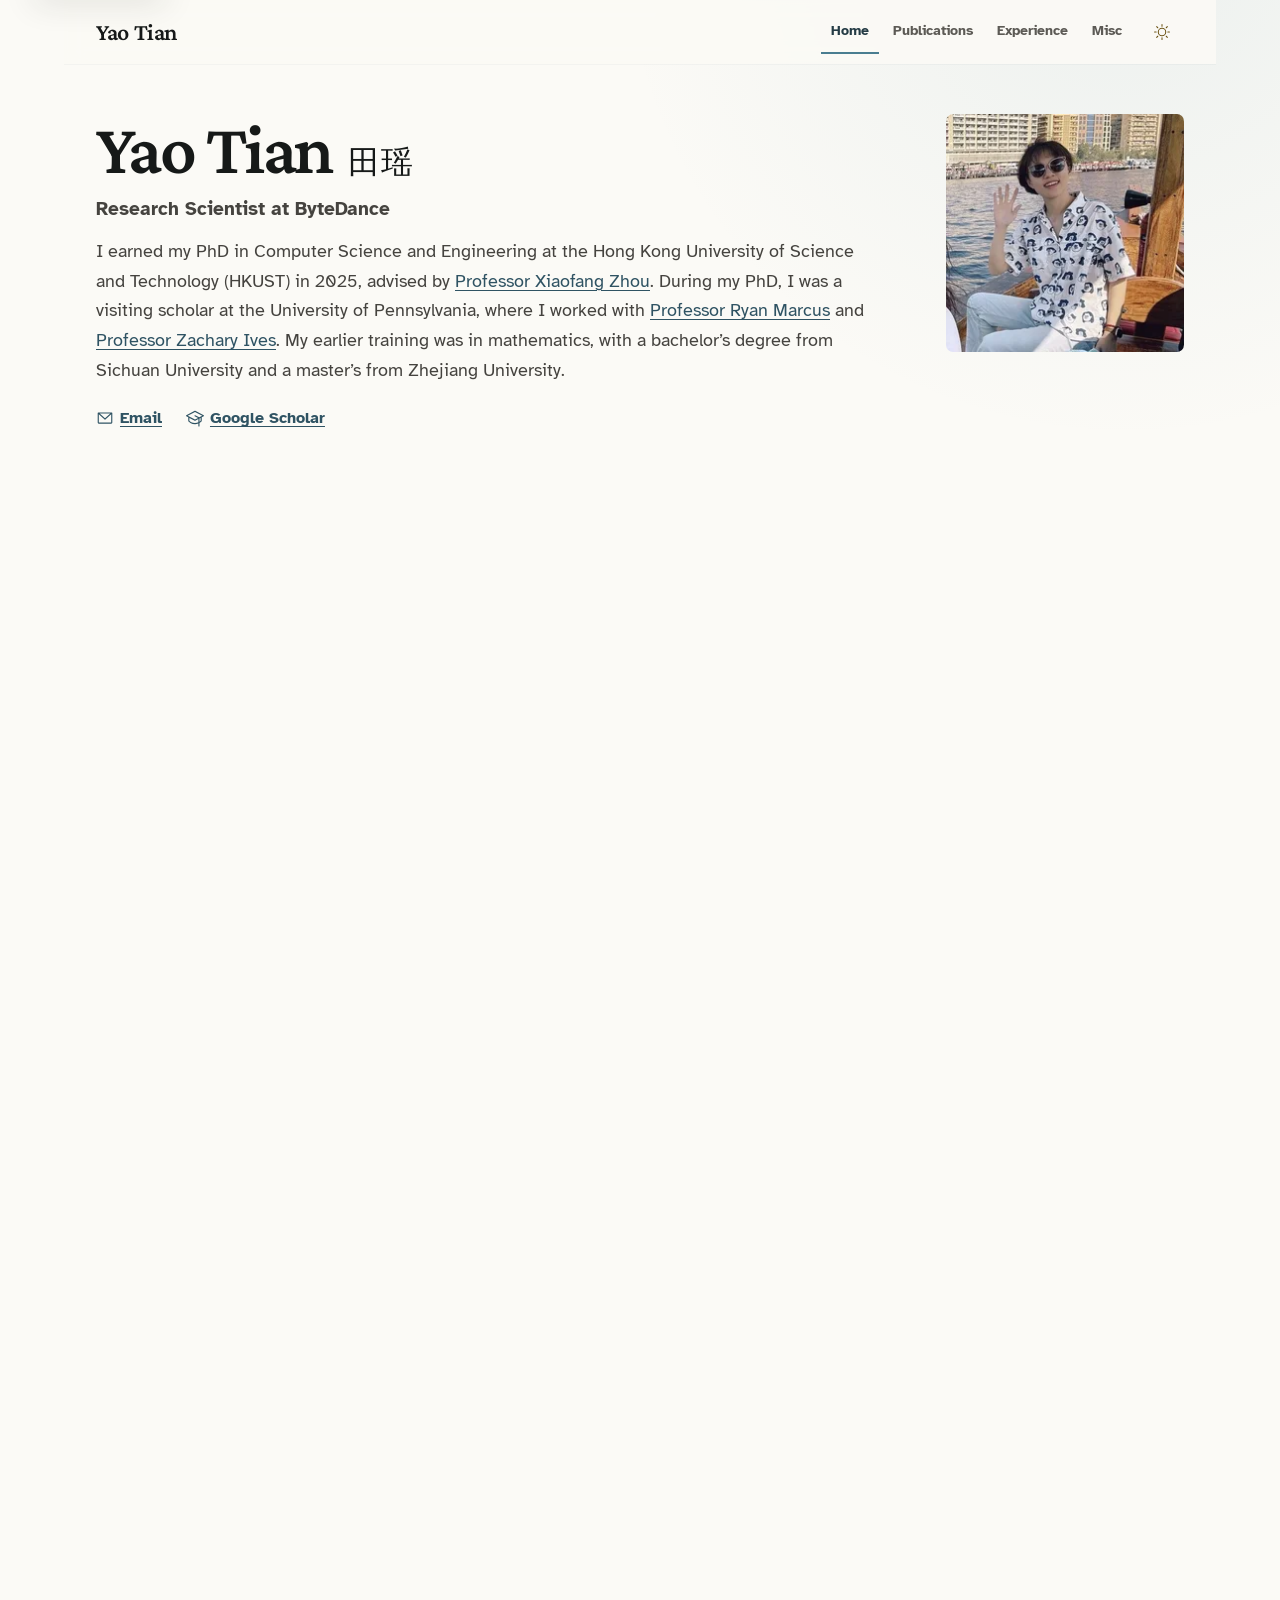
==== commit af0b0568: "Update featured publications on the homepage preview" ====
--- a/index.html
+++ b/index.html
@@ -34,6 +34,7 @@
           event.newDocument.documentElement.dataset.theme = currentTheme;
         });
       })();
-    </script><link rel="stylesheet" href="_astro/_astro_assets.BHsrmB4F.css"><link rel="stylesheet" href="_astro/honors.DX67BS2h.css"><link rel="stylesheet" href="_astro/index.BBEaDzOi.css"><link rel="stylesheet" href="_astro/Layout.CSDSGeiR.css"><script type="module">"use strict";(()=>{var v={},d=new Set,c=new WeakSet,l=!0,m="hover",f=!1;function g(e){f||(f=!0,l??=e?.prefetchAll??!1,m??=e?.defaultStrategy??"hover",p(),w(),E(),y())}function p(){for(let e of["touchstart","mousedown"])document.addEventListener(e,t=>{let n=t.target.closest("a");i(n,"tap")&&s(n.href,{ignoreSlowConnection:!0})},{passive:!0})}function w(){let e;document.body.addEventListener("focusin",o=>{let r=o.target.closest("a");i(r,"hover")&&t(r.href)},{passive:!0}),document.body.addEventListener("focusout",n,{passive:!0}),u(()=>{for(let o of document.getElementsByTagName("a"))c.has(o)||i(o,"hover")&&(c.add(o),o.addEventListener("mouseenter",r=>t(r.currentTarget.href),{passive:!0}),o.addEventListener("mouseleave",n,{passive:!0}))});function t(o){e&&clearTimeout(e),e=setTimeout(()=>{s(o)},80)}function n(){e&&=(clearTimeout(e),0)}}function E(){let e;u(()=>{for(let t of document.getElementsByTagName("a"))c.has(t)||i(t,"viewport")&&(c.add(t),e??=b(),e.observe(t))})}function b(){let e=new WeakMap;return new IntersectionObserver((t,n)=>{for(let o of t){let r=o.target,a=e.get(r);o.isIntersecting?(a&&clearTimeout(a),e.set(r,setTimeout(()=>{n.unobserve(r),e.delete(r),s(r.href)},300))):a&&(clearTimeout(a),e.delete(r))}})}function y(){u(()=>{for(let e of document.getElementsByTagName("a"))i(e,"load")&&s(e.href)})}function s(e,t){e=e.replace(/#.*/,"");let n=t?.ignoreSlowConnection??!1;if(T(e,n))if(d.add(e),document.createElement("link").relList?.supports?.("prefetch")){let o=document.createElement("link");o.rel="prefetch",o.setAttribute("href",e),document.head.append(o)}else{let o=new Headers;for(let[r,a]of Object.entries(v))o.set(r,a);fetch(e,{priority:"low",headers:o}).catch(()=>{})}}function T(e,t){if(!navigator.onLine||!t&&h())return!1;try{let n=new URL(e,location.href);return location.origin===n.origin&&(location.pathname!==n.pathname||location.search!==n.search)&&!d.has(e)}catch{}return!1}function i(e,t){if(e?.tagName!=="A")return!1;let n=e.dataset.astroPrefetch;return n==="false"?!1:t==="tap"&&(n!=null||l)&&h()?!0:n==null&&l||n===""?t===m:n===t}function h(){if("connection"in navigator){let e=navigator.connection;return e.saveData||/2g/.test(e.effectiveType)}return!1}function u(e){e();let t=!1;document.addEventListener("astro:page-load",()=>{if(!t){t=!0;return}e()}),new MutationObserver(n=>{for(let o of n)for(let r of o.addedNodes)if(r instanceof Element&&(r.tagName==="A"||r.querySelector?.("a"))){e();return}}).observe(document.body,{childList:!0,subtree:!0})}g();})();
-</script></head><body class="min-h-[100dvh] bg-paper-50 text-ink-900 font-sans transition-colors duration-200 dark:bg-ink-950 dark:text-paper-100"><a href="#main-content" class="fixed left-4 top-0 z-[100] inline-flex min-h-11 -translate-y-full items-center rounded-lg bg-accent-800 px-4 py-2 text-sm font-bold text-white no-underline shadow-lg transition-transform focus:translate-y-3">Skip to main content</a><div class="mx-auto flex min-h-[100dvh] max-w-6xl flex-col px-4 sm:px-6 md:px-8"><header class="site-header liquid-glass-bar sticky top-0 z-40 -mx-4 mb-5 border-b px-4 sm:-mx-6 sm:px-6 md:-mx-8 md:px-8"><div class="relative flex min-h-16 items-center justify-between gap-4 py-1.5"><a data-site-title class="group inline-flex min-h-11 min-w-0 items-center rounded-md text-ink-950 no-underline dark:text-paper-50" href="index.html"><span class="truncate font-heading text-2xl font-semibold tracking-[-0.015em]">Yao Tian</span></a><!-- Desktop navigation and actions --><div class="desktop-nav-shell hidden lg:flex"><nav aria-label="Primary navigation"><ul class="m-0 flex list-none items-center gap-1 p-0"><li><a class="desktop-nav-link inline-flex min-h-11 items-center px-2.5 text-sm font-bold no-underline transition-colors duration-150 text-accent-900 dark:text-accent-100" href="index.html" aria-current="page">Home</a></li><li><a class="desktop-nav-link inline-flex min-h-11 items-center px-2.5 text-sm font-bold no-underline transition-colors duration-150 text-ink-600 hover:text-ink-950 dark:text-paper-400 dark:hover:text-paper-100" href="publications/index.html">Publications</a></li><li><a class="desktop-nav-link inline-flex min-h-11 items-center px-2.5 text-sm font-bold no-underline transition-colors duration-150 text-ink-600 hover:text-ink-950 dark:text-paper-400 dark:hover:text-paper-100" href="cv/index.html">Experience</a></li><li><a class="desktop-nav-link inline-flex min-h-11 items-center px-2.5 text-sm font-bold no-underline transition-colors duration-150 text-ink-600 hover:text-ink-950 dark:text-paper-400 dark:hover:text-paper-100" href="misc/index.html">Misc</a></li></ul></nav><button type="button" data-theme-toggle class="glass-control theme-switch-button inline-flex shrink-0 cursor-pointer items-center justify-center text-ink-600 dark:text-paper-300" aria-label="Switch to dark mode" title="Switch to dark mode"><span class="theme-switch-visual" aria-hidden="true"><span class="theme-switch-thumb"></span><span class="theme-switch-icon theme-switch-icon-sun i-ph-sun"></span><span class="theme-switch-icon theme-switch-icon-moon i-ph-moon"></span></span></button></div><!-- Mobile menu button --><button type="button" id="mobile-menu-toggle" class="icon-button z-50 lg:hidden" aria-label="Open navigation menu" aria-controls="mobile-menu" aria-expanded="false"><span class="sr-only">Toggle menu</span><span id="icon-menu" class="i-ph-list-bold text-xl transition-transform duration-200" aria-hidden="true"></span><span id="icon-close" class="i-ph-x-bold hidden text-xl transition-transform duration-200" aria-hidden="true"></span></button><!-- Mobile dropdown menu --><div id="mobile-menu" hidden class="glass-popover invisible absolute inset-x-0 top-full z-40 mt-2 max-h-[calc(100dvh-5rem)] w-auto max-w-none origin-top scale-95 overflow-y-auto overscroll-contain rounded-xl p-2 opacity-0 transition-[opacity,transform,visibility] duration-200 sm:left-auto sm:w-64 sm:max-w-[calc(100vw-2rem)] sm:origin-top-right lg:hidden"><nav aria-label="Mobile navigation"><ul class="m-0 flex list-none flex-col gap-1 p-0"><li><a class="glass-nav-link flex min-h-11 items-center rounded-[0.625rem] border border-transparent px-3 text-sm font-bold no-underline transition-colors glass-active text-accent-900 dark:text-accent-100" href="index.html" aria-current="page">Home</a></li><li><a class="glass-nav-link flex min-h-11 items-center rounded-[0.625rem] border border-transparent px-3 text-sm font-bold no-underline transition-colors text-ink-700 hover:bg-accent-50/75 hover:text-ink-950 dark:text-paper-300 dark:hover:bg-accent-900/35 dark:hover:text-paper-50" href="publications/index.html">Publications</a></li><li><a class="glass-nav-link flex min-h-11 items-center rounded-[0.625rem] border border-transparent px-3 text-sm font-bold no-underline transition-colors text-ink-700 hover:bg-accent-50/75 hover:text-ink-950 dark:text-paper-300 dark:hover:bg-accent-900/35 dark:hover:text-paper-50" href="cv/index.html">Experience</a></li><li><a class="glass-nav-link flex min-h-11 items-center rounded-[0.625rem] border border-transparent px-3 text-sm font-bold no-underline transition-colors text-ink-700 hover:bg-accent-50/75 hover:text-ink-950 dark:text-paper-300 dark:hover:bg-accent-900/35 dark:hover:text-paper-50" href="misc/index.html">Misc</a></li></ul></nav><div class="mt-2 border-t border-paper-300 pt-2 dark:border-ink-700"><button type="button" data-theme-toggle class="glass-control theme-menu-button flex min-h-11 w-full cursor-pointer items-center gap-2 text-left text-sm font-bold text-ink-700 transition-colors dark:text-paper-300" aria-label="Switch to dark mode" title="Switch to dark mode"><span data-theme-label class="whitespace-nowrap">Dark mode</span><span class="theme-switch-visual" aria-hidden="true"><span class="theme-switch-thumb"></span><span class="theme-switch-icon theme-switch-icon-sun i-ph-sun"></span><span class="theme-switch-icon theme-switch-icon-moon i-ph-moon"></span></span></button></div></div></div></header><main id="main-content" tabindex="-1" class="flex-1 space-y-6 sm:space-y-7"><div class="home-page" data-astro-cid-lcdefpme><section class="intro" aria-labelledby="name" data-astro-cid-lcdefpme><h1 id="name" class="name font-heading font-semibold text-ink-950 dark:text-paper-50" data-astro-cid-lcdefpme>Yao Tian <span lang="zh-Hans" class="chinese-name" data-astro-cid-lcdefpme>田瑶</span></h1><p class="position font-semibold text-ink-700 dark:text-paper-200" data-astro-cid-lcdefpme>Research Scientist at ByteDance</p><img src="_astro/yao-tian-profile.BlOzHaRx_RGnts.webp" srcset="_astro/yao-tian-profile.BlOzHaRx_EJ965.webp 128w, _astro/yao-tian-profile.BlOzHaRx_1YlKBq.webp 240w, _astro/yao-tian-profile.BlOzHaRx_ZgsGpo.webp 384w, _astro/yao-tian-profile.BlOzHaRx_RGnts.webp 512w" alt="Yao Tian on a boat by the waterfront" sizes="(min-width: 760px) 238px, (min-width: 400px) 108px, 84px" loading="eager" fetchpriority="high" data-astro-cid-lcdefpme="true" decoding="async" width="512" height="512" class="portrait"><div class="introduction" data-astro-cid-lcdefpme><p class="text-ink-700 dark:text-paper-300" data-astro-cid-lcdefpme>I earned my PhD in Computer Science and Engineering at the Hong Kong University of Science and Technology (HKUST) in 2025, advised by <a href="https://sites.google.com/view/xiaofang-zhou" class="text-accent-700 dark:text-accent-300" data-astro-cid-anicp2yr>Professor Xiaofang Zhou</a>. During my PhD, I was a visiting scholar at the University of Pennsylvania, where I worked with <a href="https://rmarcus.info/blog/" class="text-accent-700 dark:text-accent-300" data-astro-cid-anicp2yr>Professor Ryan Marcus</a> and <a href="https://www.cis.upenn.edu/~zives/" class="text-accent-700 dark:text-accent-300" data-astro-cid-anicp2yr>Professor Zachary Ives</a>. My earlier training was in mathematics, with a bachelor’s degree from Sichuan University and a master’s from Zhejiang University.</p><div class="contact flex flex-wrap items-center gap-x-6" data-astro-cid-lcdefpme><a href="mailto:yao.tian@bytedance.com" class="contact-link text-accent-700 dark:text-accent-300" data-astro-cid-lcdefpme><span class="i-ph-envelope-simple" aria-hidden="true" data-astro-cid-lcdefpme></span>Email</a><a href="https://scholar.google.com/citations?user=LUUuz4sAAAAJ" class="contact-link text-accent-700 dark:text-accent-300" data-astro-cid-lcdefpme><span class="i-ph-graduation-cap" aria-hidden="true" data-astro-cid-lcdefpme></span>Google Scholar</a></div></div></section><div id="research-interests" class="mt-9 sm:mt-11" data-astro-cid-lcdefpme><div class="page-stack"><div class="space-y-12 sm:space-y-14"><!-- Profile / Academic Snapshot Section --><section id="profile" class="content-section scroll-mt-24 space-y-4"><header class="border-b border-paper-300/90 pb-3 dark:border-ink-700"><h2 id="research-areas" class="section-heading">Research Interests</h2></header><dl class="grid grid-cols-1 gap-4 sm:grid-cols-2"><div class="surface-card flex flex-col p-5 sm:p-6"><dt class="font-heading text-xl sm:text-2xl font-semibold text-ink-950 dark:text-paper-50 leading-tight">Large-Scale Vector Search</dt><dd class="mx-0 mt-2 flex flex-1 flex-col gap-3"><p class="text-base text-ink-800 dark:text-paper-200 leading-relaxed">How can we balance latency, accuracy, and memory use when searching high-dimensional embeddings at trillion scale?</p><p class="text-base text-ink-600 dark:text-paper-300 leading-snug">Vector quantization · Locality-sensitive hashing · Proximity graph · Multi-vector retrieval · Hybrid search</p><div class="selected-works mt-auto flex flex-wrap items-baseline gap-x-3 gap-y-1 text-sm leading-relaxed"><span class="text-ink-600 dark:text-paper-300">Selected work</span><ul class="m-0 flex list-none flex-wrap gap-x-2 p-0"><li class="inline-flex items-baseline gap-2"><a href="publications/index.html#tian2026ubase" title="UBASE: An AI Search Engine for Trillion-Scale Vector Data Management" class="font-medium text-accent-700 underline underline-offset-3 hover:decoration-2 dark:text-accent-300">UBASE</a></li><li class="inline-flex items-baseline gap-2"><span aria-hidden="true" class="text-ink-500 dark:text-paper-400">·</span><a href="publications/index.html#tian2022dblsh" title="DB-LSH: Locality-Sensitive Hashing with Query-based Dynamic Bucketing" class="font-medium text-accent-700 underline underline-offset-3 hover:decoration-2 dark:text-accent-300">DB-LSH</a></li><li class="inline-flex items-baseline gap-2"><span aria-hidden="true" class="text-ink-500 dark:text-paper-400">·</span><a href="publications/index.html#tian2026gem" title="GEM: A Native Graph-based Index for Multi-Vector Retrieval" class="font-medium text-accent-700 underline underline-offset-3 hover:decoration-2 dark:text-accent-300">GEM</a></li><li class="inline-flex items-baseline gap-2"><span aria-hidden="true" class="text-ink-500 dark:text-paper-400">·</span><a href="publications/index.html#zhao2023annindex" title="Towards Efficient Index Construction and Approximate Nearest Neighbor Search in High-Dimensional Spaces" class="font-medium text-accent-700 underline underline-offset-3 hover:decoration-2 dark:text-accent-300">LSH-APG</a></li></ul></div></dd></div><div class="surface-card flex flex-col p-5 sm:p-6"><dt class="font-heading text-xl sm:text-2xl font-semibold text-ink-950 dark:text-paper-50 leading-tight">Learned Query Optimization</dt><dd class="mx-0 mt-2 flex flex-1 flex-col gap-3"><p class="text-base text-ink-800 dark:text-paper-200 leading-relaxed">How can a database learn from past queries to choose better execution plans for new ones?</p><p class="text-base text-ink-600 dark:text-paper-300 leading-snug">Automatic database tuning · Learned query optimization · Adaptive query execution · Learned index</p><div class="selected-works mt-auto flex flex-wrap items-baseline gap-x-3 gap-y-1 text-sm leading-relaxed"><span class="text-ink-600 dark:text-paper-300">Selected work</span><ul class="m-0 flex list-none flex-wrap gap-x-2 p-0"><li class="inline-flex items-baseline gap-2"><a href="publications/index.html#tian2022learnedindex" title="A Learned Index for Exact Similarity Search in Metric Spaces" class="font-medium text-accent-700 underline underline-offset-3 hover:decoration-2 dark:text-accent-300">LIMS</a></li><li class="inline-flex items-baseline gap-2"><span aria-hidden="true" class="text-ink-500 dark:text-paper-400">·</span><a href="publications/index.html#tian2024learnedcuckoofilter" title="A Learned Cuckoo Filter for Approximate Membership Queries over Variable-sized Sliding Windows on Data Streams" class="font-medium text-accent-700 underline underline-offset-3 hover:decoration-2 dark:text-accent-300">LCF</a></li><li class="inline-flex items-baseline gap-2"><span aria-hidden="true" class="text-ink-500 dark:text-paper-400">·</span><a href="publications/index.html#yi2025lowrank" title="Low Rank Learning for Offline Query Optimization" class="font-medium text-accent-700 underline underline-offset-3 hover:decoration-2 dark:text-accent-300">LimeQO</a></li></ul></div></dd></div><div class="surface-card flex flex-col p-5 sm:p-6"><dt class="font-heading text-xl sm:text-2xl font-semibold text-ink-950 dark:text-paper-50 leading-tight">Retrieval-Augmented Generation</dt><dd class="mx-0 mt-2 flex flex-1 flex-col gap-3"><p class="text-base text-ink-800 dark:text-paper-200 leading-relaxed">How can agents organize past experience and retrieve the context they need for future decisions?</p><p class="text-base text-ink-600 dark:text-paper-300 leading-snug">Long-term multimodal agent memory · Group memory · Analytic memory · Agentic search</p><div class="selected-works mt-auto flex flex-wrap items-baseline gap-x-3 gap-y-1 text-sm leading-relaxed"><span class="text-ink-600 dark:text-paper-300">Selected work</span><ul class="m-0 flex list-none flex-wrap gap-x-2 p-0"><li class="inline-flex items-baseline gap-2"><a href="publications/index.html#tian2026beyondretrieval" title="Beyond Retrieval: Analytic Memory for Multimodal Agents" class="font-medium text-accent-700 underline underline-offset-3 hover:decoration-2 dark:text-accent-300">AdaMM</a></li><li class="inline-flex items-baseline gap-2"><span aria-hidden="true" class="text-ink-500 dark:text-paper-400">·</span><a href="publications/index.html#tian2026igmem" title="IGMem: Interaction-Grounded Memory for Multimodal Multi-Party Conversations" class="font-medium text-accent-700 underline underline-offset-3 hover:decoration-2 dark:text-accent-300">IGMem</a></li><li class="inline-flex items-baseline gap-2"><span aria-hidden="true" class="text-ink-500 dark:text-paper-400">·</span><a href="publications/index.html#huang2026gator" title="GATOR: Granularity-Aware Token-Optimized Routing for Efficient Multimodal Retrieval" class="font-medium text-accent-700 underline underline-offset-3 hover:decoration-2 dark:text-accent-300">GATOR</a></li><li class="inline-flex items-baseline gap-2"><span aria-hidden="true" class="text-ink-500 dark:text-paper-400">·</span><a href="publications/index.html#xie2026docnavrag" title="DocNavRAG: Document-Structured Graph RAG with Stateful Evidence Construction for Complex Document Question Answering" class="font-medium text-accent-700 underline underline-offset-3 hover:decoration-2 dark:text-accent-300">DocNavRAG</a></li></ul></div></dd></div><div class="surface-card flex flex-col p-5 sm:p-6"><dt class="font-heading text-xl sm:text-2xl font-semibold text-ink-950 dark:text-paper-50 leading-tight">LLM-Powered Data Systems</dt><dd class="mx-0 mt-2 flex flex-1 flex-col gap-3"><p class="text-base text-ink-800 dark:text-paper-200 leading-relaxed">How can AI uncover the know-how in data and use what it learns to improve itself?</p><p class="text-base text-ink-600 dark:text-paper-300 leading-snug">Data intelligence · Knowledge consolidation · Agent harnesses · Agent self-evolution · Recursive self-improvement</p><div class="selected-works mt-auto flex flex-wrap items-baseline gap-x-3 gap-y-1 text-sm leading-relaxed"><span class="text-ink-600 dark:text-paper-300">Selected work</span><ul class="m-0 flex list-none flex-wrap gap-x-2 p-0"><li class="inline-flex items-baseline gap-2"><a href="publications/index.html#yang2026rwttt" title="RW-TTT: Batched Serving for Request-Owned Test-Time Training State" class="font-medium text-accent-700 underline underline-offset-3 hover:decoration-2 dark:text-accent-300">RW-TTT</a></li><li class="inline-flex items-baseline gap-2"><span aria-hidden="true" class="text-ink-500 dark:text-paper-400">·</span><a href="publications/index.html#khan2025llmvectordata" title="LLM + Vector Data: Coupling of Large Language Models with Vector Data Management for Enhancing Data Science" class="font-medium text-accent-700 underline underline-offset-3 hover:decoration-2 dark:text-accent-300">LLM + Vector Data</a></li><li class="inline-flex items-baseline gap-2"><span aria-hidden="true" class="text-ink-500 dark:text-paper-400">·</span><span class="text-ink-700 dark:text-paper-200">AutoIA</span></li></ul></div></dd></div></dl></section><section id="news" aria-labelledby="news-heading" data-astro-cid-vm6j4uit><h2 id="news-heading" class="section-heading" data-astro-cid-vm6j4uit>News</h2><ol role="list" class="timeline" data-astro-cid-rqg5okp4><li data-astro-cid-rqg5okp4><time datetime="2026-11" class="text-ink-600 dark:text-paper-400" data-astro-cid-rqg5okp4>Nov 2026</time><p class="event text-ink-700 dark:text-paper-300" data-astro-cid-rqg5okp4>Our paper on <a href="https://doi.org/10.1145/3828523.3857093" class="text-accent-700 dark:text-accent-300" data-astro-cid-rqg5okp4>UBASE</a>, an AI search engine for trillion-scale vector data management at ByteDance, will be presented at ATC 2026.</p></li><li data-astro-cid-rqg5okp4><time datetime="2026-11" class="text-ink-600 dark:text-paper-400" data-astro-cid-rqg5okp4>Nov 2026</time><p class="event text-ink-700 dark:text-paper-300" data-astro-cid-rqg5okp4>I serve as an Industry Track Chair for <a href="https://adma2026.github.io/organisation_committee.html" class="text-accent-700 dark:text-accent-300" data-astro-cid-rqg5okp4>ADMA 2026</a> in Hong Kong.</p></li><li data-astro-cid-rqg5okp4><time datetime="2026-10" class="text-ink-600 dark:text-paper-400" data-astro-cid-rqg5okp4>Oct 2026</time><p class="event text-ink-700 dark:text-paper-300" data-astro-cid-rqg5okp4>Our paper on <a href="https://aclanthology.org/2026.emnlp-main.232/" class="text-accent-700 dark:text-accent-300" data-astro-cid-rqg5okp4>RW-TTT</a>, which batches LLM requests while keeping their test-time training updates separate, will be presented at EMNLP 2026.</p></li><li data-astro-cid-rqg5okp4><time datetime="2026-08" class="text-ink-600 dark:text-paper-400" data-astro-cid-rqg5okp4>Aug 2026</time><p class="event text-ink-700 dark:text-paper-300" data-astro-cid-rqg5okp4>Our new preprint introduces <a href="https://arxiv.org/abs/2608.01565" class="text-accent-700 dark:text-accent-300" data-astro-cid-rqg5okp4>DocNavRAG</a>, which helps agents follow a document’s structure to gather evidence for complex questions.</p></li><li data-astro-cid-rqg5okp4><time datetime="2026-07" class="text-ink-600 dark:text-paper-400" data-astro-cid-rqg5okp4>Jul 2026</time><p class="event text-ink-700 dark:text-paper-300" data-astro-cid-rqg5okp4>Our preprint on <a href="https://arxiv.org/abs/2607.29440" class="text-accent-700 dark:text-accent-300" data-astro-cid-rqg5okp4>AdaMM</a> is now on arXiv. It shows how multimodal agents can retrieve, aggregate, and compare observations across interactions.</p></li></ol><details class="older-news" data-astro-cid-vm6j4uit><summary class="text-accent-700 dark:text-accent-300" data-astro-cid-vm6j4uit><span class="show-label" data-astro-cid-vm6j4uit>Show older news</span><span class="hide-label" data-astro-cid-vm6j4uit>Hide older news</span></summary><ol role="list" class="timeline" start="6" data-astro-cid-rqg5okp4><li data-astro-cid-rqg5okp4><time datetime="2026-06" class="text-ink-600 dark:text-paper-400" data-astro-cid-rqg5okp4>Jun 2026</time><p class="event text-ink-700 dark:text-paper-300" data-astro-cid-rqg5okp4>Our paper on <a href="https://doi.org/10.1145/3802065" class="text-accent-700 dark:text-accent-300" data-astro-cid-rqg5okp4>GEM</a>, a graph index that links similar sets of vectors for multi-vector search, will be presented at SIGMOD 2026.</p></li><li data-astro-cid-rqg5okp4><time datetime="2025-09" class="text-ink-600 dark:text-paper-400" data-astro-cid-rqg5okp4>Sep 2025</time><p class="event text-ink-700 dark:text-paper-300" data-astro-cid-rqg5okp4>I joined ByteDance as a Research Scientist in Shenzhen.</p></li></ol></details></section><section id="selected-publications" aria-labelledby="selected-publications-heading" class="scroll-mt-24 space-y-4" data-astro-cid-lcdefpme><h2 id="selected-publications-heading" class="section-heading" data-astro-cid-lcdefpme>Selected Publications</h2><ul class="featured-list" data-astro-cid-lcdefpme><li class="featured-paper" data-astro-cid-lcdefpme><div class="featured-copy" data-astro-cid-lcdefpme><p class="font-sans text-sm font-semibold text-ink-600 dark:text-paper-400" data-astro-cid-lcdefpme>ATC 2026</p><h3 class="mt-1 font-heading font-semibold leading-tight" data-astro-cid-lcdefpme><a class="group text-accent-700 dark:text-accent-300" href="https://doi.org/10.1145/3828523.3857093" data-astro-cid-lcdefpme><span class="block text-3xl group-hover:underline" data-astro-cid-lcdefpme>UBASE</span><span class="sr-only" data-astro-cid-lcdefpme>: </span><span class="mt-1 block text-lg text-ink-800 dark:text-paper-200" data-astro-cid-lcdefpme>An AI Search Engine for Trillion-Scale Vector Data Management at ByteDance</span></a></h3><p class="mt-2 text-base leading-relaxed text-ink-700 dark:text-paper-300 sm:text-lg" data-astro-cid-lcdefpme>To search nearly a trillion vectors at ByteDance, UBASE builds graph indexes directly on compressed vectors and caches frequently accessed SSD records in memory.</p></div><figure class="featured-figure" data-astro-cid-lcdefpme><a class="figure-zoom rounded-md border border-paper-300 bg-white dark:border-ink-600" href="_astro/tian2026ubase.GlvSdMrD.png" aria-label="Open the full-size UBASE figure" data-astro-cid-lcdefpme><img src="_astro/tian2026ubase.GlvSdMrD_ZgVNlf.webp" srcset="_astro/tian2026ubase.GlvSdMrD_Z1PK9Dy.webp 320w, _astro/tian2026ubase.GlvSdMrD_Zpcfju.webp 576w, _astro/tian2026ubase.GlvSdMrD_ZgVNlf.webp 983w" alt="UBASE system architecture showing the control plane, coordinate service, hybrid query engine, adaptive storage engine, and machine learning services." loading="lazy" sizes="(min-width: 640px) 285px, 94vw" data-astro-cid-lcdefpme="true" decoding="async" width="983" height="676"></a><figcaption class="mt-1.5 flex flex-wrap gap-x-3 gap-y-1 font-sans text-xs text-ink-600 dark:text-paper-400" data-astro-cid-lcdefpme><a href="https://arxiv.org/html/2608.30607v3#S3.F5" title="Figure 5, “System architecture of UBASE,” reproduced in full from Yao Tian, Yuncheng Lu, Liyao Xiong, Yuming Xu, Hao Zhang, Weichen Zhao, Xi Zhao, Bo Kuang, Dongyu Wang, Jiehui Li, Yakun Li, and Lei Zhang, SIGOPS ATC 2026. © 2026 the authors. CC BY-NC-ND 4.0." class="underline underline-offset-2" data-astro-cid-lcdefpme>Fig. 5 · UBASE system architecture</a><a href="https://creativecommons.org/licenses/by-nc-nd/4.0/" rel="license" class="whitespace-nowrap underline underline-offset-2" data-astro-cid-lcdefpme>Tian et al. · CC BY-NC-ND 4.0</a></figcaption></figure></li><li class="featured-paper" data-astro-cid-lcdefpme><div class="featured-copy" data-astro-cid-lcdefpme><p class="font-sans text-sm font-semibold text-ink-600 dark:text-paper-400" data-astro-cid-lcdefpme>ICDE 2022</p><h3 class="mt-1 font-heading font-semibold leading-tight" data-astro-cid-lcdefpme><a class="group text-accent-700 dark:text-accent-300" href="https://doi.org/10.1109/ICDE53745.2022.00214" data-astro-cid-lcdefpme><span class="block text-3xl group-hover:underline" data-astro-cid-lcdefpme>DB-LSH</span><span class="sr-only" data-astro-cid-lcdefpme>: </span><span class="mt-1 block text-lg text-ink-800 dark:text-paper-200" data-astro-cid-lcdefpme>Locality-Sensitive Hashing with Query-based Dynamic Bucketing</span></a></h3><p class="mt-2 text-base leading-relaxed text-ink-700 dark:text-paper-300 sm:text-lg" data-astro-cid-lcdefpme>DB-LSH forms hash buckets around each query to find nearby vectors, avoiding the cost of storing separate hash tables for different bucket widths.</p></div><figure class="featured-figure" data-astro-cid-lcdefpme><a class="figure-zoom rounded-md border border-paper-300 bg-white dark:border-ink-600" href="_astro/tian2022dblsh.4Y32tjWp.png" aria-label="Open the full-size DB-LSH figure" data-astro-cid-lcdefpme><img src="_astro/tian2022dblsh.4Y32tjWp_Z1IIHPw.webp" srcset="_astro/tian2022dblsh.4Y32tjWp_Z22cc4f.webp 320w, _astro/tian2022dblsh.4Y32tjWp_hlKuP.webp 576w, _astro/tian2022dblsh.4Y32tjWp_Z1IIHPw.webp 578w" alt="Example of a projected point set and the competing search regions around the query, including the red, query-centered DB-LSH bucket." loading="lazy" sizes="(min-width: 640px) 285px, 94vw" data-astro-cid-lcdefpme="true" decoding="async" width="578" height="584"></a><figcaption class="mt-1.5 flex flex-wrap gap-x-3 gap-y-1 font-sans text-xs text-ink-600 dark:text-paper-400" data-astro-cid-lcdefpme><a href="https://arxiv.org/pdf/2207.07823#page=5" title="Figure 2, Yao Tian et al., ICDE 2022." class="underline underline-offset-2" data-astro-cid-lcdefpme>Fig. 2 · The red bucket centers on the query</a></figcaption></figure></li></ul><a class="inline-block text-sm font-medium text-accent-700 underline underline-offset-3 dark:text-accent-300" href="publications/index.html" data-astro-cid-lcdefpme>All publications <span aria-hidden="true" data-astro-cid-lcdefpme>→</span></a></section><section id="selected-awards" aria-labelledby="awards-heading" class="scroll-mt-24 space-y-4" data-astro-cid-lcdefpme><h2 id="awards-heading" class="section-heading" data-astro-cid-lcdefpme>Selected Honors &amp; Awards</h2><ul class="list-disc space-y-2 pl-5 text-base leading-relaxed text-ink-700 marker:text-accent-600 dark:text-paper-300 dark:marker:text-accent-300 sm:text-lg" data-astro-cid-lcdefpme><li data-astro-cid-lcdefpme>ByteDance Soaring Star Talent Program<span lang="zh-Hans" data-astro-cid-lcdefpme>（筋斗云人才计划）</span></li><li data-astro-cid-lcdefpme>National Scholarship<span lang="zh-Hans" data-astro-cid-lcdefpme>（国家奖学金， Top 1%）</span></li><li data-astro-cid-lcdefpme>First Prize, Chinese Mathematics Competition<span lang="zh-Hans" data-astro-cid-lcdefpme>（全国大学生数学竞赛专业组一等奖）</span></li></ul><a class="inline-block text-sm font-medium text-accent-700 underline underline-offset-3 dark:text-accent-300" href="cv/index.html#honors-awards" data-astro-cid-lcdefpme>All honors &amp; awards <span aria-hidden="true" data-astro-cid-lcdefpme>→</span></a></section><section id="connect-internships" aria-labelledby="connect-heading" class="scroll-mt-24 space-y-4" data-astro-cid-lcdefpme><h2 id="connect-heading" class="section-heading" data-astro-cid-lcdefpme>Connect &amp; Internships</h2><div class="space-y-2 text-base leading-relaxed text-ink-700 dark:text-paper-300 sm:text-lg" data-astro-cid-lcdefpme><p data-astro-cid-lcdefpme>I’m always happy to exchange ideas, discuss research, and explore collaborations on AI and data systems. Feel free to reach out!</p><p data-astro-cid-lcdefpme>If you’re interested in a research internship at ByteDance in Shenzhen, feel free to email me.</p></div></section><!-- Dual Track 1: Appointments (Experience) & Degrees (Education) --><!-- Dual Track 2: Academic Service & Honors / First Custom Section --><!-- Remaining Custom Sections (if any) --></div></div></div></div></main><footer class="site-footer mt-8 border-t border-paper-300 pt-6 text-sm text-ink-600 dark:border-ink-700 dark:text-paper-400 sm:mt-10"><div class="flex flex-col gap-4 sm:flex-row sm:items-center sm:justify-between"><p class="m-0 ml-auto text-right">&copy; 2026 Yao Tian. All rights reserved.</p></div></footer></div><!-- Mobile floating back-to-top action --><div class="mobile-safe-action fixed z-50 md:hidden"><button type="button" id="back-to-top" tabindex="-1" class="icon-button pointer-events-none translate-y-4 opacity-0 duration-300 data-[visible=true]:pointer-events-auto data-[visible=true]:translate-y-0 data-[visible=true]:opacity-100" aria-label="Back to top" title="Back to top"><span class="i-ph-arrow-up-bold text-lg" aria-hidden="true"></span></button></div><script type="module">"use strict";(()=>{var b="site-theme",c;function v(e){return e?"auto":"smooth"}function E(e,t){e.setAttribute("data-visible",String(t)),e.tabIndex=t?0:-1}function L(){try{let e=localStorage.getItem(b);return e==="dark"||e==="light"?e:null}catch{return null}}function g(){return document.documentElement.classList.contains("dark")?"dark":"light"}function p(e,t){let n=t==="dark"?"light":"dark",i=`Switch to ${n} mode`,o=`${n==="dark"?"Dark":"Light"} mode`;e.querySelectorAll("[data-theme-toggle]").forEach(a=>{a.setAttribute("aria-label",i),a.setAttribute("title",i),a.querySelectorAll("[data-theme-label]").forEach(l=>{l.textContent=o})})}function s(e,t=document){document.documentElement.classList.toggle("dark",e==="dark"),document.documentElement.dataset.theme=e,p(t,e)}function w(e,t){s(g(),e),e.querySelectorAll("[data-theme-toggle]").forEach(n=>{n.addEventListener("click",()=>{let i=g()==="dark"?"light":"dark";s(i,e);try{localStorage.setItem(b,i)}catch{}},{signal:t})})}function k(e,t){window.matchMedia&&window.matchMedia("(prefers-color-scheme: dark)").addEventListener("change",n=>{L()||s(n.matches?"dark":"light",e)},{signal:t})}function y(e){let t=document.getElementById("mobile-menu-toggle"),n=document.getElementById("mobile-menu"),i=document.getElementById("icon-menu"),o=document.getElementById("icon-close");if(!t||!n||!i||!o)return;let a=d=>{let r=d?"Close navigation menu":"Open navigation menu";t.setAttribute("aria-label",r),t.setAttribute("title",r)},l=()=>{t.setAttribute("aria-expanded","false"),n.hidden=!0,n.classList.add("opacity-0","scale-95","invisible"),n.classList.remove("opacity-100","scale-100","visible"),i.classList.remove("hidden"),o.classList.add("hidden"),a(!1)},f=()=>{t.setAttribute("aria-expanded","true"),n.hidden=!1,n.classList.remove("opacity-0","scale-95","invisible"),n.classList.add("opacity-100","scale-100","visible"),i.classList.add("hidden"),o.classList.remove("hidden"),a(!0)},u=window.matchMedia("(min-width: 1024px)"),m=d=>{d.matches&&l()};u.addEventListener("change",m,{signal:e}),m(u),t.addEventListener("click",d=>{d.stopPropagation(),t.getAttribute("aria-expanded")==="true"?l():f()},{signal:e}),document.addEventListener("click",d=>{let r=d.target;r instanceof Node&&t.getAttribute("aria-expanded")==="true"&&!n.contains(r)&&!t.contains(r)&&l()},{signal:e}),document.addEventListener("keydown",d=>{d.key==="Escape"&&t.getAttribute("aria-expanded")==="true"&&(l(),t.focus())},{signal:e}),a(!1)}function A(e){let t=document.getElementById("back-to-top");if(!t)return;let n=0,i=null,o=()=>{n||=window.requestAnimationFrame(()=>{n=0;let a=window.scrollY>300;a!==i&&(i=a,E(t,a))})};window.addEventListener("scroll",o,{passive:!0,signal:e}),t.addEventListener("click",()=>{let a=window.matchMedia?.("(prefers-reduced-motion: reduce)").matches??!1;window.scrollTo({top:0,behavior:v(a)})},{signal:e}),e.addEventListener("abort",()=>window.cancelAnimationFrame(n),{once:!0}),o()}function h(){c?.abort(),c=new AbortController;let{signal:e}=c;y(e),w(document,e),k(document,e),A(e),document.querySelectorAll(".prose table:not([tabindex])").forEach(t=>{t.tabIndex=0})}function x(){if(document.readyState==="loading"){document.addEventListener("DOMContentLoaded",h,{once:!0});return}h()}document.addEventListener("astro:page-load",x);})();
+    </script><link rel="stylesheet" href="_astro/_astro_assets.BHsrmB4F.css"><link rel="stylesheet" href="_astro/honors.DX67BS2h.css"><link rel="stylesheet" href="_astro/index.dF_3pBF0.css"><link rel="stylesheet" href="_astro/Layout.cwnYPO0N.css"><script type="module">"use strict";(()=>{var v={},d=new Set,c=new WeakSet,l=!0,m="hover",f=!1;function g(e){f||(f=!0,l??=e?.prefetchAll??!1,m??=e?.defaultStrategy??"hover",p(),w(),E(),y())}function p(){for(let e of["touchstart","mousedown"])document.addEventListener(e,t=>{let n=t.target.closest("a");i(n,"tap")&&s(n.href,{ignoreSlowConnection:!0})},{passive:!0})}function w(){let e;document.body.addEventListener("focusin",o=>{let r=o.target.closest("a");i(r,"hover")&&t(r.href)},{passive:!0}),document.body.addEventListener("focusout",n,{passive:!0}),u(()=>{for(let o of document.getElementsByTagName("a"))c.has(o)||i(o,"hover")&&(c.add(o),o.addEventListener("mouseenter",r=>t(r.currentTarget.href),{passive:!0}),o.addEventListener("mouseleave",n,{passive:!0}))});function t(o){e&&clearTimeout(e),e=setTimeout(()=>{s(o)},80)}function n(){e&&=(clearTimeout(e),0)}}function E(){let e;u(()=>{for(let t of document.getElementsByTagName("a"))c.has(t)||i(t,"viewport")&&(c.add(t),e??=b(),e.observe(t))})}function b(){let e=new WeakMap;return new IntersectionObserver((t,n)=>{for(let o of t){let r=o.target,a=e.get(r);o.isIntersecting?(a&&clearTimeout(a),e.set(r,setTimeout(()=>{n.unobserve(r),e.delete(r),s(r.href)},300))):a&&(clearTimeout(a),e.delete(r))}})}function y(){u(()=>{for(let e of document.getElementsByTagName("a"))i(e,"load")&&s(e.href)})}function s(e,t){e=e.replace(/#.*/,"");let n=t?.ignoreSlowConnection??!1;if(T(e,n))if(d.add(e),document.createElement("link").relList?.supports?.("prefetch")){let o=document.createElement("link");o.rel="prefetch",o.setAttribute("href",e),document.head.append(o)}else{let o=new Headers;for(let[r,a]of Object.entries(v))o.set(r,a);fetch(e,{priority:"low",headers:o}).catch(()=>{})}}function T(e,t){if(!navigator.onLine||!t&&h())return!1;try{let n=new URL(e,location.href);return location.origin===n.origin&&(location.pathname!==n.pathname||location.search!==n.search)&&!d.has(e)}catch{}return!1}function i(e,t){if(e?.tagName!=="A")return!1;let n=e.dataset.astroPrefetch;return n==="false"?!1:t==="tap"&&(n!=null||l)&&h()?!0:n==null&&l||n===""?t===m:n===t}function h(){if("connection"in navigator){let e=navigator.connection;return e.saveData||/2g/.test(e.effectiveType)}return!1}function u(e){e();let t=!1;document.addEventListener("astro:page-load",()=>{if(!t){t=!0;return}e()}),new MutationObserver(n=>{for(let o of n)for(let r of o.addedNodes)if(r instanceof Element&&(r.tagName==="A"||r.querySelector?.("a"))){e();return}}).observe(document.body,{childList:!0,subtree:!0})}g();})();
+</script></head><body class="min-h-[100dvh] bg-paper-50 text-ink-900 font-sans transition-colors duration-200 dark:bg-ink-950 dark:text-paper-100"><a href="#main-content" class="fixed left-4 top-0 z-[100] inline-flex min-h-11 -translate-y-full items-center rounded-lg bg-accent-800 px-4 py-2 text-sm font-bold text-white no-underline shadow-lg transition-transform focus:translate-y-3">Skip to main content</a><div class="mx-auto flex min-h-[100dvh] max-w-6xl flex-col px-4 sm:px-6 md:px-8"><header class="site-header liquid-glass-bar sticky top-0 z-40 -mx-4 mb-5 border-b px-4 sm:-mx-6 sm:px-6 md:-mx-8 md:px-8"><div class="relative flex min-h-16 items-center justify-between gap-4 py-1.5"><a data-site-title class="group inline-flex min-h-11 min-w-0 items-center rounded-md text-ink-950 no-underline dark:text-paper-50" href="index.html"><span class="truncate font-heading text-2xl font-semibold tracking-[-0.015em]">Yao Tian</span></a><!-- Desktop navigation and actions --><div class="desktop-nav-shell hidden lg:flex"><nav aria-label="Primary navigation"><ul class="m-0 flex list-none items-center gap-1 p-0"><li><a class="desktop-nav-link inline-flex min-h-11 items-center px-2.5 text-sm font-bold no-underline transition-colors duration-150 text-accent-900 dark:text-accent-100" href="index.html" aria-current="page">Home</a></li><li><a class="desktop-nav-link inline-flex min-h-11 items-center px-2.5 text-sm font-bold no-underline transition-colors duration-150 text-ink-600 hover:text-ink-950 dark:text-paper-400 dark:hover:text-paper-100" href="publications/index.html">Publications</a></li><li><a class="desktop-nav-link inline-flex min-h-11 items-center px-2.5 text-sm font-bold no-underline transition-colors duration-150 text-ink-600 hover:text-ink-950 dark:text-paper-400 dark:hover:text-paper-100" href="cv/index.html">Experience</a></li><li><a class="desktop-nav-link inline-flex min-h-11 items-center px-2.5 text-sm font-bold no-underline transition-colors duration-150 text-ink-600 hover:text-ink-950 dark:text-paper-400 dark:hover:text-paper-100" href="misc/index.html">Misc</a></li></ul></nav><button type="button" data-theme-toggle class="glass-control theme-switch-button inline-flex shrink-0 cursor-pointer items-center justify-center text-ink-600 dark:text-paper-300" aria-label="Switch to dark mode" title="Switch to dark mode"><span class="theme-switch-visual" aria-hidden="true"><span class="theme-switch-thumb"></span><span class="theme-switch-icon theme-switch-icon-sun i-ph-sun"></span><span class="theme-switch-icon theme-switch-icon-moon i-ph-moon"></span></span></button></div><!-- Mobile menu button --><button type="button" id="mobile-menu-toggle" class="icon-button z-50 lg:hidden" aria-label="Open navigation menu" aria-controls="mobile-menu" aria-expanded="false"><span class="sr-only">Toggle menu</span><span id="icon-menu" class="i-ph-list-bold text-xl transition-transform duration-200" aria-hidden="true"></span><span id="icon-close" class="i-ph-x-bold hidden text-xl transition-transform duration-200" aria-hidden="true"></span></button><!-- Mobile dropdown menu --><div id="mobile-menu" hidden class="glass-popover invisible absolute inset-x-0 top-full z-40 mt-2 max-h-[calc(100dvh-5rem)] w-auto max-w-none origin-top scale-95 overflow-y-auto overscroll-contain rounded-xl p-2 opacity-0 transition-[opacity,transform,visibility] duration-200 sm:left-auto sm:w-64 sm:max-w-[calc(100vw-2rem)] sm:origin-top-right lg:hidden"><nav aria-label="Mobile navigation"><ul class="m-0 flex list-none flex-col gap-1 p-0"><li><a class="glass-nav-link flex min-h-11 items-center rounded-[0.625rem] border border-transparent px-3 text-sm font-bold no-underline transition-colors glass-active text-accent-900 dark:text-accent-100" href="index.html" aria-current="page">Home</a></li><li><a class="glass-nav-link flex min-h-11 items-center rounded-[0.625rem] border border-transparent px-3 text-sm font-bold no-underline transition-colors text-ink-700 hover:bg-accent-50/75 hover:text-ink-950 dark:text-paper-300 dark:hover:bg-accent-900/35 dark:hover:text-paper-50" href="publications/index.html">Publications</a></li><li><a class="glass-nav-link flex min-h-11 items-center rounded-[0.625rem] border border-transparent px-3 text-sm font-bold no-underline transition-colors text-ink-700 hover:bg-accent-50/75 hover:text-ink-950 dark:text-paper-300 dark:hover:bg-accent-900/35 dark:hover:text-paper-50" href="cv/index.html">Experience</a></li><li><a class="glass-nav-link flex min-h-11 items-center rounded-[0.625rem] border border-transparent px-3 text-sm font-bold no-underline transition-colors text-ink-700 hover:bg-accent-50/75 hover:text-ink-950 dark:text-paper-300 dark:hover:bg-accent-900/35 dark:hover:text-paper-50" href="misc/index.html">Misc</a></li></ul></nav><div class="mt-2 border-t border-paper-300 pt-2 dark:border-ink-700"><button type="button" data-theme-toggle class="glass-control theme-menu-button flex min-h-11 w-full cursor-pointer items-center gap-2 text-left text-sm font-bold text-ink-700 transition-colors dark:text-paper-300" aria-label="Switch to dark mode" title="Switch to dark mode"><span data-theme-label class="whitespace-nowrap">Dark mode</span><span class="theme-switch-visual" aria-hidden="true"><span class="theme-switch-thumb"></span><span class="theme-switch-icon theme-switch-icon-sun i-ph-sun"></span><span class="theme-switch-icon theme-switch-icon-moon i-ph-moon"></span></span></button></div></div></div></header><main id="main-content" tabindex="-1" class="flex-1 space-y-6 sm:space-y-7"><div class="home-page" data-astro-cid-lcdefpme><section class="intro" aria-labelledby="name" data-astro-cid-lcdefpme><h1 id="name" class="name font-heading font-semibold text-ink-950 dark:text-paper-50" data-astro-cid-lcdefpme>Yao Tian <span lang="zh-Hans" class="chinese-name" data-astro-cid-lcdefpme>田瑶</span></h1><p class="position font-semibold text-ink-700 dark:text-paper-200" data-astro-cid-lcdefpme>Research Scientist at ByteDance</p><img src="_astro/yao-tian-profile.BlOzHaRx_RGnts.webp" srcset="_astro/yao-tian-profile.BlOzHaRx_EJ965.webp 128w, _astro/yao-tian-profile.BlOzHaRx_1YlKBq.webp 240w, _astro/yao-tian-profile.BlOzHaRx_ZgsGpo.webp 384w, _astro/yao-tian-profile.BlOzHaRx_RGnts.webp 512w" alt="Yao Tian on a boat by the waterfront" sizes="(min-width: 760px) 238px, (min-width: 400px) 108px, 84px" loading="eager" fetchpriority="high" data-astro-cid-lcdefpme="true" decoding="async" width="512" height="512" class="portrait"><div class="introduction" data-astro-cid-lcdefpme><p class="text-ink-700 dark:text-paper-300" data-astro-cid-lcdefpme>I earned my PhD in Computer Science and Engineering at the Hong Kong University of Science and Technology (HKUST) in 2025, advised by <a href="https://sites.google.com/view/xiaofang-zhou" class="text-accent-700 dark:text-accent-300" data-astro-cid-anicp2yr>Professor Xiaofang Zhou</a>. During my PhD, I was a visiting scholar at the University of Pennsylvania, where I worked with <a href="https://rmarcus.info/blog/" class="text-accent-700 dark:text-accent-300" data-astro-cid-anicp2yr>Professor Ryan Marcus</a> and <a href="https://www.cis.upenn.edu/~zives/" class="text-accent-700 dark:text-accent-300" data-astro-cid-anicp2yr>Professor Zachary Ives</a>. My earlier training was in mathematics, with a bachelor’s degree from Sichuan University and a master’s from Zhejiang University.</p><div class="contact flex flex-wrap items-center gap-x-6" data-astro-cid-lcdefpme><a href="mailto:yao.tian@bytedance.com" class="contact-link text-accent-700 dark:text-accent-300" data-astro-cid-lcdefpme><span class="i-ph-envelope-simple" aria-hidden="true" data-astro-cid-lcdefpme></span>Email</a><a href="https://scholar.google.com/citations?user=LUUuz4sAAAAJ" class="contact-link text-accent-700 dark:text-accent-300" data-astro-cid-lcdefpme><span class="i-ph-graduation-cap" aria-hidden="true" data-astro-cid-lcdefpme></span>Google Scholar</a></div></div></section><div id="research-interests" class="mt-9 sm:mt-11" data-astro-cid-lcdefpme><div class="page-stack"><div class="space-y-12 sm:space-y-14"><!-- Profile / Academic Snapshot Section --><section id="profile" class="content-section scroll-mt-24 space-y-4"><header class="border-b border-paper-300/90 pb-3 dark:border-ink-700"><h2 id="research-areas" class="section-heading">Research Interests</h2></header><dl class="grid grid-cols-1 gap-4 sm:grid-cols-2"><div class="surface-card flex flex-col p-5 sm:p-6"><dt class="font-heading text-xl sm:text-2xl font-semibold text-ink-950 dark:text-paper-50 leading-tight">Large-Scale Vector Search</dt><dd class="mx-0 mt-2 flex flex-1 flex-col gap-3"><p class="text-base text-ink-800 dark:text-paper-200 leading-relaxed">How can we balance latency, accuracy, and memory use when searching high-dimensional embeddings at trillion scale?</p><p class="text-base text-ink-600 dark:text-paper-300 leading-snug">Vector quantization · Locality-sensitive hashing · Proximity graph · Multi-vector retrieval · Hybrid search</p><div class="selected-works mt-auto flex flex-wrap items-baseline gap-x-3 gap-y-1 text-sm leading-relaxed"><span class="text-ink-600 dark:text-paper-300">Selected work</span><ul class="m-0 flex list-none flex-wrap gap-x-2 p-0"><li class="inline-flex items-baseline gap-2"><a href="publications/index.html#tian2026ubase" title="UBASE: An AI Search Engine for Trillion-Scale Vector Data Management" class="font-medium text-accent-700 underline underline-offset-3 hover:decoration-2 dark:text-accent-300">UBASE</a></li><li class="inline-flex items-baseline gap-2"><span aria-hidden="true" class="text-ink-500 dark:text-paper-400">·</span><a href="publications/index.html#tian2022dblsh" title="DB-LSH: Locality-Sensitive Hashing with Query-based Dynamic Bucketing" class="font-medium text-accent-700 underline underline-offset-3 hover:decoration-2 dark:text-accent-300">DB-LSH</a></li><li class="inline-flex items-baseline gap-2"><span aria-hidden="true" class="text-ink-500 dark:text-paper-400">·</span><a href="publications/index.html#tian2026gem" title="GEM: A Native Graph-based Index for Multi-Vector Retrieval" class="font-medium text-accent-700 underline underline-offset-3 hover:decoration-2 dark:text-accent-300">GEM</a></li><li class="inline-flex items-baseline gap-2"><span aria-hidden="true" class="text-ink-500 dark:text-paper-400">·</span><a href="publications/index.html#zhao2023annindex" title="Towards Efficient Index Construction and Approximate Nearest Neighbor Search in High-Dimensional Spaces" class="font-medium text-accent-700 underline underline-offset-3 hover:decoration-2 dark:text-accent-300">LSH-APG</a></li></ul></div></dd></div><div class="surface-card flex flex-col p-5 sm:p-6"><dt class="font-heading text-xl sm:text-2xl font-semibold text-ink-950 dark:text-paper-50 leading-tight">Learned Query Optimization</dt><dd class="mx-0 mt-2 flex flex-1 flex-col gap-3"><p class="text-base text-ink-800 dark:text-paper-200 leading-relaxed">How can a database learn from past queries to choose better execution plans for new ones?</p><p class="text-base text-ink-600 dark:text-paper-300 leading-snug">Automatic database tuning · Learned query optimization · Adaptive query execution · Learned index</p><div class="selected-works mt-auto flex flex-wrap items-baseline gap-x-3 gap-y-1 text-sm leading-relaxed"><span class="text-ink-600 dark:text-paper-300">Selected work</span><ul class="m-0 flex list-none flex-wrap gap-x-2 p-0"><li class="inline-flex items-baseline gap-2"><a href="publications/index.html#tian2022learnedindex" title="A Learned Index for Exact Similarity Search in Metric Spaces" class="font-medium text-accent-700 underline underline-offset-3 hover:decoration-2 dark:text-accent-300">LIMS</a></li><li class="inline-flex items-baseline gap-2"><span aria-hidden="true" class="text-ink-500 dark:text-paper-400">·</span><a href="publications/index.html#tian2024learnedcuckoofilter" title="A Learned Cuckoo Filter for Approximate Membership Queries over Variable-sized Sliding Windows on Data Streams" class="font-medium text-accent-700 underline underline-offset-3 hover:decoration-2 dark:text-accent-300">LCF</a></li><li class="inline-flex items-baseline gap-2"><span aria-hidden="true" class="text-ink-500 dark:text-paper-400">·</span><a href="publications/index.html#yi2025lowrank" title="Low Rank Learning for Offline Query Optimization" class="font-medium text-accent-700 underline underline-offset-3 hover:decoration-2 dark:text-accent-300">LimeQO</a></li></ul></div></dd></div><div class="surface-card flex flex-col p-5 sm:p-6"><dt class="font-heading text-xl sm:text-2xl font-semibold text-ink-950 dark:text-paper-50 leading-tight">Retrieval-Augmented Generation</dt><dd class="mx-0 mt-2 flex flex-1 flex-col gap-3"><p class="text-base text-ink-800 dark:text-paper-200 leading-relaxed">How can agents organize past experience and retrieve the context they need for future decisions?</p><p class="text-base text-ink-600 dark:text-paper-300 leading-snug">Long-term multimodal agent memory · Group memory · Analytic memory · Agentic search</p><div class="selected-works mt-auto flex flex-wrap items-baseline gap-x-3 gap-y-1 text-sm leading-relaxed"><span class="text-ink-600 dark:text-paper-300">Selected work</span><ul class="m-0 flex list-none flex-wrap gap-x-2 p-0"><li class="inline-flex items-baseline gap-2"><a href="publications/index.html#tian2026beyondretrieval" title="Beyond Retrieval: Analytic Memory for Multimodal Agents" class="font-medium text-accent-700 underline underline-offset-3 hover:decoration-2 dark:text-accent-300">AdaMM</a></li><li class="inline-flex items-baseline gap-2"><span aria-hidden="true" class="text-ink-500 dark:text-paper-400">·</span><a href="publications/index.html#tian2026igmem" title="IGMem: Interaction-Grounded Memory for Multimodal Multi-Party Conversations" class="font-medium text-accent-700 underline underline-offset-3 hover:decoration-2 dark:text-accent-300">IGMem</a></li><li class="inline-flex items-baseline gap-2"><span aria-hidden="true" class="text-ink-500 dark:text-paper-400">·</span><a href="publications/index.html#huang2026gator" title="GATOR: Granularity-Aware Token-Optimized Routing for Efficient Multimodal Retrieval" class="font-medium text-accent-700 underline underline-offset-3 hover:decoration-2 dark:text-accent-300">GATOR</a></li><li class="inline-flex items-baseline gap-2"><span aria-hidden="true" class="text-ink-500 dark:text-paper-400">·</span><a href="publications/index.html#xie2026docnavrag" title="DocNavRAG: Document-Structured Graph RAG with Stateful Evidence Construction for Complex Document Question Answering" class="font-medium text-accent-700 underline underline-offset-3 hover:decoration-2 dark:text-accent-300">DocNavRAG</a></li></ul></div></dd></div><div class="surface-card flex flex-col p-5 sm:p-6"><dt class="font-heading text-xl sm:text-2xl font-semibold text-ink-950 dark:text-paper-50 leading-tight">LLM-Powered Data Systems</dt><dd class="mx-0 mt-2 flex flex-1 flex-col gap-3"><p class="text-base text-ink-800 dark:text-paper-200 leading-relaxed">How can AI uncover the know-how in data and use what it learns to improve itself?</p><p class="text-base text-ink-600 dark:text-paper-300 leading-snug">Data intelligence · Knowledge consolidation · Agent harnesses · Agent self-evolution · Recursive self-improvement</p><div class="selected-works mt-auto flex flex-wrap items-baseline gap-x-3 gap-y-1 text-sm leading-relaxed"><span class="text-ink-600 dark:text-paper-300">Selected work</span><ul class="m-0 flex list-none flex-wrap gap-x-2 p-0"><li class="inline-flex items-baseline gap-2"><a href="publications/index.html#yang2026rwttt" title="RW-TTT: Batched Serving for Request-Owned Test-Time Training State" class="font-medium text-accent-700 underline underline-offset-3 hover:decoration-2 dark:text-accent-300">RW-TTT</a></li><li class="inline-flex items-baseline gap-2"><span aria-hidden="true" class="text-ink-500 dark:text-paper-400">·</span><a href="publications/index.html#khan2025llmvectordata" title="LLM + Vector Data: Coupling of Large Language Models with Vector Data Management for Enhancing Data Science" class="font-medium text-accent-700 underline underline-offset-3 hover:decoration-2 dark:text-accent-300">LLM + Vector Data</a></li><li class="inline-flex items-baseline gap-2"><span aria-hidden="true" class="text-ink-500 dark:text-paper-400">·</span><span class="text-ink-700 dark:text-paper-200">AutoIA</span></li></ul></div></dd></div></dl></section><section id="news" aria-labelledby="news-heading" data-astro-cid-vm6j4uit><h2 id="news-heading" class="section-heading" data-astro-cid-vm6j4uit>News</h2><ol role="list" class="timeline" data-astro-cid-rqg5okp4><li data-astro-cid-rqg5okp4><time datetime="2026-11" class="text-ink-600 dark:text-paper-400" data-astro-cid-rqg5okp4>Nov 2026</time><p class="event text-ink-700 dark:text-paper-300" data-astro-cid-rqg5okp4>Our paper on <a href="https://doi.org/10.1145/3828523.3857093" class="text-accent-700 dark:text-accent-300" data-astro-cid-rqg5okp4>UBASE</a>, an AI search engine for trillion-scale vector data management at ByteDance, will be presented at ATC 2026.</p></li><li data-astro-cid-rqg5okp4><time datetime="2026-11" class="text-ink-600 dark:text-paper-400" data-astro-cid-rqg5okp4>Nov 2026</time><p class="event text-ink-700 dark:text-paper-300" data-astro-cid-rqg5okp4>I serve as an Industry Track Chair for <a href="https://adma2026.github.io/organisation_committee.html" class="text-accent-700 dark:text-accent-300" data-astro-cid-rqg5okp4>ADMA 2026</a> in Hong Kong.</p></li><li data-astro-cid-rqg5okp4><time datetime="2026-10" class="text-ink-600 dark:text-paper-400" data-astro-cid-rqg5okp4>Oct 2026</time><p class="event text-ink-700 dark:text-paper-300" data-astro-cid-rqg5okp4>Our paper on <a href="https://aclanthology.org/2026.emnlp-main.232/" class="text-accent-700 dark:text-accent-300" data-astro-cid-rqg5okp4>RW-TTT</a>, which batches LLM requests while keeping their test-time training updates separate, will be presented at EMNLP 2026.</p></li><li data-astro-cid-rqg5okp4><time datetime="2026-08" class="text-ink-600 dark:text-paper-400" data-astro-cid-rqg5okp4>Aug 2026</time><p class="event text-ink-700 dark:text-paper-300" data-astro-cid-rqg5okp4>Our new preprint introduces <a href="https://arxiv.org/abs/2608.01565" class="text-accent-700 dark:text-accent-300" data-astro-cid-rqg5okp4>DocNavRAG</a>, which helps agents follow a document’s structure to gather evidence for complex questions.</p></li><li data-astro-cid-rqg5okp4><time datetime="2026-07" class="text-ink-600 dark:text-paper-400" data-astro-cid-rqg5okp4>Jul 2026</time><p class="event text-ink-700 dark:text-paper-300" data-astro-cid-rqg5okp4>Our preprint on <a href="https://arxiv.org/abs/2607.29440" class="text-accent-700 dark:text-accent-300" data-astro-cid-rqg5okp4>AdaMM</a> is now on arXiv. It shows how multimodal agents can retrieve, aggregate, and compare observations across interactions.</p></li></ol><details class="older-news" data-astro-cid-vm6j4uit><summary class="text-accent-700 dark:text-accent-300" data-astro-cid-vm6j4uit><span class="show-label" data-astro-cid-vm6j4uit>Show older news</span><span class="hide-label" data-astro-cid-vm6j4uit>Hide older news</span></summary><ol role="list" class="timeline" start="6" data-astro-cid-rqg5okp4><li data-astro-cid-rqg5okp4><time datetime="2026-06" class="text-ink-600 dark:text-paper-400" data-astro-cid-rqg5okp4>Jun 2026</time><p class="event text-ink-700 dark:text-paper-300" data-astro-cid-rqg5okp4>Our paper on <a href="https://doi.org/10.1145/3802065" class="text-accent-700 dark:text-accent-300" data-astro-cid-rqg5okp4>GEM</a>, a graph index that links similar sets of vectors for multi-vector search, will be presented at SIGMOD 2026.</p></li><li data-astro-cid-rqg5okp4><time datetime="2025-09" class="text-ink-600 dark:text-paper-400" data-astro-cid-rqg5okp4>Sep 2025</time><p class="event text-ink-700 dark:text-paper-300" data-astro-cid-rqg5okp4>I joined ByteDance as a Research Scientist in Shenzhen.</p></li></ol></details></section><section id="selected-publications" aria-labelledby="selected-publications-heading" class="scroll-mt-24 space-y-4" data-astro-cid-lcdefpme><h2 id="selected-publications-heading" class="section-heading" data-astro-cid-lcdefpme>Selected Publications</h2><ul class="featured-list" data-astro-cid-lcdefpme><li class="featured-paper" data-astro-cid-lcdefpme><h3 class="featured-title font-heading text-ink-900 dark:text-paper-100" data-astro-cid-lcdefpme><span class="featured-venue font-sans bg-accent-50 text-accent-800 dark:bg-accent-950 dark:text-accent-300" data-astro-cid-lcdefpme>ATC 2026</span> <a href="https://doi.org/10.1145/3828523.3857093" data-astro-cid-lcdefpme><strong class="text-accent-700 dark:text-accent-300" data-astro-cid-lcdefpme>UBASE</strong>: An AI Search Engine for Trillion-Scale Vector Data Management at ByteDance</a></h3><div class="featured-summary text-ink-700 dark:text-paper-300" data-astro-cid-lcdefpme><figure class="featured-figure" data-astro-cid-lcdefpme><a class="figure-zoom rounded-md border border-paper-300 bg-white dark:border-ink-600" href="_astro/tian2026ubase.aKeyWmlz.png" aria-label="Open the full-size UBASE figure" aria-description="UBASE system architecture showing the control plane, coordinate service, hybrid query engine, adaptive storage engine, and machine learning services. Figure 5, “System architecture of UBASE,” reproduced in full from Yao Tian, Yuncheng Lu, Liyao Xiong, Yuming Xu, Hao Zhang, Weichen Zhao, Xi Zhao, Bo Kuang, Dongyu Wang, Jiehui Li, Yakun Li, and Lei Zhang, SIGOPS ATC 2026. © 2026 the authors. CC BY-NC-ND 4.0. https://creativecommons.org/licenses/by-nc-nd/4.0/" data-astro-cid-lcdefpme><img src="_astro/tian2026ubase.aKeyWmlz_29ROf.webp" srcset="_astro/tian2026ubase.aKeyWmlz_Z21VPsi.webp 360w, _astro/tian2026ubase.aKeyWmlz_1fERj3.webp 720w, _astro/tian2026ubase.aKeyWmlz_29ROf.webp 1530w" alt="UBASE system architecture showing the control plane, coordinate service, hybrid query engine, adaptive storage engine, and machine learning services." loading="lazy" sizes="auto, (min-width: 640px) min(29vw, 276px), min(100vw, 384px)" data-astro-cid-lcdefpme="true" decoding="async" width="1530" height="1140"></a></figure><p data-astro-cid-lcdefpme>A single search workload at ByteDance can add billions of vectors a day. How do you keep a <strong class="font-bold" data-astro-cid-anicp2yr>trillion-vector collection</strong> searchable while it grows?</p><p data-astro-cid-lcdefpme><strong class="font-bold" data-astro-cid-anicp2yr>SymRaBitQ</strong>, a symmetric quantization scheme with theoretical guarantees, lets UBASE build and merge graph indexes directly on quantized vectors. During search, <strong class="font-bold" data-astro-cid-anicp2yr>VeloCache</strong> keeps frequently visited records in memory to cut SSD reads. Applications can search those vectors through the same OpenSearch interface they use for text.</p><p data-astro-cid-lcdefpme>UBASE powers retrieval for Doubao Work and manages <strong class="font-bold" data-astro-cid-anicp2yr>over 300 PB</strong> of indexed data across <strong class="font-bold" data-astro-cid-anicp2yr>7,000+ clusters</strong>. In benchmarks, it cut peak indexing memory by <strong class="font-bold" data-astro-cid-anicp2yr>80%</strong>, served <strong class="font-bold" data-astro-cid-anicp2yr>nearly 10×</strong> as many queries per second, and reduced serving cost per unit of throughput by <strong class="font-bold" data-astro-cid-anicp2yr>up to 99.4%</strong>.</p></div></li><li class="featured-paper" data-astro-cid-lcdefpme><h3 class="featured-title font-heading text-ink-900 dark:text-paper-100" data-astro-cid-lcdefpme><span class="featured-venue font-sans bg-accent-50 text-accent-800 dark:bg-accent-950 dark:text-accent-300" data-astro-cid-lcdefpme>SIGMOD 2026</span> <a href="https://doi.org/10.1145/3802065" data-astro-cid-lcdefpme><strong class="text-accent-700 dark:text-accent-300" data-astro-cid-lcdefpme>GEM</strong>: A Native Graph-based Index for Multi-Vector Retrieval</a></h3><div class="featured-summary text-ink-700 dark:text-paper-300" data-astro-cid-lcdefpme><figure class="featured-figure" data-astro-cid-lcdefpme><a class="figure-zoom rounded-md border border-paper-300 bg-white dark:border-ink-600" href="_astro/tian2026gem.CVos4Thm.png" aria-label="Open the full-size GEM figure" aria-description="Three panels show how GEM builds a proximity graph within each cluster, connects clusters through shared nodes, and forms the global graph before adding shortcuts. Figure 5, “Overview of Global Graph Construction,” Yao Tian, Zhoujin Tian, Xi Zhao, Ruiyuan Zhang, and Xiaofang Zhou, SIGMOD 2026. © 2026 the authors. CC BY 4.0. https://creativecommons.org/licenses/by/4.0/" data-astro-cid-lcdefpme><img src="_astro/tian2026gem.CVos4Thm_ZP5ios.webp" srcset="_astro/tian2026gem.CVos4Thm_ZeyVdF.webp 360w, _astro/tian2026gem.CVos4Thm_Z1hKKQt.webp 720w, _astro/tian2026gem.CVos4Thm_ZP5ios.webp 2397w" alt="Three panels show how GEM builds a proximity graph within each cluster, connects clusters through shared nodes, and forms the global graph before adding shortcuts." loading="lazy" sizes="auto, (min-width: 640px) min(29vw, 276px), min(100vw, 384px)" data-astro-cid-lcdefpme="true" decoding="async" width="2397" height="736"></a></figure><p data-astro-cid-lcdefpme>A passage can be a good match because different words answer different parts of a query. Multi-vector retrieval captures those matches, but comparing a query with every passage is expensive.</p><p data-astro-cid-lcdefpme>GEM builds a graph where each node represents a whole set of vectors. Search starts in several promising regions and skips paths unlikely to lead to a better match. On text and multimodal benchmarks, <strong class="font-bold" data-astro-cid-anicp2yr>GEM searches up to 16× faster than competing indexes at the same or better accuracy.</strong></p></div></li><li class="featured-paper" data-astro-cid-lcdefpme><h3 class="featured-title font-heading text-ink-900 dark:text-paper-100" data-astro-cid-lcdefpme><span class="featured-venue font-sans bg-accent-50 text-accent-800 dark:bg-accent-950 dark:text-accent-300" data-astro-cid-lcdefpme>ICLR 2027</span> <a href="https://openreview.net/pdf?id=3lSas96zVV" data-astro-cid-lcdefpme><strong class="text-accent-700 dark:text-accent-300" data-astro-cid-lcdefpme>IGMem</strong>: Interaction-Grounded Memory for Multimodal Multi-Party Conversations</a></h3><div class="featured-summary text-ink-700 dark:text-paper-300" data-astro-cid-lcdefpme><figure class="featured-figure" data-astro-cid-lcdefpme><a class="figure-zoom rounded-md border border-paper-300 bg-white dark:border-ink-600" href="_astro/tian2026igmem.BvxASOlc.png" aria-label="Open the full-size IGMem figure" data-figure-dialog="figure-IGMem" aria-description="IGMem traces replies through a group conversation, connects them to text and visual details, and retrieves the resulting memories to answer a later question. Figure 2, “Overview of IGMem,” from the authors’ manuscript." data-astro-cid-lcdefpme><img src="_astro/tian2026igmem.BvxASOlc_Z1eVUFF.webp" srcset="_astro/tian2026igmem.BvxASOlc_7YlQL.webp 360w, _astro/tian2026igmem.BvxASOlc_Z1HAoi1.webp 720w, _astro/tian2026igmem.BvxASOlc_Z1eVUFF.webp 2407w" alt="IGMem traces replies through a group conversation, connects them to text and visual details, and retrieves the resulting memories to answer a later question." loading="lazy" sizes="auto, (min-width: 640px) min(29vw, 276px), min(100vw, 384px)" data-astro-cid-lcdefpme="true" decoding="async" width="2407" height="920"></a></figure><p data-astro-cid-lcdefpme><strong class="font-bold" data-astro-cid-anicp2yr>Group memory</strong> helps an agent recall what people agreed on and why. The reasoning behind a decision can span several speakers and turns, and two people looking at the same image may be referring to different details.</p><p data-astro-cid-lcdefpme>IGMem traces who replied to whom and links each reply to the words or visual details that prompted it, <strong class="font-bold" data-astro-cid-anicp2yr>improving the LLM-Judge score by up to 10.45 percentage points.</strong></p></div><dialog id="figure-IGMem" class="figure-viewer rounded-lg border border-paper-300 bg-white text-ink-900" aria-labelledby="figure-IGMem-title" data-astro-cid-vqtvy76o><header data-astro-cid-vqtvy76o><strong id="figure-IGMem-title" data-astro-cid-vqtvy76o>IGMem figure</strong><form method="dialog" data-astro-cid-vqtvy76o><button class="close-figure text-accent-700" type="submit" data-astro-cid-vqtvy76o>Close</button></form></header><div class="figure-scroll" tabindex="0" role="region" aria-label="Full-size IGMem figure" data-astro-cid-vqtvy76o><img alt="IGMem traces replies through a group conversation, connects them to text and visual details, and retrieves the resulting memories to answer a later question." width="2407" height="920" data-astro-cid-vqtvy76o></div><small class="scroll-hint" data-astro-cid-vqtvy76o>Scroll to explore the figure.</small></dialog><script type="module">"use strict";(()=>{for(let l of document.querySelectorAll("a[data-figure-dialog]")){let e=document.getElementById(l.dataset.figureDialog??"");if(!(e instanceof HTMLDialogElement)||typeof e.showModal!="function")continue;let o=e.querySelector(".figure-scroll"),r=e.querySelector("img");!o||!r||(l.setAttribute("aria-haspopup","dialog"),l.addEventListener("click",t=>{t.ctrlKey||t.metaKey||t.shiftKey||t.altKey||(t.preventDefault(),r.hasAttribute("src")||(r.src=l.href),e.showModal(),o.scrollTo(0,0),o.focus({preventScroll:!0}))}),e.addEventListener("click",t=>{t.target===e&&e.close()}))}})();
+</script></li></ul><a class="inline-block text-sm font-medium text-accent-700 underline underline-offset-3 dark:text-accent-300" href="publications/index.html" data-astro-cid-lcdefpme>All publications <span aria-hidden="true" data-astro-cid-lcdefpme>→</span></a></section><section id="selected-awards" aria-labelledby="awards-heading" class="scroll-mt-24 space-y-4" data-astro-cid-lcdefpme><h2 id="awards-heading" class="section-heading" data-astro-cid-lcdefpme>Selected Honors &amp; Awards</h2><ul class="list-disc space-y-2 pl-5 text-base leading-relaxed text-ink-700 marker:text-accent-600 dark:text-paper-300 dark:marker:text-accent-300 sm:text-lg" data-astro-cid-lcdefpme><li data-astro-cid-lcdefpme>ByteDance Soaring Star Talent Program<span lang="zh-Hans" data-astro-cid-lcdefpme>（筋斗云人才计划）</span></li><li data-astro-cid-lcdefpme>National Scholarship<span lang="zh-Hans" data-astro-cid-lcdefpme>（国家奖学金， Top 1%）</span></li><li data-astro-cid-lcdefpme>First Prize, Chinese Mathematics Competition<span lang="zh-Hans" data-astro-cid-lcdefpme>（全国大学生数学竞赛专业组一等奖）</span></li></ul><a class="inline-block text-sm font-medium text-accent-700 underline underline-offset-3 dark:text-accent-300" href="cv/index.html#honors-awards" data-astro-cid-lcdefpme>All honors &amp; awards <span aria-hidden="true" data-astro-cid-lcdefpme>→</span></a></section><section id="connect-internships" aria-labelledby="connect-heading" class="scroll-mt-24 space-y-4" data-astro-cid-lcdefpme><h2 id="connect-heading" class="section-heading" data-astro-cid-lcdefpme>Connect &amp; Internships</h2><div class="space-y-2 text-base leading-relaxed text-ink-700 dark:text-paper-300 sm:text-lg" data-astro-cid-lcdefpme><p data-astro-cid-lcdefpme>I’m always happy to exchange ideas, discuss research, and explore collaborations on AI and data systems. Feel free to reach out!</p><p data-astro-cid-lcdefpme>If you’re interested in a research internship at ByteDance in Shenzhen, feel free to email me.</p></div></section><!-- Dual Track 1: Appointments (Experience) & Degrees (Education) --><!-- Dual Track 2: Academic Service & Honors / First Custom Section --><!-- Remaining Custom Sections (if any) --></div></div></div></div></main><footer class="site-footer mt-8 border-t border-paper-300 pt-6 text-sm text-ink-600 dark:border-ink-700 dark:text-paper-400 sm:mt-10"><div class="flex flex-col gap-4 sm:flex-row sm:items-center sm:justify-between"><p class="m-0 ml-auto text-right">&copy; 2026 Yao Tian. All rights reserved.</p></div></footer></div><!-- Mobile floating back-to-top action --><div class="mobile-safe-action fixed z-50 md:hidden"><button type="button" id="back-to-top" tabindex="-1" class="icon-button pointer-events-none translate-y-4 opacity-0 duration-300 data-[visible=true]:pointer-events-auto data-[visible=true]:translate-y-0 data-[visible=true]:opacity-100" aria-label="Back to top" title="Back to top"><span class="i-ph-arrow-up-bold text-lg" aria-hidden="true"></span></button></div><script type="module">"use strict";(()=>{var b="site-theme",c;function v(e){return e?"auto":"smooth"}function E(e,t){e.setAttribute("data-visible",String(t)),e.tabIndex=t?0:-1}function L(){try{let e=localStorage.getItem(b);return e==="dark"||e==="light"?e:null}catch{return null}}function g(){return document.documentElement.classList.contains("dark")?"dark":"light"}function p(e,t){let n=t==="dark"?"light":"dark",i=`Switch to ${n} mode`,o=`${n==="dark"?"Dark":"Light"} mode`;e.querySelectorAll("[data-theme-toggle]").forEach(a=>{a.setAttribute("aria-label",i),a.setAttribute("title",i),a.querySelectorAll("[data-theme-label]").forEach(l=>{l.textContent=o})})}function s(e,t=document){document.documentElement.classList.toggle("dark",e==="dark"),document.documentElement.dataset.theme=e,p(t,e)}function w(e,t){s(g(),e),e.querySelectorAll("[data-theme-toggle]").forEach(n=>{n.addEventListener("click",()=>{let i=g()==="dark"?"light":"dark";s(i,e);try{localStorage.setItem(b,i)}catch{}},{signal:t})})}function k(e,t){window.matchMedia&&window.matchMedia("(prefers-color-scheme: dark)").addEventListener("change",n=>{L()||s(n.matches?"dark":"light",e)},{signal:t})}function y(e){let t=document.getElementById("mobile-menu-toggle"),n=document.getElementById("mobile-menu"),i=document.getElementById("icon-menu"),o=document.getElementById("icon-close");if(!t||!n||!i||!o)return;let a=d=>{let r=d?"Close navigation menu":"Open navigation menu";t.setAttribute("aria-label",r),t.setAttribute("title",r)},l=()=>{t.setAttribute("aria-expanded","false"),n.hidden=!0,n.classList.add("opacity-0","scale-95","invisible"),n.classList.remove("opacity-100","scale-100","visible"),i.classList.remove("hidden"),o.classList.add("hidden"),a(!1)},f=()=>{t.setAttribute("aria-expanded","true"),n.hidden=!1,n.classList.remove("opacity-0","scale-95","invisible"),n.classList.add("opacity-100","scale-100","visible"),i.classList.add("hidden"),o.classList.remove("hidden"),a(!0)},u=window.matchMedia("(min-width: 1024px)"),m=d=>{d.matches&&l()};u.addEventListener("change",m,{signal:e}),m(u),t.addEventListener("click",d=>{d.stopPropagation(),t.getAttribute("aria-expanded")==="true"?l():f()},{signal:e}),document.addEventListener("click",d=>{let r=d.target;r instanceof Node&&t.getAttribute("aria-expanded")==="true"&&!n.contains(r)&&!t.contains(r)&&l()},{signal:e}),document.addEventListener("keydown",d=>{d.key==="Escape"&&t.getAttribute("aria-expanded")==="true"&&(l(),t.focus())},{signal:e}),a(!1)}function A(e){let t=document.getElementById("back-to-top");if(!t)return;let n=0,i=null,o=()=>{n||=window.requestAnimationFrame(()=>{n=0;let a=window.scrollY>300;a!==i&&(i=a,E(t,a))})};window.addEventListener("scroll",o,{passive:!0,signal:e}),t.addEventListener("click",()=>{let a=window.matchMedia?.("(prefers-reduced-motion: reduce)").matches??!1;window.scrollTo({top:0,behavior:v(a)})},{signal:e}),e.addEventListener("abort",()=>window.cancelAnimationFrame(n),{once:!0}),o()}function h(){c?.abort(),c=new AbortController;let{signal:e}=c;y(e),w(document,e),k(document,e),A(e),document.querySelectorAll(".prose table:not([tabindex])").forEach(t=>{t.tabIndex=0})}function x(){if(document.readyState==="loading"){document.addEventListener("DOMContentLoaded",h,{once:!0});return}h()}document.addEventListener("astro:page-load",x);})();
 </script></body></html>
--- a/_astro/index.dF_3pBF0.css
+++ b/_astro/index.dF_3pBF0.css
@@ -0,0 +1 @@
+.figure-viewer[data-astro-cid-vqtvy76o]{width:min(96vw,96rem);max-width:100%;max-height:92dvh;margin:auto;padding:0;position:fixed;inset:0;overflow:hidden}.figure-viewer[data-astro-cid-vqtvy76o][open]{flex-direction:column;display:flex}.figure-viewer[data-astro-cid-vqtvy76o]::backdrop{background:#0d1519a6}.figure-viewer[data-astro-cid-vqtvy76o] header[data-astro-cid-vqtvy76o]{justify-content:space-between;align-items:center;padding:.45rem 1rem;display:flex}.close-figure[data-astro-cid-vqtvy76o]{cursor:pointer;min-height:2.75rem;padding-inline:.5rem;font-weight:600}.figure-scroll[data-astro-cid-vqtvy76o]{overscroll-behavior:contain;min-height:0;overflow:auto}.figure-scroll[data-astro-cid-vqtvy76o] img[data-astro-cid-vqtvy76o]{width:max(100%,82rem);max-width:none;height:auto;display:block}.scroll-hint[data-astro-cid-vqtvy76o]{color:#49575c;padding:.4rem 1rem}@media (width>=86rem){.scroll-hint[data-astro-cid-vqtvy76o]{display:none}}.timeline[data-astro-cid-rqg5okp4]{--rail:.3rem;--text-inset:1.55rem;margin-top:1.2rem;padding:0;list-style:none}.timeline[data-astro-cid-rqg5okp4] li[data-astro-cid-rqg5okp4]{padding-inline-start:var(--text-inset);align-items:baseline;gap:.18rem;padding-bottom:1.35rem;display:grid;position:relative}.timeline[data-astro-cid-rqg5okp4] li[data-astro-cid-rqg5okp4]:before,.timeline[data-astro-cid-rqg5okp4] li[data-astro-cid-rqg5okp4]:after{left:var(--rail);content:"";position:absolute}.timeline[data-astro-cid-rqg5okp4] li[data-astro-cid-rqg5okp4]:not(:last-child):before{background:#b1c5ca;width:1px;top:.63rem;bottom:-.63rem}html.dark .timeline[data-astro-cid-rqg5okp4] li[data-astro-cid-rqg5okp4]:before{background:#48616a}.timeline[data-astro-cid-rqg5okp4] li[data-astro-cid-rqg5okp4]:after{background:#497d90;border-radius:50%;width:.46rem;height:.46rem;top:.63rem;transform:translate(-50%,-50%)}html.dark .timeline[data-astro-cid-rqg5okp4] li[data-astro-cid-rqg5okp4]:after{background:#96bdc9}.timeline[data-astro-cid-rqg5okp4] li[data-astro-cid-rqg5okp4]:last-child{padding-bottom:0}time[data-astro-cid-rqg5okp4]{font-variant-numeric:tabular-nums;font-size:.91rem;line-height:1.45}.event[data-astro-cid-rqg5okp4]{text-wrap:pretty;margin-inline-end:clamp(.5rem,2vw,2rem);font-size:1.04rem;line-height:1.55}.event[data-astro-cid-rqg5okp4] a[data-astro-cid-rqg5okp4]{text-underline-offset:.19em;text-decoration:underline 1px}.event[data-astro-cid-rqg5okp4] a[data-astro-cid-rqg5okp4]:hover{text-decoration-thickness:2px}@media (width<=399px){.event[data-astro-cid-rqg5okp4]{text-wrap:balance}}@media (width>=640px){.timeline[data-astro-cid-rqg5okp4]{--rail:var(--news-rail)}.timeline[data-astro-cid-rqg5okp4] li[data-astro-cid-rqg5okp4]{grid-template-columns:var(--news-date-width) minmax(0, 1fr);column-gap:2rem;padding-inline-start:0}.timeline[data-astro-cid-rqg5okp4] li[data-astro-cid-rqg5okp4]:after,.timeline[data-astro-cid-rqg5okp4] li[data-astro-cid-rqg5okp4]:not(:last-child):before{top:.85rem}.timeline[data-astro-cid-rqg5okp4] li[data-astro-cid-rqg5okp4]:not(:last-child):before{bottom:-.85rem}.event[data-astro-cid-rqg5okp4]{font-size:1.085rem}}.older-news[data-astro-cid-vm6j4uit]{margin-block-start:.65rem}summary[data-astro-cid-vm6j4uit]{cursor:pointer;align-items:center;gap:.65rem;width:fit-content;min-height:2.75rem;padding-inline:.2rem;font-weight:600;list-style:none;display:flex}summary[data-astro-cid-vm6j4uit]::-webkit-details-marker{display:none}summary[data-astro-cid-vm6j4uit]:before{content:"";border-bottom:2px solid;border-right:2px solid;width:.5rem;height:.5rem;transform:rotate(-45deg)}details[data-astro-cid-vm6j4uit][open]>summary[data-astro-cid-vm6j4uit]:before{transform:rotate(45deg)}summary[data-astro-cid-vm6j4uit]:hover span[data-astro-cid-vm6j4uit]{text-underline-offset:.18em;text-decoration:underline}.hide-label[data-astro-cid-vm6j4uit],details[data-astro-cid-vm6j4uit][open] .show-label[data-astro-cid-vm6j4uit]{display:none}details[data-astro-cid-vm6j4uit][open] .hide-label[data-astro-cid-vm6j4uit]{display:inline}@media (width>=640px){#news[data-astro-cid-vm6j4uit]{--news-date-width:4.75rem;--news-rail:calc(var(--news-date-width) + .85rem)}summary[data-astro-cid-vm6j4uit]{margin-inline-start:calc(var(--news-rail) - .35rem)}}.home-page[data-astro-cid-lcdefpme]{padding-block:clamp(.6rem,2.4vw,1.85rem) .75rem}.featured-list[data-astro-cid-lcdefpme]{padding:0;list-style:none}.featured-paper[data-astro-cid-lcdefpme]{padding-block:1.25rem}.featured-paper[data-astro-cid-lcdefpme]+.featured-paper[data-astro-cid-lcdefpme]{border-top:1px solid color-mix(in srgb, currentColor 15%, transparent)}.featured-title[data-astro-cid-lcdefpme]{margin:0;font-size:clamp(1.25rem,2vw,1.55rem);font-weight:500;line-height:1.2}.featured-title[data-astro-cid-lcdefpme] a[data-astro-cid-lcdefpme]{color:inherit;text-decoration:none}.featured-title[data-astro-cid-lcdefpme] a[data-astro-cid-lcdefpme]:is(:hover,:focus-visible){text-underline-offset:.14em;text-decoration:underline}.featured-title[data-astro-cid-lcdefpme] strong[data-astro-cid-lcdefpme]{font-weight:700}.featured-venue[data-astro-cid-lcdefpme]{vertical-align:.15em;white-space:nowrap;border-radius:.22rem;margin-inline-end:.55rem;padding:.14rem .4rem;font-size:.875rem;font-weight:600;line-height:1.25;display:inline-block}.featured-summary[data-astro-cid-lcdefpme]{margin-top:.65rem;font-size:1.125rem;line-height:1.55;display:flow-root}.featured-summary[data-astro-cid-lcdefpme] p[data-astro-cid-lcdefpme]{margin:.55rem 0 0}.featured-summary[data-astro-cid-lcdefpme] p[data-astro-cid-lcdefpme]:first-of-type{margin-top:0}.featured-figure[data-astro-cid-lcdefpme]{float:left;width:min(29%,17.25rem);margin:.15rem 1.5rem .45rem 0}.featured-paper--short[data-astro-cid-lcdefpme] .featured-figure[data-astro-cid-lcdefpme]{width:min(24%,13.25rem)}.figure-zoom[data-astro-cid-lcdefpme]{cursor:zoom-in;padding:.45rem;display:block}.figure-zoom[data-astro-cid-lcdefpme] img[data-astro-cid-lcdefpme]{object-fit:contain;width:100%;height:auto;display:block}@media (width<=639px){.featured-paper[data-astro-cid-lcdefpme]{padding-block:1rem}.featured-summary[data-astro-cid-lcdefpme]{flex-direction:column;font-size:1rem;display:flex}.featured-summary[data-astro-cid-lcdefpme] p[data-astro-cid-lcdefpme]:first-of-type{order:-1}.featured-figure[data-astro-cid-lcdefpme],.featured-paper--short[data-astro-cid-lcdefpme] .featured-figure[data-astro-cid-lcdefpme]{float:none;width:100%;max-width:24rem;margin:.8rem auto .15rem}}.intro[data-astro-cid-lcdefpme]{grid-template-columns:minmax(0,1fr) auto;grid-template-areas:"name portrait""position position""bio bio";align-items:center;column-gap:1rem;display:grid}.name[data-astro-cid-lcdefpme]{letter-spacing:-.035em;grid-area:name;font-size:clamp(3rem,6.1vw,4.5rem);line-height:.96}.chinese-name[data-astro-cid-lcdefpme]{letter-spacing:.035em;white-space:nowrap;margin-inline-start:.14em;font-size:.44em;font-weight:500;display:inline-block}.position[data-astro-cid-lcdefpme]{grid-area:position;margin-top:.8rem;font-size:1.08rem;line-height:1.4}.portrait[data-astro-cid-lcdefpme]{border-radius:.45rem;grid-area:portrait;justify-self:end;width:clamp(5.25rem,24vw,6.75rem);height:auto;display:block}.introduction[data-astro-cid-lcdefpme]{grid-area:bio;margin-top:.9rem}.introduction[data-astro-cid-lcdefpme]>p[data-astro-cid-lcdefpme]{max-width:75ch;font-size:1.065rem;line-height:1.65}.contact[data-astro-cid-lcdefpme]{margin-top:.45rem}.contact-link[data-astro-cid-lcdefpme]{text-underline-offset:.19em;align-items:center;gap:.4rem;min-height:2.75rem;font-weight:700;text-decoration:underline 1px;display:inline-flex}.contact-link[data-astro-cid-lcdefpme]:hover{text-decoration-thickness:2px}.contact-link[data-astro-cid-lcdefpme] span[data-astro-cid-lcdefpme]{width:1.1em;height:1.1em}@media (width<=430px){.chinese-name[data-astro-cid-lcdefpme]{margin:.35em 0 0 .12em;display:block}}@media (width>=760px){.intro[data-astro-cid-lcdefpme]{grid-template-columns:minmax(0,1fr) minmax(10rem,14.875rem);grid-template-areas:"name portrait""position portrait""bio portrait";align-content:start;align-items:start;column-gap:clamp(2.25rem,5.5vw,5rem)}.portrait[data-astro-cid-lcdefpme]{width:100%}.position[data-astro-cid-lcdefpme]{margin-top:.85rem;font-size:1.18rem}.contact[data-astro-cid-lcdefpme]{margin-top:.65rem}.introduction[data-astro-cid-lcdefpme]>p[data-astro-cid-lcdefpme]{font-size:1.125rem}}
--- a/_astro/Layout.cwnYPO0N.css
+++ b/_astro/Layout.cwnYPO0N.css
@@ -0,0 +1 @@
+*,:before,:after,::backdrop{--un-rotate:0;--un-rotate-x:0;--un-rotate-y:0;--un-rotate-z:0;--un-scale-x:1;--un-scale-y:1;--un-scale-z:1;--un-skew-x:0;--un-skew-y:0;--un-translate-x:0;--un-translate-y:0;--un-translate-z:0;--un-pan-x: ;--un-pan-y: ;--un-pinch-zoom: ;--un-scroll-snap-strictness:proximity;--un-ordinal: ;--un-slashed-zero: ;--un-numeric-figure: ;--un-numeric-spacing: ;--un-numeric-fraction: ;--un-border-spacing-x:0;--un-border-spacing-y:0;--un-ring-offset-shadow:0 0 #0000;--un-ring-shadow:0 0 #0000;--un-shadow-inset: ;--un-shadow:0 0 #0000;--un-ring-inset: ;--un-ring-offset-width:0px;--un-ring-offset-color:#fff;--un-ring-width:0px;--un-ring-color:#93c5fd80;--un-blur: ;--un-brightness: ;--un-contrast: ;--un-drop-shadow: ;--un-grayscale: ;--un-hue-rotate: ;--un-invert: ;--un-saturate: ;--un-sepia: ;--un-backdrop-blur: ;--un-backdrop-brightness: ;--un-backdrop-contrast: ;--un-backdrop-grayscale: ;--un-backdrop-hue-rotate: ;--un-backdrop-invert: ;--un-backdrop-opacity: ;--un-backdrop-saturate: ;--un-backdrop-sepia: }.i-mdi\:account-circle{--un-icon:url("data:image/svg+xml;utf8,%3Csvg viewBox='0 0 24 24' display='inline-block' vertical-align='middle' width='1.11em' height='1.11em' xmlns='http://www.w3.org/2000/svg' %3E%3Cpath fill='currentColor' d='M12 19.2c-2.5 0-4.71-1.28-6-3.2c.03-2 4-3.1 6-3.1s5.97 1.1 6 3.1a7.23 7.23 0 0 1-6 3.2M12 5a3 3 0 0 1 3 3a3 3 0 0 1-3 3a3 3 0 0 1-3-3a3 3 0 0 1 3-3m0-3A10 10 0 0 0 2 12a10 10 0 0 0 10 10a10 10 0 0 0 10-10c0-5.53-4.5-10-10-10'/%3E%3C/svg%3E");-webkit-mask:var(--un-icon) no-repeat;mask:var(--un-icon) no-repeat;color:inherit;vertical-align:middle;background-color:currentColor;width:1.11em;height:1.11em;display:inline-block;mask-size:100% 100%}.i-mdi\:account-group{--un-icon:url("data:image/svg+xml;utf8,%3Csvg viewBox='0 0 24 24' display='inline-block' vertical-align='middle' width='1.11em' height='1.11em' xmlns='http://www.w3.org/2000/svg' %3E%3Cpath fill='currentColor' d='M12 5.5A3.5 3.5 0 0 1 15.5 9a3.5 3.5 0 0 1-3.5 3.5A3.5 3.5 0 0 1 8.5 9A3.5 3.5 0 0 1 12 5.5M5 8c.56 0 1.08.15 1.53.42c-.15 1.43.27 2.85 1.13 3.96C7.16 13.34 6.16 14 5 14a3 3 0 0 1-3-3a3 3 0 0 1 3-3m14 0a3 3 0 0 1 3 3a3 3 0 0 1-3 3c-1.16 0-2.16-.66-2.66-1.62a5.54 5.54 0 0 0 1.13-3.96c.45-.27.97-.42 1.53-.42M5.5 18.25c0-2.07 2.91-3.75 6.5-3.75s6.5 1.68 6.5 3.75V20h-13zM0 20v-1.5c0-1.39 1.89-2.56 4.45-2.9c-.59.68-.95 1.62-.95 2.65V20zm24 0h-3.5v-1.75c0-1.03-.36-1.97-.95-2.65c2.56.34 4.45 1.51 4.45 2.9z'/%3E%3C/svg%3E");-webkit-mask:var(--un-icon) no-repeat;mask:var(--un-icon) no-repeat;color:inherit;vertical-align:middle;background-color:currentColor;width:1.11em;height:1.11em;display:inline-block;mask-size:100% 100%}.i-mdi\:archive{--un-icon:url("data:image/svg+xml;utf8,%3Csvg viewBox='0 0 24 24' display='inline-block' vertical-align='middle' width='1.11em' height='1.11em' xmlns='http://www.w3.org/2000/svg' %3E%3Cpath fill='currentColor' d='M3 3h18v4H3zm1 5h16v13H4zm5.5 3a.5.5 0 0 0-.5.5V13h6v-1.5a.5.5 0 0 0-.5-.5z'/%3E%3C/svg%3E");-webkit-mask:var(--un-icon) no-repeat;mask:var(--un-icon) no-repeat;color:inherit;vertical-align:middle;background-color:currentColor;width:1.11em;height:1.11em;display:inline-block;mask-size:100% 100%}.i-mdi\:arrow-left{--un-icon:url("data:image/svg+xml;utf8,%3Csvg viewBox='0 0 24 24' display='inline-block' vertical-align='middle' width='1.11em' height='1.11em' xmlns='http://www.w3.org/2000/svg' %3E%3Cpath fill='currentColor' d='M20 11v2H8l5.5 5.5l-1.42 1.42L4.16 12l7.92-7.92L13.5 5.5L8 11z'/%3E%3C/svg%3E");-webkit-mask:var(--un-icon) no-repeat;mask:var(--un-icon) no-repeat;color:inherit;vertical-align:middle;background-color:currentColor;width:1.11em;height:1.11em;display:inline-block;mask-size:100% 100%}.i-mdi\:arrow-right{--un-icon:url("data:image/svg+xml;utf8,%3Csvg viewBox='0 0 24 24' display='inline-block' vertical-align='middle' width='1.11em' height='1.11em' xmlns='http://www.w3.org/2000/svg' %3E%3Cpath fill='currentColor' d='M4 11v2h12l-5.5 5.5l1.42 1.42L19.84 12l-7.92-7.92L10.5 5.5L16 11z'/%3E%3C/svg%3E");-webkit-mask:var(--un-icon) no-repeat;mask:var(--un-icon) no-repeat;color:inherit;vertical-align:middle;background-color:currentColor;width:1.11em;height:1.11em;display:inline-block;mask-size:100% 100%}.i-mdi\:arrow-top-right{--un-icon:url("data:image/svg+xml;utf8,%3Csvg viewBox='0 0 24 24' display='inline-block' vertical-align='middle' width='1.11em' height='1.11em' xmlns='http://www.w3.org/2000/svg' %3E%3Cpath fill='currentColor' d='M5 17.59L15.59 7H9V5h10v10h-2V8.41L6.41 19z'/%3E%3C/svg%3E");-webkit-mask:var(--un-icon) no-repeat;mask:var(--un-icon) no-repeat;color:inherit;vertical-align:middle;background-color:currentColor;width:1.11em;height:1.11em;display:inline-block;mask-size:100% 100%}.i-mdi\:book-education{--un-icon:url("data:image/svg+xml;utf8,%3Csvg viewBox='0 0 24 24' display='inline-block' vertical-align='middle' width='1.11em' height='1.11em' xmlns='http://www.w3.org/2000/svg' %3E%3Cpath fill='currentColor' d='M8.82 17L13 19.28V22H6c-1.11 0-2-.89-2-2V4a2 2 0 0 1 2-2h1v7l2.5-1.5L12 9V2h6a2 2 0 0 1 2 2v8.54l-1.5-.82zM24 17l-5.5-3l-5.5 3l5.5 3zm-9 2.09v2L18.5 23l3.5-1.91v-2L18.5 21z'/%3E%3C/svg%3E");-webkit-mask:var(--un-icon) no-repeat;mask:var(--un-icon) no-repeat;color:inherit;vertical-align:middle;background-color:currentColor;width:1.11em;height:1.11em;display:inline-block;mask-size:100% 100%}.i-mdi\:bookshelf{--un-icon:url("data:image/svg+xml;utf8,%3Csvg viewBox='0 0 24 24' display='inline-block' vertical-align='middle' width='1.11em' height='1.11em' xmlns='http://www.w3.org/2000/svg' %3E%3Cpath fill='currentColor' d='M9 3v15h3V3zm3 2l4 13l3-1l-4-13zM5 5v13h3V5zM3 19v2h18v-2z'/%3E%3C/svg%3E");-webkit-mask:var(--un-icon) no-repeat;mask:var(--un-icon) no-repeat;color:inherit;vertical-align:middle;background-color:currentColor;width:1.11em;height:1.11em;display:inline-block;mask-size:100% 100%}.i-mdi\:briefcase{--un-icon:url("data:image/svg+xml;utf8,%3Csvg viewBox='0 0 24 24' display='inline-block' vertical-align='middle' width='1.11em' height='1.11em' xmlns='http://www.w3.org/2000/svg' %3E%3Cpath fill='currentColor' d='M10 2h4a2 2 0 0 1 2 2v2h4a2 2 0 0 1 2 2v11a2 2 0 0 1-2 2H4a2 2 0 0 1-2-2V8c0-1.11.89-2 2-2h4V4c0-1.11.89-2 2-2m4 4V4h-4v2z'/%3E%3C/svg%3E");-webkit-mask:var(--un-icon) no-repeat;mask:var(--un-icon) no-repeat;color:inherit;vertical-align:middle;background-color:currentColor;width:1.11em;height:1.11em;display:inline-block;mask-size:100% 100%}.i-mdi\:calendar{--un-icon:url("data:image/svg+xml;utf8,%3Csvg viewBox='0 0 24 24' display='inline-block' vertical-align='middle' width='1.11em' height='1.11em' xmlns='http://www.w3.org/2000/svg' %3E%3Cpath fill='currentColor' d='M19 19H5V8h14m-3-7v2H8V1H6v2H5c-1.11 0-2 .89-2 2v14a2 2 0 0 0 2 2h14a2 2 0 0 0 2-2V5a2 2 0 0 0-2-2h-1V1m-1 11h-5v5h5z'/%3E%3C/svg%3E");-webkit-mask:var(--un-icon) no-repeat;mask:var(--un-icon) no-repeat;color:inherit;vertical-align:middle;background-color:currentColor;width:1.11em;height:1.11em;display:inline-block;mask-size:100% 100%}.i-mdi\:calendar-blank{--un-icon:url("data:image/svg+xml;utf8,%3Csvg viewBox='0 0 24 24' display='inline-block' vertical-align='middle' width='1.11em' height='1.11em' xmlns='http://www.w3.org/2000/svg' %3E%3Cpath fill='currentColor' d='M19 19H5V8h14m-3-7v2H8V1H6v2H5c-1.11 0-2 .89-2 2v14a2 2 0 0 0 2 2h14a2 2 0 0 0 2-2V5a2 2 0 0 0-2-2h-1V1'/%3E%3C/svg%3E");-webkit-mask:var(--un-icon) no-repeat;mask:var(--un-icon) no-repeat;color:inherit;vertical-align:middle;background-color:currentColor;width:1.11em;height:1.11em;display:inline-block;mask-size:100% 100%}.i-mdi\:calendar-check{--un-icon:url("data:image/svg+xml;utf8,%3Csvg viewBox='0 0 24 24' display='inline-block' vertical-align='middle' width='1.11em' height='1.11em' xmlns='http://www.w3.org/2000/svg' %3E%3Cpath fill='currentColor' d='M19 19H5V8h14m0-5h-1V1h-2v2H8V1H6v2H5a2 2 0 0 0-2 2v14a2 2 0 0 0 2 2h14a2 2 0 0 0 2-2V5a2 2 0 0 0-2-2m-2.47 8.06L15.47 10l-4.88 4.88l-2.12-2.12l-1.06 1.06L10.59 17z'/%3E%3C/svg%3E");-webkit-mask:var(--un-icon) no-repeat;mask:var(--un-icon) no-repeat;color:inherit;vertical-align:middle;background-color:currentColor;width:1.11em;height:1.11em;display:inline-block;mask-size:100% 100%}.i-mdi\:calendar-clock{--un-icon:url("data:image/svg+xml;utf8,%3Csvg viewBox='0 0 24 24' display='inline-block' vertical-align='middle' width='1.11em' height='1.11em' xmlns='http://www.w3.org/2000/svg' %3E%3Cpath fill='currentColor' d='M15 13h1.5v2.82l2.44 1.41l-.75 1.3L15 16.69zm4-5H5v11h4.67c-.43-.91-.67-1.93-.67-3a7 7 0 0 1 7-7c1.07 0 2.09.24 3 .67zM5 21a2 2 0 0 1-2-2V5c0-1.11.89-2 2-2h1V1h2v2h8V1h2v2h1a2 2 0 0 1 2 2v6.1c1.24 1.26 2 2.99 2 4.9a7 7 0 0 1-7 7c-1.91 0-3.64-.76-4.9-2zm11-9.85A4.85 4.85 0 0 0 11.15 16c0 2.68 2.17 4.85 4.85 4.85A4.85 4.85 0 0 0 20.85 16c0-2.68-2.17-4.85-4.85-4.85'/%3E%3C/svg%3E");-webkit-mask:var(--un-icon) no-repeat;mask:var(--un-icon) no-repeat;color:inherit;vertical-align:middle;background-color:currentColor;width:1.11em;height:1.11em;display:inline-block;mask-size:100% 100%}.i-mdi\:calendar-range{--un-icon:url("data:image/svg+xml;utf8,%3Csvg viewBox='0 0 24 24' display='inline-block' vertical-align='middle' width='1.11em' height='1.11em' xmlns='http://www.w3.org/2000/svg' %3E%3Cpath fill='currentColor' d='M9 10H7v2h2zm4 0h-2v2h2zm4 0h-2v2h2zm2-7h-1V1h-2v2H8V1H6v2H5a2 2 0 0 0-2 2v14a2 2 0 0 0 2 2h14a2 2 0 0 0 2-2V5a2 2 0 0 0-2-2m0 16H5V8h14z'/%3E%3C/svg%3E");-webkit-mask:var(--un-icon) no-repeat;mask:var(--un-icon) no-repeat;color:inherit;vertical-align:middle;background-color:currentColor;width:1.11em;height:1.11em;display:inline-block;mask-size:100% 100%}.i-mdi\:certificate-outline{--un-icon:url("data:image/svg+xml;utf8,%3Csvg viewBox='0 0 24 24' display='inline-block' vertical-align='middle' width='1.11em' height='1.11em' xmlns='http://www.w3.org/2000/svg' %3E%3Cpath fill='currentColor' d='m13 21l2-1l2 1v-7h-4m4-5V7l-2 1l-2-1v2l-2 1l2 1v2l2-1l2 1v-2l2-1m1-7H4a2 2 0 0 0-2 2v10a2 2 0 0 0 2 2h7v-2H4V5h16v10h-1v2h1a2 2 0 0 0 2-2V5a2 2 0 0 0-2-2m-9 5H5V6h6m-2 5H5V9h4m2 5H5v-2h6Z'/%3E%3C/svg%3E");-webkit-mask:var(--un-icon) no-repeat;mask:var(--un-icon) no-repeat;color:inherit;vertical-align:middle;background-color:currentColor;width:1.11em;height:1.11em;display:inline-block;mask-size:100% 100%}.i-mdi\:check{--un-icon:url("data:image/svg+xml;utf8,%3Csvg viewBox='0 0 24 24' display='inline-block' vertical-align='middle' width='1.11em' height='1.11em' xmlns='http://www.w3.org/2000/svg' %3E%3Cpath fill='currentColor' d='M21 7L9 19l-5.5-5.5l1.41-1.41L9 16.17L19.59 5.59z'/%3E%3C/svg%3E");-webkit-mask:var(--un-icon) no-repeat;mask:var(--un-icon) no-repeat;color:inherit;vertical-align:middle;background-color:currentColor;width:1.11em;height:1.11em;display:inline-block;mask-size:100% 100%}.i-mdi\:check-circle{--un-icon:url("data:image/svg+xml;utf8,%3Csvg viewBox='0 0 24 24' display='inline-block' vertical-align='middle' width='1.11em' height='1.11em' xmlns='http://www.w3.org/2000/svg' %3E%3Cpath fill='currentColor' d='M12 2C6.5 2 2 6.5 2 12s4.5 10 10 10s10-4.5 10-10S17.5 2 12 2m-2 15l-5-5l1.41-1.41L10 14.17l7.59-7.59L19 8z'/%3E%3C/svg%3E");-webkit-mask:var(--un-icon) no-repeat;mask:var(--un-icon) no-repeat;color:inherit;vertical-align:middle;background-color:currentColor;width:1.11em;height:1.11em;display:inline-block;mask-size:100% 100%}.i-mdi\:check-circle-outline{--un-icon:url("data:image/svg+xml;utf8,%3Csvg viewBox='0 0 24 24' display='inline-block' vertical-align='middle' width='1.11em' height='1.11em' xmlns='http://www.w3.org/2000/svg' %3E%3Cpath fill='currentColor' d='M12 2C6.5 2 2 6.5 2 12s4.5 10 10 10s10-4.5 10-10S17.5 2 12 2m0 18c-4.41 0-8-3.59-8-8s3.59-8 8-8s8 3.59 8 8s-3.59 8-8 8m4.59-12.42L10 14.17l-2.59-2.58L6 13l4 4l8-8z'/%3E%3C/svg%3E");-webkit-mask:var(--un-icon) no-repeat;mask:var(--un-icon) no-repeat;color:inherit;vertical-align:middle;background-color:currentColor;width:1.11em;height:1.11em;display:inline-block;mask-size:100% 100%}.i-mdi\:chevron-down{--un-icon:url("data:image/svg+xml;utf8,%3Csvg viewBox='0 0 24 24' display='inline-block' vertical-align='middle' width='1.11em' height='1.11em' xmlns='http://www.w3.org/2000/svg' %3E%3Cpath fill='currentColor' d='M7.41 8.58L12 13.17l4.59-4.59L18 10l-6 6l-6-6z'/%3E%3C/svg%3E");-webkit-mask:var(--un-icon) no-repeat;mask:var(--un-icon) no-repeat;color:inherit;vertical-align:middle;background-color:currentColor;width:1.11em;height:1.11em;display:inline-block;mask-size:100% 100%}.i-mdi\:chevron-right{--un-icon:url("data:image/svg+xml;utf8,%3Csvg viewBox='0 0 24 24' display='inline-block' vertical-align='middle' width='1.11em' height='1.11em' xmlns='http://www.w3.org/2000/svg' %3E%3Cpath fill='currentColor' d='M8.59 16.58L13.17 12L8.59 7.41L10 6l6 6l-6 6z'/%3E%3C/svg%3E");-webkit-mask:var(--un-icon) no-repeat;mask:var(--un-icon) no-repeat;color:inherit;vertical-align:middle;background-color:currentColor;width:1.11em;height:1.11em;display:inline-block;mask-size:100% 100%}.i-mdi\:circle{--un-icon:url("data:image/svg+xml;utf8,%3Csvg viewBox='0 0 24 24' display='inline-block' vertical-align='middle' width='1.11em' height='1.11em' xmlns='http://www.w3.org/2000/svg' %3E%3Cpath fill='currentColor' d='M12 2A10 10 0 0 0 2 12a10 10 0 0 0 10 10a10 10 0 0 0 10-10A10 10 0 0 0 12 2'/%3E%3C/svg%3E");-webkit-mask:var(--un-icon) no-repeat;mask:var(--un-icon) no-repeat;color:inherit;vertical-align:middle;background-color:currentColor;width:1.11em;height:1.11em;display:inline-block;mask-size:100% 100%}.i-mdi\:clock-outline{--un-icon:url("data:image/svg+xml;utf8,%3Csvg viewBox='0 0 24 24' display='inline-block' vertical-align='middle' width='1.11em' height='1.11em' xmlns='http://www.w3.org/2000/svg' %3E%3Cpath fill='currentColor' d='M12 20a8 8 0 0 0 8-8a8 8 0 0 0-8-8a8 8 0 0 0-8 8a8 8 0 0 0 8 8m0-18a10 10 0 0 1 10 10a10 10 0 0 1-10 10C6.47 22 2 17.5 2 12A10 10 0 0 1 12 2m.5 5v5.25l4.5 2.67l-.75 1.23L11 13V7z'/%3E%3C/svg%3E");-webkit-mask:var(--un-icon) no-repeat;mask:var(--un-icon) no-repeat;color:inherit;vertical-align:middle;background-color:currentColor;width:1.11em;height:1.11em;display:inline-block;mask-size:100% 100%}.i-mdi\:code-braces{--un-icon:url("data:image/svg+xml;utf8,%3Csvg viewBox='0 0 24 24' display='inline-block' vertical-align='middle' width='1.11em' height='1.11em' xmlns='http://www.w3.org/2000/svg' %3E%3Cpath fill='currentColor' d='M8 3a2 2 0 0 0-2 2v4a2 2 0 0 1-2 2H3v2h1a2 2 0 0 1 2 2v4a2 2 0 0 0 2 2h2v-2H8v-5a2 2 0 0 0-2-2a2 2 0 0 0 2-2V5h2V3m6 0a2 2 0 0 1 2 2v4a2 2 0 0 0 2 2h1v2h-1a2 2 0 0 0-2 2v4a2 2 0 0 1-2 2h-2v-2h2v-5a2 2 0 0 1 2-2a2 2 0 0 1-2-2V5h-2V3z'/%3E%3C/svg%3E");-webkit-mask:var(--un-icon) no-repeat;mask:var(--un-icon) no-repeat;color:inherit;vertical-align:middle;background-color:currentColor;width:1.11em;height:1.11em;display:inline-block;mask-size:100% 100%}.i-mdi\:content-copy{--un-icon:url("data:image/svg+xml;utf8,%3Csvg viewBox='0 0 24 24' display='inline-block' vertical-align='middle' width='1.11em' height='1.11em' xmlns='http://www.w3.org/2000/svg' %3E%3Cpath fill='currentColor' d='M19 21H8V7h11m0-2H8a2 2 0 0 0-2 2v14a2 2 0 0 0 2 2h11a2 2 0 0 0 2-2V7a2 2 0 0 0-2-2m-3-4H4a2 2 0 0 0-2 2v14h2V3h12z'/%3E%3C/svg%3E");-webkit-mask:var(--un-icon) no-repeat;mask:var(--un-icon) no-repeat;color:inherit;vertical-align:middle;background-color:currentColor;width:1.11em;height:1.11em;display:inline-block;mask-size:100% 100%}.i-mdi\:file-document{--un-icon:url("data:image/svg+xml;utf8,%3Csvg viewBox='0 0 24 24' display='inline-block' vertical-align='middle' width='1.11em' height='1.11em' xmlns='http://www.w3.org/2000/svg' %3E%3Cpath fill='currentColor' d='M13 9h5.5L13 3.5zM6 2h8l6 6v12a2 2 0 0 1-2 2H6a2 2 0 0 1-2-2V4c0-1.11.89-2 2-2m9 16v-2H6v2zm3-4v-2H6v2z'/%3E%3C/svg%3E");-webkit-mask:var(--un-icon) no-repeat;mask:var(--un-icon) no-repeat;color:inherit;vertical-align:middle;background-color:currentColor;width:1.11em;height:1.11em;display:inline-block;mask-size:100% 100%}.i-mdi\:file-document-check{--un-icon:url("data:image/svg+xml;utf8,%3Csvg viewBox='0 0 24 24' display='inline-block' vertical-align='middle' width='1.11em' height='1.11em' xmlns='http://www.w3.org/2000/svg' %3E%3Cpath fill='currentColor' d='m23.5 17l-5 5l-3.5-3.5l1.5-1.5l2 2l3.5-3.5zM6 2c-1.11 0-2 .89-2 2v16c0 1.11.89 2 2 2h7.81c-.53-.91-.81-1.95-.81-3c0-.33.03-.67.08-1H6v-2h7.81c.46-.8 1.1-1.5 1.87-2H6v-2h12v1.08c.33-.05.67-.08 1-.08c.34 0 .67.03 1 .08V8l-6-6m-1 1.5L18.5 9H13Z'/%3E%3C/svg%3E");-webkit-mask:var(--un-icon) no-repeat;mask:var(--un-icon) no-repeat;color:inherit;vertical-align:middle;background-color:currentColor;width:1.11em;height:1.11em;display:inline-block;mask-size:100% 100%}.i-mdi\:file-document-edit{--un-icon:url("data:image/svg+xml;utf8,%3Csvg viewBox='0 0 24 24' display='inline-block' vertical-align='middle' width='1.11em' height='1.11em' xmlns='http://www.w3.org/2000/svg' %3E%3Cpath fill='currentColor' d='M6 2c-1.11 0-2 .89-2 2v16a2 2 0 0 0 2 2h4v-1.91L12.09 18H6v-2h8.09l2-2H6v-2h12.09L20 10.09V8l-6-6zm7 1.5L18.5 9H13zm7.15 9.5a.55.55 0 0 0-.4.16l-1.02 1.02l2.09 2.08l1.02-1.01c.21-.22.21-.58 0-.79l-1.3-1.3a.54.54 0 0 0-.39-.16m-2.01 1.77L12 20.92V23h2.08l6.15-6.15z'/%3E%3C/svg%3E");-webkit-mask:var(--un-icon) no-repeat;mask:var(--un-icon) no-repeat;color:inherit;vertical-align:middle;background-color:currentColor;width:1.11em;height:1.11em;display:inline-block;mask-size:100% 100%}.i-mdi\:file-document-multiple{--un-icon:url("data:image/svg+xml;utf8,%3Csvg viewBox='0 0 24 24' display='inline-block' vertical-align='middle' width='1.11em' height='1.11em' xmlns='http://www.w3.org/2000/svg' %3E%3Cpath fill='currentColor' d='M4 4v18h16v2H4c-1.1 0-2-.9-2-2V4zm11 3h5.5L15 1.5zM8 0h8l6 6v12c0 1.11-.89 2-2 2H8a2 2 0 0 1-2-2V2c0-1.11.89-2 2-2m9 16v-2H8v2zm3-4v-2H8v2z'/%3E%3C/svg%3E");-webkit-mask:var(--un-icon) no-repeat;mask:var(--un-icon) no-repeat;color:inherit;vertical-align:middle;background-color:currentColor;width:1.11em;height:1.11em;display:inline-block;mask-size:100% 100%}.i-mdi\:file-document-outline{--un-icon:url("data:image/svg+xml;utf8,%3Csvg viewBox='0 0 24 24' display='inline-block' vertical-align='middle' width='1.11em' height='1.11em' xmlns='http://www.w3.org/2000/svg' %3E%3Cpath fill='currentColor' d='M6 2a2 2 0 0 0-2 2v16a2 2 0 0 0 2 2h12a2 2 0 0 0 2-2V8l-6-6zm0 2h7v5h5v11H6zm2 8v2h8v-2zm0 4v2h5v-2z'/%3E%3C/svg%3E");-webkit-mask:var(--un-icon) no-repeat;mask:var(--un-icon) no-repeat;color:inherit;vertical-align:middle;background-color:currentColor;width:1.11em;height:1.11em;display:inline-block;mask-size:100% 100%}.i-mdi\:file-pdf-box{--un-icon:url("data:image/svg+xml;utf8,%3Csvg viewBox='0 0 24 24' display='inline-block' vertical-align='middle' width='1.11em' height='1.11em' xmlns='http://www.w3.org/2000/svg' %3E%3Cpath fill='currentColor' d='M19 3H5c-1.1 0-2 .9-2 2v14c0 1.1.9 2 2 2h14c1.1 0 2-.9 2-2V5c0-1.1-.9-2-2-2m-9.5 8.5c0 .8-.7 1.5-1.5 1.5H7v2H5.5V9H8c.8 0 1.5.7 1.5 1.5zm5 2c0 .8-.7 1.5-1.5 1.5h-2.5V9H13c.8 0 1.5.7 1.5 1.5zm4-3H17v1h1.5V13H17v2h-1.5V9h3zm-6.5 0h1v3h-1zm-5 0h1v1H7z'/%3E%3C/svg%3E");-webkit-mask:var(--un-icon) no-repeat;mask:var(--un-icon) no-repeat;color:inherit;vertical-align:middle;background-color:currentColor;width:1.11em;height:1.11em;display:inline-block;mask-size:100% 100%}.i-mdi\:folder-open{--un-icon:url("data:image/svg+xml;utf8,%3Csvg viewBox='0 0 24 24' display='inline-block' vertical-align='middle' width='1.11em' height='1.11em' xmlns='http://www.w3.org/2000/svg' %3E%3Cpath fill='currentColor' d='M19 20H4a2 2 0 0 1-2-2V6c0-1.11.89-2 2-2h6l2 2h7a2 2 0 0 1 2 2H4v10l2.14-8h17.07l-2.28 8.5c-.23.87-1.01 1.5-1.93 1.5'/%3E%3C/svg%3E");-webkit-mask:var(--un-icon) no-repeat;mask:var(--un-icon) no-repeat;color:inherit;vertical-align:middle;background-color:currentColor;width:1.11em;height:1.11em;display:inline-block;mask-size:100% 100%}.i-mdi\:history{--un-icon:url("data:image/svg+xml;utf8,%3Csvg viewBox='0 0 24 24' display='inline-block' vertical-align='middle' width='1.11em' height='1.11em' xmlns='http://www.w3.org/2000/svg' %3E%3Cpath fill='currentColor' d='M13.5 8H12v5l4.28 2.54l.72-1.21l-3.5-2.08zM13 3a9 9 0 0 0-9 9H1l3.96 4.03L9 12H6a7 7 0 0 1 7-7a7 7 0 0 1 7 7a7 7 0 0 1-7 7c-1.93 0-3.68-.79-4.94-2.06l-1.42 1.42A8.9 8.9 0 0 0 13 21a9 9 0 0 0 9-9a9 9 0 0 0-9-9'/%3E%3C/svg%3E");-webkit-mask:var(--un-icon) no-repeat;mask:var(--un-icon) no-repeat;color:inherit;vertical-align:middle;background-color:currentColor;width:1.11em;height:1.11em;display:inline-block;mask-size:100% 100%}.i-mdi\:linkedin{--un-icon:url("data:image/svg+xml;utf8,%3Csvg viewBox='0 0 24 24' display='inline-block' vertical-align='middle' width='1.11em' height='1.11em' xmlns='http://www.w3.org/2000/svg' %3E%3Cpath fill='currentColor' d='M19 3a2 2 0 0 1 2 2v14a2 2 0 0 1-2 2H5a2 2 0 0 1-2-2V5a2 2 0 0 1 2-2zm-.5 15.5v-5.3a3.26 3.26 0 0 0-3.26-3.26c-.85 0-1.84.52-2.32 1.3v-1.11h-2.79v8.37h2.79v-4.93c0-.77.62-1.4 1.39-1.4a1.4 1.4 0 0 1 1.4 1.4v4.93zM6.88 8.56a1.68 1.68 0 0 0 1.68-1.68c0-.93-.75-1.69-1.68-1.69a1.69 1.69 0 0 0-1.69 1.69c0 .93.76 1.68 1.69 1.68m1.39 9.94v-8.37H5.5v8.37z'/%3E%3C/svg%3E");-webkit-mask:var(--un-icon) no-repeat;mask:var(--un-icon) no-repeat;color:inherit;vertical-align:middle;background-color:currentColor;width:1.11em;height:1.11em;display:inline-block;mask-size:100% 100%}.i-mdi\:medal{--un-icon:url("data:image/svg+xml;utf8,%3Csvg viewBox='0 0 24 24' display='inline-block' vertical-align='middle' width='1.11em' height='1.11em' xmlns='http://www.w3.org/2000/svg' %3E%3Cpath fill='currentColor' d='M20 2H4v2l5.81 4.36a7.004 7.004 0 0 0-4.46 8.84a6.996 6.996 0 0 0 8.84 4.46a7 7 0 0 0 0-13.3L20 4zm-5.06 17.5L12 17.78L9.06 19.5l.78-3.33l-2.59-2.24l3.41-.29L12 10.5l1.34 3.14l3.41.29l-2.59 2.24z'/%3E%3C/svg%3E");-webkit-mask:var(--un-icon) no-repeat;mask:var(--un-icon) no-repeat;color:inherit;vertical-align:middle;background-color:currentColor;width:1.11em;height:1.11em;display:inline-block;mask-size:100% 100%}.i-mdi\:open-in-new{--un-icon:url("data:image/svg+xml;utf8,%3Csvg viewBox='0 0 24 24' display='inline-block' vertical-align='middle' width='1.11em' height='1.11em' xmlns='http://www.w3.org/2000/svg' %3E%3Cpath fill='currentColor' d='M14 3v2h3.59l-9.83 9.83l1.41 1.41L19 6.41V10h2V3m-2 16H5V5h7V3H5a2 2 0 0 0-2 2v14a2 2 0 0 0 2 2h14a2 2 0 0 0 2-2v-7h-2z'/%3E%3C/svg%3E");-webkit-mask:var(--un-icon) no-repeat;mask:var(--un-icon) no-repeat;color:inherit;vertical-align:middle;background-color:currentColor;width:1.11em;height:1.11em;display:inline-block;mask-size:100% 100%}.i-mdi\:post-outline{--un-icon:url("data:image/svg+xml;utf8,%3Csvg viewBox='0 0 24 24' display='inline-block' vertical-align='middle' width='1.11em' height='1.11em' xmlns='http://www.w3.org/2000/svg' %3E%3Cpath fill='currentColor' d='M19 5v14H5V5zm2-2H3v18h18zm-4 14H7v-1h10zm0-2H7v-1h10zm0-3H7V7h10z'/%3E%3C/svg%3E");-webkit-mask:var(--un-icon) no-repeat;mask:var(--un-icon) no-repeat;color:inherit;vertical-align:middle;background-color:currentColor;width:1.11em;height:1.11em;display:inline-block;mask-size:100% 100%}.i-mdi\:rocket-launch{--un-icon:url("data:image/svg+xml;utf8,%3Csvg viewBox='0 0 24 24' display='inline-block' vertical-align='middle' width='1.11em' height='1.11em' xmlns='http://www.w3.org/2000/svg' %3E%3Cpath fill='currentColor' d='m13.16 22.19l-1.66-3.84c1.6-.58 3.07-1.35 4.43-2.27l-2.78 6.11m-7.5-9.69l-3.84-1.65l6.11-2.78a20 20 0 0 0-2.27 4.43M21.66 2.35S23.78 7.31 18.11 13c-2.2 2.17-4.58 3.5-6.73 4.34c-.74.28-1.57.1-2.12-.46l-2.13-2.13c-.56-.56-.74-1.38-.47-2.13C7.5 10.5 8.83 8.09 11 5.89C16.69.216 21.66 2.35 21.66 2.35M6.25 22H4.84l4.09-4.1c.3.21.63.36.97.45zM2 22v-1.41l4.77-4.78l1.43 1.42L3.41 22zm0-2.84v-1.41l3.65-3.65c.09.35.24.68.45.97zM16 6a2 2 0 1 0 0 4c1.11 0 2-.89 2-2a2 2 0 0 0-2-2'/%3E%3C/svg%3E");-webkit-mask:var(--un-icon) no-repeat;mask:var(--un-icon) no-repeat;color:inherit;vertical-align:middle;background-color:currentColor;width:1.11em;height:1.11em;display:inline-block;mask-size:100% 100%}.i-mdi\:school{--un-icon:url("data:image/svg+xml;utf8,%3Csvg viewBox='0 0 24 24' display='inline-block' vertical-align='middle' width='1.11em' height='1.11em' xmlns='http://www.w3.org/2000/svg' %3E%3Cpath fill='currentColor' d='M12 3L1 9l11 6l9-4.91V17h2V9M5 13.18v4L12 21l7-3.82v-4L12 17z'/%3E%3C/svg%3E");-webkit-mask:var(--un-icon) no-repeat;mask:var(--un-icon) no-repeat;color:inherit;vertical-align:middle;background-color:currentColor;width:1.11em;height:1.11em;display:inline-block;mask-size:100% 100%}.i-mdi\:sparkles{--un-icon:url("data:image/svg+xml;utf8,%3Csvg viewBox='0 0 24 24' display='inline-block' vertical-align='middle' width='1.11em' height='1.11em' xmlns='http://www.w3.org/2000/svg' %3E%3Cpath fill='currentColor' d='m19 1l-1.26 2.75L15 5l2.74 1.26L19 9l1.25-2.74L23 5l-2.75-1.25M9 4L6.5 9.5L1 12l5.5 2.5L9 20l2.5-5.5L17 12l-5.5-2.5M19 15l-1.26 2.74L15 19l2.74 1.25L19 23l1.25-2.75L23 19l-2.75-1.26'/%3E%3C/svg%3E");-webkit-mask:var(--un-icon) no-repeat;mask:var(--un-icon) no-repeat;color:inherit;vertical-align:middle;background-color:currentColor;width:1.11em;height:1.11em;display:inline-block;mask-size:100% 100%}.i-mdi\:star{--un-icon:url("data:image/svg+xml;utf8,%3Csvg viewBox='0 0 24 24' display='inline-block' vertical-align='middle' width='1.11em' height='1.11em' xmlns='http://www.w3.org/2000/svg' %3E%3Cpath fill='currentColor' d='M12 17.27L18.18 21l-1.64-7.03L22 9.24l-7.19-.62L12 2L9.19 8.62L2 9.24l5.45 4.73L5.82 21z'/%3E%3C/svg%3E");-webkit-mask:var(--un-icon) no-repeat;mask:var(--un-icon) no-repeat;color:inherit;vertical-align:middle;background-color:currentColor;width:1.11em;height:1.11em;display:inline-block;mask-size:100% 100%}.i-mdi\:star-outline{--un-icon:url("data:image/svg+xml;utf8,%3Csvg viewBox='0 0 24 24' display='inline-block' vertical-align='middle' width='1.11em' height='1.11em' xmlns='http://www.w3.org/2000/svg' %3E%3Cpath fill='currentColor' d='m12 15.39l-3.76 2.27l.99-4.28l-3.32-2.88l4.38-.37L12 6.09l1.71 4.04l4.38.37l-3.32 2.88l.99 4.28M22 9.24l-7.19-.61L12 2L9.19 8.63L2 9.24l5.45 4.73L5.82 21L12 17.27L18.18 21l-1.64-7.03z'/%3E%3C/svg%3E");-webkit-mask:var(--un-icon) no-repeat;mask:var(--un-icon) no-repeat;color:inherit;vertical-align:middle;background-color:currentColor;width:1.11em;height:1.11em;display:inline-block;mask-size:100% 100%}.i-mdi\:tag-outline{--un-icon:url("data:image/svg+xml;utf8,%3Csvg viewBox='0 0 24 24' display='inline-block' vertical-align='middle' width='1.11em' height='1.11em' xmlns='http://www.w3.org/2000/svg' %3E%3Cpath fill='currentColor' d='m21.41 11.58l-9-9A2 2 0 0 0 11 2H4a2 2 0 0 0-2 2v7a2 2 0 0 0 .59 1.42l9 9A2 2 0 0 0 13 22a2 2 0 0 0 1.41-.59l7-7A2 2 0 0 0 22 13a2 2 0 0 0-.59-1.42M13 20l-9-9V4h7l9 9M6.5 5A1.5 1.5 0 1 1 5 6.5A1.5 1.5 0 0 1 6.5 5'/%3E%3C/svg%3E");-webkit-mask:var(--un-icon) no-repeat;mask:var(--un-icon) no-repeat;color:inherit;vertical-align:middle;background-color:currentColor;width:1.11em;height:1.11em;display:inline-block;mask-size:100% 100%}.i-mdi\:text-box-outline{--un-icon:url("data:image/svg+xml;utf8,%3Csvg viewBox='0 0 24 24' display='inline-block' vertical-align='middle' width='1.11em' height='1.11em' xmlns='http://www.w3.org/2000/svg' %3E%3Cpath fill='currentColor' d='M5 3c-1.11 0-2 .89-2 2v14c0 1.11.89 2 2 2h14c1.11 0 2-.89 2-2V5c0-1.11-.89-2-2-2zm0 2h14v14H5zm2 2v2h10V7zm0 4v2h10v-2zm0 4v2h7v-2z'/%3E%3C/svg%3E");-webkit-mask:var(--un-icon) no-repeat;mask:var(--un-icon) no-repeat;color:inherit;vertical-align:middle;background-color:currentColor;width:1.11em;height:1.11em;display:inline-block;mask-size:100% 100%}.i-mdi\:trophy{--un-icon:url("data:image/svg+xml;utf8,%3Csvg viewBox='0 0 24 24' display='inline-block' vertical-align='middle' width='1.11em' height='1.11em' xmlns='http://www.w3.org/2000/svg' %3E%3Cpath fill='currentColor' d='M18 2c-.9 0-2 1-2 2H8c0-1-1.1-2-2-2H2v9c0 1 1 2 2 2h2.2c.4 2 1.7 3.7 4.8 4v2.08C8 19.54 8 22 8 22h8s0-2.46-3-2.92V17c3.1-.3 4.4-2 4.8-4H20c1 0 2-1 2-2V2zM6 11H4V4h2zm14 0h-2V4h2z'/%3E%3C/svg%3E");-webkit-mask:var(--un-icon) no-repeat;mask:var(--un-icon) no-repeat;color:inherit;vertical-align:middle;background-color:currentColor;width:1.11em;height:1.11em;display:inline-block;mask-size:100% 100%}.i-mdi\:twitter{--un-icon:url("data:image/svg+xml;utf8,%3Csvg viewBox='0 0 24 24' display='inline-block' vertical-align='middle' width='1.11em' height='1.11em' xmlns='http://www.w3.org/2000/svg' %3E%3Cpath fill='currentColor' d='M22.46 6c-.77.35-1.6.58-2.46.69c.88-.53 1.56-1.37 1.88-2.38c-.83.5-1.75.85-2.72 1.05C18.37 4.5 17.26 4 16 4c-2.35 0-4.27 1.92-4.27 4.29c0 .34.04.67.11.98C8.28 9.09 5.11 7.38 3 4.79c-.37.63-.58 1.37-.58 2.15c0 1.49.75 2.81 1.91 3.56c-.71 0-1.37-.2-1.95-.5v.03c0 2.08 1.48 3.82 3.44 4.21a4.2 4.2 0 0 1-1.93.07a4.28 4.28 0 0 0 4 2.98a8.52 8.52 0 0 1-5.33 1.84q-.51 0-1.02-.06C3.44 20.29 5.7 21 8.12 21C16 21 20.33 14.46 20.33 8.79c0-.19 0-.37-.01-.56c.84-.6 1.56-1.36 2.14-2.23'/%3E%3C/svg%3E");-webkit-mask:var(--un-icon) no-repeat;mask:var(--un-icon) no-repeat;color:inherit;vertical-align:middle;background-color:currentColor;width:1.11em;height:1.11em;display:inline-block;mask-size:100% 100%}.i-mdi\:update{--un-icon:url("data:image/svg+xml;utf8,%3Csvg viewBox='0 0 24 24' display='inline-block' vertical-align='middle' width='1.11em' height='1.11em' xmlns='http://www.w3.org/2000/svg' %3E%3Cpath fill='currentColor' d='M21 10.12h-6.78l2.74-2.82c-2.73-2.7-7.15-2.8-9.88-.1a6.887 6.887 0 0 0 0 9.8c2.73 2.7 7.15 2.7 9.88 0c1.36-1.35 2.04-2.92 2.04-4.9h2c0 1.98-.88 4.55-2.64 6.29c-3.51 3.48-9.21 3.48-12.72 0c-3.5-3.47-3.53-9.11-.02-12.58a8.987 8.987 0 0 1 12.65 0L21 3zM12.5 8v4.25l3.5 2.08l-.72 1.21L11 13V8z'/%3E%3C/svg%3E");-webkit-mask:var(--un-icon) no-repeat;mask:var(--un-icon) no-repeat;color:inherit;vertical-align:middle;background-color:currentColor;width:1.11em;height:1.11em;display:inline-block;mask-size:100% 100%}.i-ph-arrow-down{--un-icon:url("data:image/svg+xml;utf8,%3Csvg viewBox='0 0 256 256' display='inline-block' vertical-align='middle' width='1.11em' height='1.11em' xmlns='http://www.w3.org/2000/svg' %3E%3Cpath fill='currentColor' d='m205.66 149.66l-72 72a8 8 0 0 1-11.32 0l-72-72a8 8 0 0 1 11.32-11.32L120 196.69V40a8 8 0 0 1 16 0v156.69l58.34-58.35a8 8 0 0 1 11.32 11.32'/%3E%3C/svg%3E");-webkit-mask:var(--un-icon) no-repeat;mask:var(--un-icon) no-repeat;color:inherit;vertical-align:middle;background-color:currentColor;width:1.11em;height:1.11em;display:inline-block;mask-size:100% 100%}.i-ph-arrow-right{--un-icon:url("data:image/svg+xml;utf8,%3Csvg viewBox='0 0 256 256' display='inline-block' vertical-align='middle' width='1.11em' height='1.11em' xmlns='http://www.w3.org/2000/svg' %3E%3Cpath fill='currentColor' d='m221.66 133.66l-72 72a8 8 0 0 1-11.32-11.32L196.69 136H40a8 8 0 0 1 0-16h156.69l-58.35-58.34a8 8 0 0 1 11.32-11.32l72 72a8 8 0 0 1 0 11.32'/%3E%3C/svg%3E");-webkit-mask:var(--un-icon) no-repeat;mask:var(--un-icon) no-repeat;color:inherit;vertical-align:middle;background-color:currentColor;width:1.11em;height:1.11em;display:inline-block;mask-size:100% 100%}.i-ph-arrow-up-bold{--un-icon:url("data:image/svg+xml;utf8,%3Csvg viewBox='0 0 256 256' display='inline-block' vertical-align='middle' width='1.11em' height='1.11em' xmlns='http://www.w3.org/2000/svg' %3E%3Cpath fill='currentColor' d='M208.49 120.49a12 12 0 0 1-17 0L140 69v147a12 12 0 0 1-24 0V69l-51.51 51.49a12 12 0 0 1-17-17l72-72a12 12 0 0 1 17 0l72 72a12 12 0 0 1 0 17'/%3E%3C/svg%3E");-webkit-mask:var(--un-icon) no-repeat;mask:var(--un-icon) no-repeat;color:inherit;vertical-align:middle;background-color:currentColor;width:1.11em;height:1.11em;display:inline-block;mask-size:100% 100%}.i-ph-envelope-simple{--un-icon:url("data:image/svg+xml;utf8,%3Csvg viewBox='0 0 256 256' display='inline-block' vertical-align='middle' width='1.11em' height='1.11em' xmlns='http://www.w3.org/2000/svg' %3E%3Cpath fill='currentColor' d='M224 48H32a8 8 0 0 0-8 8v136a16 16 0 0 0 16 16h176a16 16 0 0 0 16-16V56a8 8 0 0 0-8-8m-20.57 16L128 133.15L52.57 64ZM216 192H40V74.19l82.59 75.71a8 8 0 0 0 10.82 0L216 74.19z'/%3E%3C/svg%3E");-webkit-mask:var(--un-icon) no-repeat;mask:var(--un-icon) no-repeat;color:inherit;vertical-align:middle;background-color:currentColor;width:1.11em;height:1.11em;display:inline-block;mask-size:100% 100%}.i-ph-graduation-cap{--un-icon:url("data:image/svg+xml;utf8,%3Csvg viewBox='0 0 256 256' display='inline-block' vertical-align='middle' width='1.11em' height='1.11em' xmlns='http://www.w3.org/2000/svg' %3E%3Cpath fill='currentColor' d='m251.76 88.94l-120-64a8 8 0 0 0-7.52 0l-120 64a8 8 0 0 0 0 14.12L32 117.87v48.42a15.9 15.9 0 0 0 4.06 10.65C49.16 191.53 78.51 216 128 216a130 130 0 0 0 48-8.76V240a8 8 0 0 0 16 0v-40.49a115.6 115.6 0 0 0 27.94-22.57a15.9 15.9 0 0 0 4.06-10.65v-48.42l27.76-14.81a8 8 0 0 0 0-14.12M128 200c-43.27 0-68.72-21.14-80-33.71V126.4l76.24 40.66a8 8 0 0 0 7.52 0L176 143.47v46.34c-12.6 5.88-28.48 10.19-48 10.19m80-33.75a97.8 97.8 0 0 1-16 14.25v-45.57l16-8.53Zm-20-47.31l-.22-.13l-56-29.87a8 8 0 0 0-7.52 14.12L171 128l-43 22.93L25 96l103-54.93L231 96Z'/%3E%3C/svg%3E");-webkit-mask:var(--un-icon) no-repeat;mask:var(--un-icon) no-repeat;color:inherit;vertical-align:middle;background-color:currentColor;width:1.11em;height:1.11em;display:inline-block;mask-size:100% 100%}.i-ph-list-bold{--un-icon:url("data:image/svg+xml;utf8,%3Csvg viewBox='0 0 256 256' display='inline-block' vertical-align='middle' width='1.11em' height='1.11em' xmlns='http://www.w3.org/2000/svg' %3E%3Cpath fill='currentColor' d='M228 128a12 12 0 0 1-12 12H40a12 12 0 0 1 0-24h176a12 12 0 0 1 12 12M40 76h176a12 12 0 0 0 0-24H40a12 12 0 0 0 0 24m176 104H40a12 12 0 0 0 0 24h176a12 12 0 0 0 0-24'/%3E%3C/svg%3E");-webkit-mask:var(--un-icon) no-repeat;mask:var(--un-icon) no-repeat;color:inherit;vertical-align:middle;background-color:currentColor;width:1.11em;height:1.11em;display:inline-block;mask-size:100% 100%}.i-ph-moon{--un-icon:url("data:image/svg+xml;utf8,%3Csvg viewBox='0 0 256 256' display='inline-block' vertical-align='middle' width='1.11em' height='1.11em' xmlns='http://www.w3.org/2000/svg' %3E%3Cpath fill='currentColor' d='M233.54 142.23a8 8 0 0 0-8-2a88.08 88.08 0 0 1-109.8-109.8a8 8 0 0 0-10-10a104.84 104.84 0 0 0-52.91 37A104 104 0 0 0 136 224a103.1 103.1 0 0 0 62.52-20.88a104.84 104.84 0 0 0 37-52.91a8 8 0 0 0-1.98-7.98m-44.64 48.11A88 88 0 0 1 65.66 67.11a89 89 0 0 1 31.4-26A106 106 0 0 0 96 56a104.11 104.11 0 0 0 104 104a106 106 0 0 0 14.92-1.06a89 89 0 0 1-26.02 31.4'/%3E%3C/svg%3E");-webkit-mask:var(--un-icon) no-repeat;mask:var(--un-icon) no-repeat;color:inherit;vertical-align:middle;background-color:currentColor;width:1.11em;height:1.11em;display:inline-block;mask-size:100% 100%}.i-ph-sun{--un-icon:url("data:image/svg+xml;utf8,%3Csvg viewBox='0 0 256 256' display='inline-block' vertical-align='middle' width='1.11em' height='1.11em' xmlns='http://www.w3.org/2000/svg' %3E%3Cpath fill='currentColor' d='M120 40V16a8 8 0 0 1 16 0v24a8 8 0 0 1-16 0m72 88a64 64 0 1 1-64-64a64.07 64.07 0 0 1 64 64m-16 0a48 48 0 1 0-48 48a48.05 48.05 0 0 0 48-48M58.34 69.66a8 8 0 0 0 11.32-11.32l-16-16a8 8 0 0 0-11.32 11.32Zm0 116.68l-16 16a8 8 0 0 0 11.32 11.32l16-16a8 8 0 0 0-11.32-11.32M192 72a8 8 0 0 0 5.66-2.34l16-16a8 8 0 0 0-11.32-11.32l-16 16A8 8 0 0 0 192 72m5.66 114.34a8 8 0 0 0-11.32 11.32l16 16a8 8 0 0 0 11.32-11.32ZM48 128a8 8 0 0 0-8-8H16a8 8 0 0 0 0 16h24a8 8 0 0 0 8-8m80 80a8 8 0 0 0-8 8v24a8 8 0 0 0 16 0v-24a8 8 0 0 0-8-8m112-88h-24a8 8 0 0 0 0 16h24a8 8 0 0 0 0-16'/%3E%3C/svg%3E");-webkit-mask:var(--un-icon) no-repeat;mask:var(--un-icon) no-repeat;color:inherit;vertical-align:middle;background-color:currentColor;width:1.11em;height:1.11em;display:inline-block;mask-size:100% 100%}.i-ph-x-bold{--un-icon:url("data:image/svg+xml;utf8,%3Csvg viewBox='0 0 256 256' display='inline-block' vertical-align='middle' width='1.11em' height='1.11em' xmlns='http://www.w3.org/2000/svg' %3E%3Cpath fill='currentColor' d='M208.49 191.51a12 12 0 0 1-17 17L128 145l-63.51 63.49a12 12 0 0 1-17-17L111 128L47.51 64.49a12 12 0 0 1 17-17L128 111l63.51-63.52a12 12 0 0 1 17 17L145 128Z'/%3E%3C/svg%3E");-webkit-mask:var(--un-icon) no-repeat;mask:var(--un-icon) no-repeat;color:inherit;vertical-align:middle;background-color:currentColor;width:1.11em;height:1.11em;display:inline-block;mask-size:100% 100%}.glass-control{border-width:1px;border-radius:.625rem;display:inline-flex;position:relative;overflow:hidden}.glass-popover{isolation:isolate;--un-shadow:0 24px 48px -24px var(--un-shadow-color,#22232157);box-shadow:var(--un-ring-offset-shadow), var(--un-ring-shadow), var(--un-shadow);border-width:1px;border-color:#ddd2c2e6;border-radius:.75rem;position:relative;overflow:hidden}.icon-button{cursor:pointer;--un-text-opacity:1;width:2.75rem;height:2.75rem;color:rgb(92 90 85/var(--un-text-opacity)) ;border-width:1px;border-radius:.625rem;flex-shrink:0;justify-content:center;align-items:center;transition-property:background-color,border-color,color;transition-duration:.15s;transition-timing-function:cubic-bezier(.4,0,.2,1);display:inline-flex;position:relative;overflow:hidden}.page-header{border-color:#ddd2c2e6;border-bottom-width:1px;padding-top:.5rem;padding-bottom:1.25rem;position:relative}.action-link{--un-text-opacity:1;min-height:2.75rem;color:rgb(47 83 99/var(--un-text-opacity)) ;text-underline-offset:4px;border-radius:.375rem;align-items:center;gap:.375rem;padding-left:.25rem;padding-right:.25rem;font-family:Atkinson Hyperlegible,Noto Sans SC,Segoe UI,system-ui,-apple-system,BlinkMacSystemFont,sans-serif;font-size:.875rem;font-weight:700;line-height:1.375rem;text-decoration:none;transition-property:color,background-color,border-color,text-decoration-color,fill,stroke;transition-duration:.2s;transition-timing-function:cubic-bezier(.4,0,.2,1);display:inline-flex}.link{--un-text-opacity:1;min-height:0;color:rgb(47 83 99/var(--un-text-opacity)) ;text-underline-offset:4px;border-radius:.375rem;align-items:center;gap:.375rem;padding-left:.25rem;padding-right:.25rem;font-family:Atkinson Hyperlegible,Noto Sans SC,Segoe UI,system-ui,-apple-system,BlinkMacSystemFont,sans-serif;font-size:.875rem;font-weight:700;line-height:1.375rem;text-decoration:none;transition-property:color,background-color,border-color,text-decoration-color,fill,stroke;transition-duration:.2s;transition-timing-function:cubic-bezier(.4,0,.2,1);display:inline-flex}.meta-chip{--un-border-opacity:1;border-width:1px;border-color:rgb(221 210 194/var(--un-border-opacity));--un-text-opacity:1;min-height:1.75rem;color:rgb(69 67 63/var(--un-text-opacity)) ;background-color:#f5f1e8e6;border-radius:.375rem;align-items:center;gap:.375rem;padding:.25rem .625rem;font-family:Atkinson Hyperlegible,Noto Sans SC,Segoe UI,system-ui,-apple-system,BlinkMacSystemFont,sans-serif;font-size:.8125rem;font-weight:600;line-height:1;display:inline-flex}.page-description{--un-text-opacity:1;max-width:44rem;color:rgb(92 90 85/var(--un-text-opacity)) ;font-family:Atkinson Hyperlegible,Noto Sans SC,Segoe UI,system-ui,-apple-system,BlinkMacSystemFont,sans-serif;font-size:1.0625rem;line-height:1.75rem}.scholarly-pill{--un-text-opacity:1;min-height:1.5rem;color:rgb(92 90 85/var(--un-text-opacity)) ;background-color:#f5f1e899;border-width:1px;border-color:#ddd2c2cc;border-radius:.25rem;align-items:center;gap:.25rem;padding:.125rem .5rem;font-family:JetBrains Mono,SFMono-Regular,Consolas,Liberation Mono,Menlo,monospace;font-size:11px;font-weight:500;display:inline-flex}.page-header>:not([hidden])~:not([hidden]){--un-space-y-reverse:0;margin-top:calc(.75rem * calc(1 - var(--un-space-y-reverse)));margin-bottom:calc(.75rem * var(--un-space-y-reverse))}.page-stack>:not([hidden])~:not([hidden]){--un-space-y-reverse:0;margin-top:calc(1.75rem * calc(1 - var(--un-space-y-reverse)));margin-bottom:calc(1.75rem * var(--un-space-y-reverse))}.card,.surface-card{--un-shadow:0 1px 1px #2223210a, 0 12px 28px -22px #22232152;box-shadow:var(--un-ring-offset-shadow), var(--un-ring-shadow), var(--un-shadow);background-color:#ffffffb3;border-width:1px;border-color:#ddd2c2e6;border-radius:.75rem;padding:1.25rem;transition-property:all;transition-duration:.2s;transition-timing-function:cubic-bezier(.4,0,.2,1)}.dark .card,.dark .surface-card{background-color:#222321a6;border-color:#45433fcc}.dark .glass-popover,.dark .page-header{--un-border-opacity:1;border-color:rgb(69 67 63/var(--un-border-opacity))}.dark .meta-chip{--un-border-opacity:1;border-color:rgb(69 67 63/var(--un-border-opacity));--un-bg-opacity:1;background-color:rgb(48 47 44/var(--un-bg-opacity)) ;--un-text-opacity:1;color:rgb(221 210 194/var(--un-text-opacity)) }.dark .scholarly-pill{--un-text-opacity:1;color:rgb(221 210 194/var(--un-text-opacity)) ;background-color:#302f2c80;border-color:#45433fcc}.page-stack{padding-bottom:.5rem}.body-copy{--un-text-opacity:1;color:rgb(69 67 63/var(--un-text-opacity)) ;font-family:Atkinson Hyperlegible,Noto Sans SC,Segoe UI,system-ui,-apple-system,BlinkMacSystemFont,sans-serif;font-size:1rem;line-height:1.75rem}.entry-meta{--un-text-opacity:1;color:rgb(92 90 85/var(--un-text-opacity)) ;font-family:Atkinson Hyperlegible,Noto Sans SC,Segoe UI,system-ui,-apple-system,BlinkMacSystemFont,sans-serif;font-size:.875rem;font-weight:400;line-height:1.375rem}.entry-summary{--un-text-opacity:1;color:rgb(69 67 63/var(--un-text-opacity)) ;font-family:Atkinson Hyperlegible,Noto Sans SC,Segoe UI,system-ui,-apple-system,BlinkMacSystemFont,sans-serif;font-size:1rem;font-weight:400;line-height:1.625rem}.entry-supporting{--un-text-opacity:1;color:rgb(92 90 85/var(--un-text-opacity)) ;font-family:Atkinson Hyperlegible,Noto Sans SC,Segoe UI,system-ui,-apple-system,BlinkMacSystemFont,sans-serif;font-size:1rem;font-weight:400;line-height:1.5rem}.entry-title{--un-text-opacity:1;color:rgb(22 25 24/var(--un-text-opacity)) ;letter-spacing:-.01em;font-family:Crimson Pro,Georgia,Times New Roman,Noto Serif SC,serif;font-size:1.25rem;font-weight:600;line-height:1.28}.page-title{--un-text-opacity:1;color:rgb(22 25 24/var(--un-text-opacity)) ;letter-spacing:-.025em;font-family:Crimson Pro,Georgia,Times New Roman,Noto Serif SC,serif;font-size:2.25rem;font-weight:600;line-height:1.02}.section-heading{--un-text-opacity:1;color:rgb(34 35 33/var(--un-text-opacity)) ;letter-spacing:-.015em;font-family:Crimson Pro,Georgia,Times New Roman,Noto Serif SC,serif;font-size:1.5rem;font-weight:600;line-height:1.08}.dark .action-link,.dark .link{--un-text-opacity:1;color:rgb(150 189 201/var(--un-text-opacity)) }.dark .body-copy,.dark .entry-meta,.dark .entry-summary,.dark .entry-supporting,.dark .icon-button,.dark .page-description{--un-text-opacity:1;color:rgb(221 210 194/var(--un-text-opacity)) }.dark .entry-title,.dark .page-title{--un-text-opacity:1;color:rgb(251 250 246/var(--un-text-opacity)) }.dark .section-heading{--un-text-opacity:1;color:rgb(245 241 232/var(--un-text-opacity)) }.action-link:hover{--un-text-opacity:1;color:rgb(36 59 69/var(--un-text-opacity)) ;text-decoration-line:underline}.dark .action-link:hover{--un-text-opacity:1;color:rgb(220 235 239/var(--un-text-opacity)) }.dark .icon-button:hover{--un-text-opacity:1;color:rgb(191 216 223/var(--un-text-opacity)) }.icon-button:hover{--un-text-opacity:1;color:rgb(41 70 82/var(--un-text-opacity)) }.dark .link:hover{--un-text-opacity:1;color:rgb(220 235 239/var(--un-text-opacity)) }.link:hover{--un-text-opacity:1;color:rgb(36 59 69/var(--un-text-opacity)) ;text-decoration-line:underline}.glass-active{font-weight:700}@media (width>=640px){.page-stack>:not([hidden])~:not([hidden]){--un-space-y-reverse:0;margin-top:calc(2.5rem * calc(1 - var(--un-space-y-reverse)));margin-bottom:calc(2.5rem * var(--un-space-y-reverse))}.card,.surface-card{padding:1.5rem}.page-header{padding-bottom:1.5rem}.page-stack{padding-bottom:1rem}.page-title{font-size:2.75rem}.section-heading{font-size:1.75rem}}.sr-only{clip:rect(0,0,0,0);white-space:nowrap;border-width:0;width:1px;height:1px;margin:-1px;padding:0;position:absolute;overflow:hidden}.data-\[visible\=true\]\:pointer-events-auto[data-visible=true]{pointer-events:auto}.pointer-events-none{pointer-events:none}.invisible{visibility:hidden}.absolute{position:absolute}.fixed{position:fixed}.relative{position:relative}.sticky{position:sticky}.inset-x-0{left:0;right:0}.-left-\[31px\]{left:-31px}.left-4{left:1rem}.top-0{top:0}.top-1\.5{top:.375rem}.top-16{top:4rem}.top-full{top:100%}.z-\[100\]{z-index:100}.z-20{z-index:20}.z-40{z-index:40}.z-50{z-index:50}.grid{display:grid}.grid-cols-1{grid-template-columns:repeat(1,minmax(0,1fr))}.float-left{float:left}.clear-both{clear:both}.m-0{margin:0}.m-auto{margin:auto}.-mx-4{margin-left:-1rem;margin-right:-1rem}.mx-0{margin-left:0;margin-right:0}.mx-auto{margin-left:auto;margin-right:auto}.my-3{margin-top:.75rem;margin-bottom:.75rem}.my-4{margin-top:1rem;margin-bottom:1rem}.mb-5{margin-bottom:1.25rem}.ml-1{margin-left:.25rem}.ml-2\.5{margin-left:.625rem}.ml-auto{margin-left:auto}.mr-1\.5{margin-right:.375rem}.mt-1{margin-top:.25rem}.mt-1\.5{margin-top:.375rem}.mt-2{margin-top:.5rem}.mt-3{margin-top:.75rem}.mt-8{margin-top:2rem}.mt-9{margin-top:2.25rem}.mt-auto{margin-top:auto}.inline{display:inline}.block{display:block}.inline-block{display:inline-block}.flow-root{display:flow-root}.hidden{display:none}.h-2\.5{height:.625rem}.h-32{height:8rem}.h-full{height:100%}.max-h-\[50dvh\]{max-height:50dvh}.max-h-\[calc\(100dvh-2rem\)\]{max-height:calc(100dvh - 2rem)}.max-h-\[calc\(100dvh-5rem\)\]{max-height:calc(100dvh - 5rem)}.max-w-60{max-width:15rem}.max-w-6xl{max-width:72rem}.max-w-full{max-width:100%}.max-w-none{max-width:none}.min-h-\[100dvh\]{min-height:100dvh}.min-h-10{min-height:2.5rem}.min-h-11{min-height:2.75rem}.min-h-16{min-height:4rem}.min-h-9{min-height:2.25rem}.min-w-0{min-width:0}.w-\[min\(48rem\,calc\(100\%-2rem\)\)\]{width:min(48rem,100% - 2rem)}.w-2\.5{width:.625rem}.w-auto{width:auto}.w-fit{width:fit-content}.w-full{width:100%}.flex{display:flex}.inline-flex{display:inline-flex}.flex-1{flex:1}.shrink-0{flex-shrink:0}.flex-col{flex-direction:column}.flex-wrap{flex-wrap:wrap}.table{display:table}.origin-top{transform-origin:top}.-translate-y-full{--un-translate-y:-100%;transform:translateX(var(--un-translate-x)) translateY(var(--un-translate-y)) translateZ(var(--un-translate-z)) rotate(var(--un-rotate)) rotateX(var(--un-rotate-x)) rotateY(var(--un-rotate-y)) rotateZ(var(--un-rotate-z)) skewX(var(--un-skew-x)) skewY(var(--un-skew-y)) scaleX(var(--un-scale-x)) scaleY(var(--un-scale-y)) scaleZ(var(--un-scale-z))}.data-\[visible\=true\]\:translate-y-0[data-visible=true]{--un-translate-y:0;transform:translateX(var(--un-translate-x)) translateY(var(--un-translate-y)) translateZ(var(--un-translate-z)) rotate(var(--un-rotate)) rotateX(var(--un-rotate-x)) rotateY(var(--un-rotate-y)) rotateZ(var(--un-rotate-z)) skewX(var(--un-skew-x)) skewY(var(--un-skew-y)) scaleX(var(--un-scale-x)) scaleY(var(--un-scale-y)) scaleZ(var(--un-scale-z))}.translate-y-4{--un-translate-y:1rem;transform:translateX(var(--un-translate-x)) translateY(var(--un-translate-y)) translateZ(var(--un-translate-z)) rotate(var(--un-rotate)) rotateX(var(--un-rotate-x)) rotateY(var(--un-rotate-y)) rotateZ(var(--un-rotate-z)) skewX(var(--un-skew-x)) skewY(var(--un-skew-y)) scaleX(var(--un-scale-x)) scaleY(var(--un-scale-y)) scaleZ(var(--un-scale-z))}.focus\:translate-y-3:focus{--un-translate-y:.75rem;transform:translateX(var(--un-translate-x)) translateY(var(--un-translate-y)) translateZ(var(--un-translate-z)) rotate(var(--un-rotate)) rotateX(var(--un-rotate-x)) rotateY(var(--un-rotate-y)) rotateZ(var(--un-rotate-z)) skewX(var(--un-skew-x)) skewY(var(--un-skew-y)) scaleX(var(--un-scale-x)) scaleY(var(--un-scale-y)) scaleZ(var(--un-scale-z))}.group:is([open],:popover-open,:open) .group-open\:rotate-180{--un-rotate-x:0;--un-rotate-y:0;--un-rotate-z:0;--un-rotate:180deg;transform:translateX(var(--un-translate-x)) translateY(var(--un-translate-y)) translateZ(var(--un-translate-z)) rotate(var(--un-rotate)) rotateX(var(--un-rotate-x)) rotateY(var(--un-rotate-y)) rotateZ(var(--un-rotate-z)) skewX(var(--un-skew-x)) skewY(var(--un-skew-y)) scaleX(var(--un-scale-x)) scaleY(var(--un-scale-y)) scaleZ(var(--un-scale-z))}.scale-95{--un-scale-x:.95;--un-scale-y:.95;transform:translateX(var(--un-translate-x)) translateY(var(--un-translate-y)) translateZ(var(--un-translate-z)) rotate(var(--un-rotate)) rotateX(var(--un-rotate-x)) rotateY(var(--un-rotate-y)) rotateZ(var(--un-rotate-z)) skewX(var(--un-skew-x)) skewY(var(--un-skew-y)) scaleX(var(--un-scale-x)) scaleY(var(--un-scale-y)) scaleZ(var(--un-scale-z))}.cursor-pointer{cursor:pointer}.scroll-mt-20{scroll-margin-top:5rem}.scroll-mt-24{scroll-margin-top:6rem}.list-disc{list-style-type:disc}.list-none{list-style-type:none}.items-start{align-items:flex-start}.items-end{align-items:flex-end}.items-center{align-items:center}.items-baseline{align-items:baseline}.justify-end{justify-content:flex-end}.justify-center{justify-content:center}.justify-between{justify-content:space-between}.gap-0\.5{gap:.125rem}.gap-1{gap:.25rem}.gap-1\.5{gap:.375rem}.gap-2{gap:.5rem}.gap-3{gap:.75rem}.gap-4{gap:1rem}.gap-8{gap:2rem}.gap-x-2{column-gap:.5rem}.gap-x-3{column-gap:.75rem}.gap-x-5{column-gap:1.25rem}.gap-x-6{column-gap:1.5rem}.gap-y-1{row-gap:.25rem}.gap-y-2{row-gap:.5rem}.space-y-0\.5>:not([hidden])~:not([hidden]){--un-space-y-reverse:0;margin-top:calc(.125rem * calc(1 - var(--un-space-y-reverse)));margin-bottom:calc(.125rem * var(--un-space-y-reverse))}.space-y-1\.5>:not([hidden])~:not([hidden]){--un-space-y-reverse:0;margin-top:calc(.375rem * calc(1 - var(--un-space-y-reverse)));margin-bottom:calc(.375rem * var(--un-space-y-reverse))}.space-y-1>:not([hidden])~:not([hidden]){--un-space-y-reverse:0;margin-top:calc(.25rem * calc(1 - var(--un-space-y-reverse)));margin-bottom:calc(.25rem * var(--un-space-y-reverse))}.space-y-12>:not([hidden])~:not([hidden]){--un-space-y-reverse:0;margin-top:calc(3rem * calc(1 - var(--un-space-y-reverse)));margin-bottom:calc(3rem * var(--un-space-y-reverse))}.space-y-2\.5>:not([hidden])~:not([hidden]){--un-space-y-reverse:0;margin-top:calc(.625rem * calc(1 - var(--un-space-y-reverse)));margin-bottom:calc(.625rem * var(--un-space-y-reverse))}.space-y-2>:not([hidden])~:not([hidden]){--un-space-y-reverse:0;margin-top:calc(.5rem * calc(1 - var(--un-space-y-reverse)));margin-bottom:calc(.5rem * var(--un-space-y-reverse))}.space-y-3>:not([hidden])~:not([hidden]){--un-space-y-reverse:0;margin-top:calc(.75rem * calc(1 - var(--un-space-y-reverse)));margin-bottom:calc(.75rem * var(--un-space-y-reverse))}.space-y-4>:not([hidden])~:not([hidden]){--un-space-y-reverse:0;margin-top:calc(1rem * calc(1 - var(--un-space-y-reverse)));margin-bottom:calc(1rem * var(--un-space-y-reverse))}.space-y-6>:not([hidden])~:not([hidden]){--un-space-y-reverse:0;margin-top:calc(1.5rem * calc(1 - var(--un-space-y-reverse)));margin-bottom:calc(1.5rem * var(--un-space-y-reverse))}.space-y-7>:not([hidden])~:not([hidden]){--un-space-y-reverse:0;margin-top:calc(1.75rem * calc(1 - var(--un-space-y-reverse)));margin-bottom:calc(1.75rem * var(--un-space-y-reverse))}.divide-y>:not([hidden])~:not([hidden]){--un-divide-y-reverse:0;border-top-width:calc(1px * calc(1 - var(--un-divide-y-reverse)));border-bottom-width:calc(1px * var(--un-divide-y-reverse))}.dark .dark\:divide-ink-700>:not([hidden])~:not([hidden]){--un-divide-opacity:1;border-color:rgb(69 67 63/var(--un-divide-opacity)) }.divide-paper-300\/90>:not([hidden])~:not([hidden]){border-color:#ddd2c2e6}.overflow-auto{overflow:auto}.overflow-hidden{overflow:hidden}.overflow-x-visible{overflow-x:visible}.overflow-y-auto{overflow-y:auto}.overscroll-contain{overscroll-behavior:contain}.truncate{text-overflow:ellipsis;white-space:nowrap;overflow:hidden}.whitespace-nowrap{white-space:nowrap}.whitespace-pre-wrap{white-space:pre-wrap}.break-words{overflow-wrap:break-word}.border{border-width:1px}.border-0{border-width:0}.border-2{border-width:2px}.border-b{border-bottom-width:1px}.border-l{border-left-width:1px}.border-l-2{border-left-width:2px}.border-t{border-top-width:1px}.border-accent-200{--un-border-opacity:1;border-color:rgb(191 216 223/var(--un-border-opacity))}.border-accent-300\/50{border-color:#96bdc980}.border-accent-300\/60{border-color:#96bdc999}.border-accent-300\/70{border-color:#96bdc9b3}.border-accent-300\/80{border-color:#96bdc9cc}.border-accent-600{--un-border-opacity:1;border-color:rgb(57 103 121/var(--un-border-opacity))}.border-paper-300{--un-border-opacity:1;border-color:rgb(221 210 194/var(--un-border-opacity))}.border-paper-300\/80{border-color:#ddd2c2cc}.border-paper-300\/90{border-color:#ddd2c2e6}.border-transparent{border-color:#0000}.dark .dark\:border-accent-400{--un-border-opacity:1;border-color:rgb(103 154 170/var(--un-border-opacity))}.dark .dark\:border-accent-700\/50{border-color:#2f536380}.dark .dark\:border-accent-700\/60{border-color:#2f536399}.dark .dark\:border-accent-700\/80{border-color:#2f5363cc}.dark .dark\:border-accent-800{--un-border-opacity:1;border-color:rgb(41 70 82/var(--un-border-opacity))}.dark .dark\:border-ink-600{--un-border-opacity:1;border-color:rgb(92 90 85/var(--un-border-opacity))}.dark .dark\:border-ink-700{--un-border-opacity:1;border-color:rgb(69 67 63/var(--un-border-opacity))}.dark .dark\:border-ink-700\/80{border-color:#45433fcc}.rounded-\[0\.625rem\]{border-radius:.625rem}.rounded-full{border-radius:9999px}.rounded-lg{border-radius:.5rem}.rounded-md{border-radius:.375rem}.rounded-xl{border-radius:.75rem}.bg-accent-50{--un-bg-opacity:1;background-color:rgb(238 245 247/var(--un-bg-opacity)) }.bg-accent-50\/80{background-color:#eef5f7cc}.bg-accent-800{--un-bg-opacity:1;background-color:rgb(41 70 82/var(--un-bg-opacity)) }.bg-paper-100\/60{background-color:#f5f1e899}.bg-paper-100\/70{background-color:#f5f1e8b3}.bg-paper-50{--un-bg-opacity:1;background-color:rgb(251 250 246/var(--un-bg-opacity)) }.bg-paper-50\/92{background-color:#fbfaf6eb}.bg-transparent{background-color:#0000}.bg-white{--un-bg-opacity:1;background-color:rgb(255 255 255/var(--un-bg-opacity)) }.bg-white\/70{background-color:#ffffffb3}.dark .dark\:bg-accent-950{--un-bg-opacity:1;background-color:rgb(23 43 52/var(--un-bg-opacity)) }.dark .dark\:bg-accent-950\/40{background-color:#172b3466}.dark .dark\:bg-accent-950\/60{background-color:#172b3499}.dark .dark\:bg-ink-900\/50{background-color:#22232180}.dark .dark\:bg-ink-900\/65{background-color:#222321a6}.dark .dark\:bg-ink-950{--un-bg-opacity:1;background-color:rgb(22 25 24/var(--un-bg-opacity)) }.dark .dark\:bg-ink-950\/55{background-color:#1619188c}.dark .dark\:bg-ink-950\/92{background-color:#161918eb}.dark .dark\:hover\:bg-accent-900\/35:hover{background-color:#243b4559}.dark .dark\:hover\:bg-accent-950\/20:hover{background-color:#172b3433}.dark .dark\:hover\:bg-ink-800\/70:hover{background-color:#302f2cb3}.hover\:bg-accent-50\/50:hover{background-color:#eef5f780}.hover\:bg-accent-50\/75:hover{background-color:#eef5f7bf}.hover\:bg-paper-200\/70:hover{background-color:#ebe4d8b3}.object-contain{object-fit:contain}.p-0{padding:0}.p-1{padding:.25rem}.p-2{padding:.5rem}.p-4{padding:1rem}.p-5{padding:1.25rem}.px-0{padding-left:0;padding-right:0}.px-1\.5{padding-left:.375rem;padding-right:.375rem}.px-2{padding-left:.5rem;padding-right:.5rem}.px-2\.5{padding-left:.625rem;padding-right:.625rem}.px-3{padding-left:.75rem;padding-right:.75rem}.px-4{padding-left:1rem;padding-right:1rem}.py-1{padding-top:.25rem;padding-bottom:.25rem}.py-1\.5{padding-top:.375rem;padding-bottom:.375rem}.py-2{padding-top:.5rem;padding-bottom:.5rem}.py-4\.5{padding-top:1.125rem;padding-bottom:1.125rem}.pb-3{padding-bottom:.75rem}.pl-0\.5{padding-left:.125rem}.pl-3\.5{padding-left:.875rem}.pl-4{padding-left:1rem}.pl-5{padding-left:1.25rem}.pl-6{padding-left:1.5rem}.pt-0\.5{padding-top:.125rem}.pt-1{padding-top:.25rem}.pt-2{padding-top:.5rem}.pt-6{padding-top:1.5rem}.text-left{text-align:left}.text-right{text-align:right}.align-\[0\.05em\]{vertical-align:.05em}.\!text-sm{font-size:.875rem!important;line-height:1.375rem!important}.text-\[0\.8125rem\]{font-size:.8125rem}.text-\[0\.9em\]{font-size:.9em}.text-\[1\.1875rem\]{font-size:1.1875rem}.text-\[1\.5rem\]{font-size:1.5rem}.text-\[11px\]{font-size:11px}.text-2xl{font-size:1.5rem;line-height:2rem}.text-base{font-size:1rem;line-height:1.625rem}.text-lg{font-size:1.125rem;line-height:1.75rem}.text-sm{font-size:.875rem;line-height:1.375rem}.text-xl{font-size:1.25rem;line-height:1.75rem}.text-xs{font-size:.8125rem;line-height:1.125rem}.dark .dark\:marker\:text-accent-300 ::marker,.dark .dark\:marker\:text-accent-300::marker,.dark .dark\:text-accent-300{--un-text-opacity:1;color:rgb(150 189 201/var(--un-text-opacity)) }.dark .dark\:marker\:text-accent-400 ::marker,.dark .dark\:marker\:text-accent-400::marker{--un-text-opacity:1;color:rgb(103 154 170/var(--un-text-opacity)) }.dark .dark\:text-accent-100{--un-text-opacity:1;color:rgb(220 235 239/var(--un-text-opacity)) }.dark .dark\:text-accent-200{--un-text-opacity:1;color:rgb(191 216 223/var(--un-text-opacity)) }.dark .dark\:text-paper-100{--un-text-opacity:1;color:rgb(245 241 232/var(--un-text-opacity)) }.dark .dark\:text-paper-200{--un-text-opacity:1;color:rgb(235 228 216/var(--un-text-opacity)) }.dark .dark\:text-paper-300{--un-text-opacity:1;color:rgb(221 210 194/var(--un-text-opacity)) }.dark .dark\:text-paper-400{--un-text-opacity:1;color:rgb(193 179 160/var(--un-text-opacity)) }.dark .dark\:text-paper-50{--un-text-opacity:1;color:rgb(251 250 246/var(--un-text-opacity)) }.marker\:text-accent-500 ::marker,.marker\:text-accent-500::marker{--un-text-opacity:1;color:rgb(73 125 144/var(--un-text-opacity)) }.marker\:text-accent-600 ::marker,.marker\:text-accent-600::marker,.text-accent-600{--un-text-opacity:1;color:rgb(57 103 121/var(--un-text-opacity)) }.text-accent-700{--un-text-opacity:1;color:rgb(47 83 99/var(--un-text-opacity)) }.text-accent-800{--un-text-opacity:1;color:rgb(41 70 82/var(--un-text-opacity)) }.text-accent-900{--un-text-opacity:1;color:rgb(36 59 69/var(--un-text-opacity)) }.text-ink-500{--un-text-opacity:1;color:rgb(103 101 95/var(--un-text-opacity)) }.text-ink-600{--un-text-opacity:1;color:rgb(92 90 85/var(--un-text-opacity)) }.text-ink-700{--un-text-opacity:1;color:rgb(69 67 63/var(--un-text-opacity)) }.text-ink-800{--un-text-opacity:1;color:rgb(48 47 44/var(--un-text-opacity)) }.text-ink-900{--un-text-opacity:1;color:rgb(34 35 33/var(--un-text-opacity)) }.text-ink-950{--un-text-opacity:1;color:rgb(22 25 24/var(--un-text-opacity)) }.text-white{--un-text-opacity:1;color:rgb(255 255 255/var(--un-text-opacity)) }.dark .dark\:hover\:text-accent-300:hover{--un-text-opacity:1;color:rgb(150 189 201/var(--un-text-opacity)) }.dark .dark\:hover\:text-paper-100:hover{--un-text-opacity:1;color:rgb(245 241 232/var(--un-text-opacity)) }.dark .dark\:hover\:text-paper-50:hover{--un-text-opacity:1;color:rgb(251 250 246/var(--un-text-opacity)) }.hover\:text-accent-700:hover{--un-text-opacity:1;color:rgb(47 83 99/var(--un-text-opacity)) }.hover\:text-ink-950:hover{--un-text-opacity:1;color:rgb(22 25 24/var(--un-text-opacity)) }.dark .dark\:focus-visible\:text-accent-300:focus-visible{--un-text-opacity:1;color:rgb(150 189 201/var(--un-text-opacity)) }.focus-visible\:text-accent-700:focus-visible{--un-text-opacity:1;color:rgb(47 83 99/var(--un-text-opacity)) }.text-inherit{color:inherit}.font-bold{font-weight:700}.font-medium{font-weight:500}.font-normal{font-weight:400}.font-semibold{font-weight:600}.leading-6{line-height:1.5rem}.leading-none{line-height:1}.leading-relaxed{line-height:1.625}.leading-snug{line-height:1.375}.leading-tight{line-height:1.25}.tracking-\[-0\.015em\]{letter-spacing:-.015em}.font-heading{font-family:Crimson Pro,Georgia,Times New Roman,Noto Serif SC,serif}.font-mono{font-family:JetBrains Mono,SFMono-Regular,Consolas,Liberation Mono,Menlo,monospace}.font-sans{font-family:Atkinson Hyperlegible,Noto Sans SC,Segoe UI,system-ui,-apple-system,BlinkMacSystemFont,sans-serif}.tabular-nums{--un-numeric-spacing:tabular-nums;font-variant-numeric:var(--un-ordinal) var(--un-slashed-zero) var(--un-numeric-figure) var(--un-numeric-spacing) var(--un-numeric-fraction)}.underline{text-decoration-line:underline}.hover\:decoration-2:hover{text-decoration-thickness:2px}.underline-offset-3{text-underline-offset:3px}.no-underline{text-decoration:none}.data-\[visible\=true\]\:opacity-100[data-visible=true]{opacity:1}.opacity-0{opacity:0}.shadow-lg{--un-shadow:0 16px 32px -18px var(--un-shadow-color,#2223214d);box-shadow:var(--un-ring-offset-shadow), var(--un-ring-shadow), var(--un-shadow)}.shadow-paper{--un-shadow:0 1px 1px #2223210a, 0 12px 28px -22px #22232152;box-shadow:var(--un-ring-offset-shadow), var(--un-ring-shadow), var(--un-shadow)}.focus-visible\:ring-2:focus-visible{--un-ring-width:2px;--un-ring-offset-shadow:var(--un-ring-inset) 0 0 0 var(--un-ring-offset-width) var(--un-ring-offset-color);--un-ring-shadow:var(--un-ring-inset) 0 0 0 calc(var(--un-ring-width) + var(--un-ring-offset-width)) var(--un-ring-color);box-shadow:var(--un-ring-offset-shadow), var(--un-ring-shadow), var(--un-shadow)}.focus-visible\:ring-accent-500:focus-visible{--un-ring-opacity:1;--un-ring-color:rgb(73 125 144/var(--un-ring-opacity)) }.backdrop-blur-md{--un-backdrop-blur:blur(12px);backdrop-filter:var(--un-backdrop-blur) var(--un-backdrop-brightness) var(--un-backdrop-contrast) var(--un-backdrop-grayscale) var(--un-backdrop-hue-rotate) var(--un-backdrop-invert) var(--un-backdrop-opacity) var(--un-backdrop-saturate) var(--un-backdrop-sepia)}.filter{filter:var(--un-blur) var(--un-brightness) var(--un-contrast) var(--un-drop-shadow) var(--un-grayscale) var(--un-hue-rotate) var(--un-invert) var(--un-saturate) var(--un-sepia)}.transition-\[opacity\,transform\,visibility\]{transition-property:opacity,transform,visibility;transition-duration:.15s;transition-timing-function:cubic-bezier(.4,0,.2,1)}.transition-colors{transition-property:color,background-color,border-color,text-decoration-color,fill,stroke;transition-duration:.15s;transition-timing-function:cubic-bezier(.4,0,.2,1)}.transition-transform{transition-property:transform;transition-duration:.15s;transition-timing-function:cubic-bezier(.4,0,.2,1)}.duration-150{transition-duration:.15s}.duration-200{transition-duration:.2s}.duration-300{transition-duration:.3s}@media (width>=640px){.sm\:-left-\[35px\]{left:-35px}.sm\:left-auto{left:auto}.sm\:grid-cols-2{grid-template-columns:repeat(2,minmax(0,1fr))}.sm\:-mx-6{margin-left:-1.5rem;margin-right:-1.5rem}.sm\:mx-0{margin-left:0;margin-right:0}.sm\:mt-10{margin-top:2.5rem}.sm\:mt-11{margin-top:2.75rem}.sm\:h-36{height:9rem}.sm\:max-w-\[calc\(100vw-2rem\)\]{max-width:calc(100vw - 2rem)}.sm\:w-64{width:16rem}.sm\:w-fit{width:fit-content}.sm\:flex-row{flex-direction:row}.sm\:flex-nowrap{flex-wrap:nowrap}.sm\:origin-top-right{transform-origin:100% 0}.sm\:items-center{align-items:center}.sm\:justify-start{justify-content:flex-start}.sm\:justify-between{justify-content:space-between}.sm\:space-y-14>:not([hidden])~:not([hidden]){--un-space-y-reverse:0;margin-top:calc(3.5rem * calc(1 - var(--un-space-y-reverse)));margin-bottom:calc(3.5rem * var(--un-space-y-reverse))}.sm\:space-y-7>:not([hidden])~:not([hidden]){--un-space-y-reverse:0;margin-top:calc(1.75rem * calc(1 - var(--un-space-y-reverse)));margin-bottom:calc(1.75rem * var(--un-space-y-reverse))}.sm\:overflow-x-auto{overflow-x:auto}.sm\:border{border-width:1px}.sm\:rounded-full{border-radius:9999px}.sm\:p-5{padding:1.25rem}.sm\:p-6{padding:1.5rem}.sm\:px-2{padding-left:.5rem;padding-right:.5rem}.sm\:px-3{padding-left:.75rem;padding-right:.75rem}.sm\:px-6{padding-left:1.5rem;padding-right:1.5rem}.sm\:py-1{padding-top:.25rem;padding-bottom:.25rem}.sm\:py-5{padding-top:1.25rem;padding-bottom:1.25rem}.sm\:pl-7{padding-left:1.75rem}.sm\:text-2xl{font-size:1.5rem;line-height:2rem}.sm\:text-lg{font-size:1.125rem;line-height:1.75rem}}@media (width>=768px){.md\:grid-cols-\[12rem_minmax\(0\,1fr\)\]{grid-template-columns:12rem minmax(0,1fr)}.md\:-mx-8{margin-left:-2rem;margin-right:-2rem}.md\:hidden{display:none}.md\:max-w-full{max-width:100%}.md\:gap-6{gap:1.5rem}.md\:px-8{padding-left:2rem;padding-right:2rem}}@media (width>=1024px){.lg\:grid-cols-2{grid-template-columns:repeat(2,minmax(0,1fr))}.lg\:hidden{display:none}.lg\:flex{display:flex}}@font-face{font-family:Atkinson Hyperlegible;font-style:normal;font-display:swap;font-weight:400;src:url("[data-uri]")format("woff2"),url("[data-uri]")format("woff")}@font-face{font-family:Atkinson Hyperlegible;font-style:normal;font-display:swap;font-weight:700;src:url("[data-uri]")format("woff2"),url("[data-uri]")format("woff")}@font-face{font-family:Crimson Pro;font-style:normal;font-display:swap;font-weight:500;src:url("[data-uri]")format("woff2"),url("[data-uri]")format("woff")}@font-face{font-family:Crimson Pro;font-style:normal;font-display:swap;font-weight:600;src:url("[data-uri]